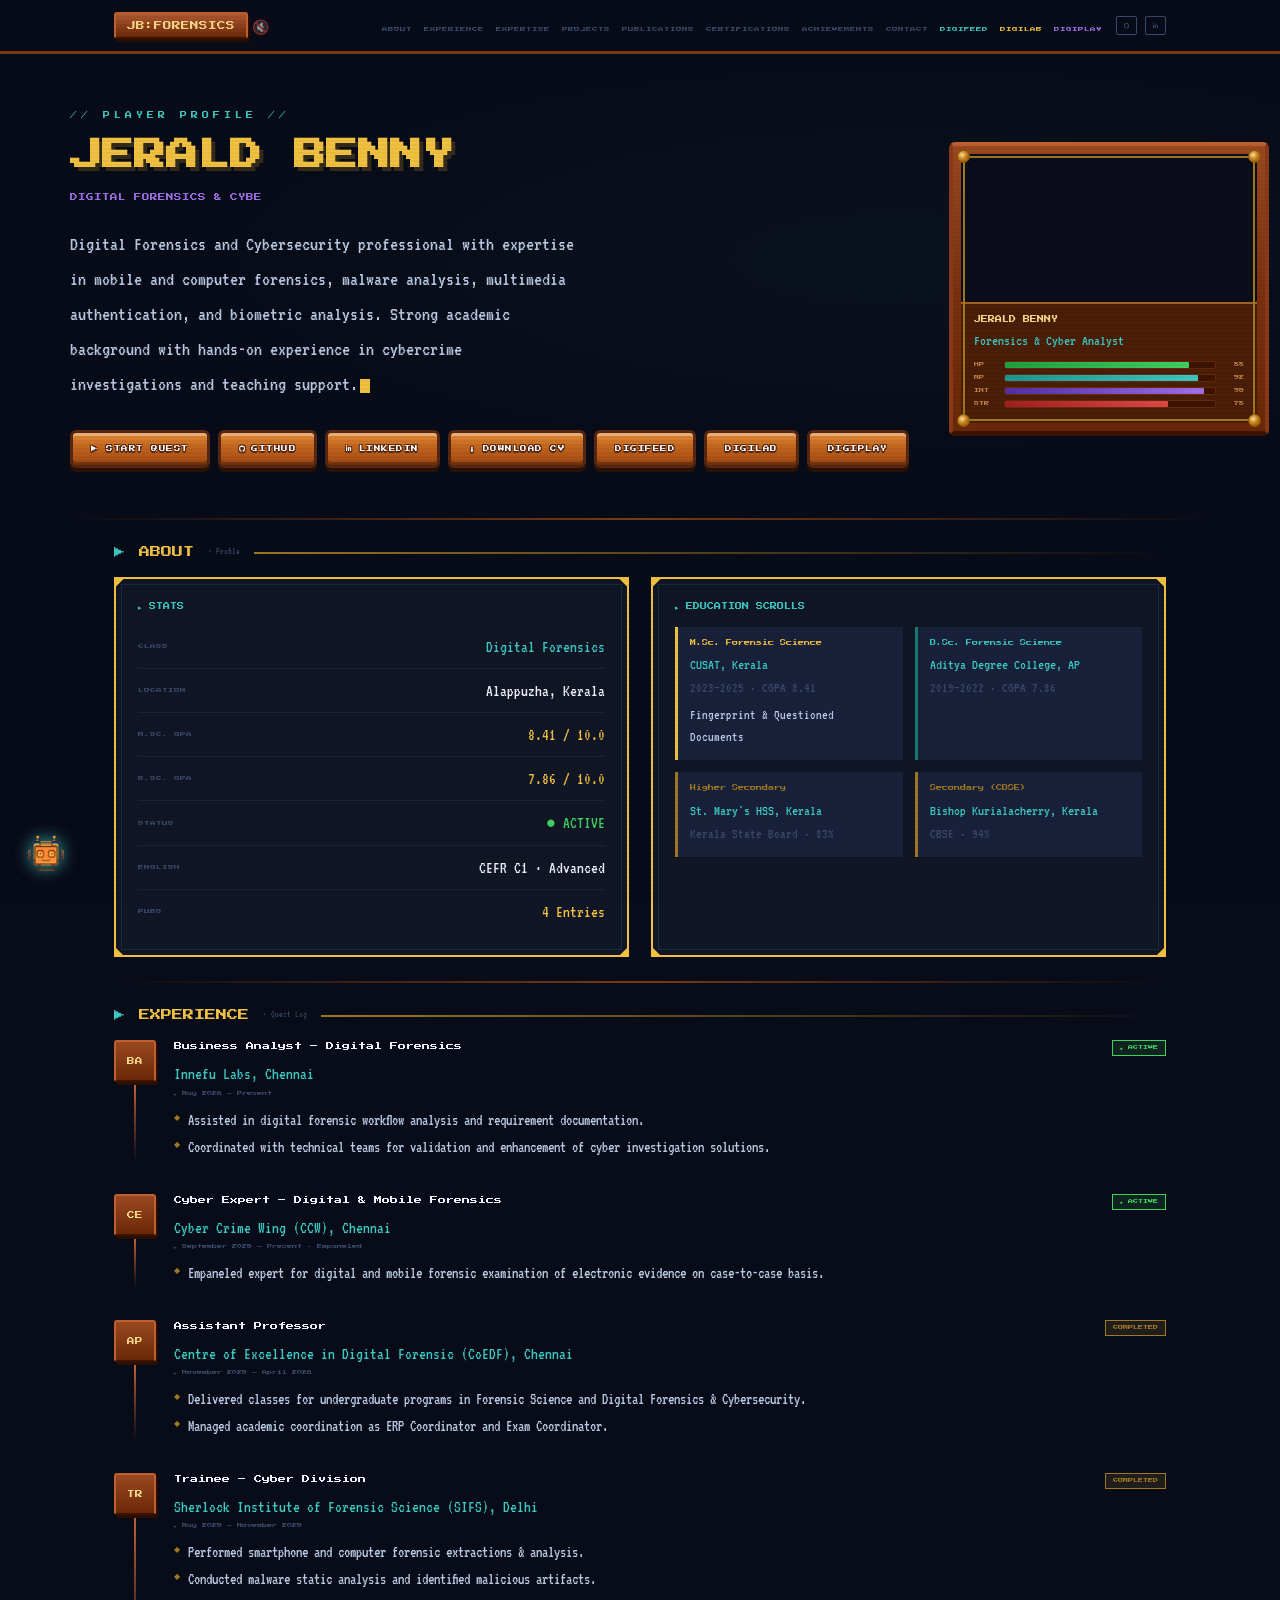
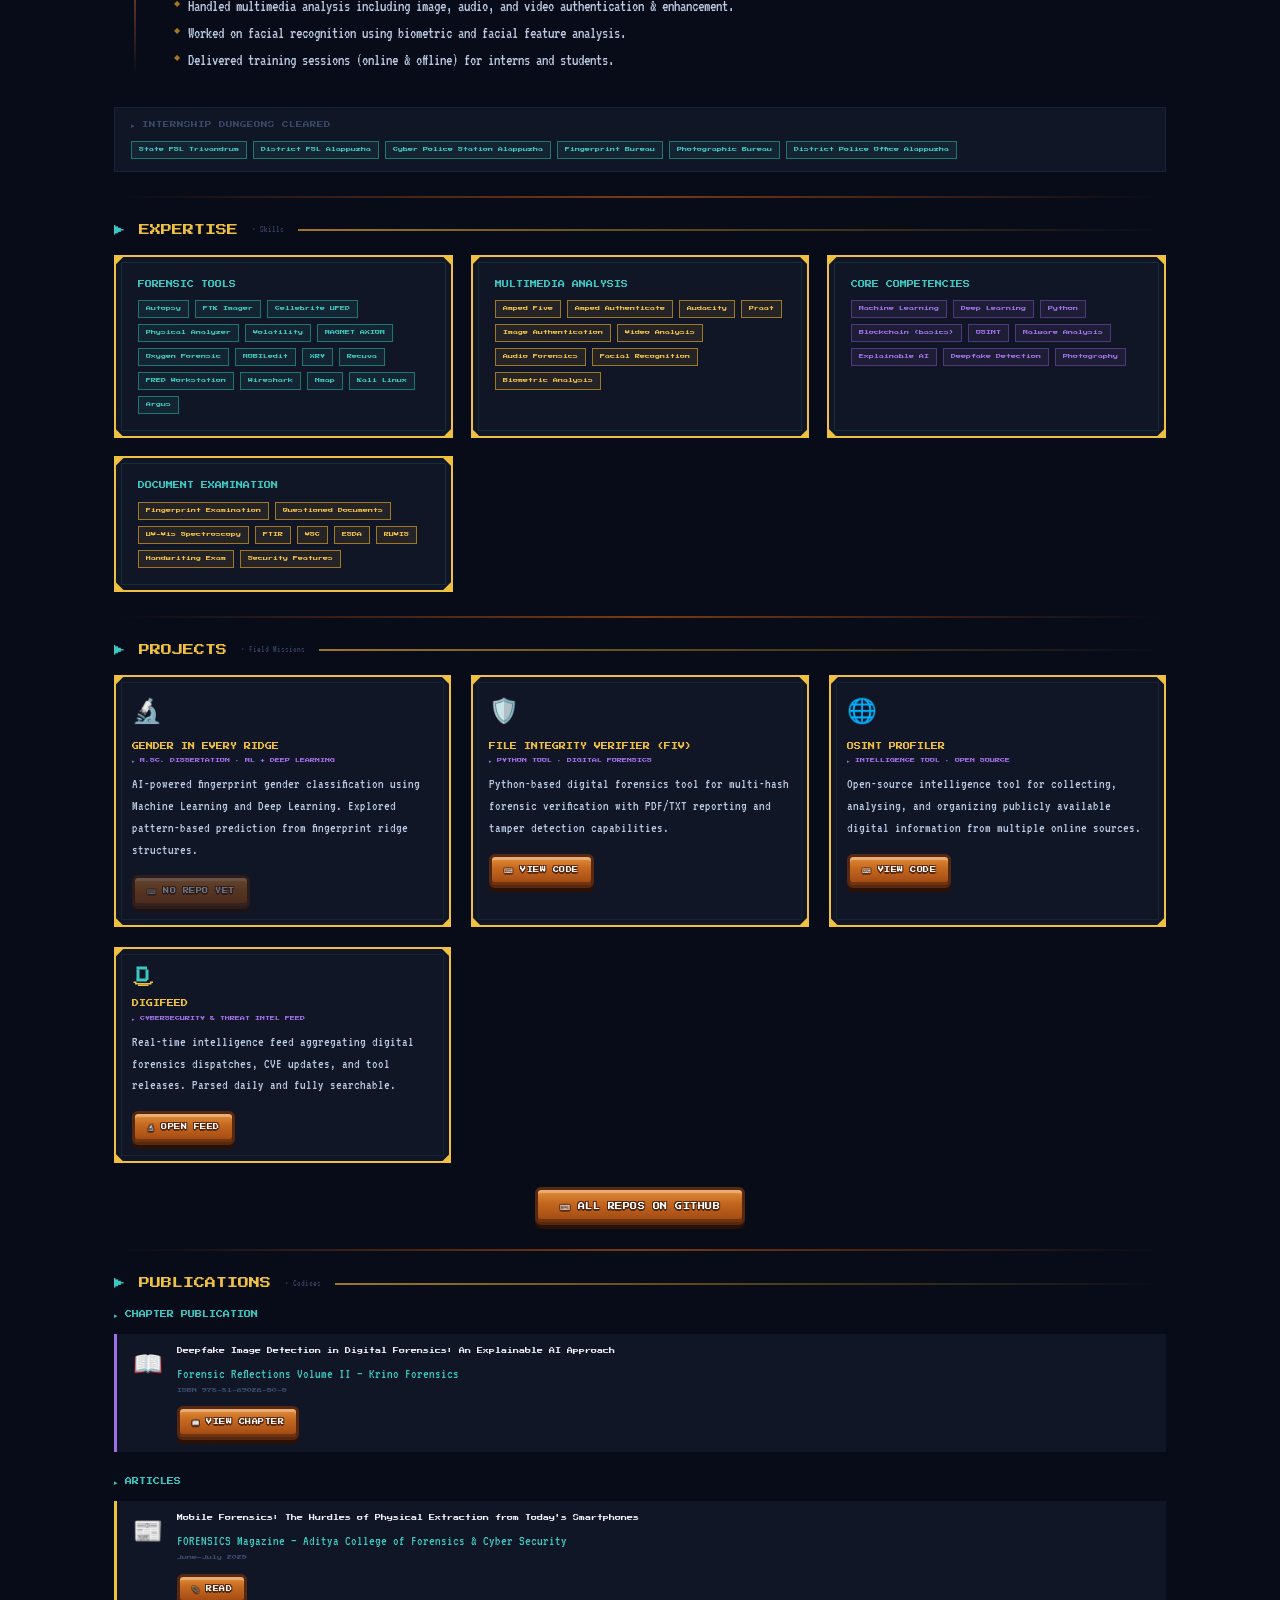
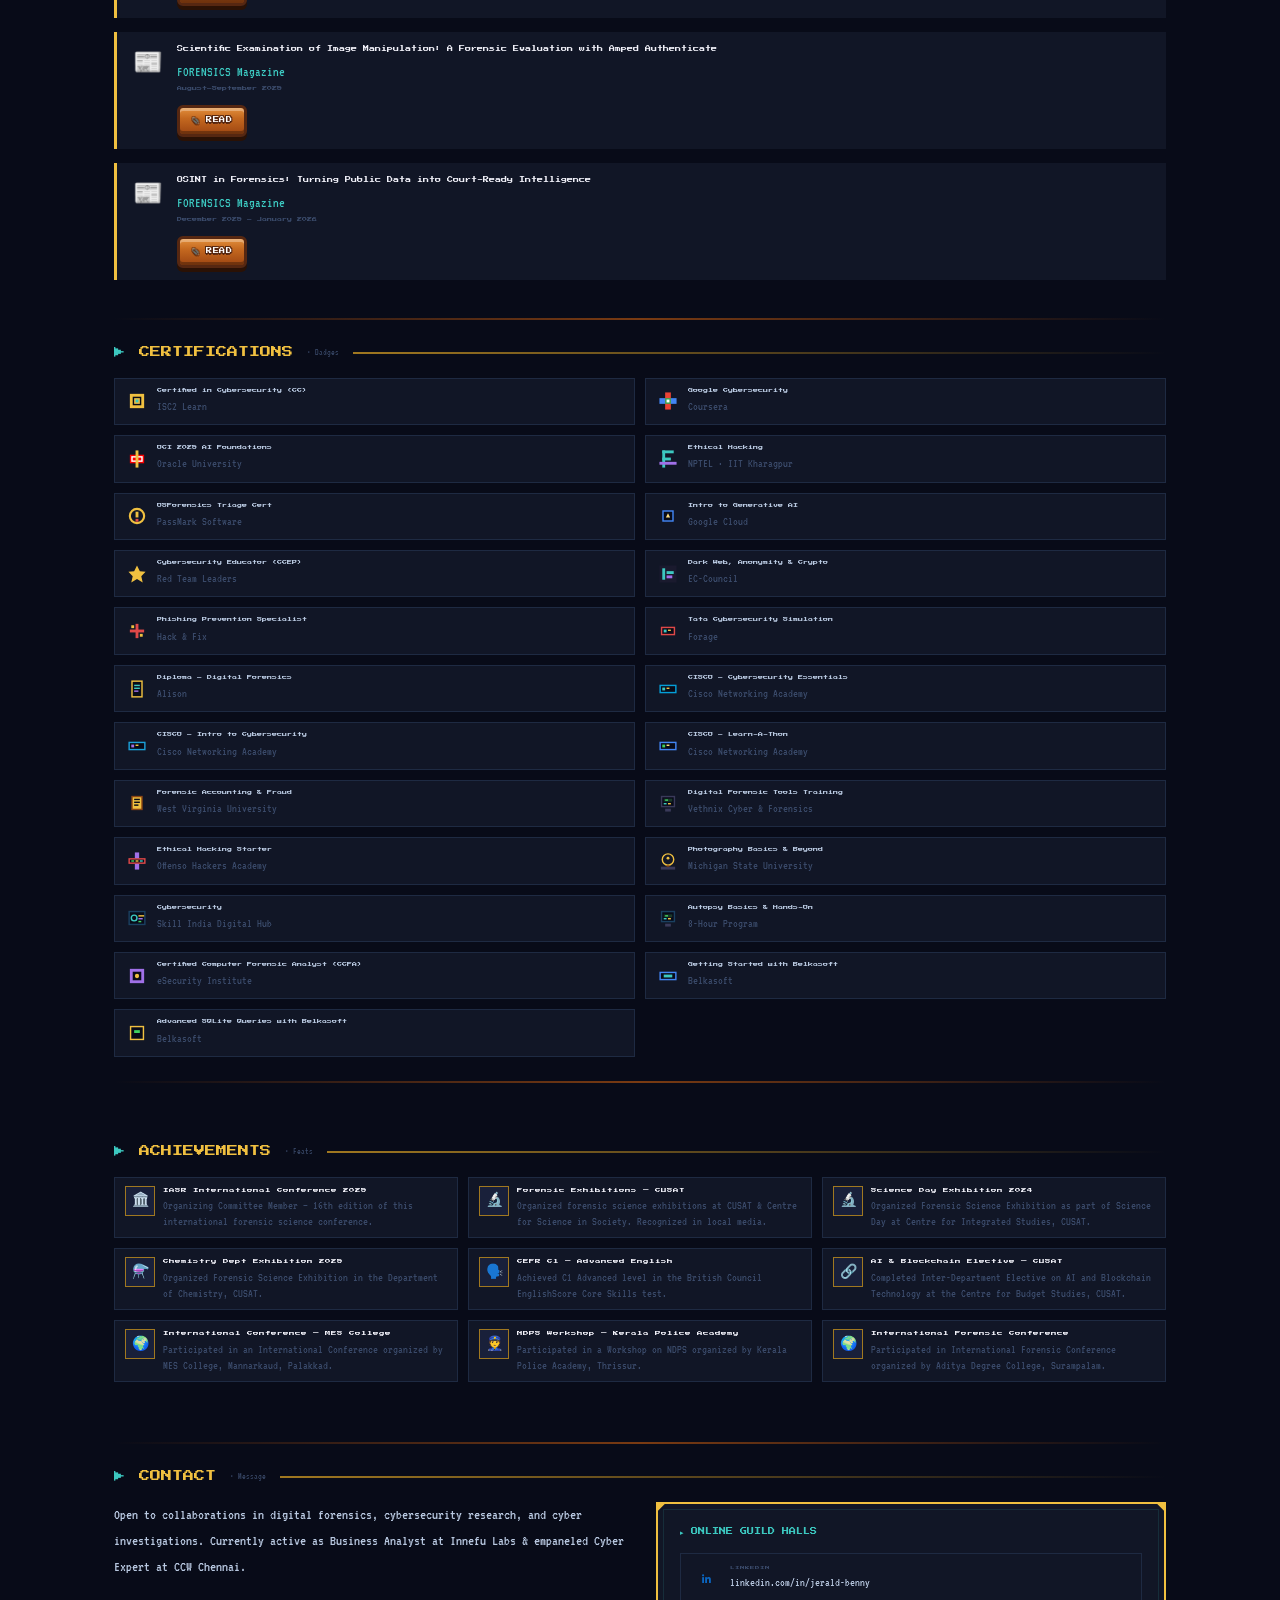
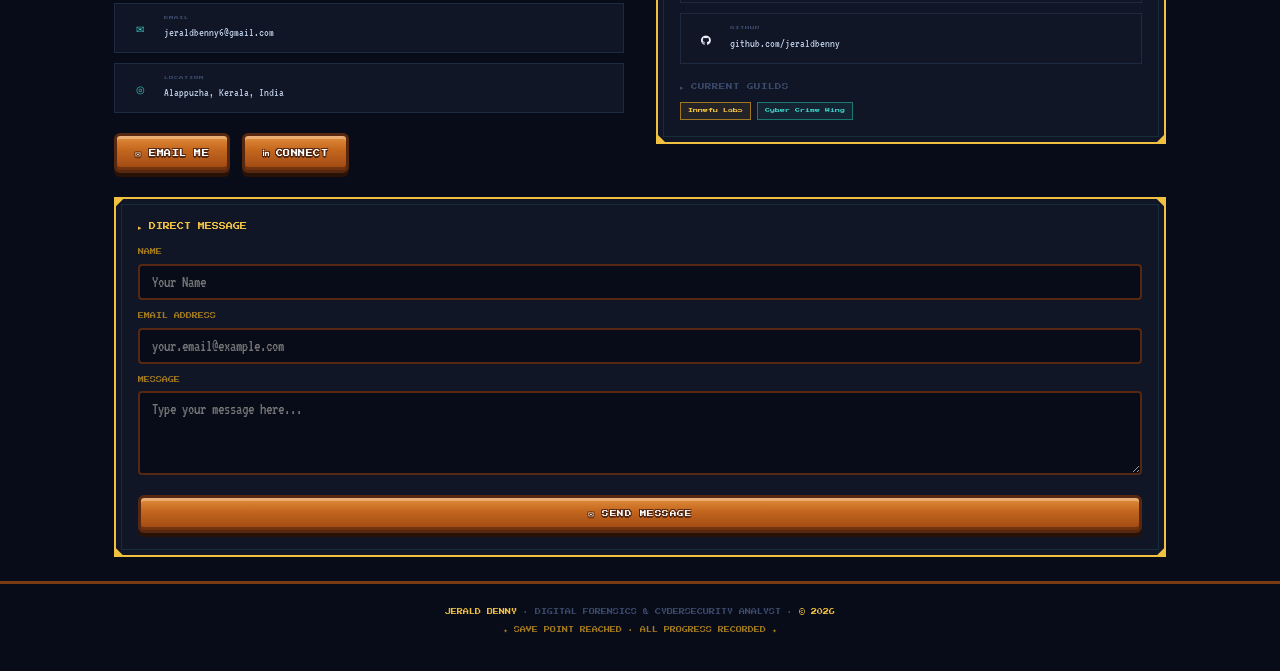
==== index.html @ af4a9c7a "SEO & AI Search indexing: add DigiLab (DigiTool) and DigiPlay to sitemap, OpenGraph, and Schema.org " ====
<!DOCTYPE html>
<html lang="en">
<head>
<meta charset="UTF-8">
<meta name="viewport" content="width=device-width, initial-scale=1.0">

<!-- Google Tag Manager -->
<script>(function(w,d,s,l,i){w[l]=w[l]||[];w[l].push({'gtm.start':
new Date().getTime(),event:'gtm.js'});var f=d.getElementsByTagName(s)[0],
j=d.createElement(s),dl=l!='dataLayer'?'&l='+l:'';j.async=true;j.src=
'https://www.googletagmanager.com/gtm.js?id='+i+dl;f.parentNode.insertBefore(j,f);
})(window,document,'script','dataLayer','GTM-TQ3F5MVQ');</script>
<!-- End Google Tag Manager -->

<meta name="description" content="Portfolio of Jerald Benny, a Digital Forensics & Cybersecurity professional specializing in malware analysis, OSINT, and incident response.">
<link rel="canonical" href="https://jeraldbenny.qd.je/" />

<!-- Open Graph / Facebook -->
<meta property="og:title" content="Jerald Benny | Digital Forensics & Cybersecurity Expert">
<meta property="og:description" content="Portfolio of Jerald Benny. Expertise in digital forensics, OSINT, and cyber investigations.">
<meta property="og:type" content="website">
<meta property="og:url" content="https://jeraldbenny.qd.je/">
<meta property="og:image" content="https://jeraldbenny.qd.je/opengraph.png">

<!-- Twitter -->
<meta name="twitter:card" content="summary_large_image">
<meta name="twitter:title" content="Jerald Benny | Digital Forensics & Cybersecurity Expert">
<meta name="twitter:description" content="Portfolio of Jerald Benny. Expertise in digital forensics, OSINT, and cyber investigations.">
<meta name="twitter:image" content="https://jeraldbenny.qd.je/opengraph.png">

<!-- Schema.org Identity -->
<script type="application/ld+json">
{
  "@context": "https://schema.org/",
  "@type": "Person",
  "name": "Jerald Benny",
  "url": "https://jeraldbenny.qd.je/",
  "image": "https://jeraldbenny.qd.je/opengraph.png",
  "jobTitle": "Digital Forensics & Cybersecurity Analyst",
  "sameAs": [
    "https://github.com/jeraldbenny",
    "https://www.linkedin.com/in/jerald-benny-8b9a6a36a"
  ],
  "knowsAbout": [
    "Digital Forensics",
    "Cybersecurity",
    "OSINT",
    "Malware Analysis",
    "Incident Response"
  ],
  "hasPart": [
    {
      "@type": "WebApplication",
      "name": "DigiFeed",
      "url": "https://jeraldbenny.qd.je/digifeed/",
      "description": "Daily automated digital forensics and cybersecurity threat intelligence feed."
    },
    {
      "@type": "WebApplication",
      "name": "DigiLab (DigiTool)",
      "url": "https://jeraldbenny.qd.je/digilab/",
      "description": "Browser-based digital forensics and OSINT investigation workstation."
    },
    {
      "@type": "WebApplication",
      "name": "DigiPlay",
      "url": "https://jeraldbenny.qd.je/digiplay/",
      "description": "Interactive 3D digital forensics playground and gamified CTF challenge arena."
    }
  ]
}
</script>

<link rel="icon" type="image/png" href="favicon.png">
<title>Jerald Benny | Digital Forensics & Cybersecurity Expert</title>
<link href="https://fonts.googleapis.com/css2?family=Press+Start+2P&family=VT323&display=swap" rel="stylesheet">
<link rel="stylesheet" href="https://cdnjs.cloudflare.com/ajax/libs/font-awesome/6.4.0/css/all.min.css">
<style>

*{margin:0;padding:0;box-sizing:border-box;}
html{scroll-behavior:smooth;}
body{background:#080b18;color:#b8c8e0;font-family:'VT323',monospace;font-size:20px;line-height:1.6;overflow-x:hidden;}
body::after{content:'';position:fixed;inset:0;pointer-events:none;z-index:9999;background:repeating-linear-gradient(0deg,transparent,transparent 2px,rgba(0,0,0,0.03) 2px,rgba(0,0,0,0.03) 4px);}
::-webkit-scrollbar{width:6px;}::-webkit-scrollbar-track{background:#080b18;}::-webkit-scrollbar-thumb{background:#7a3b12;}

/* ── WOOD BUTTONS — unified royal gold theme ── */
.wpx-btn{
  font-family:'Press Start 2P',monospace;
  display:inline-flex;align-items:center;justify-content:center;gap:6px;
  text-decoration:none;cursor:pointer;
  white-space:nowrap;font-size:6.5px;height:38px;padding:0 18px;
  letter-spacing:0.5px;
  border-radius:6px;
  background:linear-gradient(to bottom, #e28e3b 0%, #c4681f 40%, #9e4612 100%);
  border:3px solid #562711;
  color:#fff;
  text-shadow:1px 1px 0 #562711, -1px -1px 0 #562711, 1px -1px 0 #562711, -1px 1px 0 #562711, 0 2px 0 #562711;
  box-shadow:inset 0 3px 0 rgba(255,255,255,0.3), inset 0 -3px 0 rgba(0,0,0,0.3), 0 4px 0 #2a1105;
  transition:all 0.1s ease;
}
.wpx-btn:hover{
  background:linear-gradient(to bottom, #eca04a 0%, #cf7a2d 40%, #ad5219 100%);
  transform:translateY(2px);
  box-shadow:inset 0 3px 0 rgba(255,255,255,0.4), inset 0 -3px 0 rgba(0,0,0,0.3), 0 2px 0 #2a1105;
}
.wpx-btn:active{
  transform:translateY(4px)!important;
  box-shadow:inset 0 2px 0 rgba(255,255,255,0.2), inset 0 -2px 0 rgba(0,0,0,0.4)!important;
  filter:brightness(0.9)!important;
}



/* ── NAV ── */
nav{position:fixed;top:0;left:0;right:0;z-index:500;background:#080b18;border-bottom:3px solid #7a3b12;height:54px;backdrop-filter:blur(8px);}
.nav-container{max-width:1140px;width:100%;margin:0 auto;padding:0 44px;display:flex;align-items:center;height:100%;gap:14px;}
.nav-logo{font-family:'Press Start 2P',monospace;font-size:8.5px;color:#f5d888;padding:5px 11px;white-space:nowrap;background:linear-gradient(180deg,#b05830 0%,#6a2808 100%);border:2px solid #c06030;border-bottom-color:#3a1400;border-radius:3px;box-shadow:2px 3px 0 #2a0e00;}
.nav-logo span{color:#ffe878;}
.nav-links{display:flex;gap:12px;margin-left:auto;list-style:none;}
.nav-links a{font-family:'Press Start 2P',monospace;font-size:5.5px;color:#3a4a6a;text-decoration:none;transition:color 0.15s;padding:2px 0;}
.nav-links a:hover,.nav-links a.active{color:#f0c040;}
.nav-links a.active::before,.nav-links a:hover::before{content:'▶ ';}
.nav-socials{display:flex;gap:6px;}
.nav-s{font-family:'Press Start 2P',monospace;font-size:5.5px;padding:4px 7px;text-decoration:none;color:#3a4a6a;border:1px solid #3a4a6a;transition:all 0.15s;border-radius:2px;}
.nav-s:hover{color:#f0c040;border-color:#f0c040;}


/* ── HAMBURGER ── */
.hamburger{display:none;flex-direction:column;justify-content:center;gap:5px;cursor:pointer;background:none;border:none;padding:6px;margin-left:auto;}
.hamburger span{display:block;width:22px;height:3px;background:#f0c040;transition:all 0.25s;}
.hamburger.open span:nth-child(1){transform:translateY(8px) rotate(45deg);}
.hamburger.open span:nth-child(2){opacity:0;}
.hamburger.open span:nth-child(3){transform:translateY(-8px) rotate(-45deg);}

/* ── MOBILE NAV — max-height slide, z-index above everything ── */
.mob-nav{
  display:block;height:auto;padding:0;
  position:fixed;top:54px;left:0;right:0;
  z-index:9999;
  background:#080b18;
  border-bottom:0;
  max-height:0;
  overflow:hidden;
  transition:max-height 0.35s ease;
  /* NOT display:none — that breaks transition */
}
@media(min-width:961px){ .mob-nav { display: none !important; } }
.mob-nav.open{max-height:1000px; border-bottom:3px solid #7a3b12; overflow-y:auto; padding-bottom: 30px;}
.mob-nav a{display:block;padding:12px 24px;font-family:'Press Start 2P',monospace;font-size:7px;color:#5a6a8a;text-decoration:none;border-bottom:1px solid rgba(255,255,255,0.04);transition:color 0.15s,background 0.15s;}
.mob-nav a:hover{color:#f0c040;background:rgba(240,192,64,0.04);}

/* ── RPG PANEL ── */
.panel{background:#111626;border:2px solid #f0c040;position:relative;padding:22px;}
.panel::before{content:'';position:absolute;inset:5px;border:1px solid rgba(60,200,192,0.13);pointer-events:none;}
.c{position:absolute;width:11px;height:11px;background:#f0c040;}
.c.tl{top:-2px;left:-2px;clip-path:polygon(0 0,100% 0,0 100%);}
.c.tr{top:-2px;right:-2px;clip-path:polygon(0 0,100% 0,100% 100%);}
.c.bl{bottom:-2px;left:-2px;clip-path:polygon(0 0,0 100%,100% 100%);}
.c.br{bottom:-2px;right:-2px;clip-path:polygon(100% 0,100% 100%,0 100%);}

/* ── SECTION ── */
.sec-hd{font-family:'Press Start 2P',monospace;font-size:11px;color:#f0c040;margin-bottom:16px;display:flex;align-items:center;gap:14px;font-weight:normal;}
.sec-hd::before{content:'▶';color:#3cc8c0;}
.sec-hd::after{content:'';flex:1;height:2px;background:linear-gradient(to right,#a07820,transparent);}
.sec-sub{font-size:9px!important;color:#3a4a6a!important;font-family:'VT323',monospace!important;}
.div{height:2px;max-width:1140px;margin:0 auto;background:linear-gradient(to right,transparent,#7a3b12,transparent);}
.wrap{max-width:1140px;margin:0 auto;padding:0 44px;}
section{padding:24px 0;}

/* ── HERO ── */
#hero{display:flex;align-items:center;justify-content:center;padding:110px 44px 50px;background:radial-gradient(ellipse at 70% 50%,rgba(60,200,192,0.04) 0%,transparent 60%);}
.hero-grid{display:grid;grid-template-columns:1fr minmax(320px, 460px);gap:40px;max-width:1140px;width:100%;align-items:center;}
.hero-eyebrow{font-family:'Press Start 2P',monospace;font-size:7px;color:#3cc8c0;letter-spacing:4px;margin-bottom:14px;}
.hero-name{font-family:'Press Start 2P',monospace;font-size:32px;color:#f0c040;white-space:nowrap;line-height:1.3;margin-bottom:14px;text-shadow:4px 4px 0 rgba(160,120,32,0.3);}
.hero-role{font-family:'Press Start 2P',monospace;font-size:7.5px;color:#a070e8;margin-bottom:18px;min-height:18px;}
.hero-desc{font-size:20px;color:#b8c8e0;max-width:510px;margin-bottom:28px;line-height:1.75;}
.blink{display:inline-block;width:10px;height:14px;background:#f0c040;animation:blink 1s step-end infinite;vertical-align:middle;margin-left:2px;}
@keyframes blink{0%,100%{opacity:1;}50%{opacity:0;}}
/* Buttons row — all 5 in one line on desktop */
.hero-btns{display:flex;gap:8px;flex-wrap:nowrap;align-items:center;}


/* ── AVATAR CARD ── */
.avatar-scene{perspective:900px;display:flex;justify-content:center;align-items:center;}
.avatar-card{display:inline-block;max-width:100%;transform-style:preserve-3d;transition:transform 0.5s ease;}
.avatar-card:hover{animation:hover3d 7s ease-in-out infinite;}
@keyframes hover3d{0%,100%{transform:translateY(0) rotateY(-4deg) rotateX(2deg);}33%{transform:translateY(-12px) rotateY(4deg) rotateX(-2deg);}66%{transform:translateY(-6px) rotateY(-2deg) rotateX(3deg);}}
.avatar-front{position:relative;background:linear-gradient(180deg,#9a4820 0%,#7a3210 50%,#6a2808 100%);border-top:4px solid #c06030;border-bottom:5px solid #3a1400;border-left:4px solid #8a3a18;border-right:4px solid #8a3a18;border-radius:6px;padding:8px;transition:box-shadow 0.5s ease;}
.avatar-front:hover{animation:glow 3s ease-in-out infinite;}
@keyframes glow{0%,100%{box-shadow:5px 8px 0 #2a0e00,0 0 14px rgba(240,192,64,0.2);}50%{box-shadow:5px 8px 0 #2a0e00,0 0 28px rgba(240,192,64,0.45);}}
.avatar-front::before{content:'';position:absolute;inset:10px;border:2px solid #a07820;border-radius:2px;pointer-events:none;z-index:3;}
.nail{position:absolute;width:13px;height:13px;z-index:4;background:radial-gradient(circle at 38% 35%,#ffe090 0%,#c88020 45%,#7a4800 100%);border-radius:50%;border:1px solid #8b5e00;}
.nail.tl{top:4px;left:4px;}.nail.tr{top:4px;right:4px;}.nail.bl{bottom:4px;left:4px;}.nail.br{bottom:4px;right:4px;}
.vid-wrap{position:relative;overflow:hidden;width:100%;background:#0a0d1a;border-radius:2px;}
.vid-wrap img{display:block;width:100%;height:auto;object-fit:cover;}
.vid-wrap canvas{display:block;width:100%;image-rendering:pixelated;}
.vid-wrap::after{content:'';position:absolute;inset:0;background:repeating-linear-gradient(0deg,transparent,transparent 3px,rgba(0,0,0,0.07) 3px,rgba(0,0,0,0.07) 4px);pointer-events:none;z-index:2;}
.avatar-info{padding:10px 13px;background:#4a1e08;border-top:2px solid #a06020;border-radius:0 0 2px 2px;}
.av-name{font-family:'Press Start 2P',monospace;font-size:7px;color:#f5d888;margin-bottom:4px;}
.av-sub{font-size:15px;color:#3cc8c0;margin-bottom:8px;}
.stat-row{display:flex;align-items:center;gap:8px;margin-bottom:5px;}
.stat-lbl{font-family:'Press Start 2P',monospace;font-size:5px;color:#c08040;width:22px;}
.stat-bar{flex:1;height:8px;background:#3a1400;border:1px solid #6a2808;border-radius:2px;overflow:hidden;}
.stat-fill{height:100%;width:0;transition:width 1.8s ease;border-radius:1px;}
.sf-hp{background:linear-gradient(to right,#20a040,#40d060);}
.sf-mp{background:linear-gradient(to right,#1a9890,#3cc8c0);}
.sf-int{background:linear-gradient(to right,#5030a0,#a070e8);}
.sf-str{background:linear-gradient(to right,#a02020,#e04848);}
.stat-num{font-family:'Press Start 2P',monospace;font-size:5px;color:#c08040;width:20px;text-align:right;}

/* ── CHARACTER ── */
.char-grid{display:grid;grid-template-columns:1fr 1fr;gap:22px;}
.kv{display:flex;justify-content:space-between;align-items:center;padding:8px 0;border-bottom:1px solid rgba(255,255,255,0.05);font-size:17px;}
.kv:last-child{border-bottom:none;}
.kv-k{font-family:'Press Start 2P',monospace;font-size:5.5px;color:#3a4a6a;}
.kv-v{color:#f0f0f8;}.kv-v.gold{color:#f0c040;}.kv-v.teal{color:#3cc8c0;}.kv-v.green{color:#40d060;}
.edu-grid{display:grid;grid-template-columns:repeat(auto-fill,minmax(190px,1fr));gap:12px;margin-top:4px;}
.edu-card{padding:12px;background:#19203a;border-left:3px solid #f0c040;}
.edu-t{font-family:'Press Start 2P',monospace;font-size:6px;color:#f0c040;margin-bottom:5px;line-height:1.6;}
.edu-s{font-size:15px;color:#3cc8c0;}.edu-d{font-size:14px;color:#3a4a6a;}

/* ── QUEST LOG ── */
.quest{display:flex;gap:0;margin-bottom:32px;}
.q-side{display:flex;flex-direction:column;align-items:center;margin-right:18px;}
.q-ico{width:42px;height:42px;flex-shrink:0;display:flex;align-items:center;justify-content:center;font-family:'Press Start 2P',monospace;font-size:7.5px;color:#f5d888;background:linear-gradient(180deg,#9a4820 0%,#6a2808 100%);border:2px solid #c06030;border-bottom-color:#3a1400;border-radius:3px;box-shadow:2px 3px 0 #2a0e00;}
.q-line{width:2px;flex:1;min-height:20px;margin-top:3px;background:linear-gradient(to bottom,#c06030,transparent);}
.q-body{flex:1;}
.q-head{display:flex;justify-content:space-between;align-items:flex-start;margin-bottom:4px;flex-wrap:wrap;gap:6px;}
.q-title{font-family:'Press Start 2P',monospace;font-size:8px;color:#f0f0f8;line-height:1.7;}
.badge{font-family:'Press Start 2P',monospace;font-size:5px;padding:3px 7px;}
.b-live{background:rgba(64,208,96,0.12);color:#40d060;border:1px solid #40d060;}
.b-done{background:rgba(240,192,64,0.1);color:#a07820;border:1px solid #a07820;}
.q-org{font-size:17px;color:#3cc8c0;margin-bottom:2px;}
.q-date{font-family:'Press Start 2P',monospace;font-size:5px;color:#3a4a6a;margin-bottom:10px;}
.q-ul{list-style:none;}
.q-ul li{font-size:16px;color:#b8c8e0;padding-left:14px;position:relative;margin-bottom:3px;line-height:1.5;}
.q-ul li::before{content:'◆';position:absolute;left:0;color:#a07820;font-size:8px;top:4px;}
.intern-box{padding:12px 16px;background:#111626;border:1px solid #19203a;margin-top:4px;}

/* ── SKILLS ── */
.skill-grid{display:grid;grid-template-columns:repeat(auto-fill,minmax(250px,1fr));gap:18px;}
.skill-cat{font-family:'Press Start 2P',monospace;font-size:7px;color:#3cc8c0;margin-bottom:10px;}
.tags{display:flex;flex-wrap:wrap;gap:6px;}
.tag{font-family:'Press Start 2P',monospace;font-size:5px;padding:4px 7px;transition:all 0.12s;cursor:default;}
.tag-t{background:rgba(60,200,192,0.08);border:1px solid #1a7870;color:#3cc8c0;}
.tag-t:hover{background:rgba(60,200,192,0.18);border-color:#3cc8c0;transform:translate(-1px,-1px);}
.tag-g{background:rgba(240,192,64,0.08);border:1px solid #a07820;color:#f0c040;}
.tag-g:hover{background:rgba(240,192,64,0.16);border-color:#f0c040;transform:translate(-1px,-1px);}
.tag-p{background:rgba(160,112,232,0.08);border:1px solid #503880;color:#a070e8;}
.tag-p:hover{background:rgba(160,112,232,0.16);border-color:#a070e8;transform:translate(-1px,-1px);}

/* ── PROJECTS ── */
.proj-grid{display:grid;grid-template-columns:repeat(auto-fill,minmax(290px,1fr));gap:20px;}
.proj-card{padding:16px;border:2px solid #f0c040;background:#111626;position:relative;transition:all 0.18s;}
.proj-card::before{content:'';position:absolute;inset:5px;border:1px solid rgba(60,200,192,0.08);pointer-events:none;}
.proj-card:hover{transform:translate(-3px,-3px);box-shadow:5px 5px 0 #a07820;}
.proj-ico{font-size:24px;margin-bottom:9px;}
.proj-name{font-family:'Press Start 2P',monospace;font-size:7px;color:#f0c040;margin-bottom:5px;line-height:1.7;}
.proj-type{font-family:'Press Start 2P',monospace;font-size:5px;color:#a070e8;margin-bottom:9px;}
.proj-desc{font-size:14px;margin-bottom:10px;color:#b8c8e0;line-height:1.55;margin-bottom:14px;}
.proj-btns{display:flex;gap:7px;}

/* ── PUBLICATIONS ── */
.pub{display:flex;gap:14px;margin-bottom:14px;padding:12px 16px;background:#111626;border-left:3px solid #f0c040;transition:transform 0.18s;}
.pub:hover{transform:translateX(4px);}
.pub-ico{font-size:24px;color:#f0c040;flex-shrink:0;}
.pub-title{font-family:'Press Start 2P',monospace;font-size:6px;color:#f0f0f8;margin-bottom:6px;line-height:1.8;}
.pub-venue{font-size:14px;color:#3cc8c0;margin-bottom:2px;}
.pub-date{font-family:'Press Start 2P',monospace;font-size:5px;color:#3a4a6a;margin-bottom:8px;}

/* ── CERTS — 2 COLUMNS ALWAYS ── */
.cert-grid{
  display:grid;
  grid-template-columns:repeat(2,1fr);
  gap:10px;
}
.cert{background:#111626;border:1px solid #1e2a42;padding:8px 10px;display:flex;align-items:center;gap:8px;transition:all 0.15s;cursor:default;}
.cert:hover{border-color:#f0c040;transform:translate(-2px,-2px);box-shadow:3px 3px 0 rgba(240,192,64,0.14);}
.cert-ico{width:24px;height:24px;flex-shrink:0;display:flex;align-items:center;justify-content:center;}
.cert-ico svg{width:20px;height:20px;}
.cert-text{min-width:0;}
.cert-nm{font-family:'Press Start 2P',monospace;font-size:5px;color:#b8c8e0;line-height:1.65;margin-bottom:2px;}
.cert-by{font-size:12px;color:#3a4a6a;}

/* ── ACHIEVEMENTS — compact 3-col ── */
.ach-grid{display:grid;grid-template-columns:repeat(3,1fr);gap:10px;}
.ach-card{display:flex;gap:8px;align-items:flex-start;padding:8px 10px;background:#111626;border:1px solid #1e2a42;transition:all 0.15s;}
.ach-card:hover{border-color:#f0c040;transform:translate(-2px,-2px);box-shadow:3px 3px 0 #a07820;}
.ach-ico{width:30px;height:30px;flex-shrink:0;display:flex;align-items:center;justify-content:center;font-size:14px;background:#19203a;border:1px solid #a07820;}
.ach-title{font-family:'Press Start 2P',monospace;font-size:5.5px;color:#f0f0f8;line-height:1.55;margin-bottom:3px;}
.ach-desc{font-size:12px;color:#3a4a6a;line-height:1.35;}

/* ── CONTACT ── */
.contact-grid{display:grid;grid-template-columns:1fr 1fr;gap:32px;}
.cl{display:flex;align-items:center;gap:13px;padding:10px 14px;background:#111626;border:1px solid #1e2a42;margin-bottom:10px;text-decoration:none;transition:all 0.15s;}
.cl:hover{border-color:#3cc8c0;transform:translateX(4px);}
.cl-ico{font-family:'Press Start 2P',monospace;font-size:10px;color:#3cc8c0;width:22px;text-align:center;flex-shrink:0;}
.cl-lbl{font-family:'Press Start 2P',monospace;font-size:4.5px;color:#3a4a6a;margin-bottom:2px;}
.cl-val{font-size:12px;color:#b8c8e0;}

/* ── FOOTER ── */
footer{border-top:3px solid #7a3b12;padding:24px 44px;text-align:center;font-family:'Press Start 2P',monospace;font-size:6px;color:#3a4a6a;}
footer em{color:#f0c040;font-style:normal;}

/* ── BACK TO TOP ── */
#btt{position:fixed;bottom:22px;right:22px;z-index:400;width:42px;height:42px;font-family:'Press Start 2P',monospace;font-size:11px;color:#f5d888;background:linear-gradient(180deg,#9a4820 0%,#6a2808 100%);border-top:3px solid #c06030;border-bottom:4px solid #3a1400;border-left:3px solid #8a3a18;border-right:3px solid #8a3a18;border-radius:4px;box-shadow:2px 3px 0 #2a0e00;cursor:pointer;display:flex;align-items:center;justify-content:center;opacity:0;transform:translateY(8px);transition:opacity 0.3s,transform 0.3s;}
#btt.show{opacity:1;transform:translateY(0);}
#btt:hover{filter:brightness(1.2);}

/* ── REVEAL ── */
.reveal{opacity:0;transform:translateY(18px);transition:opacity 0.5s ease,transform 0.5s ease;}
.reveal.in{opacity:1;transform:translateY(0);}

/* ════════════ RESPONSIVE ════════════ */
@media (max-width: 1220px) and (min-width: 961px) {
  .nav-container { padding: 0 16px; gap: 8px; }
  .nav-logo { font-size: 7.5px; padding: 4px 8px; }
  .nav-links { gap: 8px; }
  .nav-links a { font-size: 4.8px; }
  .nav-s { font-size: 4.8px; padding: 3px 5px; }
  #hero { padding: 80px 24px 30px !important; }
  .hero-grid { gap: 24px !important; grid-template-columns: 1fr minmax(280px, 350px) !important; }
  .hero-btns { flex-wrap: wrap !important; gap: 8px !important; }
  .avatar-card { max-width: 280px !important; }
  .hero-desc { font-size: 16px !important; margin-bottom: 20px !important; }
  .hero-name { font-size: 26px !important; }
}

@media (max-height: 720px) and (min-width: 961px) {
  #hero { padding: 80px 24px 30px !important; }
  .hero-grid { gap: 24px !important; }
  .avatar-card { max-width: 280px !important; }
  .hero-desc { font-size: 16px !important; margin-bottom: 20px !important; }
}

@media(max-width:960px){
  .nav-container{padding:0 14px;}
  .nav-links,.nav-socials{display:none!important;}
  .hamburger{display:flex;}
  /* mob-nav uses max-height transition — NO display override here */
  #hero{padding:60px 16px 20px;}
  .hero-grid{grid-template-columns:1fr;gap:28px;}
  .hero-name{font-size:19px;white-space:normal;word-break:break-word;}
  .hero-eyebrow{font-size:5.5px;letter-spacing:2px;}
  .hero-desc{font-size:17px;}
  /* Buttons: allow wrap into 2 rows, keep readable */
  .hero-btns{flex-wrap:wrap;gap:7px;}
  .avatar-card{max-width:300px;margin:0 auto;}
  .char-grid{grid-template-columns:1fr;}
  .contact-grid{grid-template-columns:1fr;}
  .ach-grid{grid-template-columns:repeat(2,1fr);}
  .wrap{padding:0 16px;}
  section{padding:48px 0;}
}
@media(max-width:560px){
  .hero-name{font-size:16px;}
  .sec-hd{font-size:9px;}
  /* cert-grid: ALWAYS 2 columns even on smallest phones */
  .cert-grid{grid-template-columns:repeat(2,1fr)!important;}
  .ach-grid{grid-template-columns:repeat(2,1fr);}
  .proj-grid{grid-template-columns:1fr;}
  .skill-grid{grid-template-columns:1fr;}
  .hero-btns{gap:6px;}
}


/* ── CONTACT FORM ── */
.rpg-form { display: flex; flex-direction: column; gap: 12px; }
.form-group { display: flex; flex-direction: column; gap: 6px; }
.form-label { font-family: 'Press Start 2P', monospace; font-size: 6px; color: #a07820; }
.form-input {
  background: #080b18;
  border: 2px solid #562711;
  border-radius: 4px;
  color: #b8c8e0;
  font-family: 'VT323', monospace;
  font-size: 16px;
  padding: 8px 12px;
  transition: border-color 0.2s, box-shadow 0.2s;
}
.form-input:focus {
  outline: none;
  border-color: #d4af37;
  box-shadow: 0 0 8px rgba(212, 175, 55, 0.3);
}




/* ── BOSS MODE ── */
body.boss-mode { background: #1a0505 !important; color: #e0b8b8 !important; }
body.boss-mode .panel { border-color: #8a2be2; background: #260b0b; }
body.boss-mode .wpx-btn { filter: hue-rotate(300deg) saturate(200%); }
body.boss-mode .nav-logo span { color: #ff3333; }
body.boss-mode nav { border-bottom-color: #ff3333; }
body.boss-mode .sec-hd { color: #ff3333; }
body.boss-mode .cl-ico { color: #8a2be2; }
body.boss-mode::after { background: repeating-linear-gradient(0deg,transparent,transparent 2px,rgba(255,0,0,0.05) 2px,rgba(255,0,0,0.05) 4px); }

@keyframes glitch {
  0% { transform: translate(0) }
  20% { transform: translate(-4px, 4px) }
  40% { transform: translate(-4px, -4px) }
  60% { transform: translate(4px, 4px) }
  80% { transform: translate(4px, -4px) }
  100% { transform: translate(0) }
}
.boss-mode .wrap { animation: glitch 0.3s ease-in-out; }

#boss-alert {
  position: fixed; top: 50%; left: 50%; transform: translate(-50%, -50%);
  background: rgba(26,5,5,0.9); border: 4px solid #ff3333;
  color: #ff3333; font-family: 'Press Start 2P', monospace; font-size: 24px;
  padding: 40px; text-align: center; z-index: 10000;
  display: none; box-shadow: 0 0 40px #ff3333;
}
.boss-mode #boss-alert { animation: flash 1s infinite alternate; }
@keyframes flash { from { opacity: 1; } to { opacity: 0.2; } }
</style>


</head>
<body>
<!-- Google Tag Manager (noscript) -->
<noscript><iframe src="https://www.googletagmanager.com/ns.html?id=GTM-TQ3F5MVQ"
height="0" width="0" style="display:none;visibility:hidden"></iframe></noscript>
<!-- End Google Tag Manager (noscript) -->

<!-- NAV -->
<nav>
  <div class="nav-container">
    <div style="display:flex;align-items:center;gap:4px;flex-shrink:0;">
      <div class="nav-logo">JB<span>:</span>FORENSICS</div>
      <button id="audio-toggle" aria-label="Toggle Ambient Audio" style="background:transparent;border:none;font-size:14px;cursor:pointer;opacity:0.6;transition:opacity 0.2s;margin-top:2px;" title="Toggle Ambient Audio">🔇</button>
    </div>
    <ul class="nav-links">
      <li><a href="#about">ABOUT</a></li>
      <li><a href="#quests">EXPERIENCE</a></li>
      <li><a href="#skills">EXPERTISE</a></li>
      <li><a href="#projects">PROJECTS</a></li>
      <li><a href="#pubs">PUBLICATIONS</a></li>
      <li><a href="#certs">CERTIFICATIONS</a></li>
      <li><a href="#achievements">ACHIEVEMENTS</a></li>
      <li><a href="#contact">CONTACT</a></li>
      <li><a href="digifeed/" style="color:#3cc8c0;" aria-label="DigiFeed">DIGIFEED</a></li>
      <li><a href="digilab/" style="color:#f0c040;" aria-label="DigiLab">DIGILAB</a></li>
      <li><a href="digiplay/" style="color:#a070e8;" aria-label="DigiPlay">DIGIPLAY</a></li>
    </ul>
    <div class="nav-socials" style="display:flex;align-items:center;gap:8px;">
      <a href="https://github.com/jeraldbenny" target="_blank" rel="noopener" class="nav-s" aria-label="GitHub Profile"><i class="fab fa-github"></i></a>
      <a href="https://www.linkedin.com/in/jerald-benny-8b9a6a36a" target="_blank" rel="noopener" class="nav-s" aria-label="LinkedIn Profile"><i class="fab fa-linkedin-in"></i></a>
    </div>
    <button class="hamburger" id="ham" aria-label="Menu">
      <span></span><span></span><span></span>
    </button>
  </div>
</nav>

<nav class="mob-nav" id="mobNav">
  <a href="#about" onclick="closeMob()">▶ ABOUT</a>
  <a href="#quests" onclick="closeMob()">▶ EXPERIENCE</a>
  <a href="#skills" onclick="closeMob()">▶ EXPERTISE</a>
  <a href="#projects" onclick="closeMob()">▶ PROJECTS</a>
  <a href="#pubs" onclick="closeMob()">▶ PUBLICATIONS</a>
  <a href="#certs" onclick="closeMob()">▶ CERTIFICATIONS</a>
  <a href="#achievements" onclick="closeMob()">▶ ACHIEVEMENTS</a>
  <a href="#contact" onclick="closeMob()">▶ CONTACT</a>
  <a href="digifeed/" onclick="closeMob()" style="color:#3cc8c0;">▶ DIGIFEED</a>
  <a href="digilab/" onclick="closeMob()" style="color:#f0c040;">▶ DIGILAB</a>
  <a href="digiplay/" onclick="closeMob()" style="color:#a070e8;">▶ DIGIPLAY</a>
  <a href="https://github.com/jeraldbenny" target="_blank" rel="noopener" onclick="closeMob()" aria-label="GitHub Profile"><i class="fab fa-github" style="font-size:inherit;"></i> GITHUB</a>
  <a href="https://www.linkedin.com/in/jerald-benny-8b9a6a36a" target="_blank" rel="noopener" onclick="closeMob()" aria-label="LinkedIn Profile"><i class="fab fa-linkedin-in" style="font-size:inherit;"></i> LINKEDIN</a>
</nav>

<!-- HERO -->
<section id="hero">
  <div class="hero-grid">
    <div>
      <p class="hero-eyebrow">// PLAYER PROFILE //</p>
      <h1 class="hero-name">JERALD BENNY</h1>
      <p class="hero-role"><span id="typewriter"></span></p>
      <p class="hero-desc">Digital Forensics and Cybersecurity professional with expertise in mobile and computer forensics, malware analysis, multimedia authentication, and biometric analysis. Strong academic background with hands-on experience in cybercrime investigations and teaching support.<span class="blink"></span></p>
      <div class="hero-btns">
        <a href="#contact" class="wpx-btn wpx-gold">&#9654; START QUEST</a>
        <a href="https://github.com/jeraldbenny" target="_blank" rel="noopener" class="wpx-btn wpx-ghost"><i class="fab fa-github" style="font-size:inherit;"></i> GITHUB</a>
        <a href="https://www.linkedin.com/in/jerald-benny-8b9a6a36a" target="_blank" rel="noopener" class="wpx-btn wpx-gem"><i class="fab fa-linkedin-in" style="font-size:inherit;"></i> LINKEDIN</a>
        <a href="Jerald_Benny_Resume.pdf" download class="wpx-btn wpx-cv" aria-label="Download Curriculum Vitae">&#11015; DOWNLOAD CV</a>
        <a href="digifeed/" class="wpx-btn wpx-gold" aria-label="DigiFeed">DIGIFEED</a>
        <a href="digilab/" class="wpx-btn wpx-gold" aria-label="DigiLab">DIGILAB</a>
        <a href="digiplay/" class="wpx-btn wpx-wood" aria-label="DigiPlay">DIGIPLAY</a>
      </div>
    </div>

    <!-- 3D VIDEO AVATAR -->
    <div class="avatar-scene">
      <div class="avatar-card" id="avatarCard">
        <div class="avatar-front">
          <div class="nail tl"></div><div class="nail tr"></div>
          <div class="nail bl"></div><div class="nail br"></div>
          <div class="vid-wrap" id="vidWrap">
            
<video id="heroVid" autoplay loop muted playsinline aria-label="Jerald Benny Avatar Video" style="display:block;width:100%;height:auto;object-fit:cover;image-rendering:pixelated;">
  <source src="avatar.mp4" type="video/mp4">
  <img src="avatar.gif" alt="Jerald Benny Avatar" loading="lazy" style="display:block;width:100%;height:auto;object-fit:cover;image-rendering:pixelated;" />
</video>

            <canvas id="avatarCanvas" style="display:none;width:100%;image-rendering:pixelated;"></canvas>
          </div>
          <div class="avatar-info">
            <p class="av-name">JERALD BENNY</p>
            <p class="av-sub">Forensics &amp; Cyber Analyst</p>
            <div class="stat-row"><span class="stat-lbl">HP</span><div class="stat-bar"><div class="stat-fill sf-hp" data-w="88"></div></div><span class="stat-num">88</span></div>
            <div class="stat-row"><span class="stat-lbl">MP</span><div class="stat-bar"><div class="stat-fill sf-mp" data-w="92"></div></div><span class="stat-num">92</span></div>
            <div class="stat-row"><span class="stat-lbl">INT</span><div class="stat-bar"><div class="stat-fill sf-int" data-w="95"></div></div><span class="stat-num">95</span></div>
            <div class="stat-row"><span class="stat-lbl">STR</span><div class="stat-bar"><div class="stat-fill sf-str" data-w="78"></div></div><span class="stat-num">78</span></div>
          </div>
        </div>
      </div>
    </div>

  </div>
</section>





<div class="div"></div>
<div class="wrap">

<!-- CHARACTER PROFILE -->
<section id="about">
  <h2 class="sec-hd">ABOUT <span class="sec-sub">· Profile</span></h2>
  <div class="char-grid reveal">
    <div class="panel">
      <div class="c tl"></div><div class="c tr"></div><div class="c bl"></div><div class="c br"></div>
      <p style="font-family:'Press Start 2P',monospace;font-size:7px;color:#3cc8c0;margin-bottom:12px;">▸ STATS</p>
      <div class="kv"><span class="kv-k">CLASS</span><span class="kv-v teal">Digital Forensics</span></div>
      <div class="kv"><span class="kv-k">LOCATION</span><span class="kv-v">Alappuzha, Kerala</span></div>
      <div class="kv"><span class="kv-k">M.SC. GPA</span><span class="kv-v gold">8.41 / 10.0</span></div>
      <div class="kv"><span class="kv-k">B.SC. GPA</span><span class="kv-v gold">7.86 / 10.0</span></div>
      <div class="kv"><span class="kv-k">STATUS</span><span class="kv-v green">● ACTIVE</span></div>
      <div class="kv"><span class="kv-k">ENGLISH</span><span class="kv-v">CEFR C1 · Advanced</span></div>
      <div class="kv"><span class="kv-k">PUBS</span><span class="kv-v gold">4 Entries</span></div>
    </div>
    <div class="panel">
      <div class="c tl"></div><div class="c tr"></div><div class="c bl"></div><div class="c br"></div>
      <p style="font-family:'Press Start 2P',monospace;font-size:7px;color:#3cc8c0;margin-bottom:14px;">▸ EDUCATION SCROLLS</p>
      <div class="edu-grid">
        <div class="edu-card"><p class="edu-t">M.Sc. Forensic Science</p><p class="edu-s">CUSAT, Kerala</p><p class="edu-d">2023–2025 · CGPA 8.41</p><p class="edu-d" style="color:#b8c8e0;font-size:14px;margin-top:4px;">Fingerprint &amp; Questioned Documents</p></div>
        <div class="edu-card" style="border-left-color:#1a7870;"><p class="edu-t" style="color:#3cc8c0;">B.Sc. Forensic Science</p><p class="edu-s">Aditya Degree College, AP</p><p class="edu-d">2019–2022 · CGPA 7.86</p></div>
        <div class="edu-card" style="border-left-color:#a07820;"><p class="edu-t" style="color:#a07820;">Higher Secondary</p><p class="edu-s">St. Mary's HSS, Kerala</p><p class="edu-d">Kerala State Board · 83%</p></div>
        <div class="edu-card" style="border-left-color:#a07820;"><p class="edu-t" style="color:#a07820;">Secondary (CBSE)</p><p class="edu-s">Bishop Kurialacherry, Kerala</p><p class="edu-d">CBSE · 94%</p></div>
      </div>
    </div>
  </div>
</section>

<div class="div"></div>

<!-- QUEST LOG -->
<section id="quests">
  <h2 class="sec-hd">EXPERIENCE <span class="sec-sub">· Quest Log</span></h2>
  <div class="quest reveal"><div class="q-side"><div class="q-ico">BA</div><div class="q-line"></div></div><div class="q-body"><div class="q-head"><p class="q-title">Business Analyst – Digital Forensics</p><span class="badge b-live">● ACTIVE</span></div><p class="q-org">Innefu Labs, Chennai</p><p class="q-date">▸ May 2026 – Present</p><ul class="q-ul"><li>Assisted in digital forensic workflow analysis and requirement documentation.</li><li>Coordinated with technical teams for validation and enhancement of cyber investigation solutions.</li></ul></div></div>
  <div class="quest reveal"><div class="q-side"><div class="q-ico">CE</div><div class="q-line"></div></div><div class="q-body"><div class="q-head"><p class="q-title">Cyber Expert – Digital &amp; Mobile Forensics</p><span class="badge b-live">● ACTIVE</span></div><p class="q-org">Cyber Crime Wing (CCW), Chennai</p><p class="q-date">▸ September 2025 – Present · Empaneled</p><ul class="q-ul"><li>Empaneled expert for digital and mobile forensic examination of electronic evidence on case-to-case basis.</li></ul></div></div>
  <div class="quest reveal"><div class="q-side"><div class="q-ico">AP</div><div class="q-line"></div></div><div class="q-body"><div class="q-head"><p class="q-title">Assistant Professor</p><span class="badge b-done">COMPLETED</span></div><p class="q-org">Centre of Excellence in Digital Forensic (CoEDF), Chennai</p><p class="q-date">▸ November 2025 – April 2026</p><ul class="q-ul"><li>Delivered classes for undergraduate programs in Forensic Science and Digital Forensics &amp; Cybersecurity.</li><li>Managed academic coordination as ERP Coordinator and Exam Coordinator.</li></ul></div></div>
  <div class="quest reveal"><div class="q-side"><div class="q-ico">TR</div><div class="q-line"></div></div><div class="q-body"><div class="q-head"><p class="q-title">Trainee – Cyber Division</p><span class="badge b-done">COMPLETED</span></div><p class="q-org">Sherlock Institute of Forensic Science (SIFS), Delhi</p><p class="q-date">▸ May 2025 – November 2025</p><ul class="q-ul"><li>Performed smartphone and computer forensic extractions &amp; analysis.</li><li>Conducted malware static analysis and identified malicious artifacts.</li><li>Handled multimedia analysis including image, audio, and video authentication &amp; enhancement.</li><li>Worked on facial recognition using biometric and facial feature analysis.</li><li>Delivered training sessions (online &amp; offline) for interns and students.</li></ul></div></div>
  <div class="intern-box reveal">
    <p style="font-family:'Press Start 2P',monospace;font-size:6.5px;color:#3a4a6a;margin-bottom:10px;">▸ INTERNSHIP DUNGEONS CLEARED</p>
    <div class="tags"><span class="tag tag-t">State FSL Trivandrum</span><span class="tag tag-t">District FSL Alappuzha</span><span class="tag tag-t">Cyber Police Station Alappuzha</span><span class="tag tag-t">Fingerprint Bureau</span><span class="tag tag-t">Photographic Bureau</span><span class="tag tag-t">District Police Office Alappuzha</span></div>
  </div>
</section>

<div class="div"></div>

<!-- SKILLS -->
<section id="skills">
  <h2 class="sec-hd">EXPERTISE <span class="sec-sub">· Skills</span></h2>
  <div class="skill-grid">
    <div class="panel reveal"><div class="c tl"></div><div class="c tr"></div><div class="c bl"></div><div class="c br"></div><p class="skill-cat">FORENSIC TOOLS</p><div class="tags"><span class="tag tag-t">Autopsy</span><span class="tag tag-t">FTK Imager</span><span class="tag tag-t">Cellebrite UFED</span><span class="tag tag-t">Physical Analyzer</span><span class="tag tag-t">Volatility</span><span class="tag tag-t">MAGNET AXIOM</span><span class="tag tag-t">Oxygen Forensic</span><span class="tag tag-t">MOBILedit</span><span class="tag tag-t">XRY</span><span class="tag tag-t">Recuva</span><span class="tag tag-t">FRED Workstation</span><span class="tag tag-t">Wireshark</span><span class="tag tag-t">Nmap</span><span class="tag tag-t">Kali Linux</span><span class="tag tag-t">Argus</span></div></div>
    <div class="panel reveal"><div class="c tl"></div><div class="c tr"></div><div class="c bl"></div><div class="c br"></div><p class="skill-cat">MULTIMEDIA ANALYSIS</p><div class="tags"><span class="tag tag-g">Amped Five</span><span class="tag tag-g">Amped Authenticate</span><span class="tag tag-g">Audacity</span><span class="tag tag-g">Praat</span><span class="tag tag-g">Image Authentication</span><span class="tag tag-g">Video Analysis</span><span class="tag tag-g">Audio Forensics</span><span class="tag tag-g">Facial Recognition</span><span class="tag tag-g">Biometric Analysis</span></div></div>
    <div class="panel reveal"><div class="c tl"></div><div class="c tr"></div><div class="c bl"></div><div class="c br"></div><p class="skill-cat">CORE COMPETENCIES</p><div class="tags"><span class="tag tag-p">Machine Learning</span><span class="tag tag-p">Deep Learning</span><span class="tag tag-p">Python</span><span class="tag tag-p">Blockchain (basics)</span><span class="tag tag-p">OSINT</span><span class="tag tag-p">Malware Analysis</span><span class="tag tag-p">Explainable AI</span><span class="tag tag-p">Deepfake Detection</span><span class="tag tag-p">Photography</span></div></div>
    <div class="panel reveal"><div class="c tl"></div><div class="c tr"></div><div class="c bl"></div><div class="c br"></div><p class="skill-cat">DOCUMENT EXAMINATION</p><div class="tags"><span class="tag tag-g">Fingerprint Examination</span><span class="tag tag-g">Questioned Documents</span><span class="tag tag-g">UV-Vis Spectroscopy</span><span class="tag tag-g">FTIR</span><span class="tag tag-g">VSC</span><span class="tag tag-g">ESDA</span><span class="tag tag-g">RUVIS</span><span class="tag tag-g">Handwriting Exam</span><span class="tag tag-g">Security Features</span></div></div>
  </div>
</section>

<div class="div"></div>

<!-- PROJECTS -->
<section id="projects">
  <h2 class="sec-hd">PROJECTS <span class="sec-sub">· Field Missions</span></h2>
  <div class="proj-grid">
    <div class="proj-card reveal"><div class="c tl"></div><div class="c tr"></div><div class="c bl"></div><div class="c br"></div><div class="proj-ico">🔬</div><p class="proj-name">GENDER IN EVERY RIDGE</p><p class="proj-type">▸ M.SC. DISSERTATION · ML + DEEP LEARNING</p><p class="proj-desc">AI-powered fingerprint gender classification using Machine Learning and Deep Learning. Explored pattern-based prediction from fingerprint ridge structures.</p><div class="proj-btns"><span class="wpx-btn wpx-ghost" style="opacity:0.4;cursor:not-allowed;font-size:6px;height:34px;padding:0 12px;">⌨ NO REPO YET</span></div></div>
    <div class="proj-card reveal"><div class="c tl"></div><div class="c tr"></div><div class="c bl"></div><div class="c br"></div><div class="proj-ico">🛡️</div><p class="proj-name">FILE INTEGRITY VERIFIER (FIV)</p><p class="proj-type">▸ PYTHON TOOL · DIGITAL FORENSICS</p><p class="proj-desc">Python-based digital forensics tool for multi-hash forensic verification with PDF/TXT reporting and tamper detection capabilities.</p><div class="proj-btns"><a href="https://github.com/jeraldbenny/File_Integrity_Verifier_FIV" target="_blank" rel="noopener" class="wpx-btn wpx-wood" style="font-size:6px;height:34px;padding:0 12px;">⌨ VIEW CODE</a></div></div>
    <div class="proj-card reveal"><div class="c tl"></div><div class="c tr"></div><div class="c bl"></div><div class="c br"></div><div class="proj-ico">🌐</div><p class="proj-name">OSINT PROFILER</p><p class="proj-type">▸ INTELLIGENCE TOOL · OPEN SOURCE</p><p class="proj-desc">Open-source intelligence tool for collecting, analysing, and organizing publicly available digital information from multiple online sources.</p><div class="proj-btns"><a href="https://github.com/jeraldbenny/OSINT-Profiler" target="_blank" rel="noopener" class="wpx-btn wpx-wood" style="font-size:6px;height:34px;padding:0 12px;">⌨ VIEW CODE</a></div></div>
    <div class="proj-card reveal">
      <div class="c tl"></div><div class="c tr"></div><div class="c bl"></div><div class="c br"></div>
      <div class="proj-ico" style="height:24px;display:flex;align-items:center;margin-bottom:9px;">
        <svg viewBox="0 0 16 16" width="24" height="24" style="image-rendering:pixelated;display:inline-block;" fill="none" xmlns="http://www.w3.org/2000/svg">
          <!-- D (Teal) -->
          <rect x="3" y="1" width="7" height="2" fill="#3cc8c0"/>
          <rect x="3" y="3" width="2" height="7" fill="#3cc8c0"/>
          <rect x="9" y="3" width="2" height="7" fill="#3cc8c0"/>
          <rect x="3" y="9" width="7" height="2" fill="#3cc8c0"/>
          <!-- Hand (Gold) -->
          <rect x="2" y="12" width="11" height="1" fill="#f0c040"/>
          <rect x="4" y="13" width="7" height="1" fill="#f0c040"/>
          <rect x="1" y="11" width="2" height="1" fill="#f0c040"/>
          <rect x="12" y="11" width="2" height="1" fill="#f0c040"/>
        </svg>
      </div>
      <p class="proj-name">DIGIFEED</p>
      <p class="proj-type">▸ CYBERSECURITY &amp; THREAT INTEL FEED</p>
      <p class="proj-desc">Real-time intelligence feed aggregating digital forensics dispatches, CVE updates, and tool releases. Parsed daily and fully searchable.</p>
      <div class="proj-btns">
        <a href="digifeed/" class="wpx-btn wpx-gold" style="font-size:6px;height:34px;padding:0 12px;">🔬 OPEN FEED</a>
      </div>
    </div>
  </div>
  <div style="margin-top:24px;text-align:center;"><a href="https://github.com/jeraldbenny" target="_blank" rel="noopener" class="wpx-btn wpx-ghost" style="font-size:7px;height:38px;padding:0 22px;">⌨ ALL REPOS ON GITHUB</a></div>
</section>

<div class="div"></div>

<!-- PUBLICATIONS -->
<section id="pubs">
  <h2 class="sec-hd">PUBLICATIONS <span class="sec-sub">· Codices</span></h2>
  <p style="font-family:'Press Start 2P',monospace;font-size:7px;color:#3cc8c0;margin-bottom:14px;">▸ CHAPTER PUBLICATION</p>
  <div class="pub reveal" style="border-left-color:#a070e8;margin-bottom:24px;"><div class="pub-ico" style="color:#a070e8;">📖</div><div style="flex:1;"><p class="pub-title">Deepfake Image Detection in Digital Forensics: An Explainable AI Approach</p><p class="pub-venue">Forensic Reflections Volume II — Krino Forensics</p><p class="pub-date">ISBN 978-81-69026-50-5</p><div style="margin-top:8px;"><a href="https://everlastingpublication.odoo.com/shop/forensic-reflections-volume-2-355" target="_blank" rel="noopener" class="wpx-btn wpx-gem" style="font-size:6px;height:34px;padding:0 12px;">📖 VIEW CHAPTER</a></div></div></div>
  <p style="font-family:'Press Start 2P',monospace;font-size:7px;color:#3cc8c0;margin-bottom:14px;">▸ ARTICLES</p>
  <div class="pub reveal"><div class="pub-ico">📰</div><div style="flex:1;"><p class="pub-title">Mobile Forensics: The Hurdles of Physical Extraction from Today's Smartphones</p><p class="pub-venue">FORENSICS Magazine — Aditya College of Forensics &amp; Cyber Security</p><p class="pub-date">June–July 2025</p><div style="margin-top:8px;"><a href="https://aditya.ac.in/forensic-science/assets/img/June-july-2025.pdf" target="_blank" rel="noopener" class="wpx-btn wpx-ghost" style="font-size:6px;height:32px;padding:0 12px;">📎 READ</a></div></div></div>
  <div class="pub reveal"><div class="pub-ico">📰</div><div style="flex:1;"><p class="pub-title">Scientific Examination of Image Manipulation: A Forensic Evaluation with Amped Authenticate</p><p class="pub-venue">FORENSICS Magazine</p><p class="pub-date">August–September 2025</p><div style="margin-top:8px;"><a href="https://heyzine.com/flip-book/f768d7c4a3.html" target="_blank" rel="noopener" class="wpx-btn wpx-ghost" style="font-size:6px;height:32px;padding:0 12px;">📎 READ</a></div></div></div>
  <div class="pub reveal"><div class="pub-ico">📰</div><div style="flex:1;"><p class="pub-title">OSINT in Forensics: Turning Public Data into Court-Ready Intelligence</p><p class="pub-venue">FORENSICS Magazine</p><p class="pub-date">December 2025 – January 2026</p><div style="margin-top:8px;"><a href="https://heyzine.com/flip-book/d53d75c884.html" target="_blank" rel="noopener" class="wpx-btn wpx-ghost" style="font-size:6px;height:32px;padding:0 12px;">📎 READ</a></div></div></div>
</section>

<div class="div"></div>

<!-- CERTS -->
<section id="certs">
  <h2 class="sec-hd">CERTIFICATIONS <span class="sec-sub">· Badges</span></h2>
  <div class="cert-grid reveal">
    <div class="cert"><div class="cert-ico"><svg viewBox="0 0 28 28"><rect x="4" y="4" width="20" height="20" fill="#f0c040"/><rect x="8" y="8" width="12" height="12" fill="#080b18"/><rect x="10" y="10" width="8" height="8" fill="#f0c040"/><rect x="12" y="12" width="4" height="4" fill="#3cc8c0"/></svg></div><div class="cert-text"><p class="cert-nm">Certified in Cybersecurity (CC)</p><p class="cert-by">ISC2 Learn</p></div></div>
    <div class="cert"><div class="cert-ico"><svg viewBox="0 0 28 28"><rect x="2" y="10" width="24" height="8" fill="#4285f4"/><rect x="10" y="2" width="8" height="24" fill="#ea4335"/><rect x="10" y="10" width="8" height="8" fill="#34a853"/><rect x="12" y="12" width="4" height="4" fill="#fff"/></svg></div><div class="cert-text"><p class="cert-nm">Google Cybersecurity</p><p class="cert-by">Coursera</p></div></div>
    <div class="cert"><div class="cert-ico"><svg viewBox="0 0 28 28"><rect x="4" y="8" width="20" height="12" fill="#f80000"/><rect x="6" y="10" width="16" height="8" fill="#fff"/><rect x="8" y="12" width="12" height="4" fill="#f80000"/><rect x="12" y="2" width="4" height="24" fill="#f0c040"/></svg></div><div class="cert-text"><p class="cert-nm">OCI 2025 AI Foundations</p><p class="cert-by">Oracle University</p></div></div>
    <div class="cert"><div class="cert-ico"><svg viewBox="0 0 28 28"><rect x="6" y="2" width="4" height="24" fill="#3cc8c0"/><rect x="6" y="2" width="16" height="4" fill="#3cc8c0"/><rect x="6" y="12" width="12" height="4" fill="#3cc8c0"/><rect x="2" y="18" width="24" height="4" fill="#a070e8"/></svg></div><div class="cert-text"><p class="cert-nm">Ethical Hacking</p><p class="cert-by">NPTEL · IIT Kharagpur</p></div></div>
    <div class="cert"><div class="cert-ico"><svg viewBox="0 0 28 28"><circle cx="14" cy="14" r="10" fill="none" stroke="#f0c040" stroke-width="3"/><rect x="12" y="8" width="4" height="8" fill="#f0c040"/><rect x="12" y="18" width="4" height="4" fill="#e04848"/></svg></div><div class="cert-text"><p class="cert-nm">OSForensics Triage Cert</p><p class="cert-by">PassMark Software</p></div></div>
    <div class="cert"><div class="cert-ico"><svg viewBox="0 0 28 28"><rect x="6" y="6" width="16" height="16" fill="#4285f4"/><rect x="8" y="8" width="12" height="12" fill="#080b18"/><polygon points="14,10 17,16 11,16" fill="#ffe080"/></svg></div><div class="cert-text"><p class="cert-nm">Intro to Generative AI</p><p class="cert-by">Google Cloud</p></div></div>
    <div class="cert"><div class="cert-ico"><svg viewBox="0 0 28 28"><polygon points="14,2 18,10 26,11 20,17 22,26 14,21 6,26 8,17 2,11 10,10" fill="#f0c040"/></svg></div><div class="cert-text"><p class="cert-nm">Cybersecurity Educator (CCEP)</p><p class="cert-by">Red Team Leaders</p></div></div>
    <div class="cert"><div class="cert-ico"><svg viewBox="0 0 28 28"><rect x="2" y="2" width="24" height="24" fill="#1a1a2e"/><rect x="6" y="6" width="4" height="16" fill="#3cc8c0"/><rect x="12" y="10" width="10" height="4" fill="#3cc8c0"/><rect x="12" y="16" width="8" height="4" fill="#a070e8"/></svg></div><div class="cert-text"><p class="cert-nm">Dark Web, Anonymity &amp; Crypto</p><p class="cert-by">EC-Council</p></div></div>
    <div class="cert"><div class="cert-ico"><svg viewBox="0 0 28 28"><rect x="4" y="12" width="20" height="4" fill="#e04848"/><rect x="12" y="4" width="4" height="20" fill="#e04848"/><rect x="6" y="6" width="4" height="4" fill="#f0c040"/><rect x="18" y="18" width="4" height="4" fill="#f0c040"/></svg></div><div class="cert-text"><p class="cert-nm">Phishing Prevention Specialist</p><p class="cert-by">Hack &amp; Fix</p></div></div>
    <div class="cert"><div class="cert-ico"><svg viewBox="0 0 28 28"><rect x="4" y="8" width="20" height="12" fill="#e04848"/><rect x="6" y="10" width="16" height="8" fill="#080b18"/><rect x="8" y="12" width="4" height="4" fill="#3cc8c0"/><rect x="14" y="12" width="4" height="2" fill="#f0c040"/></svg></div><div class="cert-text"><p class="cert-nm">Tata Cybersecurity Simulation</p><p class="cert-by">Forage</p></div></div>
    <div class="cert"><div class="cert-ico"><svg viewBox="0 0 28 28"><rect x="6" y="2" width="16" height="24" fill="#f0c040"/><rect x="8" y="4" width="12" height="20" fill="#080b18"/><rect x="10" y="8" width="8" height="2" fill="#3cc8c0"/><rect x="10" y="12" width="8" height="2" fill="#3cc8c0"/><rect x="10" y="16" width="6" height="2" fill="#a070e8"/></svg></div><div class="cert-text"><p class="cert-nm">Diploma – Digital Forensics</p><p class="cert-by">Alison</p></div></div>
    <div class="cert"><div class="cert-ico"><svg viewBox="0 0 28 28"><rect x="2" y="8" width="24" height="12" fill="#049fd9"/><rect x="4" y="10" width="20" height="8" fill="#080b18"/><rect x="6" y="12" width="4" height="4" fill="#3cc8c0"/><rect x="12" y="12" width="4" height="2" fill="#f0c040"/></svg></div><div class="cert-text"><p class="cert-nm">CISCO – Cybersecurity Essentials</p><p class="cert-by">Cisco Networking Academy</p></div></div>
    <div class="cert"><div class="cert-ico"><svg viewBox="0 0 28 28"><rect x="2" y="8" width="24" height="12" fill="#1ba0d8"/><rect x="4" y="10" width="20" height="8" fill="#080b18"/><rect x="6" y="12" width="4" height="4" fill="#a070e8"/><rect x="12" y="12" width="4" height="2" fill="#f0c040"/></svg></div><div class="cert-text"><p class="cert-nm">CISCO – Intro to Cybersecurity</p><p class="cert-by">Cisco Networking Academy</p></div></div>
    <div class="cert"><div class="cert-ico"><svg viewBox="0 0 28 28"><rect x="2" y="8" width="24" height="12" fill="#4285f4"/><rect x="4" y="10" width="20" height="8" fill="#080b18"/><rect x="6" y="12" width="4" height="4" fill="#40d060"/><rect x="12" y="12" width="4" height="2" fill="#ffe080"/></svg></div><div class="cert-text"><p class="cert-nm">CISCO – Learn-A-Thon</p><p class="cert-by">Cisco Networking Academy</p></div></div>
    <div class="cert"><div class="cert-ico"><svg viewBox="0 0 28 28"><rect x="6" y="4" width="16" height="20" fill="#8b4513"/><rect x="8" y="6" width="12" height="16" fill="#f0c040"/><rect x="10" y="8" width="8" height="2" fill="#080b18"/><rect x="10" y="12" width="8" height="2" fill="#080b18"/><rect x="10" y="16" width="6" height="2" fill="#080b18"/></svg></div><div class="cert-text"><p class="cert-nm">Forensic Accounting &amp; Fraud</p><p class="cert-by">West Virginia University</p></div></div>
    <div class="cert"><div class="cert-ico"><svg viewBox="0 0 28 28"><rect x="4" y="4" width="20" height="16" fill="#3a3a5a"/><rect x="6" y="6" width="16" height="12" fill="#080b18"/><rect x="8" y="14" width="4" height="2" fill="#3cc8c0"/><rect x="14" y="14" width="4" height="2" fill="#f0c040"/><rect x="8" y="8" width="12" height="4" fill="#1a3a2a"/><rect x="10" y="9" width="4" height="2" fill="#40d060"/><rect x="10" y="22" width="8" height="4" fill="#3a3a5a"/></svg></div><div class="cert-text"><p class="cert-nm">Digital Forensic Tools Training</p><p class="cert-by">Vethnix Cyber &amp; Forensics</p></div></div>
    <div class="cert"><div class="cert-ico"><svg viewBox="0 0 28 28"><rect x="2" y="10" width="24" height="8" fill="#e04848"/><rect x="4" y="12" width="20" height="4" fill="#080b18"/><rect x="6" y="13" width="4" height="2" fill="#40d060"/><rect x="12" y="13" width="4" height="2" fill="#f0c040"/><rect x="18" y="13" width="4" height="2" fill="#3cc8c0"/><rect x="11" y="2" width="6" height="8" fill="#a070e8"/><rect x="11" y="18" width="6" height="8" fill="#a070e8"/></svg></div><div class="cert-text"><p class="cert-nm">Ethical Hacking Starter</p><p class="cert-by">Offenso Hackers Academy</p></div></div>
    <div class="cert"><div class="cert-ico"><svg viewBox="0 0 28 28"><circle cx="14" cy="12" r="8" fill="none" stroke="#f0c040" stroke-width="2"/><circle cx="14" cy="10" r="2" fill="#f0c040"/><rect x="4" y="22" width="20" height="4" fill="#3a3a5a"/><rect x="12" y="20" width="4" height="2" fill="#8b4513"/></svg></div><div class="cert-text"><p class="cert-nm">Photography Basics &amp; Beyond</p><p class="cert-by">Michigan State University</p></div></div>
    <div class="cert"><div class="cert-ico"><svg viewBox="0 0 28 28"><rect x="2" y="4" width="24" height="20" fill="#1a4060"/><rect x="4" y="6" width="20" height="16" fill="#080b18"/><circle cx="10" cy="14" r="4" fill="none" stroke="#3cc8c0" stroke-width="2"/><rect x="16" y="10" width="8" height="2" fill="#f0c040"/><rect x="16" y="14" width="6" height="2" fill="#a070e8"/><rect x="16" y="18" width="4" height="2" fill="#40d060"/></svg></div><div class="cert-text"><p class="cert-nm">Cybersecurity</p><p class="cert-by">Skill India Digital Hub</p></div></div>
    <div class="cert"><div class="cert-ico"><svg viewBox="0 0 28 28"><rect x="4" y="4" width="20" height="16" fill="#1a4060"/><rect x="6" y="6" width="16" height="12" fill="#080b18"/><rect x="8" y="9" width="12" height="4" fill="#1a3a2a"/><rect x="10" y="10" width="4" height="2" fill="#40d060"/><rect x="10" y="22" width="8" height="4" fill="#3a3a5a"/><rect x="8" y="14" width="4" height="2" fill="#3cc8c0"/><rect x="14" y="14" width="4" height="2" fill="#f0c040"/></svg></div><div class="cert-text"><p class="cert-nm">Autopsy Basics &amp; Hands-On</p><p class="cert-by">8-Hour Program</p></div></div>
    <div class="cert"><div class="cert-ico"><svg viewBox="0 0 28 28"><rect x="4" y="4" width="20" height="20" fill="#a070e8"/><rect x="8" y="8" width="12" height="12" fill="#080b18"/><circle cx="14" cy="14" r="3" fill="#f0c040"/></svg></div><div class="cert-text"><p class="cert-nm">Certified Computer Forensic Analyst (CCFA)</p><p class="cert-by">eSecurity Institute</p></div></div>
    <div class="cert"><div class="cert-ico"><svg viewBox="0 0 28 28"><rect x="2" y="8" width="24" height="12" fill="#4285f4"/><rect x="4" y="10" width="20" height="8" fill="#080b18"/><rect x="8" y="12" width="12" height="4" fill="#3cc8c0"/></svg></div><div class="cert-text"><p class="cert-nm">Getting Started with Belkasoft</p><p class="cert-by">Belkasoft</p></div></div>
    <div class="cert"><div class="cert-ico"><svg viewBox="0 0 28 28"><rect x="4" y="4" width="20" height="20" fill="#f0c040"/><rect x="6" y="6" width="16" height="16" fill="#080b18"/><rect x="10" y="10" width="8" height="4" fill="#40d060"/></svg></div><div class="cert-text"><p class="cert-nm">Advanced SQLite Queries with Belkasoft</p><p class="cert-by">Belkasoft</p></div></div>
  </div>
</section>

<div class="div"></div>

<!-- ACHIEVEMENTS -->
<section id="achievements" style="padding:60px 0;">
  <h2 class="sec-hd">ACHIEVEMENTS <span class="sec-sub">· Feats</span></h2>
  <div class="ach-grid">
    <div class="ach-card reveal"><div class="ach-ico">🏛️</div><div><p class="ach-title">IASR International Conference 2025</p><p class="ach-desc">Organizing Committee Member — 16th edition of this international forensic science conference.</p></div></div>
    <div class="ach-card reveal"><div class="ach-ico">🔬</div><div><p class="ach-title">Forensic Exhibitions — CUSAT</p><p class="ach-desc">Organized forensic science exhibitions at CUSAT &amp; Centre for Science in Society. Recognized in local media.</p></div></div>
    <div class="ach-card reveal"><div class="ach-ico">🔬</div><div><p class="ach-title">Science Day Exhibition 2024</p><p class="ach-desc">Organized Forensic Science Exhibition as part of Science Day at Centre for Integrated Studies, CUSAT.</p></div></div>
    <div class="ach-card reveal"><div class="ach-ico">⚗️</div><div><p class="ach-title">Chemistry Dept Exhibition 2025</p><p class="ach-desc">Organized Forensic Science Exhibition in the Department of Chemistry, CUSAT.</p></div></div>
    <div class="ach-card reveal"><div class="ach-ico">🗣️</div><div><p class="ach-title">CEFR C1 — Advanced English</p><p class="ach-desc">Achieved C1 Advanced level in the British Council EnglishScore Core Skills test.</p></div></div>
    <div class="ach-card reveal"><div class="ach-ico">🔗</div><div><p class="ach-title">AI &amp; Blockchain Elective — CUSAT</p><p class="ach-desc">Completed Inter-Department Elective on AI and Blockchain Technology at the Centre for Budget Studies, CUSAT.</p></div></div>
    <div class="ach-card reveal"><div class="ach-ico">🌍</div><div><p class="ach-title">International Conference — MES College</p><p class="ach-desc">Participated in an International Conference organized by MES College, Mannarkaud, Palakkad.</p></div></div>
    <div class="ach-card reveal"><div class="ach-ico">👮</div><div><p class="ach-title">NDPS Workshop — Kerala Police Academy</p><p class="ach-desc">Participated in a Workshop on NDPS organized by Kerala Police Academy, Thrissur.</p></div></div>
    <div class="ach-card reveal"><div class="ach-ico">🌍</div><div><p class="ach-title">International Forensic Conference</p><p class="ach-desc">Participated in International Forensic Conference organized by Aditya Degree College, Surampalam.</p></div></div>
  </div>
</section>

<div class="div"></div>

<!-- CONTACT -->
<section id="contact">
  <h2 class="sec-hd">CONTACT <span class="sec-sub">· Message</span></h2>
  <div class="contact-grid">
    <div class="reveal">
      <p style="font-size:15px;color:#b8c8e0;margin-bottom:22px;line-height:1.75;">Open to collaborations in digital forensics, cybersecurity research, and cyber investigations. Currently active as Business Analyst at Innefu Labs &amp; empaneled Cyber Expert at CCW Chennai.</p>
      <a href="mailto:jeraldbenny6@gmail.com" class="cl"><span class="cl-ico">✉</span><div><p class="cl-lbl">EMAIL</p><p class="cl-val">jeraldbenny6@gmail.com</p></div></a>
      <div class="cl" style="cursor:default;"><span class="cl-ico">◎</span><div><p class="cl-lbl">LOCATION</p><p class="cl-val">Alappuzha, Kerala, India</p></div></div>
      <div style="margin-top:20px;display:flex;gap:12px;flex-wrap:wrap;">
        <a href="mailto:jeraldbenny6@gmail.com" class="wpx-btn wpx-gold" style="font-size:7px;height:40px;padding:0 18px;">✉ EMAIL ME</a>
        <a href="https://www.linkedin.com/in/jerald-benny-8b9a6a36a" target="_blank" rel="noopener" class="wpx-btn wpx-gem" style="font-size:7px;height:40px;padding:0 18px;"><i class="fab fa-linkedin-in" style="font-size:inherit;"></i> CONNECT</a>
      </div>
    </div>
    <div class="reveal">
      <div class="panel">
        <div class="c tl"></div><div class="c tr"></div><div class="c bl"></div><div class="c br"></div>
        <p style="font-family:'Press Start 2P',monospace;font-size:7px;color:#3cc8c0;margin-bottom:16px;">▸ ONLINE GUILD HALLS</p>
        <a href="https://www.linkedin.com/in/jerald-benny-8b9a6a36a" target="_blank" rel="noopener" class="cl" style="margin-bottom:10px;"><span class="cl-ico" style="color:#0a66c2;"><i class="fab fa-linkedin-in"></i></span><div><p class="cl-lbl">LINKEDIN</p><p class="cl-val">linkedin.com/in/jerald-benny</p></div></a>
        <a href="https://github.com/jeraldbenny" target="_blank" rel="noopener" class="cl"><span class="cl-ico" style="color:#f0f0f8;"><i class="fab fa-github"></i></span><div><p class="cl-lbl">GITHUB</p><p class="cl-val">github.com/jeraldbenny</p></div></a>
        <div style="margin-top:18px;">
          <p style="font-family:'Press Start 2P',monospace;font-size:6.5px;color:#3a4a6a;margin-bottom:10px;">▸ CURRENT GUILDS</p>
          <div class="tags"><span class="tag tag-g">Innefu Labs</span><span class="tag tag-t">Cyber Crime Wing</span></div>
        </div>
      </div>
    </div>

  </div>

  <div class="reveal" style="margin-top:24px;">
    <div class="panel">
      <div class="c tl"></div><div class="c tr"></div><div class="c bl"></div><div class="c br"></div>
      <p style="font-family:'Press Start 2P',monospace;font-size:7px;color:#f0c040;margin-bottom:16px;">▸ DIRECT MESSAGE</p>
      
      <!-- Connect to Web3Forms / Formspree by changing action -->
      <form action="https://api.web3forms.com/submit" method="POST" class="rpg-form">
        <input type="hidden" name="access_key" value="d7fa7360-109b-4715-9b34-06c537e5acbd">
        
        <div class="form-group">
          <label for="name" class="form-label">NAME</label>
          <input type="text" id="name" name="name" class="form-input" required aria-label="Your Name" placeholder="Your Name">
        </div>
        
        <div class="form-group">
          <label for="email" class="form-label">EMAIL ADDRESS</label>
          <input type="email" id="email" name="email" class="form-input" required aria-label="Your Email" placeholder="your.email@example.com">
        </div>
        
        <div class="form-group">
          <label for="message" class="form-label">MESSAGE</label>
          <textarea id="message" name="message" class="form-input" rows="4" required aria-label="Your Message" placeholder="Type your message here..."></textarea>
        </div>
        
        <button type="submit" class="wpx-btn" style="width:100%;margin-top:8px;">&#9993; SEND MESSAGE</button>
      </form>
    </div>
  </div>

</section>
</div><!-- /wrap -->

<footer>
  <em>JERALD BENNY</em> · DIGITAL FORENSICS &amp; CYBERSECURITY ANALYST · <em>© 2026</em><br>
  <span style="color:#a07820;margin-top:8px;display:block;margin-bottom:12px;">✦ SAVE POINT REACHED · ALL PROGRESS RECORDED ✦</span>
  
  <audio id="bg-audio" loop>
    <source src="ambilofi.mp3" type="audio/mpeg">
  </audio>
  
</footer>

<button id="btt" onclick="window.scrollTo({top:0,behavior:'smooth'})" title="Back to top">▲</button>



<!-- EPIC FEATURES UI -->


<div id="boss-alert">SYSTEM COMPROMISED</div>

<script>

// EPIC FEATURES LOGIC
// 1. Audio Toggle
const audioBtn = document.getElementById('audio-toggle');
const bgAudio = document.getElementById('bg-audio');
if(audioBtn && bgAudio) {
  // Check localStorage state on page load
  const savedState = localStorage.getItem('ambient-audio');
  if (savedState === 'playing') {
    bgAudio.volume = 0.3;
    bgAudio.play().then(() => {
      audioBtn.innerHTML = '🔊';
      audioBtn.style.opacity = '1';
    }).catch(() => {
      bgAudio.pause();
      audioBtn.innerHTML = '🔇';
      audioBtn.style.opacity = '0.6';
    });
  } else {
    bgAudio.pause();
    audioBtn.innerHTML = '🔇';
    audioBtn.style.opacity = '0.6';
  }

  audioBtn.addEventListener('click', () => {
    if(bgAudio.paused) {
      bgAudio.volume = 0.3; 
      bgAudio.play().catch(()=>{});
      audioBtn.innerHTML = '🔊';
      audioBtn.style.opacity = '1';
      localStorage.setItem('ambient-audio', 'playing');
    } else {
      bgAudio.pause();
      audioBtn.innerHTML = '🔇';
      audioBtn.style.opacity = '0.6';
      localStorage.setItem('ambient-audio', 'paused');
    }
  });

  window.addEventListener('storage', (e) => {
    if (e.key === 'ambient-audio') {
      if (e.newValue === 'playing' && bgAudio.paused) {
        bgAudio.volume = 0.3;
        bgAudio.play().catch(()=>{});
        audioBtn.innerHTML = '🔊';
        audioBtn.style.opacity = '1';
      } else if (e.newValue === 'paused' && !bgAudio.paused) {
        bgAudio.pause();
        audioBtn.innerHTML = '🔇';
        audioBtn.style.opacity = '0.6';
      }
    }
  });
}

// 2. Konami Code Boss Mode
const konamiEsc = ['Escape','Escape','Escape'];
const konamiDel = ['Delete','Delete','Delete'];
let kEscIdx = 0;
let kDelIdx = 0;
document.addEventListener('keydown', (e) => {
  if (e.key === konamiEsc[kEscIdx]) kEscIdx++; else kEscIdx = 0;
  if (e.key === konamiDel[kDelIdx]) kDelIdx++; else kDelIdx = 0;
  
  if (kEscIdx === konamiEsc.length || kDelIdx === konamiDel.length) {
      document.body.classList.toggle('boss-mode');
      const isBoss = document.body.classList.contains('boss-mode');
      const typew = document.getElementById('typewriter');
      const bossAlert = document.getElementById('boss-alert');
      if(isBoss) {
        if(typew) typew.textContent = 'SYSTEM BREACH DETECTED...';
        bossAlert.style.display = 'block';
        setTimeout(() => { bossAlert.style.display = 'none'; }, 2500); 
      } else {
        if(typew) typew.textContent = 'DIGITAL FORENSICS & CYBERSECURITY ANALYST';
        bossAlert.style.display = 'none';
      }
      kEscIdx = 0;
      kDelIdx = 0;
    }
});


// HAMBURGER — toggle max-height via class
const ham = document.getElementById('ham');
const mobNav = document.getElementById('mobNav');
ham.addEventListener('click', function(){
  ham.classList.toggle('open');
  mobNav.classList.toggle('open');
  document.body.style.overflow = mobNav.classList.contains('open') ? 'hidden' : '';
});
function closeMob(){
  ham.classList.remove('open');
  mobNav.classList.remove('open');
  document.body.style.overflow = '';
}

// BACK TO TOP
const btt = document.getElementById('btt');
window.addEventListener('scroll', function(){
  btt.classList.toggle('show', window.scrollY > 400);
}, {passive:true});

// ACTIVE NAV
const secs = document.querySelectorAll('section[id]');
const nls  = document.querySelectorAll('.nav-links a');
window.addEventListener('scroll', function(){
  let cur = '';
  secs.forEach(function(s){ if(window.scrollY >= s.offsetTop - 90) cur = s.id; });
  nls.forEach(function(a){ a.classList.toggle('active', a.getAttribute('href') === '#'+cur); });
}, {passive:true});

// TYPEWRITER
(function(){
  const el = document.getElementById('typewriter');
  if(!el) return;
  const txt = 'DIGITAL FORENSICS & CYBERSECURITY ANALYST';
  let i = 0;
  function type(){ el.textContent = txt.slice(0,i); if(i<=txt.length){ i++; setTimeout(type, i===1?600:50); } }
  setTimeout(type, 500);
})();

// STAT BARS
var statObs = new IntersectionObserver(function(entries){
  entries.forEach(function(e){
    if(e.isIntersecting){ setTimeout(function(){ e.target.style.width=e.target.getAttribute('data-w')+'%'; },150); statObs.unobserve(e.target); }
  });
},{threshold:0.3});
document.querySelectorAll('.stat-fill').forEach(function(f){ statObs.observe(f); });

// SCROLL REVEAL
var ro = new IntersectionObserver(function(entries){
  entries.forEach(function(e){ if(e.isIntersecting){ e.target.classList.add('in'); ro.unobserve(e.target); } });
},{threshold:0.06});
document.querySelectorAll('.reveal').forEach(function(r){ ro.observe(r); });

// 3D AVATAR TILT
var card = document.getElementById('avatarCard');
if(card){
  document.addEventListener('mousemove', function(e){
    var r=card.getBoundingClientRect(),cx=r.left+r.width/2,cy=r.top+r.height/2;
    var dx=(e.clientX-cx)/window.innerWidth, dy=(e.clientY-cy)/window.innerHeight;
    if(Math.sqrt(dx*dx+dy*dy)<0.5){
      card.style.animation='none';
      card.style.transform='translateY(-6px) rotateY('+(dx*18)+'deg) rotateX('+(-dy*12)+'deg)';
    } else { card.style.animation=''; card.style.transform=''; }
  });
}

// VIDEO FALLBACK — pixel art canvas if video blocked
(function(){
  var vid=document.getElementById('heroVid');
  var cvs=document.getElementById('avatarCanvas');
  if(!vid||!cvs) return;
  function showCanvas(){
    vid.style.display='none'; cvs.style.display='block';
    var W=320,H=340; cvs.width=W; cvs.height=H;
    var ctx=cvs.getContext('2d');
    ctx.fillStyle='#0a0d1a'; ctx.fillRect(0,0,W,H);
    // pixel grid portrait
    var px=22, ox=50, oy=10;
    var rows=[
      [0,0,0,1,1,1,1,1,0,0,0],
      [0,1,1,1,1,1,1,1,1,1,0],
      [0,1,2,2,2,2,2,2,2,1,0],
      [0,1,2,3,2,2,2,3,2,1,0],
      [0,1,2,2,2,2,2,2,2,1,0],
      [0,0,2,2,4,4,4,4,2,0,0],
      [0,0,1,1,2,2,2,1,1,0,0],
      [0,5,5,5,5,5,5,5,5,5,0],
      [5,5,5,5,5,5,5,5,5,5,5],
      [5,5,5,5,5,5,5,5,5,5,5],
      [5,5,5,0,0,5,5,0,0,5,5],
      [0,5,0,0,0,5,5,0,0,0,5],
    ];
    var clrs=['transparent','#1a0c06','#c87850','#1a1010','#d08060','#6a7888'];
    rows.forEach(function(row,r){
      row.forEach(function(c,col){
        if(c===0) return;
        ctx.fillStyle=clrs[c];
        ctx.fillRect(ox+col*px, oy+r*px, px-1, px-1);
      });
    });
    ctx.fillStyle='#f0c040'; ctx.font='bold 13px monospace'; ctx.textAlign='center';
    ctx.fillText('JERALD BENNY', W/2, H-40);
    ctx.fillStyle='#3cc8c0'; ctx.font='11px monospace';
    ctx.fillText('Forensics & Cyber Analyst', W/2, H-20);
  }
  vid.addEventListener('error', showCanvas);
  setTimeout(function(){
    if(vid.readyState<2){ vid.play().then(null,showCanvas); }
  }, 2000);
})();

</script>
<script src="intel_bot.js"></script>
</body>
</html>
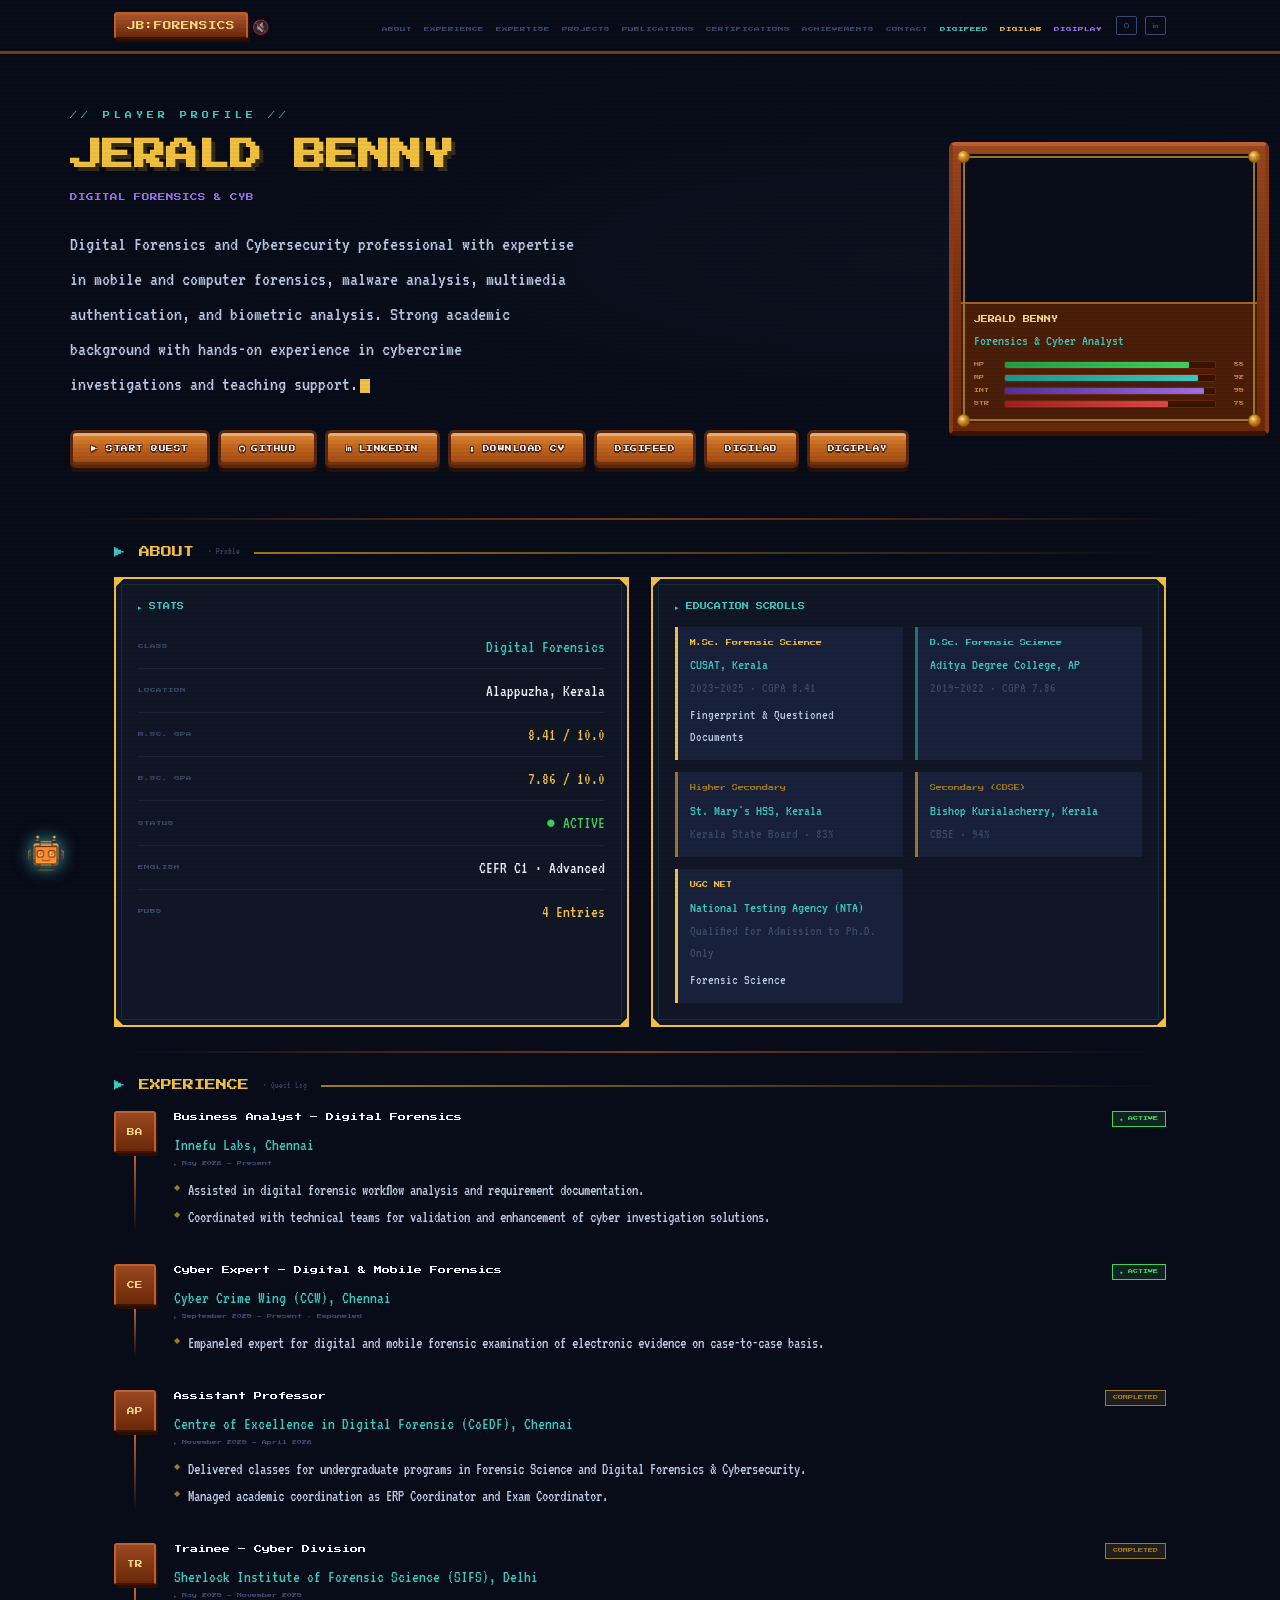
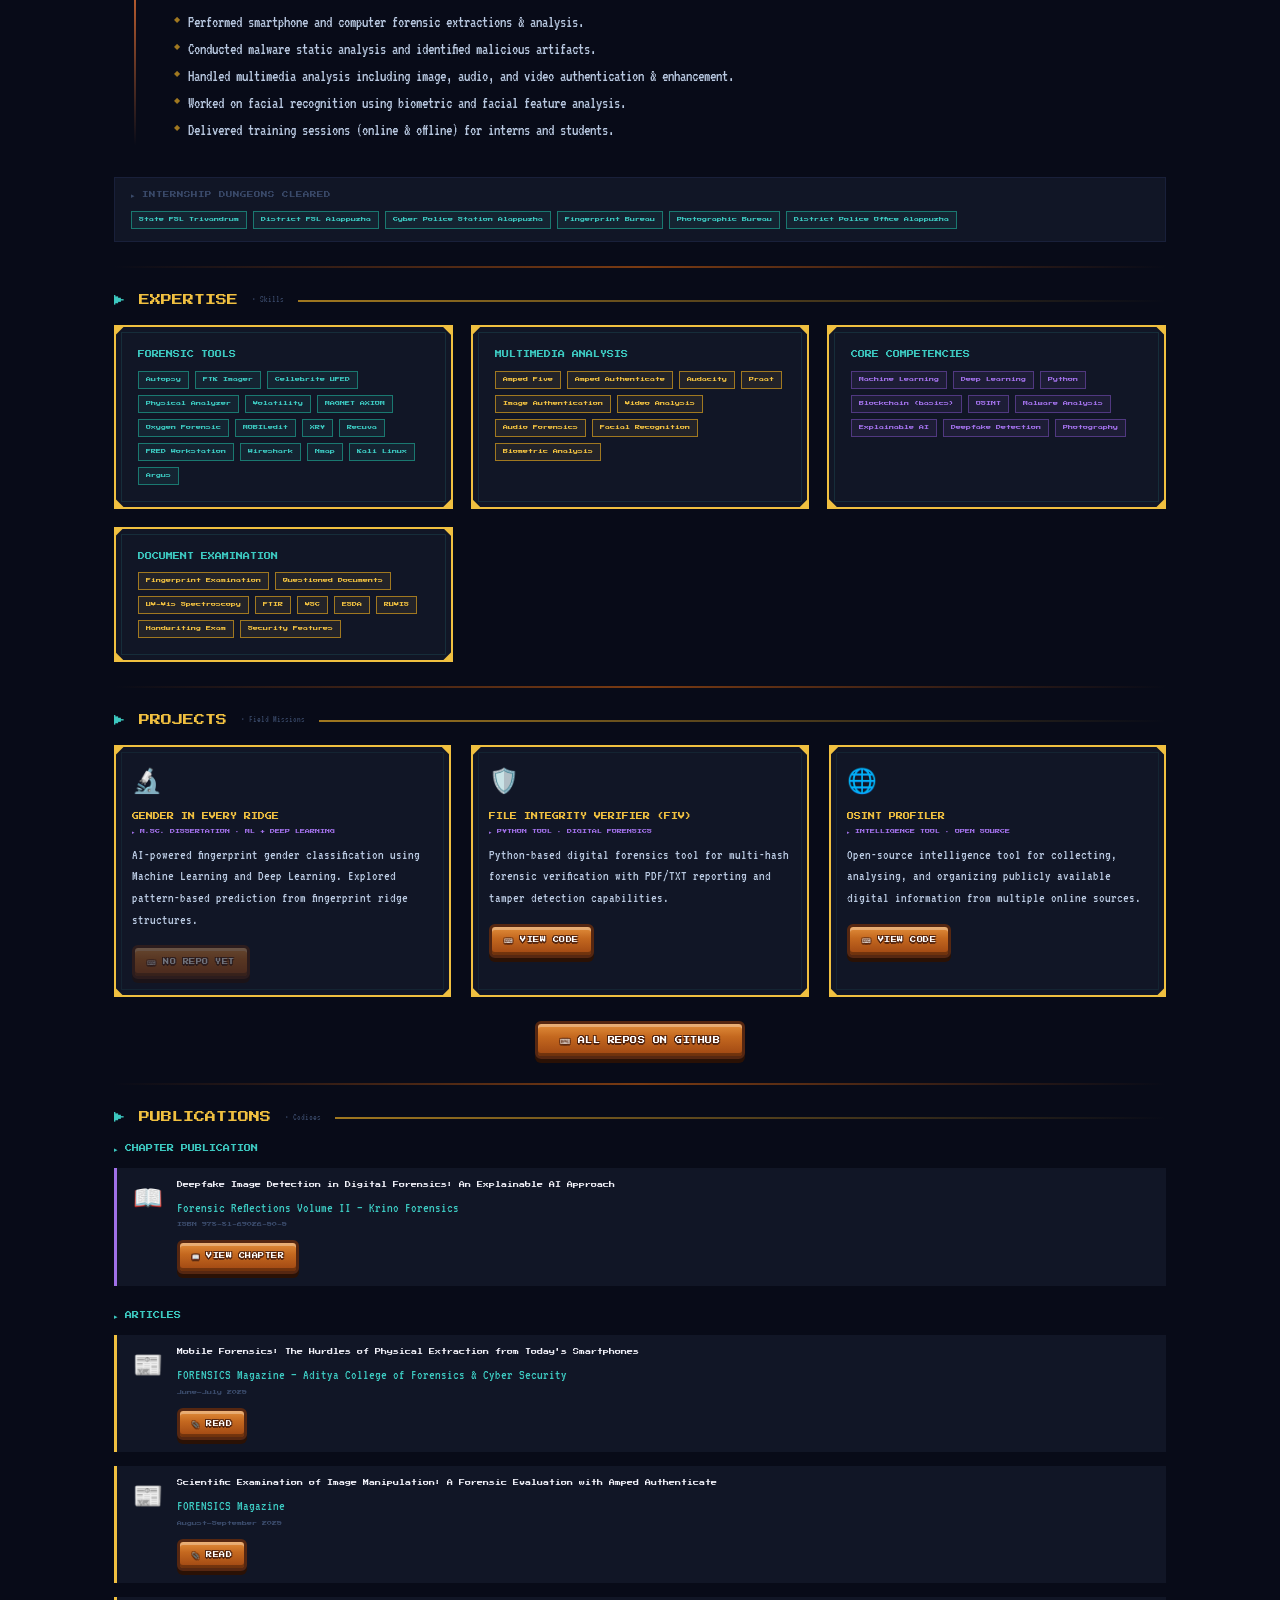
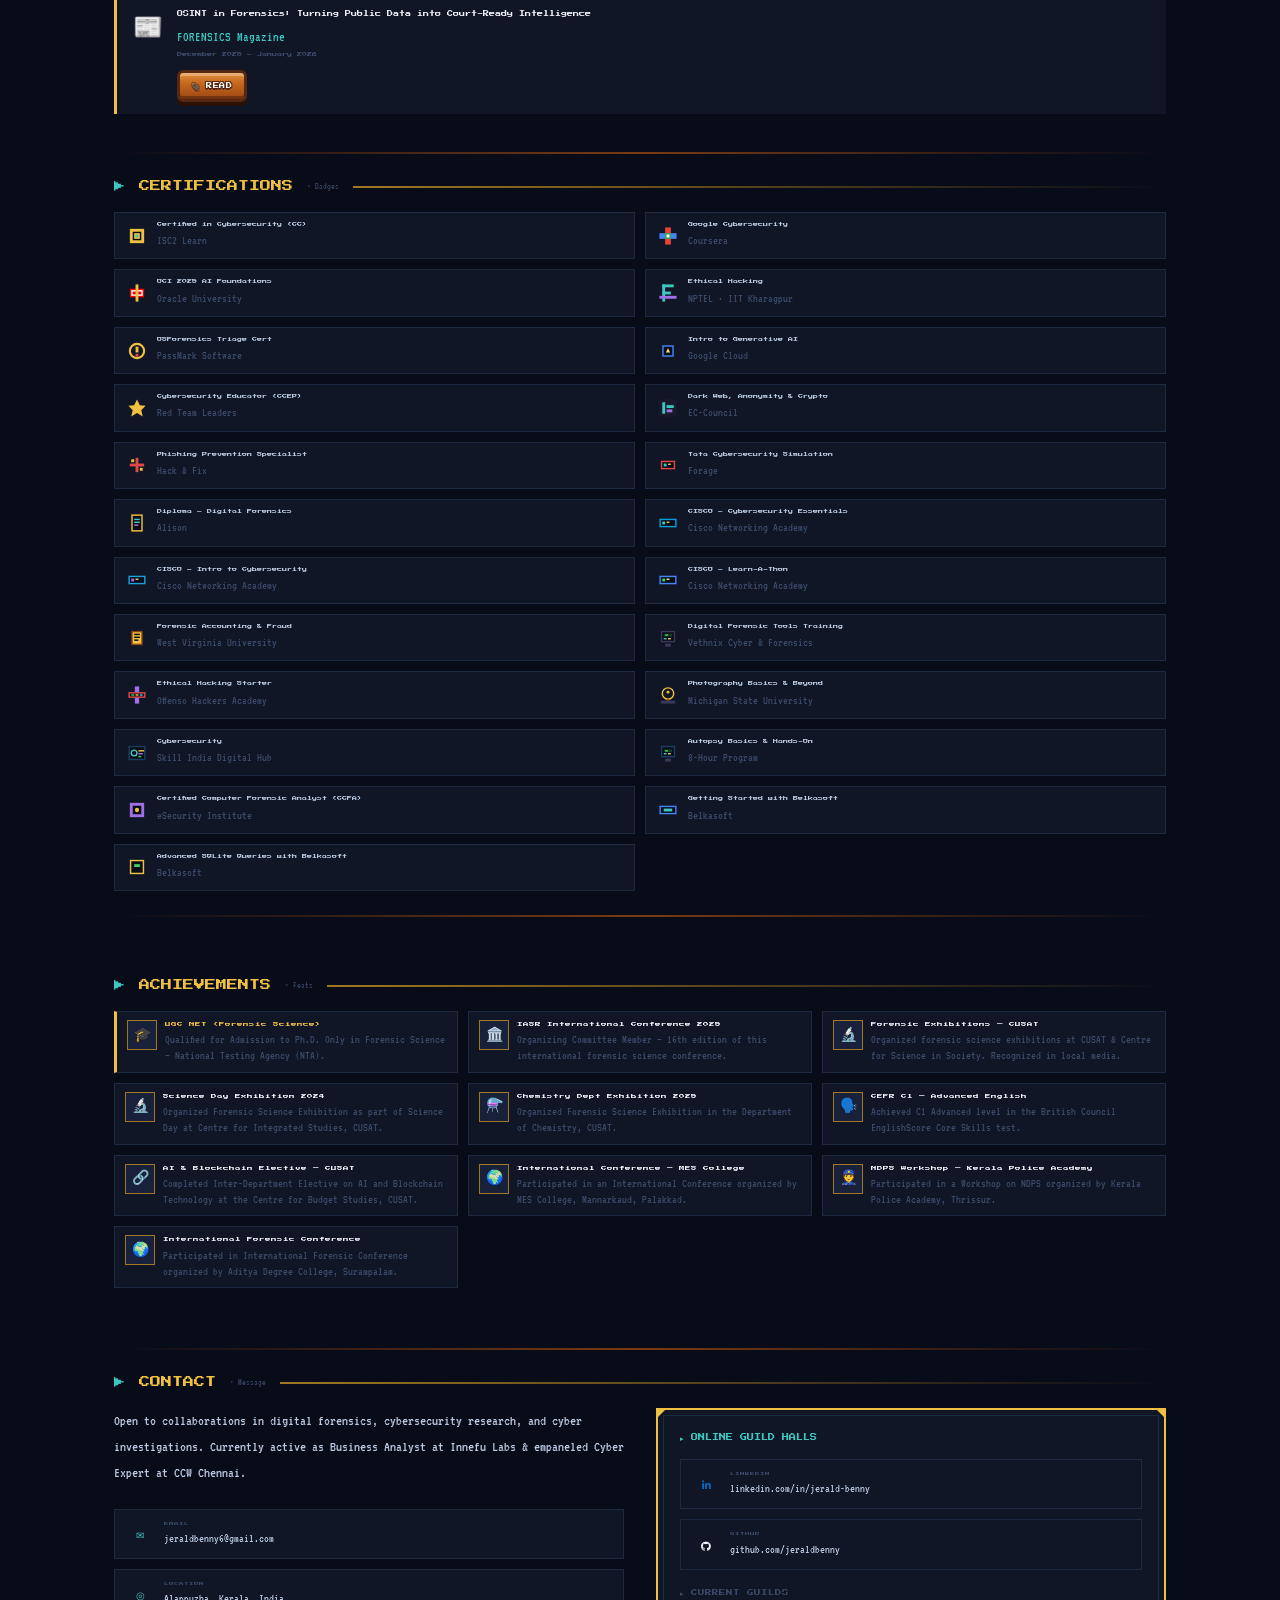
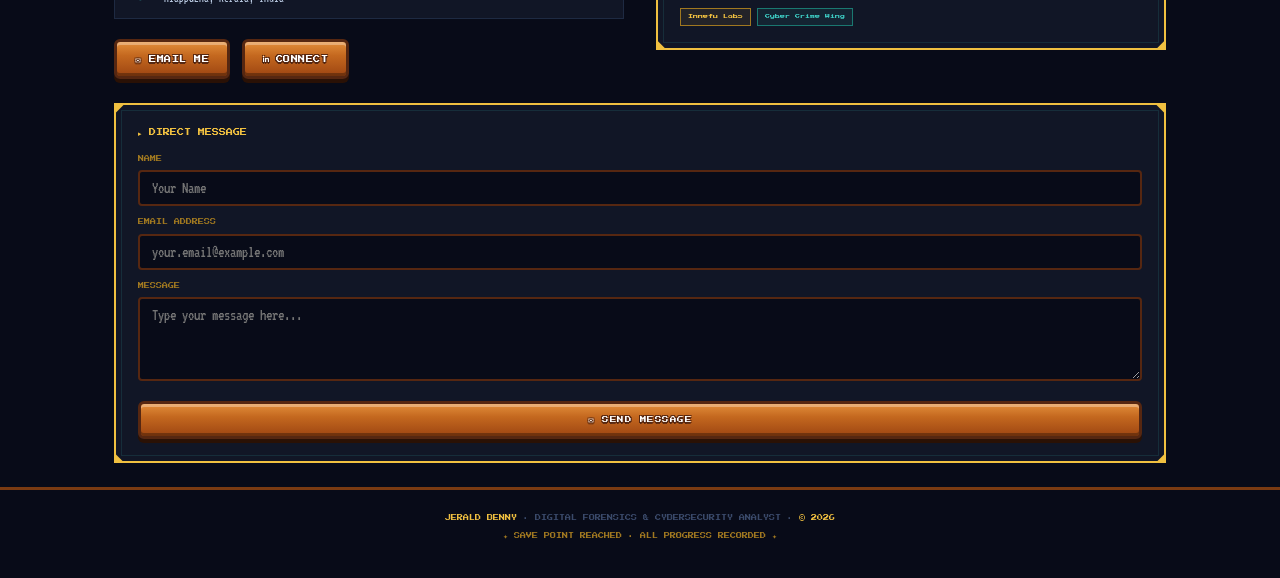
==== commit c982810c: "Update portfolio & DigiLab: remove DigiFeed card from main page, add UGC NET to achievements & educa" ====
--- a/index.html
+++ b/index.html
@@ -551,6 +551,7 @@
         <div class="edu-card" style="border-left-color:#1a7870;"><p class="edu-t" style="color:#3cc8c0;">B.Sc. Forensic Science</p><p class="edu-s">Aditya Degree College, AP</p><p class="edu-d">2019–2022 · CGPA 7.86</p></div>
         <div class="edu-card" style="border-left-color:#a07820;"><p class="edu-t" style="color:#a07820;">Higher Secondary</p><p class="edu-s">St. Mary's HSS, Kerala</p><p class="edu-d">Kerala State Board · 83%</p></div>
         <div class="edu-card" style="border-left-color:#a07820;"><p class="edu-t" style="color:#a07820;">Secondary (CBSE)</p><p class="edu-s">Bishop Kurialacherry, Kerala</p><p class="edu-d">CBSE · 94%</p></div>
+        <div class="edu-card" style="border-left-color:#f0c040;"><p class="edu-t" style="color:#f0c040;">UGC NET</p><p class="edu-s">National Testing Agency (NTA)</p><p class="edu-d">Qualified for Admission to Ph.D. Only</p><p class="edu-d" style="color:#b8c8e0;font-size:14px;margin-top:4px;">Forensic Science</p></div>
       </div>
     </div>
   </div>
@@ -593,29 +594,6 @@
     <div class="proj-card reveal"><div class="c tl"></div><div class="c tr"></div><div class="c bl"></div><div class="c br"></div><div class="proj-ico">🔬</div><p class="proj-name">GENDER IN EVERY RIDGE</p><p class="proj-type">▸ M.SC. DISSERTATION · ML + DEEP LEARNING</p><p class="proj-desc">AI-powered fingerprint gender classification using Machine Learning and Deep Learning. Explored pattern-based prediction from fingerprint ridge structures.</p><div class="proj-btns"><span class="wpx-btn wpx-ghost" style="opacity:0.4;cursor:not-allowed;font-size:6px;height:34px;padding:0 12px;">⌨ NO REPO YET</span></div></div>
     <div class="proj-card reveal"><div class="c tl"></div><div class="c tr"></div><div class="c bl"></div><div class="c br"></div><div class="proj-ico">🛡️</div><p class="proj-name">FILE INTEGRITY VERIFIER (FIV)</p><p class="proj-type">▸ PYTHON TOOL · DIGITAL FORENSICS</p><p class="proj-desc">Python-based digital forensics tool for multi-hash forensic verification with PDF/TXT reporting and tamper detection capabilities.</p><div class="proj-btns"><a href="https://github.com/jeraldbenny/File_Integrity_Verifier_FIV" target="_blank" rel="noopener" class="wpx-btn wpx-wood" style="font-size:6px;height:34px;padding:0 12px;">⌨ VIEW CODE</a></div></div>
     <div class="proj-card reveal"><div class="c tl"></div><div class="c tr"></div><div class="c bl"></div><div class="c br"></div><div class="proj-ico">🌐</div><p class="proj-name">OSINT PROFILER</p><p class="proj-type">▸ INTELLIGENCE TOOL · OPEN SOURCE</p><p class="proj-desc">Open-source intelligence tool for collecting, analysing, and organizing publicly available digital information from multiple online sources.</p><div class="proj-btns"><a href="https://github.com/jeraldbenny/OSINT-Profiler" target="_blank" rel="noopener" class="wpx-btn wpx-wood" style="font-size:6px;height:34px;padding:0 12px;">⌨ VIEW CODE</a></div></div>
-    <div class="proj-card reveal">
-      <div class="c tl"></div><div class="c tr"></div><div class="c bl"></div><div class="c br"></div>
-      <div class="proj-ico" style="height:24px;display:flex;align-items:center;margin-bottom:9px;">
-        <svg viewBox="0 0 16 16" width="24" height="24" style="image-rendering:pixelated;display:inline-block;" fill="none" xmlns="http://www.w3.org/2000/svg">
-          <!-- D (Teal) -->
-          <rect x="3" y="1" width="7" height="2" fill="#3cc8c0"/>
-          <rect x="3" y="3" width="2" height="7" fill="#3cc8c0"/>
-          <rect x="9" y="3" width="2" height="7" fill="#3cc8c0"/>
-          <rect x="3" y="9" width="7" height="2" fill="#3cc8c0"/>
-          <!-- Hand (Gold) -->
-          <rect x="2" y="12" width="11" height="1" fill="#f0c040"/>
-          <rect x="4" y="13" width="7" height="1" fill="#f0c040"/>
-          <rect x="1" y="11" width="2" height="1" fill="#f0c040"/>
-          <rect x="12" y="11" width="2" height="1" fill="#f0c040"/>
-        </svg>
-      </div>
-      <p class="proj-name">DIGIFEED</p>
-      <p class="proj-type">▸ CYBERSECURITY &amp; THREAT INTEL FEED</p>
-      <p class="proj-desc">Real-time intelligence feed aggregating digital forensics dispatches, CVE updates, and tool releases. Parsed daily and fully searchable.</p>
-      <div class="proj-btns">
-        <a href="digifeed/" class="wpx-btn wpx-gold" style="font-size:6px;height:34px;padding:0 12px;">🔬 OPEN FEED</a>
-      </div>
-    </div>
   </div>
   <div style="margin-top:24px;text-align:center;"><a href="https://github.com/jeraldbenny" target="_blank" rel="noopener" class="wpx-btn wpx-ghost" style="font-size:7px;height:38px;padding:0 22px;">⌨ ALL REPOS ON GITHUB</a></div>
 </section>
@@ -671,6 +649,7 @@
 <section id="achievements" style="padding:60px 0;">
   <h2 class="sec-hd">ACHIEVEMENTS <span class="sec-sub">· Feats</span></h2>
   <div class="ach-grid">
+    <div class="ach-card reveal" style="border-left: 3px solid #f0c040;"><div class="ach-ico">🎓</div><div><p class="ach-title" style="color:#f0c040;">UGC NET (Forensic Science)</p><p class="ach-desc">Qualified for Admission to Ph.D. Only in Forensic Science — National Testing Agency (NTA).</p></div></div>
     <div class="ach-card reveal"><div class="ach-ico">🏛️</div><div><p class="ach-title">IASR International Conference 2025</p><p class="ach-desc">Organizing Committee Member — 16th edition of this international forensic science conference.</p></div></div>
     <div class="ach-card reveal"><div class="ach-ico">🔬</div><div><p class="ach-title">Forensic Exhibitions — CUSAT</p><p class="ach-desc">Organized forensic science exhibitions at CUSAT &amp; Centre for Science in Society. Recognized in local media.</p></div></div>
     <div class="ach-card reveal"><div class="ach-ico">🔬</div><div><p class="ach-title">Science Day Exhibition 2024</p><p class="ach-desc">Organized Forensic Science Exhibition as part of Science Day at Centre for Integrated Studies, CUSAT.</p></div></div>
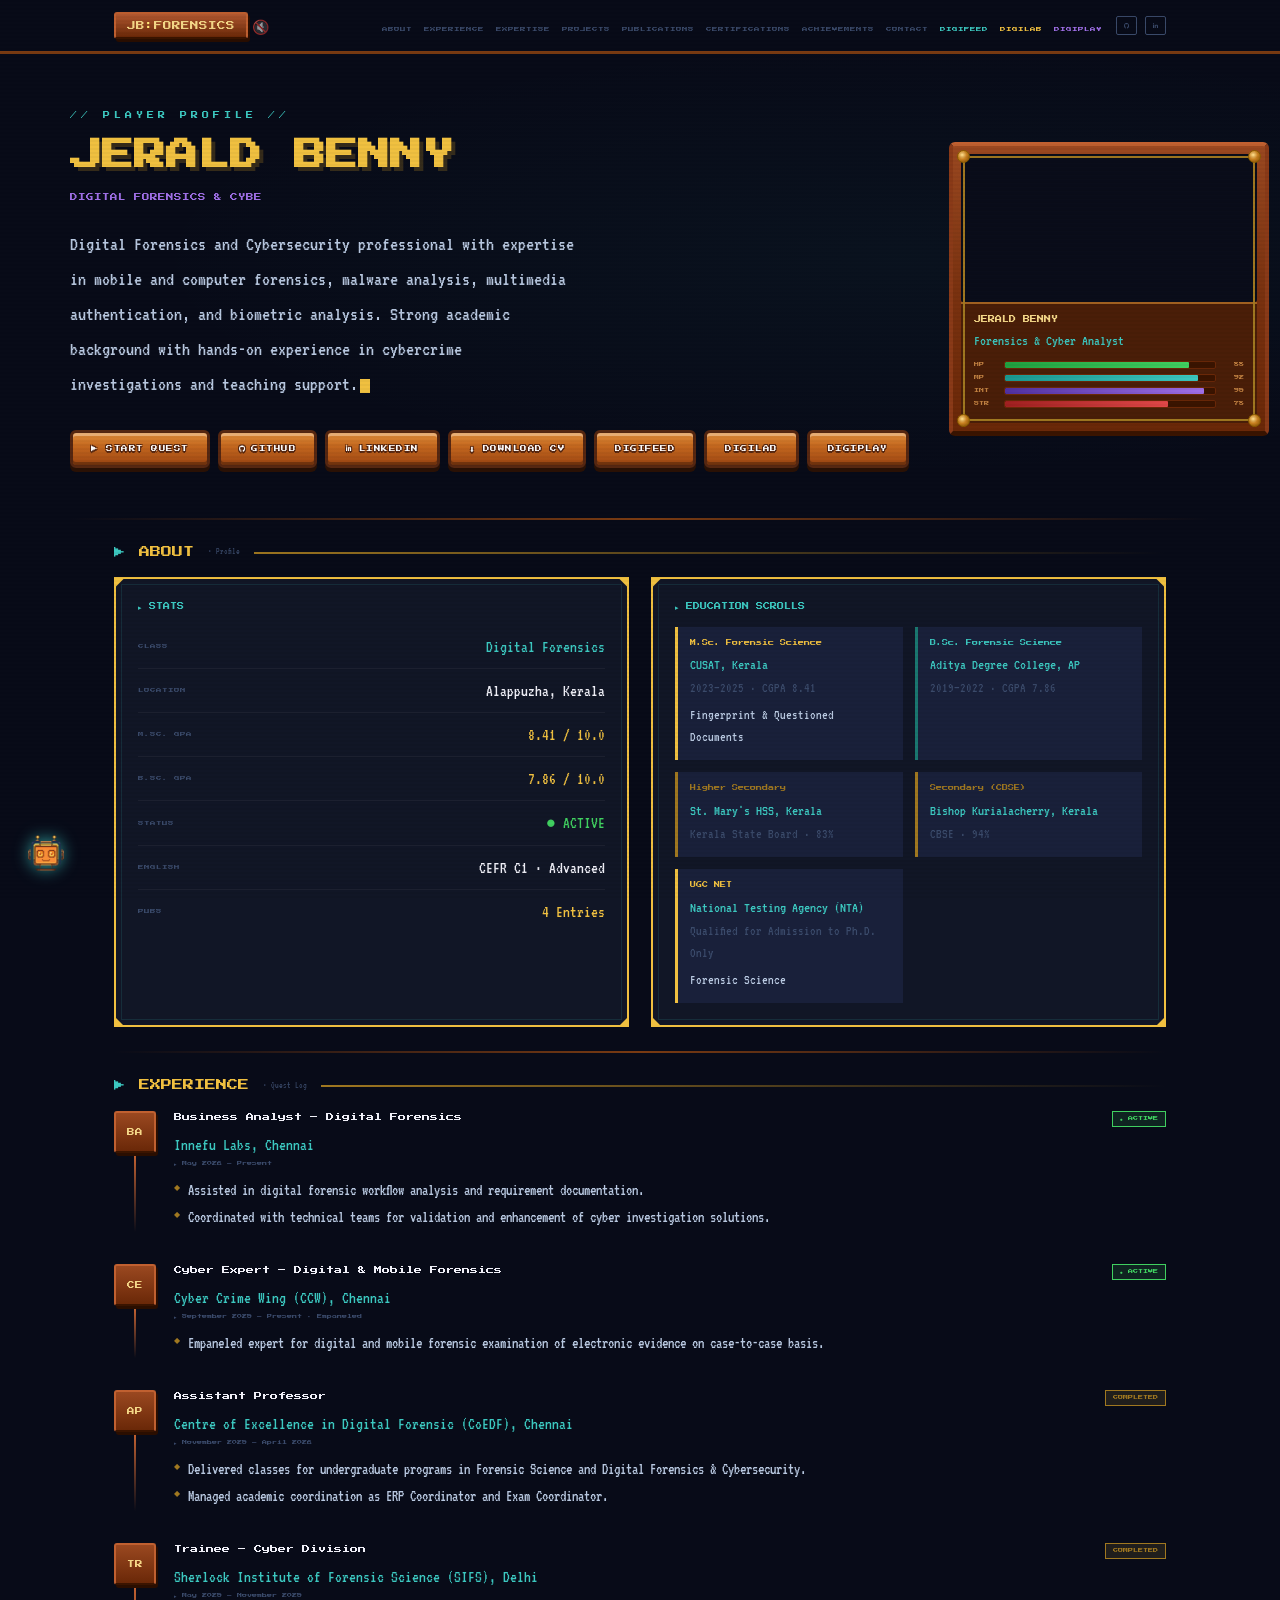
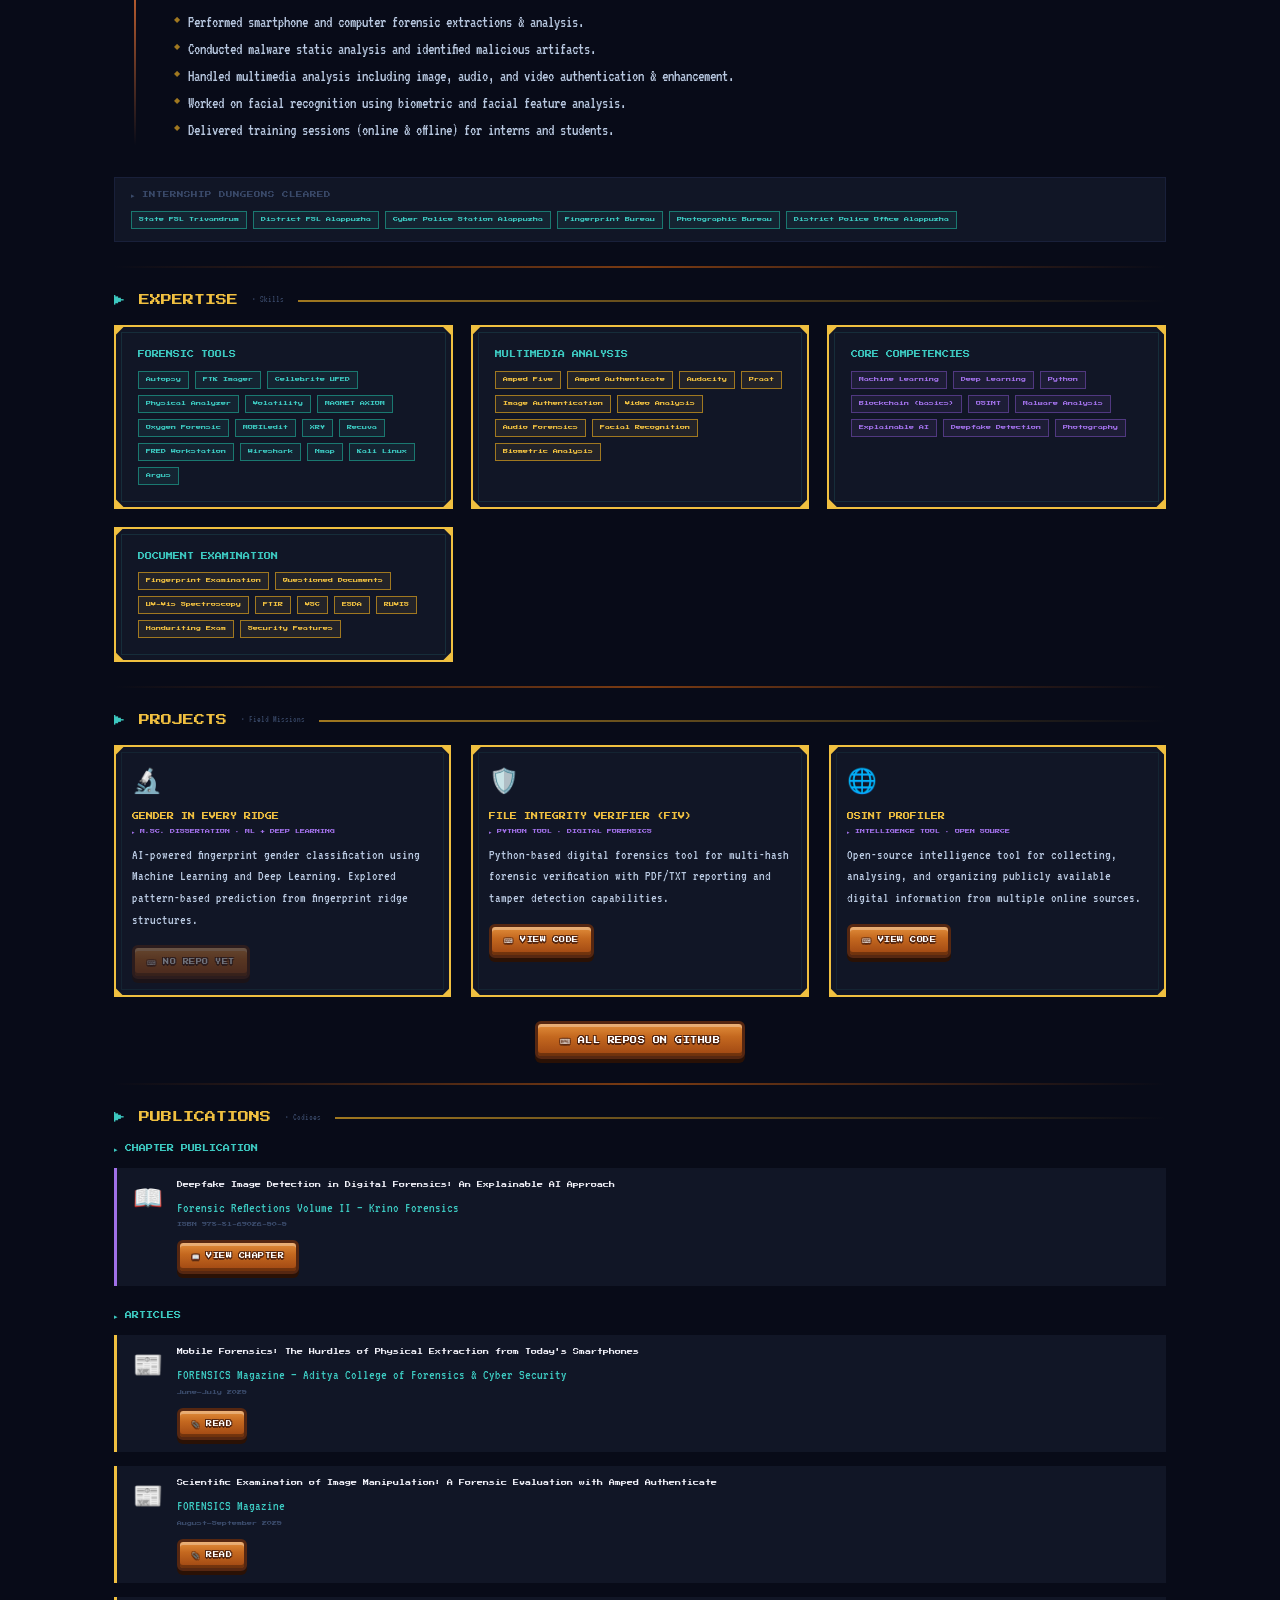
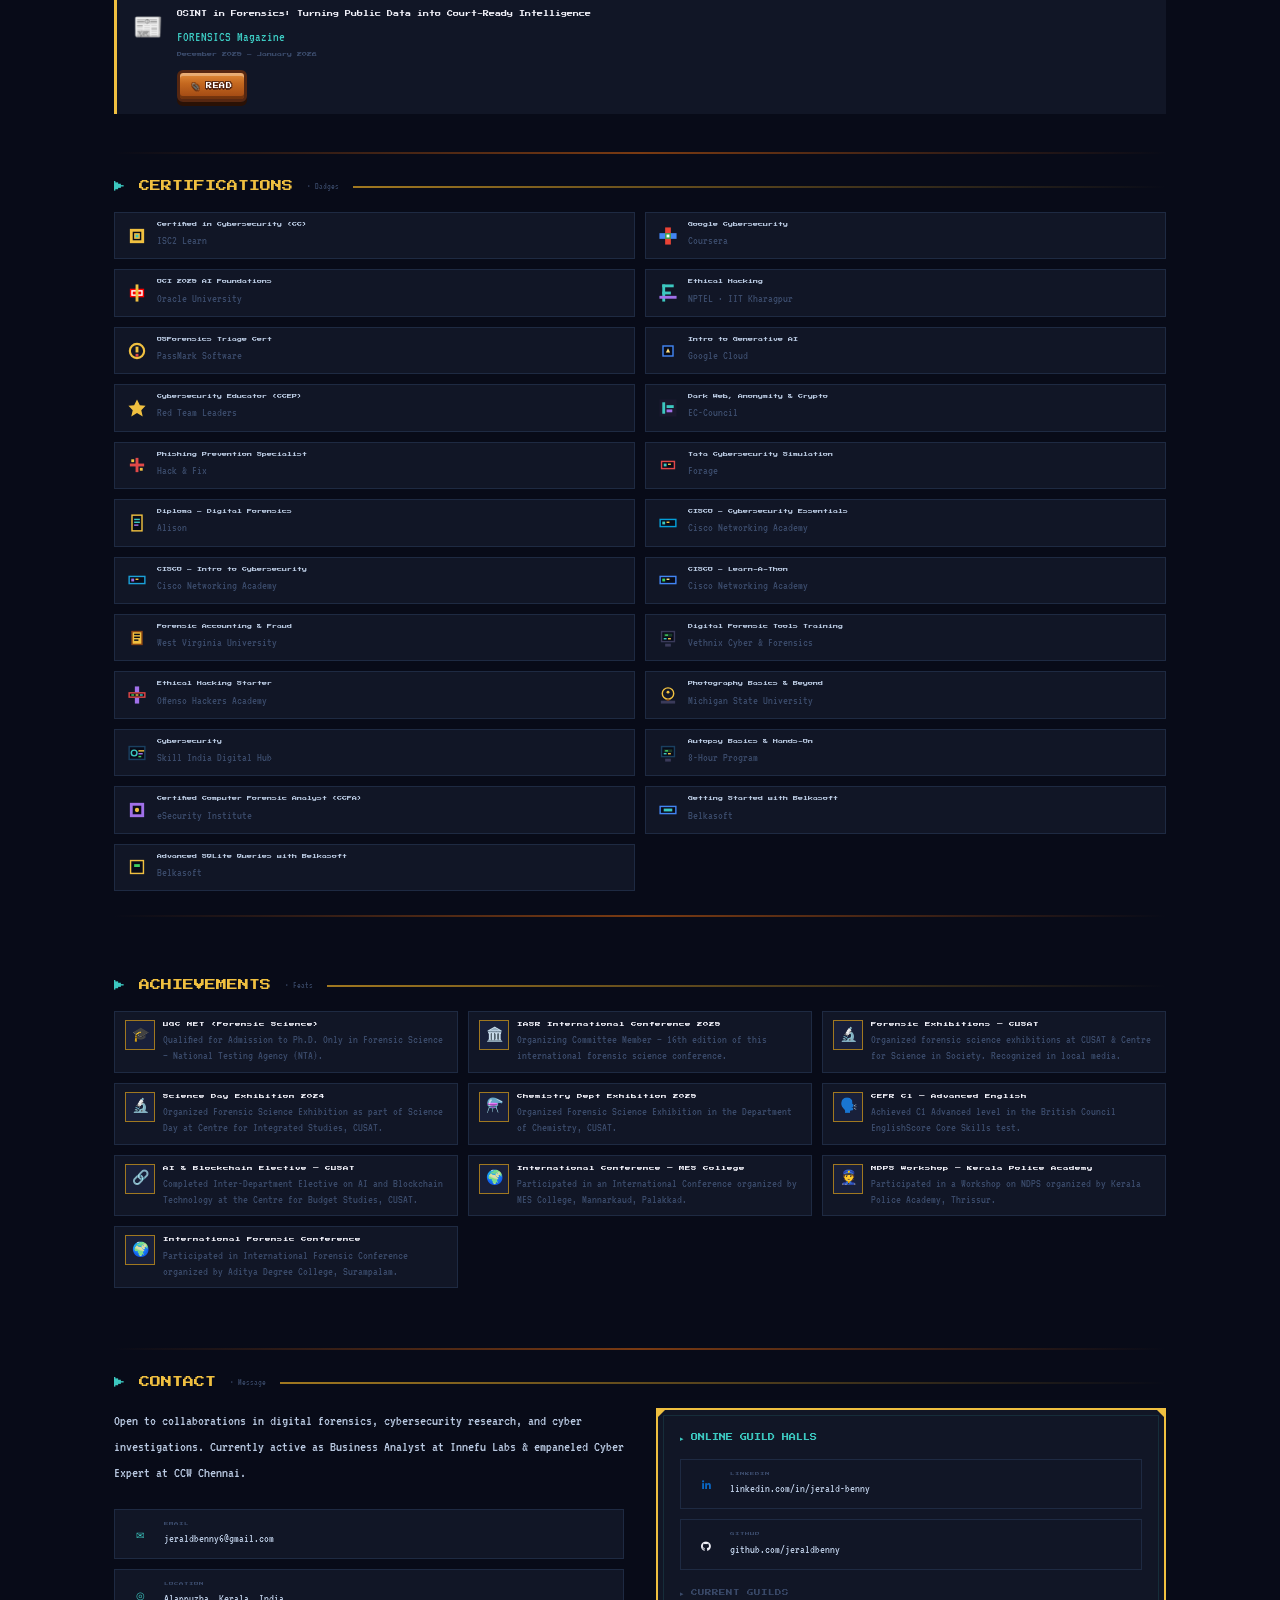
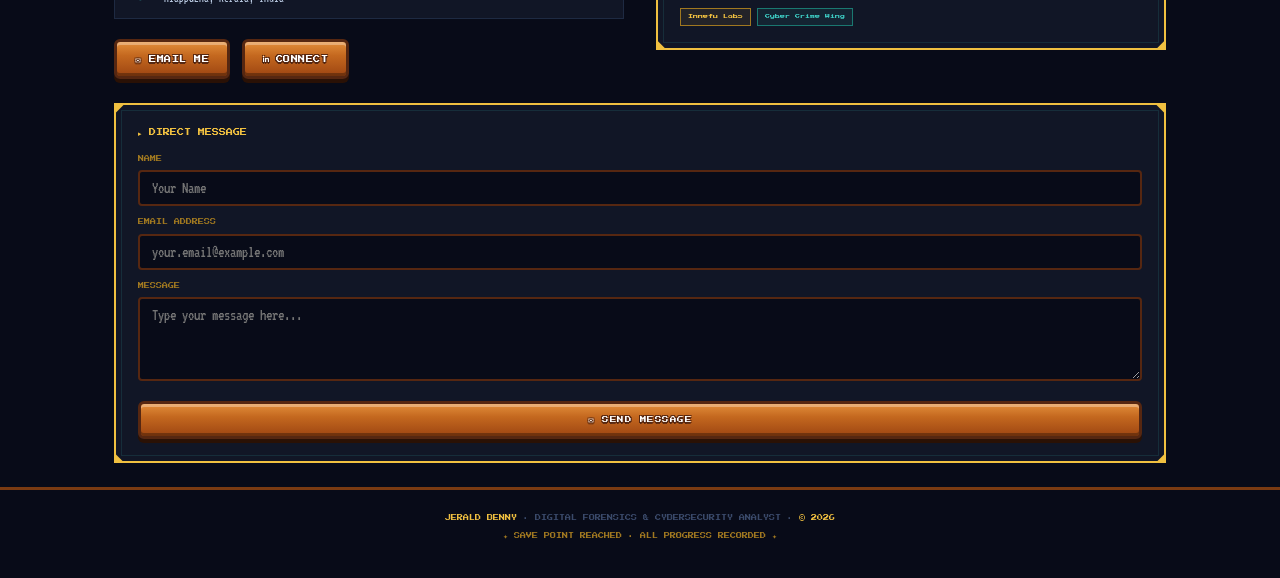
==== commit f254eb7a: "Fix DigiFeed RSS errors, sanitize old news & case studies, dynamic trending topics, harmonize UGC NE" ====
--- a/index.html
+++ b/index.html
@@ -551,7 +551,7 @@
         <div class="edu-card" style="border-left-color:#1a7870;"><p class="edu-t" style="color:#3cc8c0;">B.Sc. Forensic Science</p><p class="edu-s">Aditya Degree College, AP</p><p class="edu-d">2019–2022 · CGPA 7.86</p></div>
         <div class="edu-card" style="border-left-color:#a07820;"><p class="edu-t" style="color:#a07820;">Higher Secondary</p><p class="edu-s">St. Mary's HSS, Kerala</p><p class="edu-d">Kerala State Board · 83%</p></div>
         <div class="edu-card" style="border-left-color:#a07820;"><p class="edu-t" style="color:#a07820;">Secondary (CBSE)</p><p class="edu-s">Bishop Kurialacherry, Kerala</p><p class="edu-d">CBSE · 94%</p></div>
-        <div class="edu-card" style="border-left-color:#f0c040;"><p class="edu-t" style="color:#f0c040;">UGC NET</p><p class="edu-s">National Testing Agency (NTA)</p><p class="edu-d">Qualified for Admission to Ph.D. Only</p><p class="edu-d" style="color:#b8c8e0;font-size:14px;margin-top:4px;">Forensic Science</p></div>
+        <div class="edu-card"><p class="edu-t">UGC NET</p><p class="edu-s">National Testing Agency (NTA)</p><p class="edu-d">Qualified for Admission to Ph.D. Only</p><p class="edu-d" style="color:#b8c8e0;font-size:14px;margin-top:4px;">Forensic Science</p></div>
       </div>
     </div>
   </div>
@@ -649,7 +649,7 @@
 <section id="achievements" style="padding:60px 0;">
   <h2 class="sec-hd">ACHIEVEMENTS <span class="sec-sub">· Feats</span></h2>
   <div class="ach-grid">
-    <div class="ach-card reveal" style="border-left: 3px solid #f0c040;"><div class="ach-ico">🎓</div><div><p class="ach-title" style="color:#f0c040;">UGC NET (Forensic Science)</p><p class="ach-desc">Qualified for Admission to Ph.D. Only in Forensic Science — National Testing Agency (NTA).</p></div></div>
+    <div class="ach-card reveal"><div class="ach-ico">🎓</div><div><p class="ach-title">UGC NET (Forensic Science)</p><p class="ach-desc">Qualified for Admission to Ph.D. Only in Forensic Science — National Testing Agency (NTA).</p></div></div>
     <div class="ach-card reveal"><div class="ach-ico">🏛️</div><div><p class="ach-title">IASR International Conference 2025</p><p class="ach-desc">Organizing Committee Member — 16th edition of this international forensic science conference.</p></div></div>
     <div class="ach-card reveal"><div class="ach-ico">🔬</div><div><p class="ach-title">Forensic Exhibitions — CUSAT</p><p class="ach-desc">Organized forensic science exhibitions at CUSAT &amp; Centre for Science in Society. Recognized in local media.</p></div></div>
     <div class="ach-card reveal"><div class="ach-ico">🔬</div><div><p class="ach-title">Science Day Exhibition 2024</p><p class="ach-desc">Organized Forensic Science Exhibition as part of Science Day at Centre for Integrated Studies, CUSAT.</p></div></div>
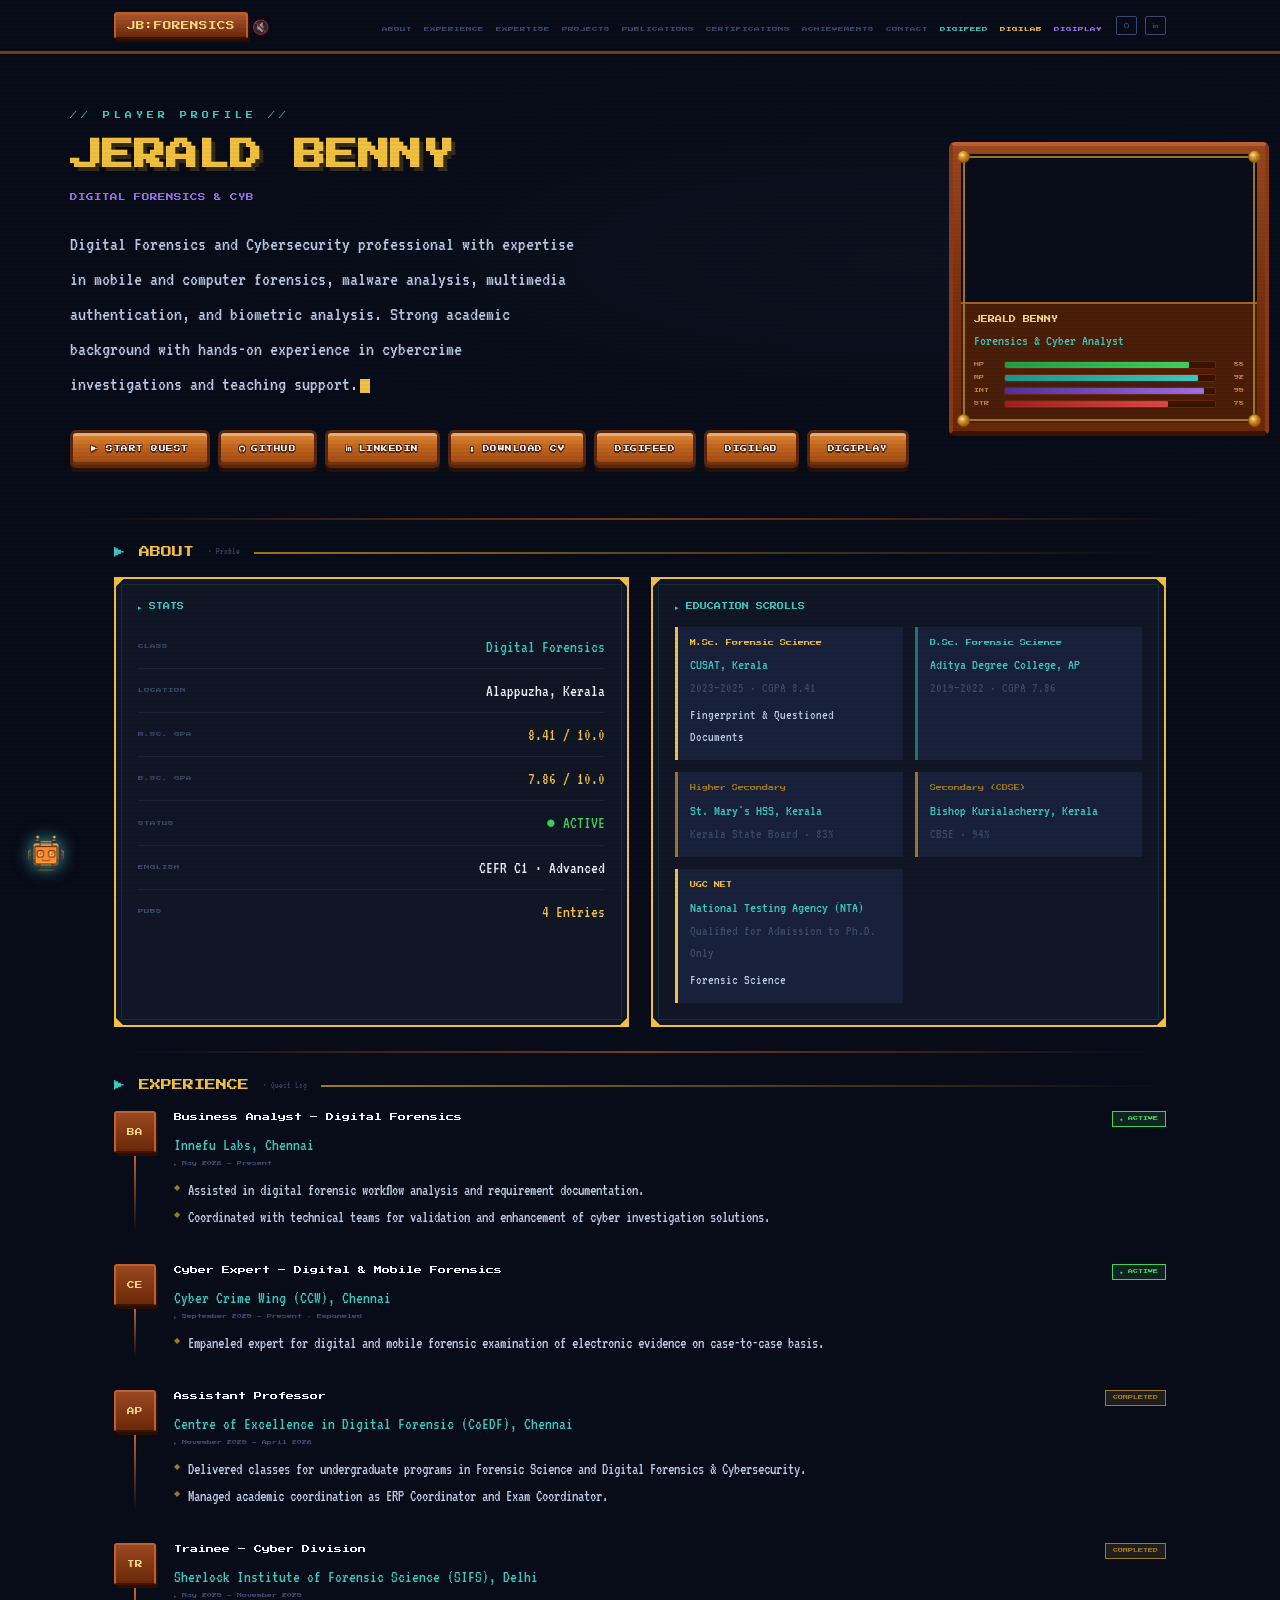
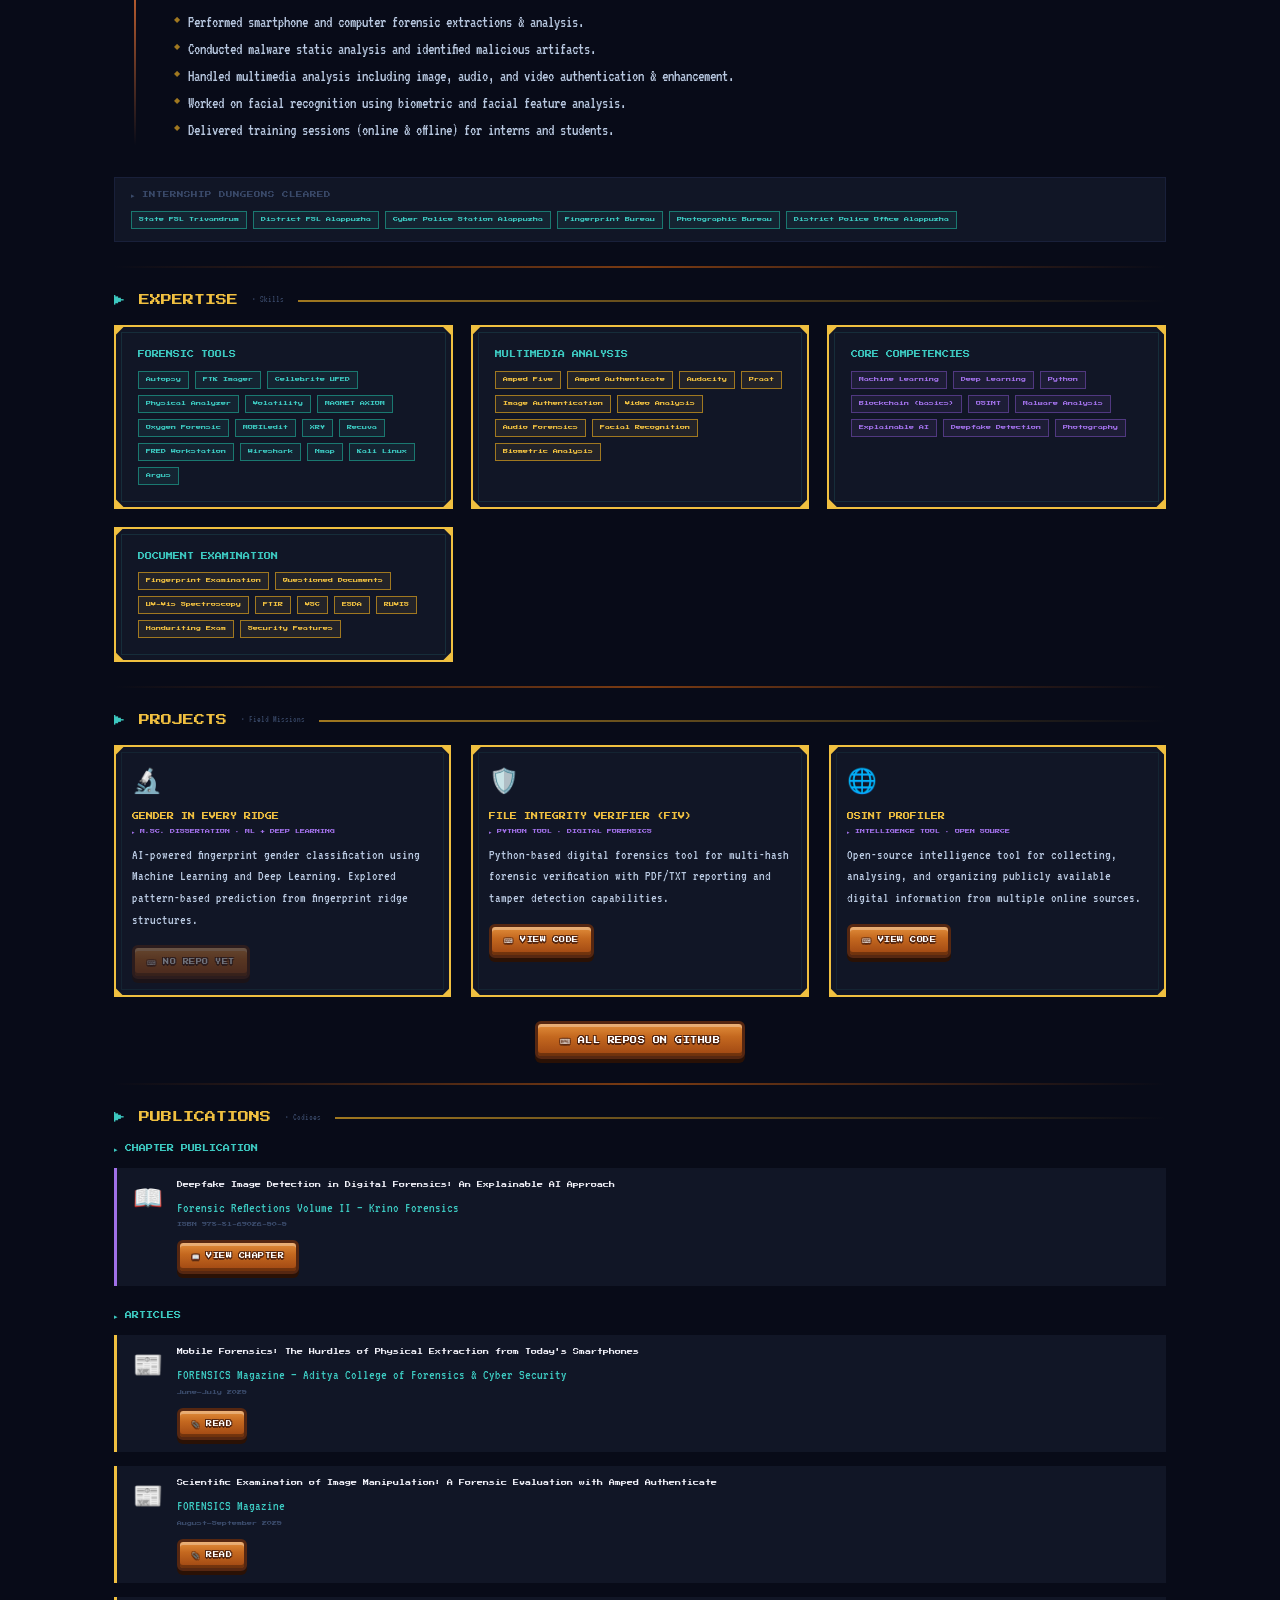
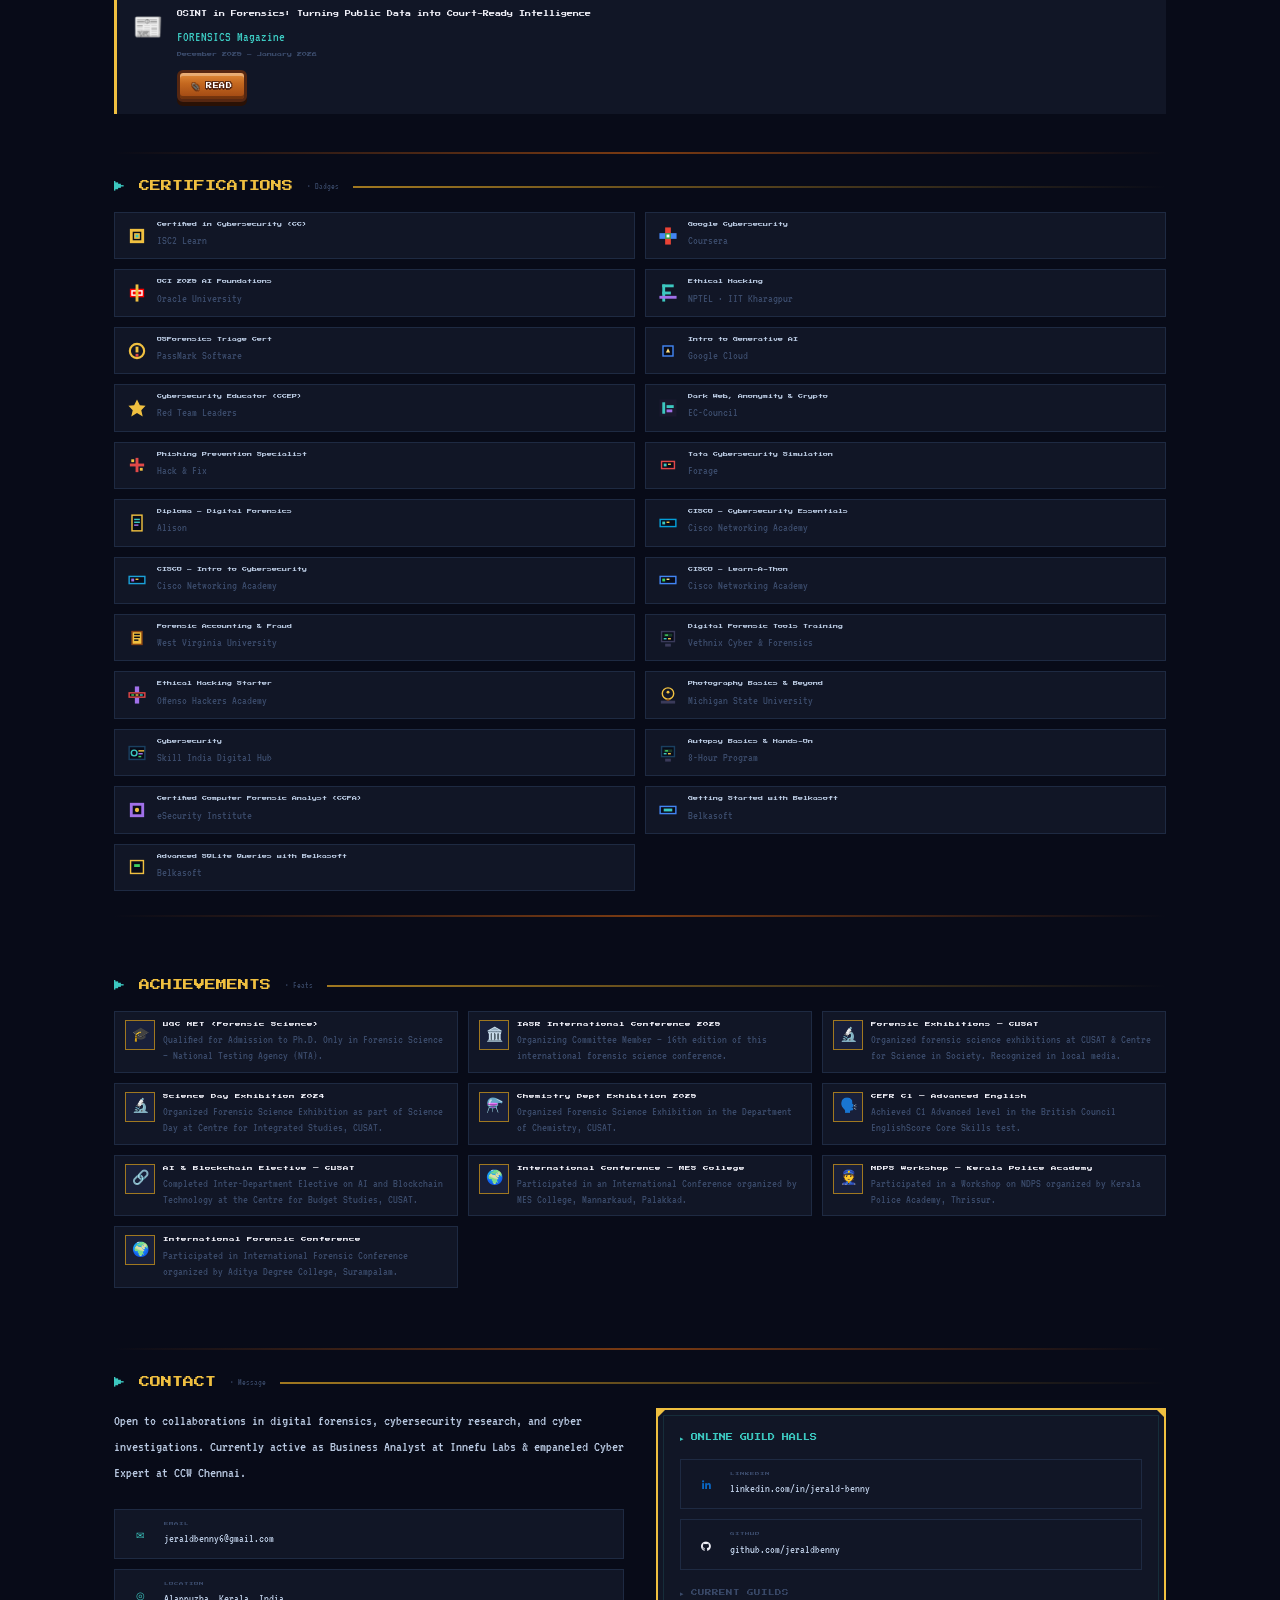
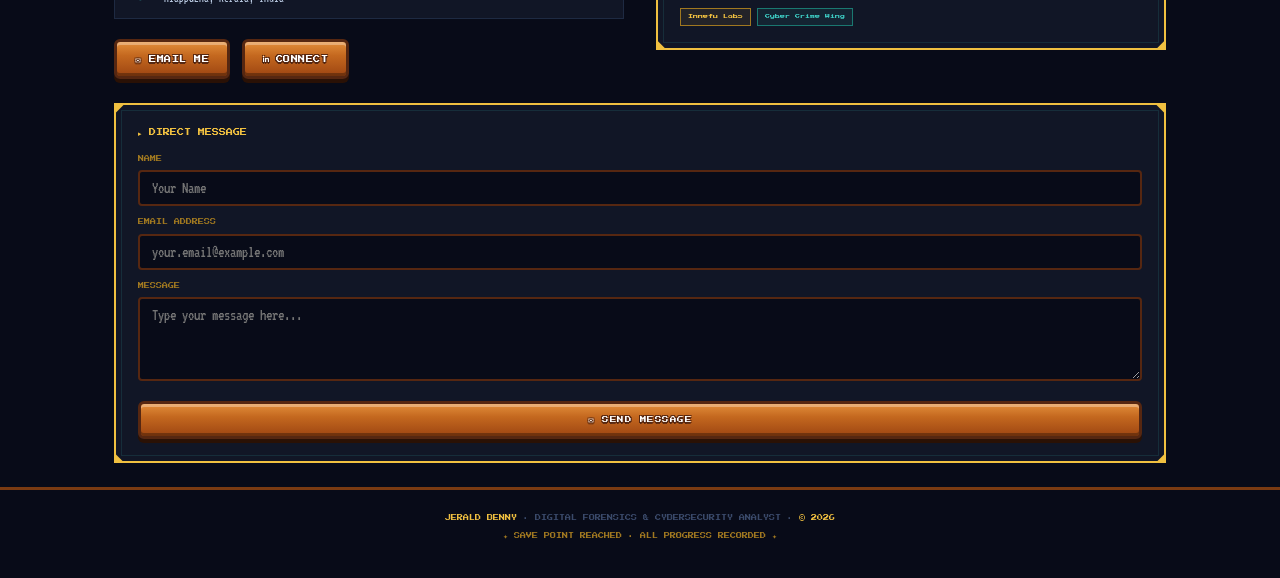
==== commit 9b6a7964: "Unify internal navigation links to clean directory URLs and synchronize DigiPlay ambient audio with " ====
--- a/index.html
+++ b/index.html
@@ -1,944 +1,944 @@
-<!DOCTYPE html>
-<html lang="en">
-<head>
-<meta charset="UTF-8">
-<meta name="viewport" content="width=device-width, initial-scale=1.0">
-
-<!-- Google Tag Manager -->
-<script>(function(w,d,s,l,i){w[l]=w[l]||[];w[l].push({'gtm.start':
-new Date().getTime(),event:'gtm.js'});var f=d.getElementsByTagName(s)[0],
-j=d.createElement(s),dl=l!='dataLayer'?'&l='+l:'';j.async=true;j.src=
-'https://www.googletagmanager.com/gtm.js?id='+i+dl;f.parentNode.insertBefore(j,f);
-})(window,document,'script','dataLayer','GTM-TQ3F5MVQ');</script>
-<!-- End Google Tag Manager -->
-
-<meta name="description" content="Portfolio of Jerald Benny, a Digital Forensics & Cybersecurity professional specializing in malware analysis, OSINT, and incident response.">
-<link rel="canonical" href="https://jeraldbenny.qd.je/" />
-
-<!-- Open Graph / Facebook -->
-<meta property="og:title" content="Jerald Benny | Digital Forensics & Cybersecurity Expert">
-<meta property="og:description" content="Portfolio of Jerald Benny. Expertise in digital forensics, OSINT, and cyber investigations.">
-<meta property="og:type" content="website">
-<meta property="og:url" content="https://jeraldbenny.qd.je/">
-<meta property="og:image" content="https://jeraldbenny.qd.je/opengraph.png">
-
-<!-- Twitter -->
-<meta name="twitter:card" content="summary_large_image">
-<meta name="twitter:title" content="Jerald Benny | Digital Forensics & Cybersecurity Expert">
-<meta name="twitter:description" content="Portfolio of Jerald Benny. Expertise in digital forensics, OSINT, and cyber investigations.">
-<meta name="twitter:image" content="https://jeraldbenny.qd.je/opengraph.png">
-
-<!-- Schema.org Identity -->
-<script type="application/ld+json">
-{
-  "@context": "https://schema.org/",
-  "@type": "Person",
-  "name": "Jerald Benny",
-  "url": "https://jeraldbenny.qd.je/",
-  "image": "https://jeraldbenny.qd.je/opengraph.png",
-  "jobTitle": "Digital Forensics & Cybersecurity Analyst",
-  "sameAs": [
-    "https://github.com/jeraldbenny",
-    "https://www.linkedin.com/in/jerald-benny-8b9a6a36a"
-  ],
-  "knowsAbout": [
-    "Digital Forensics",
-    "Cybersecurity",
-    "OSINT",
-    "Malware Analysis",
-    "Incident Response"
-  ],
-  "hasPart": [
-    {
-      "@type": "WebApplication",
-      "name": "DigiFeed",
-      "url": "https://jeraldbenny.qd.je/digifeed/",
-      "description": "Daily automated digital forensics and cybersecurity threat intelligence feed."
-    },
-    {
-      "@type": "WebApplication",
-      "name": "DigiLab (DigiTool)",
-      "url": "https://jeraldbenny.qd.je/digilab/",
-      "description": "Browser-based digital forensics and OSINT investigation workstation."
-    },
-    {
-      "@type": "WebApplication",
-      "name": "DigiPlay",
-      "url": "https://jeraldbenny.qd.je/digiplay/",
-      "description": "Interactive 3D digital forensics playground and gamified CTF challenge arena."
-    }
-  ]
-}
-</script>
-
-<link rel="icon" type="image/png" href="favicon.png">
-<title>Jerald Benny | Digital Forensics & Cybersecurity Expert</title>
-<link href="https://fonts.googleapis.com/css2?family=Press+Start+2P&family=VT323&display=swap" rel="stylesheet">
-<link rel="stylesheet" href="https://cdnjs.cloudflare.com/ajax/libs/font-awesome/6.4.0/css/all.min.css">
-<style>
-
-*{margin:0;padding:0;box-sizing:border-box;}
-html{scroll-behavior:smooth;}
-body{background:#080b18;color:#b8c8e0;font-family:'VT323',monospace;font-size:20px;line-height:1.6;overflow-x:hidden;}
-body::after{content:'';position:fixed;inset:0;pointer-events:none;z-index:9999;background:repeating-linear-gradient(0deg,transparent,transparent 2px,rgba(0,0,0,0.03) 2px,rgba(0,0,0,0.03) 4px);}
-::-webkit-scrollbar{width:6px;}::-webkit-scrollbar-track{background:#080b18;}::-webkit-scrollbar-thumb{background:#7a3b12;}
-
-/* ── WOOD BUTTONS — unified royal gold theme ── */
-.wpx-btn{
-  font-family:'Press Start 2P',monospace;
-  display:inline-flex;align-items:center;justify-content:center;gap:6px;
-  text-decoration:none;cursor:pointer;
-  white-space:nowrap;font-size:6.5px;height:38px;padding:0 18px;
-  letter-spacing:0.5px;
-  border-radius:6px;
-  background:linear-gradient(to bottom, #e28e3b 0%, #c4681f 40%, #9e4612 100%);
-  border:3px solid #562711;
-  color:#fff;
-  text-shadow:1px 1px 0 #562711, -1px -1px 0 #562711, 1px -1px 0 #562711, -1px 1px 0 #562711, 0 2px 0 #562711;
-  box-shadow:inset 0 3px 0 rgba(255,255,255,0.3), inset 0 -3px 0 rgba(0,0,0,0.3), 0 4px 0 #2a1105;
-  transition:all 0.1s ease;
-}
-.wpx-btn:hover{
-  background:linear-gradient(to bottom, #eca04a 0%, #cf7a2d 40%, #ad5219 100%);
-  transform:translateY(2px);
-  box-shadow:inset 0 3px 0 rgba(255,255,255,0.4), inset 0 -3px 0 rgba(0,0,0,0.3), 0 2px 0 #2a1105;
-}
-.wpx-btn:active{
-  transform:translateY(4px)!important;
-  box-shadow:inset 0 2px 0 rgba(255,255,255,0.2), inset 0 -2px 0 rgba(0,0,0,0.4)!important;
-  filter:brightness(0.9)!important;
-}
-
-
-
-/* ── NAV ── */
-nav{position:fixed;top:0;left:0;right:0;z-index:500;background:#080b18;border-bottom:3px solid #7a3b12;height:54px;backdrop-filter:blur(8px);}
-.nav-container{max-width:1140px;width:100%;margin:0 auto;padding:0 44px;display:flex;align-items:center;height:100%;gap:14px;}
-.nav-logo{font-family:'Press Start 2P',monospace;font-size:8.5px;color:#f5d888;padding:5px 11px;white-space:nowrap;background:linear-gradient(180deg,#b05830 0%,#6a2808 100%);border:2px solid #c06030;border-bottom-color:#3a1400;border-radius:3px;box-shadow:2px 3px 0 #2a0e00;}
-.nav-logo span{color:#ffe878;}
-.nav-links{display:flex;gap:12px;margin-left:auto;list-style:none;}
-.nav-links a{font-family:'Press Start 2P',monospace;font-size:5.5px;color:#3a4a6a;text-decoration:none;transition:color 0.15s;padding:2px 0;}
-.nav-links a:hover,.nav-links a.active{color:#f0c040;}
-.nav-links a.active::before,.nav-links a:hover::before{content:'▶ ';}
-.nav-socials{display:flex;gap:6px;}
-.nav-s{font-family:'Press Start 2P',monospace;font-size:5.5px;padding:4px 7px;text-decoration:none;color:#3a4a6a;border:1px solid #3a4a6a;transition:all 0.15s;border-radius:2px;}
-.nav-s:hover{color:#f0c040;border-color:#f0c040;}
-
-
-/* ── HAMBURGER ── */
-.hamburger{display:none;flex-direction:column;justify-content:center;gap:5px;cursor:pointer;background:none;border:none;padding:6px;margin-left:auto;}
-.hamburger span{display:block;width:22px;height:3px;background:#f0c040;transition:all 0.25s;}
-.hamburger.open span:nth-child(1){transform:translateY(8px) rotate(45deg);}
-.hamburger.open span:nth-child(2){opacity:0;}
-.hamburger.open span:nth-child(3){transform:translateY(-8px) rotate(-45deg);}
-
-/* ── MOBILE NAV — max-height slide, z-index above everything ── */
-.mob-nav{
-  display:block;height:auto;padding:0;
-  position:fixed;top:54px;left:0;right:0;
-  z-index:9999;
-  background:#080b18;
-  border-bottom:0;
-  max-height:0;
-  overflow:hidden;
-  transition:max-height 0.35s ease;
-  /* NOT display:none — that breaks transition */
-}
-@media(min-width:961px){ .mob-nav { display: none !important; } }
-.mob-nav.open{max-height:1000px; border-bottom:3px solid #7a3b12; overflow-y:auto; padding-bottom: 30px;}
-.mob-nav a{display:block;padding:12px 24px;font-family:'Press Start 2P',monospace;font-size:7px;color:#5a6a8a;text-decoration:none;border-bottom:1px solid rgba(255,255,255,0.04);transition:color 0.15s,background 0.15s;}
-.mob-nav a:hover{color:#f0c040;background:rgba(240,192,64,0.04);}
-
-/* ── RPG PANEL ── */
-.panel{background:#111626;border:2px solid #f0c040;position:relative;padding:22px;}
-.panel::before{content:'';position:absolute;inset:5px;border:1px solid rgba(60,200,192,0.13);pointer-events:none;}
-.c{position:absolute;width:11px;height:11px;background:#f0c040;}
-.c.tl{top:-2px;left:-2px;clip-path:polygon(0 0,100% 0,0 100%);}
-.c.tr{top:-2px;right:-2px;clip-path:polygon(0 0,100% 0,100% 100%);}
-.c.bl{bottom:-2px;left:-2px;clip-path:polygon(0 0,0 100%,100% 100%);}
-.c.br{bottom:-2px;right:-2px;clip-path:polygon(100% 0,100% 100%,0 100%);}
-
-/* ── SECTION ── */
-.sec-hd{font-family:'Press Start 2P',monospace;font-size:11px;color:#f0c040;margin-bottom:16px;display:flex;align-items:center;gap:14px;font-weight:normal;}
-.sec-hd::before{content:'▶';color:#3cc8c0;}
-.sec-hd::after{content:'';flex:1;height:2px;background:linear-gradient(to right,#a07820,transparent);}
-.sec-sub{font-size:9px!important;color:#3a4a6a!important;font-family:'VT323',monospace!important;}
-.div{height:2px;max-width:1140px;margin:0 auto;background:linear-gradient(to right,transparent,#7a3b12,transparent);}
-.wrap{max-width:1140px;margin:0 auto;padding:0 44px;}
-section{padding:24px 0;}
-
-/* ── HERO ── */
-#hero{display:flex;align-items:center;justify-content:center;padding:110px 44px 50px;background:radial-gradient(ellipse at 70% 50%,rgba(60,200,192,0.04) 0%,transparent 60%);}
-.hero-grid{display:grid;grid-template-columns:1fr minmax(320px, 460px);gap:40px;max-width:1140px;width:100%;align-items:center;}
-.hero-eyebrow{font-family:'Press Start 2P',monospace;font-size:7px;color:#3cc8c0;letter-spacing:4px;margin-bottom:14px;}
-.hero-name{font-family:'Press Start 2P',monospace;font-size:32px;color:#f0c040;white-space:nowrap;line-height:1.3;margin-bottom:14px;text-shadow:4px 4px 0 rgba(160,120,32,0.3);}
-.hero-role{font-family:'Press Start 2P',monospace;font-size:7.5px;color:#a070e8;margin-bottom:18px;min-height:18px;}
-.hero-desc{font-size:20px;color:#b8c8e0;max-width:510px;margin-bottom:28px;line-height:1.75;}
-.blink{display:inline-block;width:10px;height:14px;background:#f0c040;animation:blink 1s step-end infinite;vertical-align:middle;margin-left:2px;}
-@keyframes blink{0%,100%{opacity:1;}50%{opacity:0;}}
-/* Buttons row — all 5 in one line on desktop */
-.hero-btns{display:flex;gap:8px;flex-wrap:nowrap;align-items:center;}
-
-
-/* ── AVATAR CARD ── */
-.avatar-scene{perspective:900px;display:flex;justify-content:center;align-items:center;}
-.avatar-card{display:inline-block;max-width:100%;transform-style:preserve-3d;transition:transform 0.5s ease;}
-.avatar-card:hover{animation:hover3d 7s ease-in-out infinite;}
-@keyframes hover3d{0%,100%{transform:translateY(0) rotateY(-4deg) rotateX(2deg);}33%{transform:translateY(-12px) rotateY(4deg) rotateX(-2deg);}66%{transform:translateY(-6px) rotateY(-2deg) rotateX(3deg);}}
-.avatar-front{position:relative;background:linear-gradient(180deg,#9a4820 0%,#7a3210 50%,#6a2808 100%);border-top:4px solid #c06030;border-bottom:5px solid #3a1400;border-left:4px solid #8a3a18;border-right:4px solid #8a3a18;border-radius:6px;padding:8px;transition:box-shadow 0.5s ease;}
-.avatar-front:hover{animation:glow 3s ease-in-out infinite;}
-@keyframes glow{0%,100%{box-shadow:5px 8px 0 #2a0e00,0 0 14px rgba(240,192,64,0.2);}50%{box-shadow:5px 8px 0 #2a0e00,0 0 28px rgba(240,192,64,0.45);}}
-.avatar-front::before{content:'';position:absolute;inset:10px;border:2px solid #a07820;border-radius:2px;pointer-events:none;z-index:3;}
-.nail{position:absolute;width:13px;height:13px;z-index:4;background:radial-gradient(circle at 38% 35%,#ffe090 0%,#c88020 45%,#7a4800 100%);border-radius:50%;border:1px solid #8b5e00;}
-.nail.tl{top:4px;left:4px;}.nail.tr{top:4px;right:4px;}.nail.bl{bottom:4px;left:4px;}.nail.br{bottom:4px;right:4px;}
-.vid-wrap{position:relative;overflow:hidden;width:100%;background:#0a0d1a;border-radius:2px;}
-.vid-wrap img{display:block;width:100%;height:auto;object-fit:cover;}
-.vid-wrap canvas{display:block;width:100%;image-rendering:pixelated;}
-.vid-wrap::after{content:'';position:absolute;inset:0;background:repeating-linear-gradient(0deg,transparent,transparent 3px,rgba(0,0,0,0.07) 3px,rgba(0,0,0,0.07) 4px);pointer-events:none;z-index:2;}
-.avatar-info{padding:10px 13px;background:#4a1e08;border-top:2px solid #a06020;border-radius:0 0 2px 2px;}
-.av-name{font-family:'Press Start 2P',monospace;font-size:7px;color:#f5d888;margin-bottom:4px;}
-.av-sub{font-size:15px;color:#3cc8c0;margin-bottom:8px;}
-.stat-row{display:flex;align-items:center;gap:8px;margin-bottom:5px;}
-.stat-lbl{font-family:'Press Start 2P',monospace;font-size:5px;color:#c08040;width:22px;}
-.stat-bar{flex:1;height:8px;background:#3a1400;border:1px solid #6a2808;border-radius:2px;overflow:hidden;}
-.stat-fill{height:100%;width:0;transition:width 1.8s ease;border-radius:1px;}
-.sf-hp{background:linear-gradient(to right,#20a040,#40d060);}
-.sf-mp{background:linear-gradient(to right,#1a9890,#3cc8c0);}
-.sf-int{background:linear-gradient(to right,#5030a0,#a070e8);}
-.sf-str{background:linear-gradient(to right,#a02020,#e04848);}
-.stat-num{font-family:'Press Start 2P',monospace;font-size:5px;color:#c08040;width:20px;text-align:right;}
-
-/* ── CHARACTER ── */
-.char-grid{display:grid;grid-template-columns:1fr 1fr;gap:22px;}
-.kv{display:flex;justify-content:space-between;align-items:center;padding:8px 0;border-bottom:1px solid rgba(255,255,255,0.05);font-size:17px;}
-.kv:last-child{border-bottom:none;}
-.kv-k{font-family:'Press Start 2P',monospace;font-size:5.5px;color:#3a4a6a;}
-.kv-v{color:#f0f0f8;}.kv-v.gold{color:#f0c040;}.kv-v.teal{color:#3cc8c0;}.kv-v.green{color:#40d060;}
-.edu-grid{display:grid;grid-template-columns:repeat(auto-fill,minmax(190px,1fr));gap:12px;margin-top:4px;}
-.edu-card{padding:12px;background:#19203a;border-left:3px solid #f0c040;}
-.edu-t{font-family:'Press Start 2P',monospace;font-size:6px;color:#f0c040;margin-bottom:5px;line-height:1.6;}
-.edu-s{font-size:15px;color:#3cc8c0;}.edu-d{font-size:14px;color:#3a4a6a;}
-
-/* ── QUEST LOG ── */
-.quest{display:flex;gap:0;margin-bottom:32px;}
-.q-side{display:flex;flex-direction:column;align-items:center;margin-right:18px;}
-.q-ico{width:42px;height:42px;flex-shrink:0;display:flex;align-items:center;justify-content:center;font-family:'Press Start 2P',monospace;font-size:7.5px;color:#f5d888;background:linear-gradient(180deg,#9a4820 0%,#6a2808 100%);border:2px solid #c06030;border-bottom-color:#3a1400;border-radius:3px;box-shadow:2px 3px 0 #2a0e00;}
-.q-line{width:2px;flex:1;min-height:20px;margin-top:3px;background:linear-gradient(to bottom,#c06030,transparent);}
-.q-body{flex:1;}
-.q-head{display:flex;justify-content:space-between;align-items:flex-start;margin-bottom:4px;flex-wrap:wrap;gap:6px;}
-.q-title{font-family:'Press Start 2P',monospace;font-size:8px;color:#f0f0f8;line-height:1.7;}
-.badge{font-family:'Press Start 2P',monospace;font-size:5px;padding:3px 7px;}
-.b-live{background:rgba(64,208,96,0.12);color:#40d060;border:1px solid #40d060;}
-.b-done{background:rgba(240,192,64,0.1);color:#a07820;border:1px solid #a07820;}
-.q-org{font-size:17px;color:#3cc8c0;margin-bottom:2px;}
-.q-date{font-family:'Press Start 2P',monospace;font-size:5px;color:#3a4a6a;margin-bottom:10px;}
-.q-ul{list-style:none;}
-.q-ul li{font-size:16px;color:#b8c8e0;padding-left:14px;position:relative;margin-bottom:3px;line-height:1.5;}
-.q-ul li::before{content:'◆';position:absolute;left:0;color:#a07820;font-size:8px;top:4px;}
-.intern-box{padding:12px 16px;background:#111626;border:1px solid #19203a;margin-top:4px;}
-
-/* ── SKILLS ── */
-.skill-grid{display:grid;grid-template-columns:repeat(auto-fill,minmax(250px,1fr));gap:18px;}
-.skill-cat{font-family:'Press Start 2P',monospace;font-size:7px;color:#3cc8c0;margin-bottom:10px;}
-.tags{display:flex;flex-wrap:wrap;gap:6px;}
-.tag{font-family:'Press Start 2P',monospace;font-size:5px;padding:4px 7px;transition:all 0.12s;cursor:default;}
-.tag-t{background:rgba(60,200,192,0.08);border:1px solid #1a7870;color:#3cc8c0;}
-.tag-t:hover{background:rgba(60,200,192,0.18);border-color:#3cc8c0;transform:translate(-1px,-1px);}
-.tag-g{background:rgba(240,192,64,0.08);border:1px solid #a07820;color:#f0c040;}
-.tag-g:hover{background:rgba(240,192,64,0.16);border-color:#f0c040;transform:translate(-1px,-1px);}
-.tag-p{background:rgba(160,112,232,0.08);border:1px solid #503880;color:#a070e8;}
-.tag-p:hover{background:rgba(160,112,232,0.16);border-color:#a070e8;transform:translate(-1px,-1px);}
-
-/* ── PROJECTS ── */
-.proj-grid{display:grid;grid-template-columns:repeat(auto-fill,minmax(290px,1fr));gap:20px;}
-.proj-card{padding:16px;border:2px solid #f0c040;background:#111626;position:relative;transition:all 0.18s;}
-.proj-card::before{content:'';position:absolute;inset:5px;border:1px solid rgba(60,200,192,0.08);pointer-events:none;}
-.proj-card:hover{transform:translate(-3px,-3px);box-shadow:5px 5px 0 #a07820;}
-.proj-ico{font-size:24px;margin-bottom:9px;}
-.proj-name{font-family:'Press Start 2P',monospace;font-size:7px;color:#f0c040;margin-bottom:5px;line-height:1.7;}
-.proj-type{font-family:'Press Start 2P',monospace;font-size:5px;color:#a070e8;margin-bottom:9px;}
-.proj-desc{font-size:14px;margin-bottom:10px;color:#b8c8e0;line-height:1.55;margin-bottom:14px;}
-.proj-btns{display:flex;gap:7px;}
-
-/* ── PUBLICATIONS ── */
-.pub{display:flex;gap:14px;margin-bottom:14px;padding:12px 16px;background:#111626;border-left:3px solid #f0c040;transition:transform 0.18s;}
-.pub:hover{transform:translateX(4px);}
-.pub-ico{font-size:24px;color:#f0c040;flex-shrink:0;}
-.pub-title{font-family:'Press Start 2P',monospace;font-size:6px;color:#f0f0f8;margin-bottom:6px;line-height:1.8;}
-.pub-venue{font-size:14px;color:#3cc8c0;margin-bottom:2px;}
-.pub-date{font-family:'Press Start 2P',monospace;font-size:5px;color:#3a4a6a;margin-bottom:8px;}
-
-/* ── CERTS — 2 COLUMNS ALWAYS ── */
-.cert-grid{
-  display:grid;
-  grid-template-columns:repeat(2,1fr);
-  gap:10px;
-}
-.cert{background:#111626;border:1px solid #1e2a42;padding:8px 10px;display:flex;align-items:center;gap:8px;transition:all 0.15s;cursor:default;}
-.cert:hover{border-color:#f0c040;transform:translate(-2px,-2px);box-shadow:3px 3px 0 rgba(240,192,64,0.14);}
-.cert-ico{width:24px;height:24px;flex-shrink:0;display:flex;align-items:center;justify-content:center;}
-.cert-ico svg{width:20px;height:20px;}
-.cert-text{min-width:0;}
-.cert-nm{font-family:'Press Start 2P',monospace;font-size:5px;color:#b8c8e0;line-height:1.65;margin-bottom:2px;}
-.cert-by{font-size:12px;color:#3a4a6a;}
-
-/* ── ACHIEVEMENTS — compact 3-col ── */
-.ach-grid{display:grid;grid-template-columns:repeat(3,1fr);gap:10px;}
-.ach-card{display:flex;gap:8px;align-items:flex-start;padding:8px 10px;background:#111626;border:1px solid #1e2a42;transition:all 0.15s;}
-.ach-card:hover{border-color:#f0c040;transform:translate(-2px,-2px);box-shadow:3px 3px 0 #a07820;}
-.ach-ico{width:30px;height:30px;flex-shrink:0;display:flex;align-items:center;justify-content:center;font-size:14px;background:#19203a;border:1px solid #a07820;}
-.ach-title{font-family:'Press Start 2P',monospace;font-size:5.5px;color:#f0f0f8;line-height:1.55;margin-bottom:3px;}
-.ach-desc{font-size:12px;color:#3a4a6a;line-height:1.35;}
-
-/* ── CONTACT ── */
-.contact-grid{display:grid;grid-template-columns:1fr 1fr;gap:32px;}
-.cl{display:flex;align-items:center;gap:13px;padding:10px 14px;background:#111626;border:1px solid #1e2a42;margin-bottom:10px;text-decoration:none;transition:all 0.15s;}
-.cl:hover{border-color:#3cc8c0;transform:translateX(4px);}
-.cl-ico{font-family:'Press Start 2P',monospace;font-size:10px;color:#3cc8c0;width:22px;text-align:center;flex-shrink:0;}
-.cl-lbl{font-family:'Press Start 2P',monospace;font-size:4.5px;color:#3a4a6a;margin-bottom:2px;}
-.cl-val{font-size:12px;color:#b8c8e0;}
-
-/* ── FOOTER ── */
-footer{border-top:3px solid #7a3b12;padding:24px 44px;text-align:center;font-family:'Press Start 2P',monospace;font-size:6px;color:#3a4a6a;}
-footer em{color:#f0c040;font-style:normal;}
-
-/* ── BACK TO TOP ── */
-#btt{position:fixed;bottom:22px;right:22px;z-index:400;width:42px;height:42px;font-family:'Press Start 2P',monospace;font-size:11px;color:#f5d888;background:linear-gradient(180deg,#9a4820 0%,#6a2808 100%);border-top:3px solid #c06030;border-bottom:4px solid #3a1400;border-left:3px solid #8a3a18;border-right:3px solid #8a3a18;border-radius:4px;box-shadow:2px 3px 0 #2a0e00;cursor:pointer;display:flex;align-items:center;justify-content:center;opacity:0;transform:translateY(8px);transition:opacity 0.3s,transform 0.3s;}
-#btt.show{opacity:1;transform:translateY(0);}
-#btt:hover{filter:brightness(1.2);}
-
-/* ── REVEAL ── */
-.reveal{opacity:0;transform:translateY(18px);transition:opacity 0.5s ease,transform 0.5s ease;}
-.reveal.in{opacity:1;transform:translateY(0);}
-
-/* ════════════ RESPONSIVE ════════════ */
-@media (max-width: 1220px) and (min-width: 961px) {
-  .nav-container { padding: 0 16px; gap: 8px; }
-  .nav-logo { font-size: 7.5px; padding: 4px 8px; }
-  .nav-links { gap: 8px; }
-  .nav-links a { font-size: 4.8px; }
-  .nav-s { font-size: 4.8px; padding: 3px 5px; }
-  #hero { padding: 80px 24px 30px !important; }
-  .hero-grid { gap: 24px !important; grid-template-columns: 1fr minmax(280px, 350px) !important; }
-  .hero-btns { flex-wrap: wrap !important; gap: 8px !important; }
-  .avatar-card { max-width: 280px !important; }
-  .hero-desc { font-size: 16px !important; margin-bottom: 20px !important; }
-  .hero-name { font-size: 26px !important; }
-}
-
-@media (max-height: 720px) and (min-width: 961px) {
-  #hero { padding: 80px 24px 30px !important; }
-  .hero-grid { gap: 24px !important; }
-  .avatar-card { max-width: 280px !important; }
-  .hero-desc { font-size: 16px !important; margin-bottom: 20px !important; }
-}
-
-@media(max-width:960px){
-  .nav-container{padding:0 14px;}
-  .nav-links,.nav-socials{display:none!important;}
-  .hamburger{display:flex;}
-  /* mob-nav uses max-height transition — NO display override here */
-  #hero{padding:60px 16px 20px;}
-  .hero-grid{grid-template-columns:1fr;gap:28px;}
-  .hero-name{font-size:19px;white-space:normal;word-break:break-word;}
-  .hero-eyebrow{font-size:5.5px;letter-spacing:2px;}
-  .hero-desc{font-size:17px;}
-  /* Buttons: allow wrap into 2 rows, keep readable */
-  .hero-btns{flex-wrap:wrap;gap:7px;}
-  .avatar-card{max-width:300px;margin:0 auto;}
-  .char-grid{grid-template-columns:1fr;}
-  .contact-grid{grid-template-columns:1fr;}
-  .ach-grid{grid-template-columns:repeat(2,1fr);}
-  .wrap{padding:0 16px;}
-  section{padding:48px 0;}
-}
-@media(max-width:560px){
-  .hero-name{font-size:16px;}
-  .sec-hd{font-size:9px;}
-  /* cert-grid: ALWAYS 2 columns even on smallest phones */
-  .cert-grid{grid-template-columns:repeat(2,1fr)!important;}
-  .ach-grid{grid-template-columns:repeat(2,1fr);}
-  .proj-grid{grid-template-columns:1fr;}
-  .skill-grid{grid-template-columns:1fr;}
-  .hero-btns{gap:6px;}
-}
-
-
-/* ── CONTACT FORM ── */
-.rpg-form { display: flex; flex-direction: column; gap: 12px; }
-.form-group { display: flex; flex-direction: column; gap: 6px; }
-.form-label { font-family: 'Press Start 2P', monospace; font-size: 6px; color: #a07820; }
-.form-input {
-  background: #080b18;
-  border: 2px solid #562711;
-  border-radius: 4px;
-  color: #b8c8e0;
-  font-family: 'VT323', monospace;
-  font-size: 16px;
-  padding: 8px 12px;
-  transition: border-color 0.2s, box-shadow 0.2s;
-}
-.form-input:focus {
-  outline: none;
-  border-color: #d4af37;
-  box-shadow: 0 0 8px rgba(212, 175, 55, 0.3);
-}
-
-
-
-
-/* ── BOSS MODE ── */
-body.boss-mode { background: #1a0505 !important; color: #e0b8b8 !important; }
-body.boss-mode .panel { border-color: #8a2be2; background: #260b0b; }
-body.boss-mode .wpx-btn { filter: hue-rotate(300deg) saturate(200%); }
-body.boss-mode .nav-logo span { color: #ff3333; }
-body.boss-mode nav { border-bottom-color: #ff3333; }
-body.boss-mode .sec-hd { color: #ff3333; }
-body.boss-mode .cl-ico { color: #8a2be2; }
-body.boss-mode::after { background: repeating-linear-gradient(0deg,transparent,transparent 2px,rgba(255,0,0,0.05) 2px,rgba(255,0,0,0.05) 4px); }
-
-@keyframes glitch {
-  0% { transform: translate(0) }
-  20% { transform: translate(-4px, 4px) }
-  40% { transform: translate(-4px, -4px) }
-  60% { transform: translate(4px, 4px) }
-  80% { transform: translate(4px, -4px) }
-  100% { transform: translate(0) }
-}
-.boss-mode .wrap { animation: glitch 0.3s ease-in-out; }
-
-#boss-alert {
-  position: fixed; top: 50%; left: 50%; transform: translate(-50%, -50%);
-  background: rgba(26,5,5,0.9); border: 4px solid #ff3333;
-  color: #ff3333; font-family: 'Press Start 2P', monospace; font-size: 24px;
-  padding: 40px; text-align: center; z-index: 10000;
-  display: none; box-shadow: 0 0 40px #ff3333;
-}
-.boss-mode #boss-alert { animation: flash 1s infinite alternate; }
-@keyframes flash { from { opacity: 1; } to { opacity: 0.2; } }
-</style>
-
-
-</head>
-<body>
-<!-- Google Tag Manager (noscript) -->
-<noscript><iframe src="https://www.googletagmanager.com/ns.html?id=GTM-TQ3F5MVQ"
-height="0" width="0" style="display:none;visibility:hidden"></iframe></noscript>
-<!-- End Google Tag Manager (noscript) -->
-
-<!-- NAV -->
-<nav>
-  <div class="nav-container">
-    <div style="display:flex;align-items:center;gap:4px;flex-shrink:0;">
-      <div class="nav-logo">JB<span>:</span>FORENSICS</div>
-      <button id="audio-toggle" aria-label="Toggle Ambient Audio" style="background:transparent;border:none;font-size:14px;cursor:pointer;opacity:0.6;transition:opacity 0.2s;margin-top:2px;" title="Toggle Ambient Audio">🔇</button>
-    </div>
-    <ul class="nav-links">
-      <li><a href="#about">ABOUT</a></li>
-      <li><a href="#quests">EXPERIENCE</a></li>
-      <li><a href="#skills">EXPERTISE</a></li>
-      <li><a href="#projects">PROJECTS</a></li>
-      <li><a href="#pubs">PUBLICATIONS</a></li>
-      <li><a href="#certs">CERTIFICATIONS</a></li>
-      <li><a href="#achievements">ACHIEVEMENTS</a></li>
-      <li><a href="#contact">CONTACT</a></li>
-      <li><a href="digifeed/" style="color:#3cc8c0;" aria-label="DigiFeed">DIGIFEED</a></li>
-      <li><a href="digilab/" style="color:#f0c040;" aria-label="DigiLab">DIGILAB</a></li>
-      <li><a href="digiplay/" style="color:#a070e8;" aria-label="DigiPlay">DIGIPLAY</a></li>
-    </ul>
-    <div class="nav-socials" style="display:flex;align-items:center;gap:8px;">
-      <a href="https://github.com/jeraldbenny" target="_blank" rel="noopener" class="nav-s" aria-label="GitHub Profile"><i class="fab fa-github"></i></a>
-      <a href="https://www.linkedin.com/in/jerald-benny-8b9a6a36a" target="_blank" rel="noopener" class="nav-s" aria-label="LinkedIn Profile"><i class="fab fa-linkedin-in"></i></a>
-    </div>
-    <button class="hamburger" id="ham" aria-label="Menu">
-      <span></span><span></span><span></span>
-    </button>
-  </div>
-</nav>
-
-<nav class="mob-nav" id="mobNav">
-  <a href="#about" onclick="closeMob()">▶ ABOUT</a>
-  <a href="#quests" onclick="closeMob()">▶ EXPERIENCE</a>
-  <a href="#skills" onclick="closeMob()">▶ EXPERTISE</a>
-  <a href="#projects" onclick="closeMob()">▶ PROJECTS</a>
-  <a href="#pubs" onclick="closeMob()">▶ PUBLICATIONS</a>
-  <a href="#certs" onclick="closeMob()">▶ CERTIFICATIONS</a>
-  <a href="#achievements" onclick="closeMob()">▶ ACHIEVEMENTS</a>
-  <a href="#contact" onclick="closeMob()">▶ CONTACT</a>
-  <a href="digifeed/" onclick="closeMob()" style="color:#3cc8c0;">▶ DIGIFEED</a>
-  <a href="digilab/" onclick="closeMob()" style="color:#f0c040;">▶ DIGILAB</a>
-  <a href="digiplay/" onclick="closeMob()" style="color:#a070e8;">▶ DIGIPLAY</a>
-  <a href="https://github.com/jeraldbenny" target="_blank" rel="noopener" onclick="closeMob()" aria-label="GitHub Profile"><i class="fab fa-github" style="font-size:inherit;"></i> GITHUB</a>
-  <a href="https://www.linkedin.com/in/jerald-benny-8b9a6a36a" target="_blank" rel="noopener" onclick="closeMob()" aria-label="LinkedIn Profile"><i class="fab fa-linkedin-in" style="font-size:inherit;"></i> LINKEDIN</a>
-</nav>
-
-<!-- HERO -->
-<section id="hero">
-  <div class="hero-grid">
-    <div>
-      <p class="hero-eyebrow">// PLAYER PROFILE //</p>
-      <h1 class="hero-name">JERALD BENNY</h1>
-      <p class="hero-role"><span id="typewriter"></span></p>
-      <p class="hero-desc">Digital Forensics and Cybersecurity professional with expertise in mobile and computer forensics, malware analysis, multimedia authentication, and biometric analysis. Strong academic background with hands-on experience in cybercrime investigations and teaching support.<span class="blink"></span></p>
-      <div class="hero-btns">
-        <a href="#contact" class="wpx-btn wpx-gold">&#9654; START QUEST</a>
-        <a href="https://github.com/jeraldbenny" target="_blank" rel="noopener" class="wpx-btn wpx-ghost"><i class="fab fa-github" style="font-size:inherit;"></i> GITHUB</a>
-        <a href="https://www.linkedin.com/in/jerald-benny-8b9a6a36a" target="_blank" rel="noopener" class="wpx-btn wpx-gem"><i class="fab fa-linkedin-in" style="font-size:inherit;"></i> LINKEDIN</a>
-        <a href="Jerald_Benny_Resume.pdf" download class="wpx-btn wpx-cv" aria-label="Download Curriculum Vitae">&#11015; DOWNLOAD CV</a>
-        <a href="digifeed/" class="wpx-btn wpx-gold" aria-label="DigiFeed">DIGIFEED</a>
-        <a href="digilab/" class="wpx-btn wpx-gold" aria-label="DigiLab">DIGILAB</a>
-        <a href="digiplay/" class="wpx-btn wpx-wood" aria-label="DigiPlay">DIGIPLAY</a>
-      </div>
-    </div>
-
-    <!-- 3D VIDEO AVATAR -->
-    <div class="avatar-scene">
-      <div class="avatar-card" id="avatarCard">
-        <div class="avatar-front">
-          <div class="nail tl"></div><div class="nail tr"></div>
-          <div class="nail bl"></div><div class="nail br"></div>
-          <div class="vid-wrap" id="vidWrap">
-            
-<video id="heroVid" autoplay loop muted playsinline aria-label="Jerald Benny Avatar Video" style="display:block;width:100%;height:auto;object-fit:cover;image-rendering:pixelated;">
-  <source src="avatar.mp4" type="video/mp4">
-  <img src="avatar.gif" alt="Jerald Benny Avatar" loading="lazy" style="display:block;width:100%;height:auto;object-fit:cover;image-rendering:pixelated;" />
-</video>
-
-            <canvas id="avatarCanvas" style="display:none;width:100%;image-rendering:pixelated;"></canvas>
-          </div>
-          <div class="avatar-info">
-            <p class="av-name">JERALD BENNY</p>
-            <p class="av-sub">Forensics &amp; Cyber Analyst</p>
-            <div class="stat-row"><span class="stat-lbl">HP</span><div class="stat-bar"><div class="stat-fill sf-hp" data-w="88"></div></div><span class="stat-num">88</span></div>
-            <div class="stat-row"><span class="stat-lbl">MP</span><div class="stat-bar"><div class="stat-fill sf-mp" data-w="92"></div></div><span class="stat-num">92</span></div>
-            <div class="stat-row"><span class="stat-lbl">INT</span><div class="stat-bar"><div class="stat-fill sf-int" data-w="95"></div></div><span class="stat-num">95</span></div>
-            <div class="stat-row"><span class="stat-lbl">STR</span><div class="stat-bar"><div class="stat-fill sf-str" data-w="78"></div></div><span class="stat-num">78</span></div>
-          </div>
-        </div>
-      </div>
-    </div>
-
-  </div>
-</section>
-
-
-
-
-
-<div class="div"></div>
-<div class="wrap">
-
-<!-- CHARACTER PROFILE -->
-<section id="about">
-  <h2 class="sec-hd">ABOUT <span class="sec-sub">· Profile</span></h2>
-  <div class="char-grid reveal">
-    <div class="panel">
-      <div class="c tl"></div><div class="c tr"></div><div class="c bl"></div><div class="c br"></div>
-      <p style="font-family:'Press Start 2P',monospace;font-size:7px;color:#3cc8c0;margin-bottom:12px;">▸ STATS</p>
-      <div class="kv"><span class="kv-k">CLASS</span><span class="kv-v teal">Digital Forensics</span></div>
-      <div class="kv"><span class="kv-k">LOCATION</span><span class="kv-v">Alappuzha, Kerala</span></div>
-      <div class="kv"><span class="kv-k">M.SC. GPA</span><span class="kv-v gold">8.41 / 10.0</span></div>
-      <div class="kv"><span class="kv-k">B.SC. GPA</span><span class="kv-v gold">7.86 / 10.0</span></div>
-      <div class="kv"><span class="kv-k">STATUS</span><span class="kv-v green">● ACTIVE</span></div>
-      <div class="kv"><span class="kv-k">ENGLISH</span><span class="kv-v">CEFR C1 · Advanced</span></div>
-      <div class="kv"><span class="kv-k">PUBS</span><span class="kv-v gold">4 Entries</span></div>
-    </div>
-    <div class="panel">
-      <div class="c tl"></div><div class="c tr"></div><div class="c bl"></div><div class="c br"></div>
-      <p style="font-family:'Press Start 2P',monospace;font-size:7px;color:#3cc8c0;margin-bottom:14px;">▸ EDUCATION SCROLLS</p>
-      <div class="edu-grid">
-        <div class="edu-card"><p class="edu-t">M.Sc. Forensic Science</p><p class="edu-s">CUSAT, Kerala</p><p class="edu-d">2023–2025 · CGPA 8.41</p><p class="edu-d" style="color:#b8c8e0;font-size:14px;margin-top:4px;">Fingerprint &amp; Questioned Documents</p></div>
-        <div class="edu-card" style="border-left-color:#1a7870;"><p class="edu-t" style="color:#3cc8c0;">B.Sc. Forensic Science</p><p class="edu-s">Aditya Degree College, AP</p><p class="edu-d">2019–2022 · CGPA 7.86</p></div>
-        <div class="edu-card" style="border-left-color:#a07820;"><p class="edu-t" style="color:#a07820;">Higher Secondary</p><p class="edu-s">St. Mary's HSS, Kerala</p><p class="edu-d">Kerala State Board · 83%</p></div>
-        <div class="edu-card" style="border-left-color:#a07820;"><p class="edu-t" style="color:#a07820;">Secondary (CBSE)</p><p class="edu-s">Bishop Kurialacherry, Kerala</p><p class="edu-d">CBSE · 94%</p></div>
-        <div class="edu-card"><p class="edu-t">UGC NET</p><p class="edu-s">National Testing Agency (NTA)</p><p class="edu-d">Qualified for Admission to Ph.D. Only</p><p class="edu-d" style="color:#b8c8e0;font-size:14px;margin-top:4px;">Forensic Science</p></div>
-      </div>
-    </div>
-  </div>
-</section>
-
-<div class="div"></div>
-
-<!-- QUEST LOG -->
-<section id="quests">
-  <h2 class="sec-hd">EXPERIENCE <span class="sec-sub">· Quest Log</span></h2>
-  <div class="quest reveal"><div class="q-side"><div class="q-ico">BA</div><div class="q-line"></div></div><div class="q-body"><div class="q-head"><p class="q-title">Business Analyst – Digital Forensics</p><span class="badge b-live">● ACTIVE</span></div><p class="q-org">Innefu Labs, Chennai</p><p class="q-date">▸ May 2026 – Present</p><ul class="q-ul"><li>Assisted in digital forensic workflow analysis and requirement documentation.</li><li>Coordinated with technical teams for validation and enhancement of cyber investigation solutions.</li></ul></div></div>
-  <div class="quest reveal"><div class="q-side"><div class="q-ico">CE</div><div class="q-line"></div></div><div class="q-body"><div class="q-head"><p class="q-title">Cyber Expert – Digital &amp; Mobile Forensics</p><span class="badge b-live">● ACTIVE</span></div><p class="q-org">Cyber Crime Wing (CCW), Chennai</p><p class="q-date">▸ September 2025 – Present · Empaneled</p><ul class="q-ul"><li>Empaneled expert for digital and mobile forensic examination of electronic evidence on case-to-case basis.</li></ul></div></div>
-  <div class="quest reveal"><div class="q-side"><div class="q-ico">AP</div><div class="q-line"></div></div><div class="q-body"><div class="q-head"><p class="q-title">Assistant Professor</p><span class="badge b-done">COMPLETED</span></div><p class="q-org">Centre of Excellence in Digital Forensic (CoEDF), Chennai</p><p class="q-date">▸ November 2025 – April 2026</p><ul class="q-ul"><li>Delivered classes for undergraduate programs in Forensic Science and Digital Forensics &amp; Cybersecurity.</li><li>Managed academic coordination as ERP Coordinator and Exam Coordinator.</li></ul></div></div>
-  <div class="quest reveal"><div class="q-side"><div class="q-ico">TR</div><div class="q-line"></div></div><div class="q-body"><div class="q-head"><p class="q-title">Trainee – Cyber Division</p><span class="badge b-done">COMPLETED</span></div><p class="q-org">Sherlock Institute of Forensic Science (SIFS), Delhi</p><p class="q-date">▸ May 2025 – November 2025</p><ul class="q-ul"><li>Performed smartphone and computer forensic extractions &amp; analysis.</li><li>Conducted malware static analysis and identified malicious artifacts.</li><li>Handled multimedia analysis including image, audio, and video authentication &amp; enhancement.</li><li>Worked on facial recognition using biometric and facial feature analysis.</li><li>Delivered training sessions (online &amp; offline) for interns and students.</li></ul></div></div>
-  <div class="intern-box reveal">
-    <p style="font-family:'Press Start 2P',monospace;font-size:6.5px;color:#3a4a6a;margin-bottom:10px;">▸ INTERNSHIP DUNGEONS CLEARED</p>
-    <div class="tags"><span class="tag tag-t">State FSL Trivandrum</span><span class="tag tag-t">District FSL Alappuzha</span><span class="tag tag-t">Cyber Police Station Alappuzha</span><span class="tag tag-t">Fingerprint Bureau</span><span class="tag tag-t">Photographic Bureau</span><span class="tag tag-t">District Police Office Alappuzha</span></div>
-  </div>
-</section>
-
-<div class="div"></div>
-
-<!-- SKILLS -->
-<section id="skills">
-  <h2 class="sec-hd">EXPERTISE <span class="sec-sub">· Skills</span></h2>
-  <div class="skill-grid">
-    <div class="panel reveal"><div class="c tl"></div><div class="c tr"></div><div class="c bl"></div><div class="c br"></div><p class="skill-cat">FORENSIC TOOLS</p><div class="tags"><span class="tag tag-t">Autopsy</span><span class="tag tag-t">FTK Imager</span><span class="tag tag-t">Cellebrite UFED</span><span class="tag tag-t">Physical Analyzer</span><span class="tag tag-t">Volatility</span><span class="tag tag-t">MAGNET AXIOM</span><span class="tag tag-t">Oxygen Forensic</span><span class="tag tag-t">MOBILedit</span><span class="tag tag-t">XRY</span><span class="tag tag-t">Recuva</span><span class="tag tag-t">FRED Workstation</span><span class="tag tag-t">Wireshark</span><span class="tag tag-t">Nmap</span><span class="tag tag-t">Kali Linux</span><span class="tag tag-t">Argus</span></div></div>
-    <div class="panel reveal"><div class="c tl"></div><div class="c tr"></div><div class="c bl"></div><div class="c br"></div><p class="skill-cat">MULTIMEDIA ANALYSIS</p><div class="tags"><span class="tag tag-g">Amped Five</span><span class="tag tag-g">Amped Authenticate</span><span class="tag tag-g">Audacity</span><span class="tag tag-g">Praat</span><span class="tag tag-g">Image Authentication</span><span class="tag tag-g">Video Analysis</span><span class="tag tag-g">Audio Forensics</span><span class="tag tag-g">Facial Recognition</span><span class="tag tag-g">Biometric Analysis</span></div></div>
-    <div class="panel reveal"><div class="c tl"></div><div class="c tr"></div><div class="c bl"></div><div class="c br"></div><p class="skill-cat">CORE COMPETENCIES</p><div class="tags"><span class="tag tag-p">Machine Learning</span><span class="tag tag-p">Deep Learning</span><span class="tag tag-p">Python</span><span class="tag tag-p">Blockchain (basics)</span><span class="tag tag-p">OSINT</span><span class="tag tag-p">Malware Analysis</span><span class="tag tag-p">Explainable AI</span><span class="tag tag-p">Deepfake Detection</span><span class="tag tag-p">Photography</span></div></div>
-    <div class="panel reveal"><div class="c tl"></div><div class="c tr"></div><div class="c bl"></div><div class="c br"></div><p class="skill-cat">DOCUMENT EXAMINATION</p><div class="tags"><span class="tag tag-g">Fingerprint Examination</span><span class="tag tag-g">Questioned Documents</span><span class="tag tag-g">UV-Vis Spectroscopy</span><span class="tag tag-g">FTIR</span><span class="tag tag-g">VSC</span><span class="tag tag-g">ESDA</span><span class="tag tag-g">RUVIS</span><span class="tag tag-g">Handwriting Exam</span><span class="tag tag-g">Security Features</span></div></div>
-  </div>
-</section>
-
-<div class="div"></div>
-
-<!-- PROJECTS -->
-<section id="projects">
-  <h2 class="sec-hd">PROJECTS <span class="sec-sub">· Field Missions</span></h2>
-  <div class="proj-grid">
-    <div class="proj-card reveal"><div class="c tl"></div><div class="c tr"></div><div class="c bl"></div><div class="c br"></div><div class="proj-ico">🔬</div><p class="proj-name">GENDER IN EVERY RIDGE</p><p class="proj-type">▸ M.SC. DISSERTATION · ML + DEEP LEARNING</p><p class="proj-desc">AI-powered fingerprint gender classification using Machine Learning and Deep Learning. Explored pattern-based prediction from fingerprint ridge structures.</p><div class="proj-btns"><span class="wpx-btn wpx-ghost" style="opacity:0.4;cursor:not-allowed;font-size:6px;height:34px;padding:0 12px;">⌨ NO REPO YET</span></div></div>
-    <div class="proj-card reveal"><div class="c tl"></div><div class="c tr"></div><div class="c bl"></div><div class="c br"></div><div class="proj-ico">🛡️</div><p class="proj-name">FILE INTEGRITY VERIFIER (FIV)</p><p class="proj-type">▸ PYTHON TOOL · DIGITAL FORENSICS</p><p class="proj-desc">Python-based digital forensics tool for multi-hash forensic verification with PDF/TXT reporting and tamper detection capabilities.</p><div class="proj-btns"><a href="https://github.com/jeraldbenny/File_Integrity_Verifier_FIV" target="_blank" rel="noopener" class="wpx-btn wpx-wood" style="font-size:6px;height:34px;padding:0 12px;">⌨ VIEW CODE</a></div></div>
-    <div class="proj-card reveal"><div class="c tl"></div><div class="c tr"></div><div class="c bl"></div><div class="c br"></div><div class="proj-ico">🌐</div><p class="proj-name">OSINT PROFILER</p><p class="proj-type">▸ INTELLIGENCE TOOL · OPEN SOURCE</p><p class="proj-desc">Open-source intelligence tool for collecting, analysing, and organizing publicly available digital information from multiple online sources.</p><div class="proj-btns"><a href="https://github.com/jeraldbenny/OSINT-Profiler" target="_blank" rel="noopener" class="wpx-btn wpx-wood" style="font-size:6px;height:34px;padding:0 12px;">⌨ VIEW CODE</a></div></div>
-  </div>
-  <div style="margin-top:24px;text-align:center;"><a href="https://github.com/jeraldbenny" target="_blank" rel="noopener" class="wpx-btn wpx-ghost" style="font-size:7px;height:38px;padding:0 22px;">⌨ ALL REPOS ON GITHUB</a></div>
-</section>
-
-<div class="div"></div>
-
-<!-- PUBLICATIONS -->
-<section id="pubs">
-  <h2 class="sec-hd">PUBLICATIONS <span class="sec-sub">· Codices</span></h2>
-  <p style="font-family:'Press Start 2P',monospace;font-size:7px;color:#3cc8c0;margin-bottom:14px;">▸ CHAPTER PUBLICATION</p>
-  <div class="pub reveal" style="border-left-color:#a070e8;margin-bottom:24px;"><div class="pub-ico" style="color:#a070e8;">📖</div><div style="flex:1;"><p class="pub-title">Deepfake Image Detection in Digital Forensics: An Explainable AI Approach</p><p class="pub-venue">Forensic Reflections Volume II — Krino Forensics</p><p class="pub-date">ISBN 978-81-69026-50-5</p><div style="margin-top:8px;"><a href="https://everlastingpublication.odoo.com/shop/forensic-reflections-volume-2-355" target="_blank" rel="noopener" class="wpx-btn wpx-gem" style="font-size:6px;height:34px;padding:0 12px;">📖 VIEW CHAPTER</a></div></div></div>
-  <p style="font-family:'Press Start 2P',monospace;font-size:7px;color:#3cc8c0;margin-bottom:14px;">▸ ARTICLES</p>
-  <div class="pub reveal"><div class="pub-ico">📰</div><div style="flex:1;"><p class="pub-title">Mobile Forensics: The Hurdles of Physical Extraction from Today's Smartphones</p><p class="pub-venue">FORENSICS Magazine — Aditya College of Forensics &amp; Cyber Security</p><p class="pub-date">June–July 2025</p><div style="margin-top:8px;"><a href="https://aditya.ac.in/forensic-science/assets/img/June-july-2025.pdf" target="_blank" rel="noopener" class="wpx-btn wpx-ghost" style="font-size:6px;height:32px;padding:0 12px;">📎 READ</a></div></div></div>
-  <div class="pub reveal"><div class="pub-ico">📰</div><div style="flex:1;"><p class="pub-title">Scientific Examination of Image Manipulation: A Forensic Evaluation with Amped Authenticate</p><p class="pub-venue">FORENSICS Magazine</p><p class="pub-date">August–September 2025</p><div style="margin-top:8px;"><a href="https://heyzine.com/flip-book/f768d7c4a3.html" target="_blank" rel="noopener" class="wpx-btn wpx-ghost" style="font-size:6px;height:32px;padding:0 12px;">📎 READ</a></div></div></div>
-  <div class="pub reveal"><div class="pub-ico">📰</div><div style="flex:1;"><p class="pub-title">OSINT in Forensics: Turning Public Data into Court-Ready Intelligence</p><p class="pub-venue">FORENSICS Magazine</p><p class="pub-date">December 2025 – January 2026</p><div style="margin-top:8px;"><a href="https://heyzine.com/flip-book/d53d75c884.html" target="_blank" rel="noopener" class="wpx-btn wpx-ghost" style="font-size:6px;height:32px;padding:0 12px;">📎 READ</a></div></div></div>
-</section>
-
-<div class="div"></div>
-
-<!-- CERTS -->
-<section id="certs">
-  <h2 class="sec-hd">CERTIFICATIONS <span class="sec-sub">· Badges</span></h2>
-  <div class="cert-grid reveal">
-    <div class="cert"><div class="cert-ico"><svg viewBox="0 0 28 28"><rect x="4" y="4" width="20" height="20" fill="#f0c040"/><rect x="8" y="8" width="12" height="12" fill="#080b18"/><rect x="10" y="10" width="8" height="8" fill="#f0c040"/><rect x="12" y="12" width="4" height="4" fill="#3cc8c0"/></svg></div><div class="cert-text"><p class="cert-nm">Certified in Cybersecurity (CC)</p><p class="cert-by">ISC2 Learn</p></div></div>
-    <div class="cert"><div class="cert-ico"><svg viewBox="0 0 28 28"><rect x="2" y="10" width="24" height="8" fill="#4285f4"/><rect x="10" y="2" width="8" height="24" fill="#ea4335"/><rect x="10" y="10" width="8" height="8" fill="#34a853"/><rect x="12" y="12" width="4" height="4" fill="#fff"/></svg></div><div class="cert-text"><p class="cert-nm">Google Cybersecurity</p><p class="cert-by">Coursera</p></div></div>
-    <div class="cert"><div class="cert-ico"><svg viewBox="0 0 28 28"><rect x="4" y="8" width="20" height="12" fill="#f80000"/><rect x="6" y="10" width="16" height="8" fill="#fff"/><rect x="8" y="12" width="12" height="4" fill="#f80000"/><rect x="12" y="2" width="4" height="24" fill="#f0c040"/></svg></div><div class="cert-text"><p class="cert-nm">OCI 2025 AI Foundations</p><p class="cert-by">Oracle University</p></div></div>
-    <div class="cert"><div class="cert-ico"><svg viewBox="0 0 28 28"><rect x="6" y="2" width="4" height="24" fill="#3cc8c0"/><rect x="6" y="2" width="16" height="4" fill="#3cc8c0"/><rect x="6" y="12" width="12" height="4" fill="#3cc8c0"/><rect x="2" y="18" width="24" height="4" fill="#a070e8"/></svg></div><div class="cert-text"><p class="cert-nm">Ethical Hacking</p><p class="cert-by">NPTEL · IIT Kharagpur</p></div></div>
-    <div class="cert"><div class="cert-ico"><svg viewBox="0 0 28 28"><circle cx="14" cy="14" r="10" fill="none" stroke="#f0c040" stroke-width="3"/><rect x="12" y="8" width="4" height="8" fill="#f0c040"/><rect x="12" y="18" width="4" height="4" fill="#e04848"/></svg></div><div class="cert-text"><p class="cert-nm">OSForensics Triage Cert</p><p class="cert-by">PassMark Software</p></div></div>
-    <div class="cert"><div class="cert-ico"><svg viewBox="0 0 28 28"><rect x="6" y="6" width="16" height="16" fill="#4285f4"/><rect x="8" y="8" width="12" height="12" fill="#080b18"/><polygon points="14,10 17,16 11,16" fill="#ffe080"/></svg></div><div class="cert-text"><p class="cert-nm">Intro to Generative AI</p><p class="cert-by">Google Cloud</p></div></div>
-    <div class="cert"><div class="cert-ico"><svg viewBox="0 0 28 28"><polygon points="14,2 18,10 26,11 20,17 22,26 14,21 6,26 8,17 2,11 10,10" fill="#f0c040"/></svg></div><div class="cert-text"><p class="cert-nm">Cybersecurity Educator (CCEP)</p><p class="cert-by">Red Team Leaders</p></div></div>
-    <div class="cert"><div class="cert-ico"><svg viewBox="0 0 28 28"><rect x="2" y="2" width="24" height="24" fill="#1a1a2e"/><rect x="6" y="6" width="4" height="16" fill="#3cc8c0"/><rect x="12" y="10" width="10" height="4" fill="#3cc8c0"/><rect x="12" y="16" width="8" height="4" fill="#a070e8"/></svg></div><div class="cert-text"><p class="cert-nm">Dark Web, Anonymity &amp; Crypto</p><p class="cert-by">EC-Council</p></div></div>
-    <div class="cert"><div class="cert-ico"><svg viewBox="0 0 28 28"><rect x="4" y="12" width="20" height="4" fill="#e04848"/><rect x="12" y="4" width="4" height="20" fill="#e04848"/><rect x="6" y="6" width="4" height="4" fill="#f0c040"/><rect x="18" y="18" width="4" height="4" fill="#f0c040"/></svg></div><div class="cert-text"><p class="cert-nm">Phishing Prevention Specialist</p><p class="cert-by">Hack &amp; Fix</p></div></div>
-    <div class="cert"><div class="cert-ico"><svg viewBox="0 0 28 28"><rect x="4" y="8" width="20" height="12" fill="#e04848"/><rect x="6" y="10" width="16" height="8" fill="#080b18"/><rect x="8" y="12" width="4" height="4" fill="#3cc8c0"/><rect x="14" y="12" width="4" height="2" fill="#f0c040"/></svg></div><div class="cert-text"><p class="cert-nm">Tata Cybersecurity Simulation</p><p class="cert-by">Forage</p></div></div>
-    <div class="cert"><div class="cert-ico"><svg viewBox="0 0 28 28"><rect x="6" y="2" width="16" height="24" fill="#f0c040"/><rect x="8" y="4" width="12" height="20" fill="#080b18"/><rect x="10" y="8" width="8" height="2" fill="#3cc8c0"/><rect x="10" y="12" width="8" height="2" fill="#3cc8c0"/><rect x="10" y="16" width="6" height="2" fill="#a070e8"/></svg></div><div class="cert-text"><p class="cert-nm">Diploma – Digital Forensics</p><p class="cert-by">Alison</p></div></div>
-    <div class="cert"><div class="cert-ico"><svg viewBox="0 0 28 28"><rect x="2" y="8" width="24" height="12" fill="#049fd9"/><rect x="4" y="10" width="20" height="8" fill="#080b18"/><rect x="6" y="12" width="4" height="4" fill="#3cc8c0"/><rect x="12" y="12" width="4" height="2" fill="#f0c040"/></svg></div><div class="cert-text"><p class="cert-nm">CISCO – Cybersecurity Essentials</p><p class="cert-by">Cisco Networking Academy</p></div></div>
-    <div class="cert"><div class="cert-ico"><svg viewBox="0 0 28 28"><rect x="2" y="8" width="24" height="12" fill="#1ba0d8"/><rect x="4" y="10" width="20" height="8" fill="#080b18"/><rect x="6" y="12" width="4" height="4" fill="#a070e8"/><rect x="12" y="12" width="4" height="2" fill="#f0c040"/></svg></div><div class="cert-text"><p class="cert-nm">CISCO – Intro to Cybersecurity</p><p class="cert-by">Cisco Networking Academy</p></div></div>
-    <div class="cert"><div class="cert-ico"><svg viewBox="0 0 28 28"><rect x="2" y="8" width="24" height="12" fill="#4285f4"/><rect x="4" y="10" width="20" height="8" fill="#080b18"/><rect x="6" y="12" width="4" height="4" fill="#40d060"/><rect x="12" y="12" width="4" height="2" fill="#ffe080"/></svg></div><div class="cert-text"><p class="cert-nm">CISCO – Learn-A-Thon</p><p class="cert-by">Cisco Networking Academy</p></div></div>
-    <div class="cert"><div class="cert-ico"><svg viewBox="0 0 28 28"><rect x="6" y="4" width="16" height="20" fill="#8b4513"/><rect x="8" y="6" width="12" height="16" fill="#f0c040"/><rect x="10" y="8" width="8" height="2" fill="#080b18"/><rect x="10" y="12" width="8" height="2" fill="#080b18"/><rect x="10" y="16" width="6" height="2" fill="#080b18"/></svg></div><div class="cert-text"><p class="cert-nm">Forensic Accounting &amp; Fraud</p><p class="cert-by">West Virginia University</p></div></div>
-    <div class="cert"><div class="cert-ico"><svg viewBox="0 0 28 28"><rect x="4" y="4" width="20" height="16" fill="#3a3a5a"/><rect x="6" y="6" width="16" height="12" fill="#080b18"/><rect x="8" y="14" width="4" height="2" fill="#3cc8c0"/><rect x="14" y="14" width="4" height="2" fill="#f0c040"/><rect x="8" y="8" width="12" height="4" fill="#1a3a2a"/><rect x="10" y="9" width="4" height="2" fill="#40d060"/><rect x="10" y="22" width="8" height="4" fill="#3a3a5a"/></svg></div><div class="cert-text"><p class="cert-nm">Digital Forensic Tools Training</p><p class="cert-by">Vethnix Cyber &amp; Forensics</p></div></div>
-    <div class="cert"><div class="cert-ico"><svg viewBox="0 0 28 28"><rect x="2" y="10" width="24" height="8" fill="#e04848"/><rect x="4" y="12" width="20" height="4" fill="#080b18"/><rect x="6" y="13" width="4" height="2" fill="#40d060"/><rect x="12" y="13" width="4" height="2" fill="#f0c040"/><rect x="18" y="13" width="4" height="2" fill="#3cc8c0"/><rect x="11" y="2" width="6" height="8" fill="#a070e8"/><rect x="11" y="18" width="6" height="8" fill="#a070e8"/></svg></div><div class="cert-text"><p class="cert-nm">Ethical Hacking Starter</p><p class="cert-by">Offenso Hackers Academy</p></div></div>
-    <div class="cert"><div class="cert-ico"><svg viewBox="0 0 28 28"><circle cx="14" cy="12" r="8" fill="none" stroke="#f0c040" stroke-width="2"/><circle cx="14" cy="10" r="2" fill="#f0c040"/><rect x="4" y="22" width="20" height="4" fill="#3a3a5a"/><rect x="12" y="20" width="4" height="2" fill="#8b4513"/></svg></div><div class="cert-text"><p class="cert-nm">Photography Basics &amp; Beyond</p><p class="cert-by">Michigan State University</p></div></div>
-    <div class="cert"><div class="cert-ico"><svg viewBox="0 0 28 28"><rect x="2" y="4" width="24" height="20" fill="#1a4060"/><rect x="4" y="6" width="20" height="16" fill="#080b18"/><circle cx="10" cy="14" r="4" fill="none" stroke="#3cc8c0" stroke-width="2"/><rect x="16" y="10" width="8" height="2" fill="#f0c040"/><rect x="16" y="14" width="6" height="2" fill="#a070e8"/><rect x="16" y="18" width="4" height="2" fill="#40d060"/></svg></div><div class="cert-text"><p class="cert-nm">Cybersecurity</p><p class="cert-by">Skill India Digital Hub</p></div></div>
-    <div class="cert"><div class="cert-ico"><svg viewBox="0 0 28 28"><rect x="4" y="4" width="20" height="16" fill="#1a4060"/><rect x="6" y="6" width="16" height="12" fill="#080b18"/><rect x="8" y="9" width="12" height="4" fill="#1a3a2a"/><rect x="10" y="10" width="4" height="2" fill="#40d060"/><rect x="10" y="22" width="8" height="4" fill="#3a3a5a"/><rect x="8" y="14" width="4" height="2" fill="#3cc8c0"/><rect x="14" y="14" width="4" height="2" fill="#f0c040"/></svg></div><div class="cert-text"><p class="cert-nm">Autopsy Basics &amp; Hands-On</p><p class="cert-by">8-Hour Program</p></div></div>
-    <div class="cert"><div class="cert-ico"><svg viewBox="0 0 28 28"><rect x="4" y="4" width="20" height="20" fill="#a070e8"/><rect x="8" y="8" width="12" height="12" fill="#080b18"/><circle cx="14" cy="14" r="3" fill="#f0c040"/></svg></div><div class="cert-text"><p class="cert-nm">Certified Computer Forensic Analyst (CCFA)</p><p class="cert-by">eSecurity Institute</p></div></div>
-    <div class="cert"><div class="cert-ico"><svg viewBox="0 0 28 28"><rect x="2" y="8" width="24" height="12" fill="#4285f4"/><rect x="4" y="10" width="20" height="8" fill="#080b18"/><rect x="8" y="12" width="12" height="4" fill="#3cc8c0"/></svg></div><div class="cert-text"><p class="cert-nm">Getting Started with Belkasoft</p><p class="cert-by">Belkasoft</p></div></div>
-    <div class="cert"><div class="cert-ico"><svg viewBox="0 0 28 28"><rect x="4" y="4" width="20" height="20" fill="#f0c040"/><rect x="6" y="6" width="16" height="16" fill="#080b18"/><rect x="10" y="10" width="8" height="4" fill="#40d060"/></svg></div><div class="cert-text"><p class="cert-nm">Advanced SQLite Queries with Belkasoft</p><p class="cert-by">Belkasoft</p></div></div>
-  </div>
-</section>
-
-<div class="div"></div>
-
-<!-- ACHIEVEMENTS -->
-<section id="achievements" style="padding:60px 0;">
-  <h2 class="sec-hd">ACHIEVEMENTS <span class="sec-sub">· Feats</span></h2>
-  <div class="ach-grid">
-    <div class="ach-card reveal"><div class="ach-ico">🎓</div><div><p class="ach-title">UGC NET (Forensic Science)</p><p class="ach-desc">Qualified for Admission to Ph.D. Only in Forensic Science — National Testing Agency (NTA).</p></div></div>
-    <div class="ach-card reveal"><div class="ach-ico">🏛️</div><div><p class="ach-title">IASR International Conference 2025</p><p class="ach-desc">Organizing Committee Member — 16th edition of this international forensic science conference.</p></div></div>
-    <div class="ach-card reveal"><div class="ach-ico">🔬</div><div><p class="ach-title">Forensic Exhibitions — CUSAT</p><p class="ach-desc">Organized forensic science exhibitions at CUSAT &amp; Centre for Science in Society. Recognized in local media.</p></div></div>
-    <div class="ach-card reveal"><div class="ach-ico">🔬</div><div><p class="ach-title">Science Day Exhibition 2024</p><p class="ach-desc">Organized Forensic Science Exhibition as part of Science Day at Centre for Integrated Studies, CUSAT.</p></div></div>
-    <div class="ach-card reveal"><div class="ach-ico">⚗️</div><div><p class="ach-title">Chemistry Dept Exhibition 2025</p><p class="ach-desc">Organized Forensic Science Exhibition in the Department of Chemistry, CUSAT.</p></div></div>
-    <div class="ach-card reveal"><div class="ach-ico">🗣️</div><div><p class="ach-title">CEFR C1 — Advanced English</p><p class="ach-desc">Achieved C1 Advanced level in the British Council EnglishScore Core Skills test.</p></div></div>
-    <div class="ach-card reveal"><div class="ach-ico">🔗</div><div><p class="ach-title">AI &amp; Blockchain Elective — CUSAT</p><p class="ach-desc">Completed Inter-Department Elective on AI and Blockchain Technology at the Centre for Budget Studies, CUSAT.</p></div></div>
-    <div class="ach-card reveal"><div class="ach-ico">🌍</div><div><p class="ach-title">International Conference — MES College</p><p class="ach-desc">Participated in an International Conference organized by MES College, Mannarkaud, Palakkad.</p></div></div>
-    <div class="ach-card reveal"><div class="ach-ico">👮</div><div><p class="ach-title">NDPS Workshop — Kerala Police Academy</p><p class="ach-desc">Participated in a Workshop on NDPS organized by Kerala Police Academy, Thrissur.</p></div></div>
-    <div class="ach-card reveal"><div class="ach-ico">🌍</div><div><p class="ach-title">International Forensic Conference</p><p class="ach-desc">Participated in International Forensic Conference organized by Aditya Degree College, Surampalam.</p></div></div>
-  </div>
-</section>
-
-<div class="div"></div>
-
-<!-- CONTACT -->
-<section id="contact">
-  <h2 class="sec-hd">CONTACT <span class="sec-sub">· Message</span></h2>
-  <div class="contact-grid">
-    <div class="reveal">
-      <p style="font-size:15px;color:#b8c8e0;margin-bottom:22px;line-height:1.75;">Open to collaborations in digital forensics, cybersecurity research, and cyber investigations. Currently active as Business Analyst at Innefu Labs &amp; empaneled Cyber Expert at CCW Chennai.</p>
-      <a href="mailto:jeraldbenny6@gmail.com" class="cl"><span class="cl-ico">✉</span><div><p class="cl-lbl">EMAIL</p><p class="cl-val">jeraldbenny6@gmail.com</p></div></a>
-      <div class="cl" style="cursor:default;"><span class="cl-ico">◎</span><div><p class="cl-lbl">LOCATION</p><p class="cl-val">Alappuzha, Kerala, India</p></div></div>
-      <div style="margin-top:20px;display:flex;gap:12px;flex-wrap:wrap;">
-        <a href="mailto:jeraldbenny6@gmail.com" class="wpx-btn wpx-gold" style="font-size:7px;height:40px;padding:0 18px;">✉ EMAIL ME</a>
-        <a href="https://www.linkedin.com/in/jerald-benny-8b9a6a36a" target="_blank" rel="noopener" class="wpx-btn wpx-gem" style="font-size:7px;height:40px;padding:0 18px;"><i class="fab fa-linkedin-in" style="font-size:inherit;"></i> CONNECT</a>
-      </div>
-    </div>
-    <div class="reveal">
-      <div class="panel">
-        <div class="c tl"></div><div class="c tr"></div><div class="c bl"></div><div class="c br"></div>
-        <p style="font-family:'Press Start 2P',monospace;font-size:7px;color:#3cc8c0;margin-bottom:16px;">▸ ONLINE GUILD HALLS</p>
-        <a href="https://www.linkedin.com/in/jerald-benny-8b9a6a36a" target="_blank" rel="noopener" class="cl" style="margin-bottom:10px;"><span class="cl-ico" style="color:#0a66c2;"><i class="fab fa-linkedin-in"></i></span><div><p class="cl-lbl">LINKEDIN</p><p class="cl-val">linkedin.com/in/jerald-benny</p></div></a>
-        <a href="https://github.com/jeraldbenny" target="_blank" rel="noopener" class="cl"><span class="cl-ico" style="color:#f0f0f8;"><i class="fab fa-github"></i></span><div><p class="cl-lbl">GITHUB</p><p class="cl-val">github.com/jeraldbenny</p></div></a>
-        <div style="margin-top:18px;">
-          <p style="font-family:'Press Start 2P',monospace;font-size:6.5px;color:#3a4a6a;margin-bottom:10px;">▸ CURRENT GUILDS</p>
-          <div class="tags"><span class="tag tag-g">Innefu Labs</span><span class="tag tag-t">Cyber Crime Wing</span></div>
-        </div>
-      </div>
-    </div>
-
-  </div>
-
-  <div class="reveal" style="margin-top:24px;">
-    <div class="panel">
-      <div class="c tl"></div><div class="c tr"></div><div class="c bl"></div><div class="c br"></div>
-      <p style="font-family:'Press Start 2P',monospace;font-size:7px;color:#f0c040;margin-bottom:16px;">▸ DIRECT MESSAGE</p>
-      
-      <!-- Connect to Web3Forms / Formspree by changing action -->
-      <form action="https://api.web3forms.com/submit" method="POST" class="rpg-form">
-        <input type="hidden" name="access_key" value="d7fa7360-109b-4715-9b34-06c537e5acbd">
-        
-        <div class="form-group">
-          <label for="name" class="form-label">NAME</label>
-          <input type="text" id="name" name="name" class="form-input" required aria-label="Your Name" placeholder="Your Name">
-        </div>
-        
-        <div class="form-group">
-          <label for="email" class="form-label">EMAIL ADDRESS</label>
-          <input type="email" id="email" name="email" class="form-input" required aria-label="Your Email" placeholder="your.email@example.com">
-        </div>
-        
-        <div class="form-group">
-          <label for="message" class="form-label">MESSAGE</label>
-          <textarea id="message" name="message" class="form-input" rows="4" required aria-label="Your Message" placeholder="Type your message here..."></textarea>
-        </div>
-        
-        <button type="submit" class="wpx-btn" style="width:100%;margin-top:8px;">&#9993; SEND MESSAGE</button>
-      </form>
-    </div>
-  </div>
-
-</section>
-</div><!-- /wrap -->
-
-<footer>
-  <em>JERALD BENNY</em> · DIGITAL FORENSICS &amp; CYBERSECURITY ANALYST · <em>© 2026</em><br>
-  <span style="color:#a07820;margin-top:8px;display:block;margin-bottom:12px;">✦ SAVE POINT REACHED · ALL PROGRESS RECORDED ✦</span>
-  
-  <audio id="bg-audio" loop>
-    <source src="ambilofi.mp3" type="audio/mpeg">
-  </audio>
-  
-</footer>
-
-<button id="btt" onclick="window.scrollTo({top:0,behavior:'smooth'})" title="Back to top">▲</button>
-
-
-
-<!-- EPIC FEATURES UI -->
-
-
-<div id="boss-alert">SYSTEM COMPROMISED</div>
-
-<script>
-
-// EPIC FEATURES LOGIC
-// 1. Audio Toggle
-const audioBtn = document.getElementById('audio-toggle');
-const bgAudio = document.getElementById('bg-audio');
-if(audioBtn && bgAudio) {
-  // Check localStorage state on page load
-  const savedState = localStorage.getItem('ambient-audio');
-  if (savedState === 'playing') {
-    bgAudio.volume = 0.3;
-    bgAudio.play().then(() => {
-      audioBtn.innerHTML = '🔊';
-      audioBtn.style.opacity = '1';
-    }).catch(() => {
-      bgAudio.pause();
-      audioBtn.innerHTML = '🔇';
-      audioBtn.style.opacity = '0.6';
-    });
-  } else {
-    bgAudio.pause();
-    audioBtn.innerHTML = '🔇';
-    audioBtn.style.opacity = '0.6';
-  }
-
-  audioBtn.addEventListener('click', () => {
-    if(bgAudio.paused) {
-      bgAudio.volume = 0.3; 
-      bgAudio.play().catch(()=>{});
-      audioBtn.innerHTML = '🔊';
-      audioBtn.style.opacity = '1';
-      localStorage.setItem('ambient-audio', 'playing');
-    } else {
-      bgAudio.pause();
-      audioBtn.innerHTML = '🔇';
-      audioBtn.style.opacity = '0.6';
-      localStorage.setItem('ambient-audio', 'paused');
-    }
-  });
-
-  window.addEventListener('storage', (e) => {
-    if (e.key === 'ambient-audio') {
-      if (e.newValue === 'playing' && bgAudio.paused) {
-        bgAudio.volume = 0.3;
-        bgAudio.play().catch(()=>{});
-        audioBtn.innerHTML = '🔊';
-        audioBtn.style.opacity = '1';
-      } else if (e.newValue === 'paused' && !bgAudio.paused) {
-        bgAudio.pause();
-        audioBtn.innerHTML = '🔇';
-        audioBtn.style.opacity = '0.6';
-      }
-    }
-  });
-}
-
-// 2. Konami Code Boss Mode
-const konamiEsc = ['Escape','Escape','Escape'];
-const konamiDel = ['Delete','Delete','Delete'];
-let kEscIdx = 0;
-let kDelIdx = 0;
-document.addEventListener('keydown', (e) => {
-  if (e.key === konamiEsc[kEscIdx]) kEscIdx++; else kEscIdx = 0;
-  if (e.key === konamiDel[kDelIdx]) kDelIdx++; else kDelIdx = 0;
-  
-  if (kEscIdx === konamiEsc.length || kDelIdx === konamiDel.length) {
-      document.body.classList.toggle('boss-mode');
-      const isBoss = document.body.classList.contains('boss-mode');
-      const typew = document.getElementById('typewriter');
-      const bossAlert = document.getElementById('boss-alert');
-      if(isBoss) {
-        if(typew) typew.textContent = 'SYSTEM BREACH DETECTED...';
-        bossAlert.style.display = 'block';
-        setTimeout(() => { bossAlert.style.display = 'none'; }, 2500); 
-      } else {
-        if(typew) typew.textContent = 'DIGITAL FORENSICS & CYBERSECURITY ANALYST';
-        bossAlert.style.display = 'none';
-      }
-      kEscIdx = 0;
-      kDelIdx = 0;
-    }
-});
-
-
-// HAMBURGER — toggle max-height via class
-const ham = document.getElementById('ham');
-const mobNav = document.getElementById('mobNav');
-ham.addEventListener('click', function(){
-  ham.classList.toggle('open');
-  mobNav.classList.toggle('open');
-  document.body.style.overflow = mobNav.classList.contains('open') ? 'hidden' : '';
-});
-function closeMob(){
-  ham.classList.remove('open');
-  mobNav.classList.remove('open');
-  document.body.style.overflow = '';
-}
-
-// BACK TO TOP
-const btt = document.getElementById('btt');
-window.addEventListener('scroll', function(){
-  btt.classList.toggle('show', window.scrollY > 400);
-}, {passive:true});
-
-// ACTIVE NAV
-const secs = document.querySelectorAll('section[id]');
-const nls  = document.querySelectorAll('.nav-links a');
-window.addEventListener('scroll', function(){
-  let cur = '';
-  secs.forEach(function(s){ if(window.scrollY >= s.offsetTop - 90) cur = s.id; });
-  nls.forEach(function(a){ a.classList.toggle('active', a.getAttribute('href') === '#'+cur); });
-}, {passive:true});
-
-// TYPEWRITER
-(function(){
-  const el = document.getElementById('typewriter');
-  if(!el) return;
-  const txt = 'DIGITAL FORENSICS & CYBERSECURITY ANALYST';
-  let i = 0;
-  function type(){ el.textContent = txt.slice(0,i); if(i<=txt.length){ i++; setTimeout(type, i===1?600:50); } }
-  setTimeout(type, 500);
-})();
-
-// STAT BARS
-var statObs = new IntersectionObserver(function(entries){
-  entries.forEach(function(e){
-    if(e.isIntersecting){ setTimeout(function(){ e.target.style.width=e.target.getAttribute('data-w')+'%'; },150); statObs.unobserve(e.target); }
-  });
-},{threshold:0.3});
-document.querySelectorAll('.stat-fill').forEach(function(f){ statObs.observe(f); });
-
-// SCROLL REVEAL
-var ro = new IntersectionObserver(function(entries){
-  entries.forEach(function(e){ if(e.isIntersecting){ e.target.classList.add('in'); ro.unobserve(e.target); } });
-},{threshold:0.06});
-document.querySelectorAll('.reveal').forEach(function(r){ ro.observe(r); });
-
-// 3D AVATAR TILT
-var card = document.getElementById('avatarCard');
-if(card){
-  document.addEventListener('mousemove', function(e){
-    var r=card.getBoundingClientRect(),cx=r.left+r.width/2,cy=r.top+r.height/2;
-    var dx=(e.clientX-cx)/window.innerWidth, dy=(e.clientY-cy)/window.innerHeight;
-    if(Math.sqrt(dx*dx+dy*dy)<0.5){
-      card.style.animation='none';
-      card.style.transform='translateY(-6px) rotateY('+(dx*18)+'deg) rotateX('+(-dy*12)+'deg)';
-    } else { card.style.animation=''; card.style.transform=''; }
-  });
-}
-
-// VIDEO FALLBACK — pixel art canvas if video blocked
-(function(){
-  var vid=document.getElementById('heroVid');
-  var cvs=document.getElementById('avatarCanvas');
-  if(!vid||!cvs) return;
-  function showCanvas(){
-    vid.style.display='none'; cvs.style.display='block';
-    var W=320,H=340; cvs.width=W; cvs.height=H;
-    var ctx=cvs.getContext('2d');
-    ctx.fillStyle='#0a0d1a'; ctx.fillRect(0,0,W,H);
-    // pixel grid portrait
-    var px=22, ox=50, oy=10;
-    var rows=[
-      [0,0,0,1,1,1,1,1,0,0,0],
-      [0,1,1,1,1,1,1,1,1,1,0],
-      [0,1,2,2,2,2,2,2,2,1,0],
-      [0,1,2,3,2,2,2,3,2,1,0],
-      [0,1,2,2,2,2,2,2,2,1,0],
-      [0,0,2,2,4,4,4,4,2,0,0],
-      [0,0,1,1,2,2,2,1,1,0,0],
-      [0,5,5,5,5,5,5,5,5,5,0],
-      [5,5,5,5,5,5,5,5,5,5,5],
-      [5,5,5,5,5,5,5,5,5,5,5],
-      [5,5,5,0,0,5,5,0,0,5,5],
-      [0,5,0,0,0,5,5,0,0,0,5],
-    ];
-    var clrs=['transparent','#1a0c06','#c87850','#1a1010','#d08060','#6a7888'];
-    rows.forEach(function(row,r){
-      row.forEach(function(c,col){
-        if(c===0) return;
-        ctx.fillStyle=clrs[c];
-        ctx.fillRect(ox+col*px, oy+r*px, px-1, px-1);
-      });
-    });
-    ctx.fillStyle='#f0c040'; ctx.font='bold 13px monospace'; ctx.textAlign='center';
-    ctx.fillText('JERALD BENNY', W/2, H-40);
-    ctx.fillStyle='#3cc8c0'; ctx.font='11px monospace';
-    ctx.fillText('Forensics & Cyber Analyst', W/2, H-20);
-  }
-  vid.addEventListener('error', showCanvas);
-  setTimeout(function(){
-    if(vid.readyState<2){ vid.play().then(null,showCanvas); }
-  }, 2000);
-})();
-
-</script>
-<script src="intel_bot.js"></script>
-</body>
+<!DOCTYPE html>
+<html lang="en">
+<head>
+<meta charset="UTF-8">
+<meta name="viewport" content="width=device-width, initial-scale=1.0">
+
+<!-- Google Tag Manager -->
+<script>(function(w,d,s,l,i){w[l]=w[l]||[];w[l].push({'gtm.start':
+new Date().getTime(),event:'gtm.js'});var f=d.getElementsByTagName(s)[0],
+j=d.createElement(s),dl=l!='dataLayer'?'&l='+l:'';j.async=true;j.src=
+'https://www.googletagmanager.com/gtm.js?id='+i+dl;f.parentNode.insertBefore(j,f);
+})(window,document,'script','dataLayer','GTM-TQ3F5MVQ');</script>
+<!-- End Google Tag Manager -->
+
+<meta name="description" content="Portfolio of Jerald Benny, a Digital Forensics & Cybersecurity professional specializing in malware analysis, OSINT, and incident response.">
+<link rel="canonical" href="https://jeraldbenny.qd.je/" />
+
+<!-- Open Graph / Facebook -->
+<meta property="og:title" content="Jerald Benny | Digital Forensics & Cybersecurity Expert">
+<meta property="og:description" content="Portfolio of Jerald Benny. Expertise in digital forensics, OSINT, and cyber investigations.">
+<meta property="og:type" content="website">
+<meta property="og:url" content="https://jeraldbenny.qd.je/">
+<meta property="og:image" content="https://jeraldbenny.qd.je/opengraph.png">
+
+<!-- Twitter -->
+<meta name="twitter:card" content="summary_large_image">
+<meta name="twitter:title" content="Jerald Benny | Digital Forensics & Cybersecurity Expert">
+<meta name="twitter:description" content="Portfolio of Jerald Benny. Expertise in digital forensics, OSINT, and cyber investigations.">
+<meta name="twitter:image" content="https://jeraldbenny.qd.je/opengraph.png">
+
+<!-- Schema.org Identity -->
+<script type="application/ld+json">
+{
+  "@context": "https://schema.org/",
+  "@type": "Person",
+  "name": "Jerald Benny",
+  "url": "https://jeraldbenny.qd.je/",
+  "image": "https://jeraldbenny.qd.je/opengraph.png",
+  "jobTitle": "Digital Forensics & Cybersecurity Analyst",
+  "sameAs": [
+    "https://github.com/jeraldbenny",
+    "https://www.linkedin.com/in/jerald-benny-8b9a6a36a"
+  ],
+  "knowsAbout": [
+    "Digital Forensics",
+    "Cybersecurity",
+    "OSINT",
+    "Malware Analysis",
+    "Incident Response"
+  ],
+  "hasPart": [
+    {
+      "@type": "WebApplication",
+      "name": "DigiFeed",
+      "url": "https://jeraldbenny.qd.je/digifeed/",
+      "description": "Daily automated digital forensics and cybersecurity threat intelligence feed."
+    },
+    {
+      "@type": "WebApplication",
+      "name": "DigiLab (DigiTool)",
+      "url": "https://jeraldbenny.qd.je/digilab/",
+      "description": "Browser-based digital forensics and OSINT investigation workstation."
+    },
+    {
+      "@type": "WebApplication",
+      "name": "DigiPlay",
+      "url": "https://jeraldbenny.qd.je/digiplay/",
+      "description": "Interactive 3D digital forensics playground and gamified CTF challenge arena."
+    }
+  ]
+}
+</script>
+
+<link rel="icon" type="image/png" href="favicon.png">
+<title>Jerald Benny | Digital Forensics & Cybersecurity Expert</title>
+<link href="https://fonts.googleapis.com/css2?family=Press+Start+2P&family=VT323&display=swap" rel="stylesheet">
+<link rel="stylesheet" href="https://cdnjs.cloudflare.com/ajax/libs/font-awesome/6.4.0/css/all.min.css">
+<style>
+
+*{margin:0;padding:0;box-sizing:border-box;}
+html{scroll-behavior:smooth;}
+body{background:#080b18;color:#b8c8e0;font-family:'VT323',monospace;font-size:20px;line-height:1.6;overflow-x:hidden;}
+body::after{content:'';position:fixed;inset:0;pointer-events:none;z-index:9999;background:repeating-linear-gradient(0deg,transparent,transparent 2px,rgba(0,0,0,0.03) 2px,rgba(0,0,0,0.03) 4px);}
+::-webkit-scrollbar{width:6px;}::-webkit-scrollbar-track{background:#080b18;}::-webkit-scrollbar-thumb{background:#7a3b12;}
+
+/* ── WOOD BUTTONS — unified royal gold theme ── */
+.wpx-btn{
+  font-family:'Press Start 2P',monospace;
+  display:inline-flex;align-items:center;justify-content:center;gap:6px;
+  text-decoration:none;cursor:pointer;
+  white-space:nowrap;font-size:6.5px;height:38px;padding:0 18px;
+  letter-spacing:0.5px;
+  border-radius:6px;
+  background:linear-gradient(to bottom, #e28e3b 0%, #c4681f 40%, #9e4612 100%);
+  border:3px solid #562711;
+  color:#fff;
+  text-shadow:1px 1px 0 #562711, -1px -1px 0 #562711, 1px -1px 0 #562711, -1px 1px 0 #562711, 0 2px 0 #562711;
+  box-shadow:inset 0 3px 0 rgba(255,255,255,0.3), inset 0 -3px 0 rgba(0,0,0,0.3), 0 4px 0 #2a1105;
+  transition:all 0.1s ease;
+}
+.wpx-btn:hover{
+  background:linear-gradient(to bottom, #eca04a 0%, #cf7a2d 40%, #ad5219 100%);
+  transform:translateY(2px);
+  box-shadow:inset 0 3px 0 rgba(255,255,255,0.4), inset 0 -3px 0 rgba(0,0,0,0.3), 0 2px 0 #2a1105;
+}
+.wpx-btn:active{
+  transform:translateY(4px)!important;
+  box-shadow:inset 0 2px 0 rgba(255,255,255,0.2), inset 0 -2px 0 rgba(0,0,0,0.4)!important;
+  filter:brightness(0.9)!important;
+}
+
+
+
+/* ── NAV ── */
+nav{position:fixed;top:0;left:0;right:0;z-index:500;background:#080b18;border-bottom:3px solid #7a3b12;height:54px;backdrop-filter:blur(8px);}
+.nav-container{max-width:1140px;width:100%;margin:0 auto;padding:0 44px;display:flex;align-items:center;height:100%;gap:14px;}
+.nav-logo{font-family:'Press Start 2P',monospace;font-size:8.5px;color:#f5d888;padding:5px 11px;white-space:nowrap;background:linear-gradient(180deg,#b05830 0%,#6a2808 100%);border:2px solid #c06030;border-bottom-color:#3a1400;border-radius:3px;box-shadow:2px 3px 0 #2a0e00;}
+.nav-logo span{color:#ffe878;}
+.nav-links{display:flex;gap:12px;margin-left:auto;list-style:none;}
+.nav-links a{font-family:'Press Start 2P',monospace;font-size:5.5px;color:#3a4a6a;text-decoration:none;transition:color 0.15s;padding:2px 0;}
+.nav-links a:hover,.nav-links a.active{color:#f0c040;}
+.nav-links a.active::before,.nav-links a:hover::before{content:'▶ ';}
+.nav-socials{display:flex;gap:6px;}
+.nav-s{font-family:'Press Start 2P',monospace;font-size:5.5px;padding:4px 7px;text-decoration:none;color:#3a4a6a;border:1px solid #3a4a6a;transition:all 0.15s;border-radius:2px;}
+.nav-s:hover{color:#f0c040;border-color:#f0c040;}
+
+
+/* ── HAMBURGER ── */
+.hamburger{display:none;flex-direction:column;justify-content:center;gap:5px;cursor:pointer;background:none;border:none;padding:6px;margin-left:auto;}
+.hamburger span{display:block;width:22px;height:3px;background:#f0c040;transition:all 0.25s;}
+.hamburger.open span:nth-child(1){transform:translateY(8px) rotate(45deg);}
+.hamburger.open span:nth-child(2){opacity:0;}
+.hamburger.open span:nth-child(3){transform:translateY(-8px) rotate(-45deg);}
+
+/* ── MOBILE NAV — max-height slide, z-index above everything ── */
+.mob-nav{
+  display:block;height:auto;padding:0;
+  position:fixed;top:54px;left:0;right:0;
+  z-index:9999;
+  background:#080b18;
+  border-bottom:0;
+  max-height:0;
+  overflow:hidden;
+  transition:max-height 0.35s ease;
+  /* NOT display:none — that breaks transition */
+}
+@media(min-width:961px){ .mob-nav { display: none !important; } }
+.mob-nav.open{max-height:1000px; border-bottom:3px solid #7a3b12; overflow-y:auto; padding-bottom: 30px;}
+.mob-nav a{display:block;padding:12px 24px;font-family:'Press Start 2P',monospace;font-size:7px;color:#5a6a8a;text-decoration:none;border-bottom:1px solid rgba(255,255,255,0.04);transition:color 0.15s,background 0.15s;}
+.mob-nav a:hover{color:#f0c040;background:rgba(240,192,64,0.04);}
+
+/* ── RPG PANEL ── */
+.panel{background:#111626;border:2px solid #f0c040;position:relative;padding:22px;}
+.panel::before{content:'';position:absolute;inset:5px;border:1px solid rgba(60,200,192,0.13);pointer-events:none;}
+.c{position:absolute;width:11px;height:11px;background:#f0c040;}
+.c.tl{top:-2px;left:-2px;clip-path:polygon(0 0,100% 0,0 100%);}
+.c.tr{top:-2px;right:-2px;clip-path:polygon(0 0,100% 0,100% 100%);}
+.c.bl{bottom:-2px;left:-2px;clip-path:polygon(0 0,0 100%,100% 100%);}
+.c.br{bottom:-2px;right:-2px;clip-path:polygon(100% 0,100% 100%,0 100%);}
+
+/* ── SECTION ── */
+.sec-hd{font-family:'Press Start 2P',monospace;font-size:11px;color:#f0c040;margin-bottom:16px;display:flex;align-items:center;gap:14px;font-weight:normal;}
+.sec-hd::before{content:'▶';color:#3cc8c0;}
+.sec-hd::after{content:'';flex:1;height:2px;background:linear-gradient(to right,#a07820,transparent);}
+.sec-sub{font-size:9px!important;color:#3a4a6a!important;font-family:'VT323',monospace!important;}
+.div{height:2px;max-width:1140px;margin:0 auto;background:linear-gradient(to right,transparent,#7a3b12,transparent);}
+.wrap{max-width:1140px;margin:0 auto;padding:0 44px;}
+section{padding:24px 0;}
+
+/* ── HERO ── */
+#hero{display:flex;align-items:center;justify-content:center;padding:110px 44px 50px;background:radial-gradient(ellipse at 70% 50%,rgba(60,200,192,0.04) 0%,transparent 60%);}
+.hero-grid{display:grid;grid-template-columns:1fr minmax(320px, 460px);gap:40px;max-width:1140px;width:100%;align-items:center;}
+.hero-eyebrow{font-family:'Press Start 2P',monospace;font-size:7px;color:#3cc8c0;letter-spacing:4px;margin-bottom:14px;}
+.hero-name{font-family:'Press Start 2P',monospace;font-size:32px;color:#f0c040;white-space:nowrap;line-height:1.3;margin-bottom:14px;text-shadow:4px 4px 0 rgba(160,120,32,0.3);}
+.hero-role{font-family:'Press Start 2P',monospace;font-size:7.5px;color:#a070e8;margin-bottom:18px;min-height:18px;}
+.hero-desc{font-size:20px;color:#b8c8e0;max-width:510px;margin-bottom:28px;line-height:1.75;}
+.blink{display:inline-block;width:10px;height:14px;background:#f0c040;animation:blink 1s step-end infinite;vertical-align:middle;margin-left:2px;}
+@keyframes blink{0%,100%{opacity:1;}50%{opacity:0;}}
+/* Buttons row — all 5 in one line on desktop */
+.hero-btns{display:flex;gap:8px;flex-wrap:nowrap;align-items:center;}
+
+
+/* ── AVATAR CARD ── */
+.avatar-scene{perspective:900px;display:flex;justify-content:center;align-items:center;}
+.avatar-card{display:inline-block;max-width:100%;transform-style:preserve-3d;transition:transform 0.5s ease;}
+.avatar-card:hover{animation:hover3d 7s ease-in-out infinite;}
+@keyframes hover3d{0%,100%{transform:translateY(0) rotateY(-4deg) rotateX(2deg);}33%{transform:translateY(-12px) rotateY(4deg) rotateX(-2deg);}66%{transform:translateY(-6px) rotateY(-2deg) rotateX(3deg);}}
+.avatar-front{position:relative;background:linear-gradient(180deg,#9a4820 0%,#7a3210 50%,#6a2808 100%);border-top:4px solid #c06030;border-bottom:5px solid #3a1400;border-left:4px solid #8a3a18;border-right:4px solid #8a3a18;border-radius:6px;padding:8px;transition:box-shadow 0.5s ease;}
+.avatar-front:hover{animation:glow 3s ease-in-out infinite;}
+@keyframes glow{0%,100%{box-shadow:5px 8px 0 #2a0e00,0 0 14px rgba(240,192,64,0.2);}50%{box-shadow:5px 8px 0 #2a0e00,0 0 28px rgba(240,192,64,0.45);}}
+.avatar-front::before{content:'';position:absolute;inset:10px;border:2px solid #a07820;border-radius:2px;pointer-events:none;z-index:3;}
+.nail{position:absolute;width:13px;height:13px;z-index:4;background:radial-gradient(circle at 38% 35%,#ffe090 0%,#c88020 45%,#7a4800 100%);border-radius:50%;border:1px solid #8b5e00;}
+.nail.tl{top:4px;left:4px;}.nail.tr{top:4px;right:4px;}.nail.bl{bottom:4px;left:4px;}.nail.br{bottom:4px;right:4px;}
+.vid-wrap{position:relative;overflow:hidden;width:100%;background:#0a0d1a;border-radius:2px;}
+.vid-wrap img{display:block;width:100%;height:auto;object-fit:cover;}
+.vid-wrap canvas{display:block;width:100%;image-rendering:pixelated;}
+.vid-wrap::after{content:'';position:absolute;inset:0;background:repeating-linear-gradient(0deg,transparent,transparent 3px,rgba(0,0,0,0.07) 3px,rgba(0,0,0,0.07) 4px);pointer-events:none;z-index:2;}
+.avatar-info{padding:10px 13px;background:#4a1e08;border-top:2px solid #a06020;border-radius:0 0 2px 2px;}
+.av-name{font-family:'Press Start 2P',monospace;font-size:7px;color:#f5d888;margin-bottom:4px;}
+.av-sub{font-size:15px;color:#3cc8c0;margin-bottom:8px;}
+.stat-row{display:flex;align-items:center;gap:8px;margin-bottom:5px;}
+.stat-lbl{font-family:'Press Start 2P',monospace;font-size:5px;color:#c08040;width:22px;}
+.stat-bar{flex:1;height:8px;background:#3a1400;border:1px solid #6a2808;border-radius:2px;overflow:hidden;}
+.stat-fill{height:100%;width:0;transition:width 1.8s ease;border-radius:1px;}
+.sf-hp{background:linear-gradient(to right,#20a040,#40d060);}
+.sf-mp{background:linear-gradient(to right,#1a9890,#3cc8c0);}
+.sf-int{background:linear-gradient(to right,#5030a0,#a070e8);}
+.sf-str{background:linear-gradient(to right,#a02020,#e04848);}
+.stat-num{font-family:'Press Start 2P',monospace;font-size:5px;color:#c08040;width:20px;text-align:right;}
+
+/* ── CHARACTER ── */
+.char-grid{display:grid;grid-template-columns:1fr 1fr;gap:22px;}
+.kv{display:flex;justify-content:space-between;align-items:center;padding:8px 0;border-bottom:1px solid rgba(255,255,255,0.05);font-size:17px;}
+.kv:last-child{border-bottom:none;}
+.kv-k{font-family:'Press Start 2P',monospace;font-size:5.5px;color:#3a4a6a;}
+.kv-v{color:#f0f0f8;}.kv-v.gold{color:#f0c040;}.kv-v.teal{color:#3cc8c0;}.kv-v.green{color:#40d060;}
+.edu-grid{display:grid;grid-template-columns:repeat(auto-fill,minmax(190px,1fr));gap:12px;margin-top:4px;}
+.edu-card{padding:12px;background:#19203a;border-left:3px solid #f0c040;}
+.edu-t{font-family:'Press Start 2P',monospace;font-size:6px;color:#f0c040;margin-bottom:5px;line-height:1.6;}
+.edu-s{font-size:15px;color:#3cc8c0;}.edu-d{font-size:14px;color:#3a4a6a;}
+
+/* ── QUEST LOG ── */
+.quest{display:flex;gap:0;margin-bottom:32px;}
+.q-side{display:flex;flex-direction:column;align-items:center;margin-right:18px;}
+.q-ico{width:42px;height:42px;flex-shrink:0;display:flex;align-items:center;justify-content:center;font-family:'Press Start 2P',monospace;font-size:7.5px;color:#f5d888;background:linear-gradient(180deg,#9a4820 0%,#6a2808 100%);border:2px solid #c06030;border-bottom-color:#3a1400;border-radius:3px;box-shadow:2px 3px 0 #2a0e00;}
+.q-line{width:2px;flex:1;min-height:20px;margin-top:3px;background:linear-gradient(to bottom,#c06030,transparent);}
+.q-body{flex:1;}
+.q-head{display:flex;justify-content:space-between;align-items:flex-start;margin-bottom:4px;flex-wrap:wrap;gap:6px;}
+.q-title{font-family:'Press Start 2P',monospace;font-size:8px;color:#f0f0f8;line-height:1.7;}
+.badge{font-family:'Press Start 2P',monospace;font-size:5px;padding:3px 7px;}
+.b-live{background:rgba(64,208,96,0.12);color:#40d060;border:1px solid #40d060;}
+.b-done{background:rgba(240,192,64,0.1);color:#a07820;border:1px solid #a07820;}
+.q-org{font-size:17px;color:#3cc8c0;margin-bottom:2px;}
+.q-date{font-family:'Press Start 2P',monospace;font-size:5px;color:#3a4a6a;margin-bottom:10px;}
+.q-ul{list-style:none;}
+.q-ul li{font-size:16px;color:#b8c8e0;padding-left:14px;position:relative;margin-bottom:3px;line-height:1.5;}
+.q-ul li::before{content:'◆';position:absolute;left:0;color:#a07820;font-size:8px;top:4px;}
+.intern-box{padding:12px 16px;background:#111626;border:1px solid #19203a;margin-top:4px;}
+
+/* ── SKILLS ── */
+.skill-grid{display:grid;grid-template-columns:repeat(auto-fill,minmax(250px,1fr));gap:18px;}
+.skill-cat{font-family:'Press Start 2P',monospace;font-size:7px;color:#3cc8c0;margin-bottom:10px;}
+.tags{display:flex;flex-wrap:wrap;gap:6px;}
+.tag{font-family:'Press Start 2P',monospace;font-size:5px;padding:4px 7px;transition:all 0.12s;cursor:default;}
+.tag-t{background:rgba(60,200,192,0.08);border:1px solid #1a7870;color:#3cc8c0;}
+.tag-t:hover{background:rgba(60,200,192,0.18);border-color:#3cc8c0;transform:translate(-1px,-1px);}
+.tag-g{background:rgba(240,192,64,0.08);border:1px solid #a07820;color:#f0c040;}
+.tag-g:hover{background:rgba(240,192,64,0.16);border-color:#f0c040;transform:translate(-1px,-1px);}
+.tag-p{background:rgba(160,112,232,0.08);border:1px solid #503880;color:#a070e8;}
+.tag-p:hover{background:rgba(160,112,232,0.16);border-color:#a070e8;transform:translate(-1px,-1px);}
+
+/* ── PROJECTS ── */
+.proj-grid{display:grid;grid-template-columns:repeat(auto-fill,minmax(290px,1fr));gap:20px;}
+.proj-card{padding:16px;border:2px solid #f0c040;background:#111626;position:relative;transition:all 0.18s;}
+.proj-card::before{content:'';position:absolute;inset:5px;border:1px solid rgba(60,200,192,0.08);pointer-events:none;}
+.proj-card:hover{transform:translate(-3px,-3px);box-shadow:5px 5px 0 #a07820;}
+.proj-ico{font-size:24px;margin-bottom:9px;}
+.proj-name{font-family:'Press Start 2P',monospace;font-size:7px;color:#f0c040;margin-bottom:5px;line-height:1.7;}
+.proj-type{font-family:'Press Start 2P',monospace;font-size:5px;color:#a070e8;margin-bottom:9px;}
+.proj-desc{font-size:14px;margin-bottom:10px;color:#b8c8e0;line-height:1.55;margin-bottom:14px;}
+.proj-btns{display:flex;gap:7px;}
+
+/* ── PUBLICATIONS ── */
+.pub{display:flex;gap:14px;margin-bottom:14px;padding:12px 16px;background:#111626;border-left:3px solid #f0c040;transition:transform 0.18s;}
+.pub:hover{transform:translateX(4px);}
+.pub-ico{font-size:24px;color:#f0c040;flex-shrink:0;}
+.pub-title{font-family:'Press Start 2P',monospace;font-size:6px;color:#f0f0f8;margin-bottom:6px;line-height:1.8;}
+.pub-venue{font-size:14px;color:#3cc8c0;margin-bottom:2px;}
+.pub-date{font-family:'Press Start 2P',monospace;font-size:5px;color:#3a4a6a;margin-bottom:8px;}
+
+/* ── CERTS — 2 COLUMNS ALWAYS ── */
+.cert-grid{
+  display:grid;
+  grid-template-columns:repeat(2,1fr);
+  gap:10px;
+}
+.cert{background:#111626;border:1px solid #1e2a42;padding:8px 10px;display:flex;align-items:center;gap:8px;transition:all 0.15s;cursor:default;}
+.cert:hover{border-color:#f0c040;transform:translate(-2px,-2px);box-shadow:3px 3px 0 rgba(240,192,64,0.14);}
+.cert-ico{width:24px;height:24px;flex-shrink:0;display:flex;align-items:center;justify-content:center;}
+.cert-ico svg{width:20px;height:20px;}
+.cert-text{min-width:0;}
+.cert-nm{font-family:'Press Start 2P',monospace;font-size:5px;color:#b8c8e0;line-height:1.65;margin-bottom:2px;}
+.cert-by{font-size:12px;color:#3a4a6a;}
+
+/* ── ACHIEVEMENTS — compact 3-col ── */
+.ach-grid{display:grid;grid-template-columns:repeat(3,1fr);gap:10px;}
+.ach-card{display:flex;gap:8px;align-items:flex-start;padding:8px 10px;background:#111626;border:1px solid #1e2a42;transition:all 0.15s;}
+.ach-card:hover{border-color:#f0c040;transform:translate(-2px,-2px);box-shadow:3px 3px 0 #a07820;}
+.ach-ico{width:30px;height:30px;flex-shrink:0;display:flex;align-items:center;justify-content:center;font-size:14px;background:#19203a;border:1px solid #a07820;}
+.ach-title{font-family:'Press Start 2P',monospace;font-size:5.5px;color:#f0f0f8;line-height:1.55;margin-bottom:3px;}
+.ach-desc{font-size:12px;color:#3a4a6a;line-height:1.35;}
+
+/* ── CONTACT ── */
+.contact-grid{display:grid;grid-template-columns:1fr 1fr;gap:32px;}
+.cl{display:flex;align-items:center;gap:13px;padding:10px 14px;background:#111626;border:1px solid #1e2a42;margin-bottom:10px;text-decoration:none;transition:all 0.15s;}
+.cl:hover{border-color:#3cc8c0;transform:translateX(4px);}
+.cl-ico{font-family:'Press Start 2P',monospace;font-size:10px;color:#3cc8c0;width:22px;text-align:center;flex-shrink:0;}
+.cl-lbl{font-family:'Press Start 2P',monospace;font-size:4.5px;color:#3a4a6a;margin-bottom:2px;}
+.cl-val{font-size:12px;color:#b8c8e0;}
+
+/* ── FOOTER ── */
+footer{border-top:3px solid #7a3b12;padding:24px 44px;text-align:center;font-family:'Press Start 2P',monospace;font-size:6px;color:#3a4a6a;}
+footer em{color:#f0c040;font-style:normal;}
+
+/* ── BACK TO TOP ── */
+#btt{position:fixed;bottom:22px;right:22px;z-index:400;width:42px;height:42px;font-family:'Press Start 2P',monospace;font-size:11px;color:#f5d888;background:linear-gradient(180deg,#9a4820 0%,#6a2808 100%);border-top:3px solid #c06030;border-bottom:4px solid #3a1400;border-left:3px solid #8a3a18;border-right:3px solid #8a3a18;border-radius:4px;box-shadow:2px 3px 0 #2a0e00;cursor:pointer;display:flex;align-items:center;justify-content:center;opacity:0;transform:translateY(8px);transition:opacity 0.3s,transform 0.3s;}
+#btt.show{opacity:1;transform:translateY(0);}
+#btt:hover{filter:brightness(1.2);}
+
+/* ── REVEAL ── */
+.reveal{opacity:0;transform:translateY(18px);transition:opacity 0.5s ease,transform 0.5s ease;}
+.reveal.in{opacity:1;transform:translateY(0);}
+
+/* ════════════ RESPONSIVE ════════════ */
+@media (max-width: 1220px) and (min-width: 961px) {
+  .nav-container { padding: 0 16px; gap: 8px; }
+  .nav-logo { font-size: 7.5px; padding: 4px 8px; }
+  .nav-links { gap: 8px; }
+  .nav-links a { font-size: 4.8px; }
+  .nav-s { font-size: 4.8px; padding: 3px 5px; }
+  #hero { padding: 80px 24px 30px !important; }
+  .hero-grid { gap: 24px !important; grid-template-columns: 1fr minmax(280px, 350px) !important; }
+  .hero-btns { flex-wrap: wrap !important; gap: 8px !important; }
+  .avatar-card { max-width: 280px !important; }
+  .hero-desc { font-size: 16px !important; margin-bottom: 20px !important; }
+  .hero-name { font-size: 26px !important; }
+}
+
+@media (max-height: 720px) and (min-width: 961px) {
+  #hero { padding: 80px 24px 30px !important; }
+  .hero-grid { gap: 24px !important; }
+  .avatar-card { max-width: 280px !important; }
+  .hero-desc { font-size: 16px !important; margin-bottom: 20px !important; }
+}
+
+@media(max-width:960px){
+  .nav-container{padding:0 14px;}
+  .nav-links,.nav-socials{display:none!important;}
+  .hamburger{display:flex;}
+  /* mob-nav uses max-height transition — NO display override here */
+  #hero{padding:60px 16px 20px;}
+  .hero-grid{grid-template-columns:1fr;gap:28px;}
+  .hero-name{font-size:19px;white-space:normal;word-break:break-word;}
+  .hero-eyebrow{font-size:5.5px;letter-spacing:2px;}
+  .hero-desc{font-size:17px;}
+  /* Buttons: allow wrap into 2 rows, keep readable */
+  .hero-btns{flex-wrap:wrap;gap:7px;}
+  .avatar-card{max-width:300px;margin:0 auto;}
+  .char-grid{grid-template-columns:1fr;}
+  .contact-grid{grid-template-columns:1fr;}
+  .ach-grid{grid-template-columns:repeat(2,1fr);}
+  .wrap{padding:0 16px;}
+  section{padding:48px 0;}
+}
+@media(max-width:560px){
+  .hero-name{font-size:16px;}
+  .sec-hd{font-size:9px;}
+  /* cert-grid: ALWAYS 2 columns even on smallest phones */
+  .cert-grid{grid-template-columns:repeat(2,1fr)!important;}
+  .ach-grid{grid-template-columns:repeat(2,1fr);}
+  .proj-grid{grid-template-columns:1fr;}
+  .skill-grid{grid-template-columns:1fr;}
+  .hero-btns{gap:6px;}
+}
+
+
+/* ── CONTACT FORM ── */
+.rpg-form { display: flex; flex-direction: column; gap: 12px; }
+.form-group { display: flex; flex-direction: column; gap: 6px; }
+.form-label { font-family: 'Press Start 2P', monospace; font-size: 6px; color: #a07820; }
+.form-input {
+  background: #080b18;
+  border: 2px solid #562711;
+  border-radius: 4px;
+  color: #b8c8e0;
+  font-family: 'VT323', monospace;
+  font-size: 16px;
+  padding: 8px 12px;
+  transition: border-color 0.2s, box-shadow 0.2s;
+}
+.form-input:focus {
+  outline: none;
+  border-color: #d4af37;
+  box-shadow: 0 0 8px rgba(212, 175, 55, 0.3);
+}
+
+
+
+
+/* ── BOSS MODE ── */
+body.boss-mode { background: #1a0505 !important; color: #e0b8b8 !important; }
+body.boss-mode .panel { border-color: #8a2be2; background: #260b0b; }
+body.boss-mode .wpx-btn { filter: hue-rotate(300deg) saturate(200%); }
+body.boss-mode .nav-logo span { color: #ff3333; }
+body.boss-mode nav { border-bottom-color: #ff3333; }
+body.boss-mode .sec-hd { color: #ff3333; }
+body.boss-mode .cl-ico { color: #8a2be2; }
+body.boss-mode::after { background: repeating-linear-gradient(0deg,transparent,transparent 2px,rgba(255,0,0,0.05) 2px,rgba(255,0,0,0.05) 4px); }
+
+@keyframes glitch {
+  0% { transform: translate(0) }
+  20% { transform: translate(-4px, 4px) }
+  40% { transform: translate(-4px, -4px) }
+  60% { transform: translate(4px, 4px) }
+  80% { transform: translate(4px, -4px) }
+  100% { transform: translate(0) }
+}
+.boss-mode .wrap { animation: glitch 0.3s ease-in-out; }
+
+#boss-alert {
+  position: fixed; top: 50%; left: 50%; transform: translate(-50%, -50%);
+  background: rgba(26,5,5,0.9); border: 4px solid #ff3333;
+  color: #ff3333; font-family: 'Press Start 2P', monospace; font-size: 24px;
+  padding: 40px; text-align: center; z-index: 10000;
+  display: none; box-shadow: 0 0 40px #ff3333;
+}
+.boss-mode #boss-alert { animation: flash 1s infinite alternate; }
+@keyframes flash { from { opacity: 1; } to { opacity: 0.2; } }
+</style>
+
+
+</head>
+<body>
+<!-- Google Tag Manager (noscript) -->
+<noscript><iframe src="https://www.googletagmanager.com/ns.html?id=GTM-TQ3F5MVQ"
+height="0" width="0" style="display:none;visibility:hidden"></iframe></noscript>
+<!-- End Google Tag Manager (noscript) -->
+
+<!-- NAV -->
+<nav>
+  <div class="nav-container">
+    <div style="display:flex;align-items:center;gap:4px;flex-shrink:0;">
+      <div class="nav-logo">JB<span>:</span>FORENSICS</div>
+      <button id="audio-toggle" aria-label="Toggle Ambient Audio" style="background:transparent;border:none;font-size:14px;cursor:pointer;opacity:0.6;transition:opacity 0.2s;margin-top:2px;" title="Toggle Ambient Audio">🔇</button>
+    </div>
+    <ul class="nav-links">
+      <li><a href="#about">ABOUT</a></li>
+      <li><a href="#quests">EXPERIENCE</a></li>
+      <li><a href="#skills">EXPERTISE</a></li>
+      <li><a href="#projects">PROJECTS</a></li>
+      <li><a href="#pubs">PUBLICATIONS</a></li>
+      <li><a href="#certs">CERTIFICATIONS</a></li>
+      <li><a href="#achievements">ACHIEVEMENTS</a></li>
+      <li><a href="#contact">CONTACT</a></li>
+      <li><a href="/digifeed/" style="color:#3cc8c0;" aria-label="DigiFeed">DIGIFEED</a></li>
+      <li><a href="/digilab/" style="color:#f0c040;" aria-label="DigiLab">DIGILAB</a></li>
+      <li><a href="/digiplay/" style="color:#a070e8;" aria-label="DigiPlay">DIGIPLAY</a></li>
+    </ul>
+    <div class="nav-socials" style="display:flex;align-items:center;gap:8px;">
+      <a href="https://github.com/jeraldbenny" target="_blank" rel="noopener" class="nav-s" aria-label="GitHub Profile"><i class="fab fa-github"></i></a>
+      <a href="https://www.linkedin.com/in/jerald-benny-8b9a6a36a" target="_blank" rel="noopener" class="nav-s" aria-label="LinkedIn Profile"><i class="fab fa-linkedin-in"></i></a>
+    </div>
+    <button class="hamburger" id="ham" aria-label="Menu">
+      <span></span><span></span><span></span>
+    </button>
+  </div>
+</nav>
+
+<nav class="mob-nav" id="mobNav">
+  <a href="#about" onclick="closeMob()">▶ ABOUT</a>
+  <a href="#quests" onclick="closeMob()">▶ EXPERIENCE</a>
+  <a href="#skills" onclick="closeMob()">▶ EXPERTISE</a>
+  <a href="#projects" onclick="closeMob()">▶ PROJECTS</a>
+  <a href="#pubs" onclick="closeMob()">▶ PUBLICATIONS</a>
+  <a href="#certs" onclick="closeMob()">▶ CERTIFICATIONS</a>
+  <a href="#achievements" onclick="closeMob()">▶ ACHIEVEMENTS</a>
+  <a href="#contact" onclick="closeMob()">▶ CONTACT</a>
+  <a href="/digifeed/" onclick="closeMob()" style="color:#3cc8c0;">▶ DIGIFEED</a>
+  <a href="/digilab/" onclick="closeMob()" style="color:#f0c040;">▶ DIGILAB</a>
+  <a href="/digiplay/" onclick="closeMob()" style="color:#a070e8;">▶ DIGIPLAY</a>
+  <a href="https://github.com/jeraldbenny" target="_blank" rel="noopener" onclick="closeMob()" aria-label="GitHub Profile"><i class="fab fa-github" style="font-size:inherit;"></i> GITHUB</a>
+  <a href="https://www.linkedin.com/in/jerald-benny-8b9a6a36a" target="_blank" rel="noopener" onclick="closeMob()" aria-label="LinkedIn Profile"><i class="fab fa-linkedin-in" style="font-size:inherit;"></i> LINKEDIN</a>
+</nav>
+
+<!-- HERO -->
+<section id="hero">
+  <div class="hero-grid">
+    <div>
+      <p class="hero-eyebrow">// PLAYER PROFILE //</p>
+      <h1 class="hero-name">JERALD BENNY</h1>
+      <p class="hero-role"><span id="typewriter"></span></p>
+      <p class="hero-desc">Digital Forensics and Cybersecurity professional with expertise in mobile and computer forensics, malware analysis, multimedia authentication, and biometric analysis. Strong academic background with hands-on experience in cybercrime investigations and teaching support.<span class="blink"></span></p>
+      <div class="hero-btns">
+        <a href="#contact" class="wpx-btn wpx-gold">&#9654; START QUEST</a>
+        <a href="https://github.com/jeraldbenny" target="_blank" rel="noopener" class="wpx-btn wpx-ghost"><i class="fab fa-github" style="font-size:inherit;"></i> GITHUB</a>
+        <a href="https://www.linkedin.com/in/jerald-benny-8b9a6a36a" target="_blank" rel="noopener" class="wpx-btn wpx-gem"><i class="fab fa-linkedin-in" style="font-size:inherit;"></i> LINKEDIN</a>
+        <a href="Jerald_Benny_Resume.pdf" download class="wpx-btn wpx-cv" aria-label="Download Curriculum Vitae">&#11015; DOWNLOAD CV</a>
+        <a href="/digifeed/" class="wpx-btn wpx-gold" aria-label="DigiFeed">DIGIFEED</a>
+        <a href="/digilab/" class="wpx-btn wpx-gold" aria-label="DigiLab">DIGILAB</a>
+        <a href="/digiplay/" class="wpx-btn wpx-wood" aria-label="DigiPlay">DIGIPLAY</a>
+      </div>
+    </div>
+
+    <!-- 3D VIDEO AVATAR -->
+    <div class="avatar-scene">
+      <div class="avatar-card" id="avatarCard">
+        <div class="avatar-front">
+          <div class="nail tl"></div><div class="nail tr"></div>
+          <div class="nail bl"></div><div class="nail br"></div>
+          <div class="vid-wrap" id="vidWrap">
+            
+<video id="heroVid" autoplay loop muted playsinline aria-label="Jerald Benny Avatar Video" style="display:block;width:100%;height:auto;object-fit:cover;image-rendering:pixelated;">
+  <source src="avatar.mp4" type="video/mp4">
+  <img src="avatar.gif" alt="Jerald Benny Avatar" loading="lazy" style="display:block;width:100%;height:auto;object-fit:cover;image-rendering:pixelated;" />
+</video>
+
+            <canvas id="avatarCanvas" style="display:none;width:100%;image-rendering:pixelated;"></canvas>
+          </div>
+          <div class="avatar-info">
+            <p class="av-name">JERALD BENNY</p>
+            <p class="av-sub">Forensics &amp; Cyber Analyst</p>
+            <div class="stat-row"><span class="stat-lbl">HP</span><div class="stat-bar"><div class="stat-fill sf-hp" data-w="88"></div></div><span class="stat-num">88</span></div>
+            <div class="stat-row"><span class="stat-lbl">MP</span><div class="stat-bar"><div class="stat-fill sf-mp" data-w="92"></div></div><span class="stat-num">92</span></div>
+            <div class="stat-row"><span class="stat-lbl">INT</span><div class="stat-bar"><div class="stat-fill sf-int" data-w="95"></div></div><span class="stat-num">95</span></div>
+            <div class="stat-row"><span class="stat-lbl">STR</span><div class="stat-bar"><div class="stat-fill sf-str" data-w="78"></div></div><span class="stat-num">78</span></div>
+          </div>
+        </div>
+      </div>
+    </div>
+
+  </div>
+</section>
+
+
+
+
+
+<div class="div"></div>
+<div class="wrap">
+
+<!-- CHARACTER PROFILE -->
+<section id="about">
+  <h2 class="sec-hd">ABOUT <span class="sec-sub">· Profile</span></h2>
+  <div class="char-grid reveal">
+    <div class="panel">
+      <div class="c tl"></div><div class="c tr"></div><div class="c bl"></div><div class="c br"></div>
+      <p style="font-family:'Press Start 2P',monospace;font-size:7px;color:#3cc8c0;margin-bottom:12px;">▸ STATS</p>
+      <div class="kv"><span class="kv-k">CLASS</span><span class="kv-v teal">Digital Forensics</span></div>
+      <div class="kv"><span class="kv-k">LOCATION</span><span class="kv-v">Alappuzha, Kerala</span></div>
+      <div class="kv"><span class="kv-k">M.SC. GPA</span><span class="kv-v gold">8.41 / 10.0</span></div>
+      <div class="kv"><span class="kv-k">B.SC. GPA</span><span class="kv-v gold">7.86 / 10.0</span></div>
+      <div class="kv"><span class="kv-k">STATUS</span><span class="kv-v green">● ACTIVE</span></div>
+      <div class="kv"><span class="kv-k">ENGLISH</span><span class="kv-v">CEFR C1 · Advanced</span></div>
+      <div class="kv"><span class="kv-k">PUBS</span><span class="kv-v gold">4 Entries</span></div>
+    </div>
+    <div class="panel">
+      <div class="c tl"></div><div class="c tr"></div><div class="c bl"></div><div class="c br"></div>
+      <p style="font-family:'Press Start 2P',monospace;font-size:7px;color:#3cc8c0;margin-bottom:14px;">▸ EDUCATION SCROLLS</p>
+      <div class="edu-grid">
+        <div class="edu-card"><p class="edu-t">M.Sc. Forensic Science</p><p class="edu-s">CUSAT, Kerala</p><p class="edu-d">2023–2025 · CGPA 8.41</p><p class="edu-d" style="color:#b8c8e0;font-size:14px;margin-top:4px;">Fingerprint &amp; Questioned Documents</p></div>
+        <div class="edu-card" style="border-left-color:#1a7870;"><p class="edu-t" style="color:#3cc8c0;">B.Sc. Forensic Science</p><p class="edu-s">Aditya Degree College, AP</p><p class="edu-d">2019–2022 · CGPA 7.86</p></div>
+        <div class="edu-card" style="border-left-color:#a07820;"><p class="edu-t" style="color:#a07820;">Higher Secondary</p><p class="edu-s">St. Mary's HSS, Kerala</p><p class="edu-d">Kerala State Board · 83%</p></div>
+        <div class="edu-card" style="border-left-color:#a07820;"><p class="edu-t" style="color:#a07820;">Secondary (CBSE)</p><p class="edu-s">Bishop Kurialacherry, Kerala</p><p class="edu-d">CBSE · 94%</p></div>
+        <div class="edu-card"><p class="edu-t">UGC NET</p><p class="edu-s">National Testing Agency (NTA)</p><p class="edu-d">Qualified for Admission to Ph.D. Only</p><p class="edu-d" style="color:#b8c8e0;font-size:14px;margin-top:4px;">Forensic Science</p></div>
+      </div>
+    </div>
+  </div>
+</section>
+
+<div class="div"></div>
+
+<!-- QUEST LOG -->
+<section id="quests">
+  <h2 class="sec-hd">EXPERIENCE <span class="sec-sub">· Quest Log</span></h2>
+  <div class="quest reveal"><div class="q-side"><div class="q-ico">BA</div><div class="q-line"></div></div><div class="q-body"><div class="q-head"><p class="q-title">Business Analyst – Digital Forensics</p><span class="badge b-live">● ACTIVE</span></div><p class="q-org">Innefu Labs, Chennai</p><p class="q-date">▸ May 2026 – Present</p><ul class="q-ul"><li>Assisted in digital forensic workflow analysis and requirement documentation.</li><li>Coordinated with technical teams for validation and enhancement of cyber investigation solutions.</li></ul></div></div>
+  <div class="quest reveal"><div class="q-side"><div class="q-ico">CE</div><div class="q-line"></div></div><div class="q-body"><div class="q-head"><p class="q-title">Cyber Expert – Digital &amp; Mobile Forensics</p><span class="badge b-live">● ACTIVE</span></div><p class="q-org">Cyber Crime Wing (CCW), Chennai</p><p class="q-date">▸ September 2025 – Present · Empaneled</p><ul class="q-ul"><li>Empaneled expert for digital and mobile forensic examination of electronic evidence on case-to-case basis.</li></ul></div></div>
+  <div class="quest reveal"><div class="q-side"><div class="q-ico">AP</div><div class="q-line"></div></div><div class="q-body"><div class="q-head"><p class="q-title">Assistant Professor</p><span class="badge b-done">COMPLETED</span></div><p class="q-org">Centre of Excellence in Digital Forensic (CoEDF), Chennai</p><p class="q-date">▸ November 2025 – April 2026</p><ul class="q-ul"><li>Delivered classes for undergraduate programs in Forensic Science and Digital Forensics &amp; Cybersecurity.</li><li>Managed academic coordination as ERP Coordinator and Exam Coordinator.</li></ul></div></div>
+  <div class="quest reveal"><div class="q-side"><div class="q-ico">TR</div><div class="q-line"></div></div><div class="q-body"><div class="q-head"><p class="q-title">Trainee – Cyber Division</p><span class="badge b-done">COMPLETED</span></div><p class="q-org">Sherlock Institute of Forensic Science (SIFS), Delhi</p><p class="q-date">▸ May 2025 – November 2025</p><ul class="q-ul"><li>Performed smartphone and computer forensic extractions &amp; analysis.</li><li>Conducted malware static analysis and identified malicious artifacts.</li><li>Handled multimedia analysis including image, audio, and video authentication &amp; enhancement.</li><li>Worked on facial recognition using biometric and facial feature analysis.</li><li>Delivered training sessions (online &amp; offline) for interns and students.</li></ul></div></div>
+  <div class="intern-box reveal">
+    <p style="font-family:'Press Start 2P',monospace;font-size:6.5px;color:#3a4a6a;margin-bottom:10px;">▸ INTERNSHIP DUNGEONS CLEARED</p>
+    <div class="tags"><span class="tag tag-t">State FSL Trivandrum</span><span class="tag tag-t">District FSL Alappuzha</span><span class="tag tag-t">Cyber Police Station Alappuzha</span><span class="tag tag-t">Fingerprint Bureau</span><span class="tag tag-t">Photographic Bureau</span><span class="tag tag-t">District Police Office Alappuzha</span></div>
+  </div>
+</section>
+
+<div class="div"></div>
+
+<!-- SKILLS -->
+<section id="skills">
+  <h2 class="sec-hd">EXPERTISE <span class="sec-sub">· Skills</span></h2>
+  <div class="skill-grid">
+    <div class="panel reveal"><div class="c tl"></div><div class="c tr"></div><div class="c bl"></div><div class="c br"></div><p class="skill-cat">FORENSIC TOOLS</p><div class="tags"><span class="tag tag-t">Autopsy</span><span class="tag tag-t">FTK Imager</span><span class="tag tag-t">Cellebrite UFED</span><span class="tag tag-t">Physical Analyzer</span><span class="tag tag-t">Volatility</span><span class="tag tag-t">MAGNET AXIOM</span><span class="tag tag-t">Oxygen Forensic</span><span class="tag tag-t">MOBILedit</span><span class="tag tag-t">XRY</span><span class="tag tag-t">Recuva</span><span class="tag tag-t">FRED Workstation</span><span class="tag tag-t">Wireshark</span><span class="tag tag-t">Nmap</span><span class="tag tag-t">Kali Linux</span><span class="tag tag-t">Argus</span></div></div>
+    <div class="panel reveal"><div class="c tl"></div><div class="c tr"></div><div class="c bl"></div><div class="c br"></div><p class="skill-cat">MULTIMEDIA ANALYSIS</p><div class="tags"><span class="tag tag-g">Amped Five</span><span class="tag tag-g">Amped Authenticate</span><span class="tag tag-g">Audacity</span><span class="tag tag-g">Praat</span><span class="tag tag-g">Image Authentication</span><span class="tag tag-g">Video Analysis</span><span class="tag tag-g">Audio Forensics</span><span class="tag tag-g">Facial Recognition</span><span class="tag tag-g">Biometric Analysis</span></div></div>
+    <div class="panel reveal"><div class="c tl"></div><div class="c tr"></div><div class="c bl"></div><div class="c br"></div><p class="skill-cat">CORE COMPETENCIES</p><div class="tags"><span class="tag tag-p">Machine Learning</span><span class="tag tag-p">Deep Learning</span><span class="tag tag-p">Python</span><span class="tag tag-p">Blockchain (basics)</span><span class="tag tag-p">OSINT</span><span class="tag tag-p">Malware Analysis</span><span class="tag tag-p">Explainable AI</span><span class="tag tag-p">Deepfake Detection</span><span class="tag tag-p">Photography</span></div></div>
+    <div class="panel reveal"><div class="c tl"></div><div class="c tr"></div><div class="c bl"></div><div class="c br"></div><p class="skill-cat">DOCUMENT EXAMINATION</p><div class="tags"><span class="tag tag-g">Fingerprint Examination</span><span class="tag tag-g">Questioned Documents</span><span class="tag tag-g">UV-Vis Spectroscopy</span><span class="tag tag-g">FTIR</span><span class="tag tag-g">VSC</span><span class="tag tag-g">ESDA</span><span class="tag tag-g">RUVIS</span><span class="tag tag-g">Handwriting Exam</span><span class="tag tag-g">Security Features</span></div></div>
+  </div>
+</section>
+
+<div class="div"></div>
+
+<!-- PROJECTS -->
+<section id="projects">
+  <h2 class="sec-hd">PROJECTS <span class="sec-sub">· Field Missions</span></h2>
+  <div class="proj-grid">
+    <div class="proj-card reveal"><div class="c tl"></div><div class="c tr"></div><div class="c bl"></div><div class="c br"></div><div class="proj-ico">🔬</div><p class="proj-name">GENDER IN EVERY RIDGE</p><p class="proj-type">▸ M.SC. DISSERTATION · ML + DEEP LEARNING</p><p class="proj-desc">AI-powered fingerprint gender classification using Machine Learning and Deep Learning. Explored pattern-based prediction from fingerprint ridge structures.</p><div class="proj-btns"><span class="wpx-btn wpx-ghost" style="opacity:0.4;cursor:not-allowed;font-size:6px;height:34px;padding:0 12px;">⌨ NO REPO YET</span></div></div>
+    <div class="proj-card reveal"><div class="c tl"></div><div class="c tr"></div><div class="c bl"></div><div class="c br"></div><div class="proj-ico">🛡️</div><p class="proj-name">FILE INTEGRITY VERIFIER (FIV)</p><p class="proj-type">▸ PYTHON TOOL · DIGITAL FORENSICS</p><p class="proj-desc">Python-based digital forensics tool for multi-hash forensic verification with PDF/TXT reporting and tamper detection capabilities.</p><div class="proj-btns"><a href="https://github.com/jeraldbenny/File_Integrity_Verifier_FIV" target="_blank" rel="noopener" class="wpx-btn wpx-wood" style="font-size:6px;height:34px;padding:0 12px;">⌨ VIEW CODE</a></div></div>
+    <div class="proj-card reveal"><div class="c tl"></div><div class="c tr"></div><div class="c bl"></div><div class="c br"></div><div class="proj-ico">🌐</div><p class="proj-name">OSINT PROFILER</p><p class="proj-type">▸ INTELLIGENCE TOOL · OPEN SOURCE</p><p class="proj-desc">Open-source intelligence tool for collecting, analysing, and organizing publicly available digital information from multiple online sources.</p><div class="proj-btns"><a href="https://github.com/jeraldbenny/OSINT-Profiler" target="_blank" rel="noopener" class="wpx-btn wpx-wood" style="font-size:6px;height:34px;padding:0 12px;">⌨ VIEW CODE</a></div></div>
+  </div>
+  <div style="margin-top:24px;text-align:center;"><a href="https://github.com/jeraldbenny" target="_blank" rel="noopener" class="wpx-btn wpx-ghost" style="font-size:7px;height:38px;padding:0 22px;">⌨ ALL REPOS ON GITHUB</a></div>
+</section>
+
+<div class="div"></div>
+
+<!-- PUBLICATIONS -->
+<section id="pubs">
+  <h2 class="sec-hd">PUBLICATIONS <span class="sec-sub">· Codices</span></h2>
+  <p style="font-family:'Press Start 2P',monospace;font-size:7px;color:#3cc8c0;margin-bottom:14px;">▸ CHAPTER PUBLICATION</p>
+  <div class="pub reveal" style="border-left-color:#a070e8;margin-bottom:24px;"><div class="pub-ico" style="color:#a070e8;">📖</div><div style="flex:1;"><p class="pub-title">Deepfake Image Detection in Digital Forensics: An Explainable AI Approach</p><p class="pub-venue">Forensic Reflections Volume II — Krino Forensics</p><p class="pub-date">ISBN 978-81-69026-50-5</p><div style="margin-top:8px;"><a href="https://everlastingpublication.odoo.com/shop/forensic-reflections-volume-2-355" target="_blank" rel="noopener" class="wpx-btn wpx-gem" style="font-size:6px;height:34px;padding:0 12px;">📖 VIEW CHAPTER</a></div></div></div>
+  <p style="font-family:'Press Start 2P',monospace;font-size:7px;color:#3cc8c0;margin-bottom:14px;">▸ ARTICLES</p>
+  <div class="pub reveal"><div class="pub-ico">📰</div><div style="flex:1;"><p class="pub-title">Mobile Forensics: The Hurdles of Physical Extraction from Today's Smartphones</p><p class="pub-venue">FORENSICS Magazine — Aditya College of Forensics &amp; Cyber Security</p><p class="pub-date">June–July 2025</p><div style="margin-top:8px;"><a href="https://aditya.ac.in/forensic-science/assets/img/June-july-2025.pdf" target="_blank" rel="noopener" class="wpx-btn wpx-ghost" style="font-size:6px;height:32px;padding:0 12px;">📎 READ</a></div></div></div>
+  <div class="pub reveal"><div class="pub-ico">📰</div><div style="flex:1;"><p class="pub-title">Scientific Examination of Image Manipulation: A Forensic Evaluation with Amped Authenticate</p><p class="pub-venue">FORENSICS Magazine</p><p class="pub-date">August–September 2025</p><div style="margin-top:8px;"><a href="https://heyzine.com/flip-book/f768d7c4a3.html" target="_blank" rel="noopener" class="wpx-btn wpx-ghost" style="font-size:6px;height:32px;padding:0 12px;">📎 READ</a></div></div></div>
+  <div class="pub reveal"><div class="pub-ico">📰</div><div style="flex:1;"><p class="pub-title">OSINT in Forensics: Turning Public Data into Court-Ready Intelligence</p><p class="pub-venue">FORENSICS Magazine</p><p class="pub-date">December 2025 – January 2026</p><div style="margin-top:8px;"><a href="https://heyzine.com/flip-book/d53d75c884.html" target="_blank" rel="noopener" class="wpx-btn wpx-ghost" style="font-size:6px;height:32px;padding:0 12px;">📎 READ</a></div></div></div>
+</section>
+
+<div class="div"></div>
+
+<!-- CERTS -->
+<section id="certs">
+  <h2 class="sec-hd">CERTIFICATIONS <span class="sec-sub">· Badges</span></h2>
+  <div class="cert-grid reveal">
+    <div class="cert"><div class="cert-ico"><svg viewBox="0 0 28 28"><rect x="4" y="4" width="20" height="20" fill="#f0c040"/><rect x="8" y="8" width="12" height="12" fill="#080b18"/><rect x="10" y="10" width="8" height="8" fill="#f0c040"/><rect x="12" y="12" width="4" height="4" fill="#3cc8c0"/></svg></div><div class="cert-text"><p class="cert-nm">Certified in Cybersecurity (CC)</p><p class="cert-by">ISC2 Learn</p></div></div>
+    <div class="cert"><div class="cert-ico"><svg viewBox="0 0 28 28"><rect x="2" y="10" width="24" height="8" fill="#4285f4"/><rect x="10" y="2" width="8" height="24" fill="#ea4335"/><rect x="10" y="10" width="8" height="8" fill="#34a853"/><rect x="12" y="12" width="4" height="4" fill="#fff"/></svg></div><div class="cert-text"><p class="cert-nm">Google Cybersecurity</p><p class="cert-by">Coursera</p></div></div>
+    <div class="cert"><div class="cert-ico"><svg viewBox="0 0 28 28"><rect x="4" y="8" width="20" height="12" fill="#f80000"/><rect x="6" y="10" width="16" height="8" fill="#fff"/><rect x="8" y="12" width="12" height="4" fill="#f80000"/><rect x="12" y="2" width="4" height="24" fill="#f0c040"/></svg></div><div class="cert-text"><p class="cert-nm">OCI 2025 AI Foundations</p><p class="cert-by">Oracle University</p></div></div>
+    <div class="cert"><div class="cert-ico"><svg viewBox="0 0 28 28"><rect x="6" y="2" width="4" height="24" fill="#3cc8c0"/><rect x="6" y="2" width="16" height="4" fill="#3cc8c0"/><rect x="6" y="12" width="12" height="4" fill="#3cc8c0"/><rect x="2" y="18" width="24" height="4" fill="#a070e8"/></svg></div><div class="cert-text"><p class="cert-nm">Ethical Hacking</p><p class="cert-by">NPTEL · IIT Kharagpur</p></div></div>
+    <div class="cert"><div class="cert-ico"><svg viewBox="0 0 28 28"><circle cx="14" cy="14" r="10" fill="none" stroke="#f0c040" stroke-width="3"/><rect x="12" y="8" width="4" height="8" fill="#f0c040"/><rect x="12" y="18" width="4" height="4" fill="#e04848"/></svg></div><div class="cert-text"><p class="cert-nm">OSForensics Triage Cert</p><p class="cert-by">PassMark Software</p></div></div>
+    <div class="cert"><div class="cert-ico"><svg viewBox="0 0 28 28"><rect x="6" y="6" width="16" height="16" fill="#4285f4"/><rect x="8" y="8" width="12" height="12" fill="#080b18"/><polygon points="14,10 17,16 11,16" fill="#ffe080"/></svg></div><div class="cert-text"><p class="cert-nm">Intro to Generative AI</p><p class="cert-by">Google Cloud</p></div></div>
+    <div class="cert"><div class="cert-ico"><svg viewBox="0 0 28 28"><polygon points="14,2 18,10 26,11 20,17 22,26 14,21 6,26 8,17 2,11 10,10" fill="#f0c040"/></svg></div><div class="cert-text"><p class="cert-nm">Cybersecurity Educator (CCEP)</p><p class="cert-by">Red Team Leaders</p></div></div>
+    <div class="cert"><div class="cert-ico"><svg viewBox="0 0 28 28"><rect x="2" y="2" width="24" height="24" fill="#1a1a2e"/><rect x="6" y="6" width="4" height="16" fill="#3cc8c0"/><rect x="12" y="10" width="10" height="4" fill="#3cc8c0"/><rect x="12" y="16" width="8" height="4" fill="#a070e8"/></svg></div><div class="cert-text"><p class="cert-nm">Dark Web, Anonymity &amp; Crypto</p><p class="cert-by">EC-Council</p></div></div>
+    <div class="cert"><div class="cert-ico"><svg viewBox="0 0 28 28"><rect x="4" y="12" width="20" height="4" fill="#e04848"/><rect x="12" y="4" width="4" height="20" fill="#e04848"/><rect x="6" y="6" width="4" height="4" fill="#f0c040"/><rect x="18" y="18" width="4" height="4" fill="#f0c040"/></svg></div><div class="cert-text"><p class="cert-nm">Phishing Prevention Specialist</p><p class="cert-by">Hack &amp; Fix</p></div></div>
+    <div class="cert"><div class="cert-ico"><svg viewBox="0 0 28 28"><rect x="4" y="8" width="20" height="12" fill="#e04848"/><rect x="6" y="10" width="16" height="8" fill="#080b18"/><rect x="8" y="12" width="4" height="4" fill="#3cc8c0"/><rect x="14" y="12" width="4" height="2" fill="#f0c040"/></svg></div><div class="cert-text"><p class="cert-nm">Tata Cybersecurity Simulation</p><p class="cert-by">Forage</p></div></div>
+    <div class="cert"><div class="cert-ico"><svg viewBox="0 0 28 28"><rect x="6" y="2" width="16" height="24" fill="#f0c040"/><rect x="8" y="4" width="12" height="20" fill="#080b18"/><rect x="10" y="8" width="8" height="2" fill="#3cc8c0"/><rect x="10" y="12" width="8" height="2" fill="#3cc8c0"/><rect x="10" y="16" width="6" height="2" fill="#a070e8"/></svg></div><div class="cert-text"><p class="cert-nm">Diploma – Digital Forensics</p><p class="cert-by">Alison</p></div></div>
+    <div class="cert"><div class="cert-ico"><svg viewBox="0 0 28 28"><rect x="2" y="8" width="24" height="12" fill="#049fd9"/><rect x="4" y="10" width="20" height="8" fill="#080b18"/><rect x="6" y="12" width="4" height="4" fill="#3cc8c0"/><rect x="12" y="12" width="4" height="2" fill="#f0c040"/></svg></div><div class="cert-text"><p class="cert-nm">CISCO – Cybersecurity Essentials</p><p class="cert-by">Cisco Networking Academy</p></div></div>
+    <div class="cert"><div class="cert-ico"><svg viewBox="0 0 28 28"><rect x="2" y="8" width="24" height="12" fill="#1ba0d8"/><rect x="4" y="10" width="20" height="8" fill="#080b18"/><rect x="6" y="12" width="4" height="4" fill="#a070e8"/><rect x="12" y="12" width="4" height="2" fill="#f0c040"/></svg></div><div class="cert-text"><p class="cert-nm">CISCO – Intro to Cybersecurity</p><p class="cert-by">Cisco Networking Academy</p></div></div>
+    <div class="cert"><div class="cert-ico"><svg viewBox="0 0 28 28"><rect x="2" y="8" width="24" height="12" fill="#4285f4"/><rect x="4" y="10" width="20" height="8" fill="#080b18"/><rect x="6" y="12" width="4" height="4" fill="#40d060"/><rect x="12" y="12" width="4" height="2" fill="#ffe080"/></svg></div><div class="cert-text"><p class="cert-nm">CISCO – Learn-A-Thon</p><p class="cert-by">Cisco Networking Academy</p></div></div>
+    <div class="cert"><div class="cert-ico"><svg viewBox="0 0 28 28"><rect x="6" y="4" width="16" height="20" fill="#8b4513"/><rect x="8" y="6" width="12" height="16" fill="#f0c040"/><rect x="10" y="8" width="8" height="2" fill="#080b18"/><rect x="10" y="12" width="8" height="2" fill="#080b18"/><rect x="10" y="16" width="6" height="2" fill="#080b18"/></svg></div><div class="cert-text"><p class="cert-nm">Forensic Accounting &amp; Fraud</p><p class="cert-by">West Virginia University</p></div></div>
+    <div class="cert"><div class="cert-ico"><svg viewBox="0 0 28 28"><rect x="4" y="4" width="20" height="16" fill="#3a3a5a"/><rect x="6" y="6" width="16" height="12" fill="#080b18"/><rect x="8" y="14" width="4" height="2" fill="#3cc8c0"/><rect x="14" y="14" width="4" height="2" fill="#f0c040"/><rect x="8" y="8" width="12" height="4" fill="#1a3a2a"/><rect x="10" y="9" width="4" height="2" fill="#40d060"/><rect x="10" y="22" width="8" height="4" fill="#3a3a5a"/></svg></div><div class="cert-text"><p class="cert-nm">Digital Forensic Tools Training</p><p class="cert-by">Vethnix Cyber &amp; Forensics</p></div></div>
+    <div class="cert"><div class="cert-ico"><svg viewBox="0 0 28 28"><rect x="2" y="10" width="24" height="8" fill="#e04848"/><rect x="4" y="12" width="20" height="4" fill="#080b18"/><rect x="6" y="13" width="4" height="2" fill="#40d060"/><rect x="12" y="13" width="4" height="2" fill="#f0c040"/><rect x="18" y="13" width="4" height="2" fill="#3cc8c0"/><rect x="11" y="2" width="6" height="8" fill="#a070e8"/><rect x="11" y="18" width="6" height="8" fill="#a070e8"/></svg></div><div class="cert-text"><p class="cert-nm">Ethical Hacking Starter</p><p class="cert-by">Offenso Hackers Academy</p></div></div>
+    <div class="cert"><div class="cert-ico"><svg viewBox="0 0 28 28"><circle cx="14" cy="12" r="8" fill="none" stroke="#f0c040" stroke-width="2"/><circle cx="14" cy="10" r="2" fill="#f0c040"/><rect x="4" y="22" width="20" height="4" fill="#3a3a5a"/><rect x="12" y="20" width="4" height="2" fill="#8b4513"/></svg></div><div class="cert-text"><p class="cert-nm">Photography Basics &amp; Beyond</p><p class="cert-by">Michigan State University</p></div></div>
+    <div class="cert"><div class="cert-ico"><svg viewBox="0 0 28 28"><rect x="2" y="4" width="24" height="20" fill="#1a4060"/><rect x="4" y="6" width="20" height="16" fill="#080b18"/><circle cx="10" cy="14" r="4" fill="none" stroke="#3cc8c0" stroke-width="2"/><rect x="16" y="10" width="8" height="2" fill="#f0c040"/><rect x="16" y="14" width="6" height="2" fill="#a070e8"/><rect x="16" y="18" width="4" height="2" fill="#40d060"/></svg></div><div class="cert-text"><p class="cert-nm">Cybersecurity</p><p class="cert-by">Skill India Digital Hub</p></div></div>
+    <div class="cert"><div class="cert-ico"><svg viewBox="0 0 28 28"><rect x="4" y="4" width="20" height="16" fill="#1a4060"/><rect x="6" y="6" width="16" height="12" fill="#080b18"/><rect x="8" y="9" width="12" height="4" fill="#1a3a2a"/><rect x="10" y="10" width="4" height="2" fill="#40d060"/><rect x="10" y="22" width="8" height="4" fill="#3a3a5a"/><rect x="8" y="14" width="4" height="2" fill="#3cc8c0"/><rect x="14" y="14" width="4" height="2" fill="#f0c040"/></svg></div><div class="cert-text"><p class="cert-nm">Autopsy Basics &amp; Hands-On</p><p class="cert-by">8-Hour Program</p></div></div>
+    <div class="cert"><div class="cert-ico"><svg viewBox="0 0 28 28"><rect x="4" y="4" width="20" height="20" fill="#a070e8"/><rect x="8" y="8" width="12" height="12" fill="#080b18"/><circle cx="14" cy="14" r="3" fill="#f0c040"/></svg></div><div class="cert-text"><p class="cert-nm">Certified Computer Forensic Analyst (CCFA)</p><p class="cert-by">eSecurity Institute</p></div></div>
+    <div class="cert"><div class="cert-ico"><svg viewBox="0 0 28 28"><rect x="2" y="8" width="24" height="12" fill="#4285f4"/><rect x="4" y="10" width="20" height="8" fill="#080b18"/><rect x="8" y="12" width="12" height="4" fill="#3cc8c0"/></svg></div><div class="cert-text"><p class="cert-nm">Getting Started with Belkasoft</p><p class="cert-by">Belkasoft</p></div></div>
+    <div class="cert"><div class="cert-ico"><svg viewBox="0 0 28 28"><rect x="4" y="4" width="20" height="20" fill="#f0c040"/><rect x="6" y="6" width="16" height="16" fill="#080b18"/><rect x="10" y="10" width="8" height="4" fill="#40d060"/></svg></div><div class="cert-text"><p class="cert-nm">Advanced SQLite Queries with Belkasoft</p><p class="cert-by">Belkasoft</p></div></div>
+  </div>
+</section>
+
+<div class="div"></div>
+
+<!-- ACHIEVEMENTS -->
+<section id="achievements" style="padding:60px 0;">
+  <h2 class="sec-hd">ACHIEVEMENTS <span class="sec-sub">· Feats</span></h2>
+  <div class="ach-grid">
+    <div class="ach-card reveal"><div class="ach-ico">🎓</div><div><p class="ach-title">UGC NET (Forensic Science)</p><p class="ach-desc">Qualified for Admission to Ph.D. Only in Forensic Science — National Testing Agency (NTA).</p></div></div>
+    <div class="ach-card reveal"><div class="ach-ico">🏛️</div><div><p class="ach-title">IASR International Conference 2025</p><p class="ach-desc">Organizing Committee Member — 16th edition of this international forensic science conference.</p></div></div>
+    <div class="ach-card reveal"><div class="ach-ico">🔬</div><div><p class="ach-title">Forensic Exhibitions — CUSAT</p><p class="ach-desc">Organized forensic science exhibitions at CUSAT &amp; Centre for Science in Society. Recognized in local media.</p></div></div>
+    <div class="ach-card reveal"><div class="ach-ico">🔬</div><div><p class="ach-title">Science Day Exhibition 2024</p><p class="ach-desc">Organized Forensic Science Exhibition as part of Science Day at Centre for Integrated Studies, CUSAT.</p></div></div>
+    <div class="ach-card reveal"><div class="ach-ico">⚗️</div><div><p class="ach-title">Chemistry Dept Exhibition 2025</p><p class="ach-desc">Organized Forensic Science Exhibition in the Department of Chemistry, CUSAT.</p></div></div>
+    <div class="ach-card reveal"><div class="ach-ico">🗣️</div><div><p class="ach-title">CEFR C1 — Advanced English</p><p class="ach-desc">Achieved C1 Advanced level in the British Council EnglishScore Core Skills test.</p></div></div>
+    <div class="ach-card reveal"><div class="ach-ico">🔗</div><div><p class="ach-title">AI &amp; Blockchain Elective — CUSAT</p><p class="ach-desc">Completed Inter-Department Elective on AI and Blockchain Technology at the Centre for Budget Studies, CUSAT.</p></div></div>
+    <div class="ach-card reveal"><div class="ach-ico">🌍</div><div><p class="ach-title">International Conference — MES College</p><p class="ach-desc">Participated in an International Conference organized by MES College, Mannarkaud, Palakkad.</p></div></div>
+    <div class="ach-card reveal"><div class="ach-ico">👮</div><div><p class="ach-title">NDPS Workshop — Kerala Police Academy</p><p class="ach-desc">Participated in a Workshop on NDPS organized by Kerala Police Academy, Thrissur.</p></div></div>
+    <div class="ach-card reveal"><div class="ach-ico">🌍</div><div><p class="ach-title">International Forensic Conference</p><p class="ach-desc">Participated in International Forensic Conference organized by Aditya Degree College, Surampalam.</p></div></div>
+  </div>
+</section>
+
+<div class="div"></div>
+
+<!-- CONTACT -->
+<section id="contact">
+  <h2 class="sec-hd">CONTACT <span class="sec-sub">· Message</span></h2>
+  <div class="contact-grid">
+    <div class="reveal">
+      <p style="font-size:15px;color:#b8c8e0;margin-bottom:22px;line-height:1.75;">Open to collaborations in digital forensics, cybersecurity research, and cyber investigations. Currently active as Business Analyst at Innefu Labs &amp; empaneled Cyber Expert at CCW Chennai.</p>
+      <a href="mailto:jeraldbenny6@gmail.com" class="cl"><span class="cl-ico">✉</span><div><p class="cl-lbl">EMAIL</p><p class="cl-val">jeraldbenny6@gmail.com</p></div></a>
+      <div class="cl" style="cursor:default;"><span class="cl-ico">◎</span><div><p class="cl-lbl">LOCATION</p><p class="cl-val">Alappuzha, Kerala, India</p></div></div>
+      <div style="margin-top:20px;display:flex;gap:12px;flex-wrap:wrap;">
+        <a href="mailto:jeraldbenny6@gmail.com" class="wpx-btn wpx-gold" style="font-size:7px;height:40px;padding:0 18px;">✉ EMAIL ME</a>
+        <a href="https://www.linkedin.com/in/jerald-benny-8b9a6a36a" target="_blank" rel="noopener" class="wpx-btn wpx-gem" style="font-size:7px;height:40px;padding:0 18px;"><i class="fab fa-linkedin-in" style="font-size:inherit;"></i> CONNECT</a>
+      </div>
+    </div>
+    <div class="reveal">
+      <div class="panel">
+        <div class="c tl"></div><div class="c tr"></div><div class="c bl"></div><div class="c br"></div>
+        <p style="font-family:'Press Start 2P',monospace;font-size:7px;color:#3cc8c0;margin-bottom:16px;">▸ ONLINE GUILD HALLS</p>
+        <a href="https://www.linkedin.com/in/jerald-benny-8b9a6a36a" target="_blank" rel="noopener" class="cl" style="margin-bottom:10px;"><span class="cl-ico" style="color:#0a66c2;"><i class="fab fa-linkedin-in"></i></span><div><p class="cl-lbl">LINKEDIN</p><p class="cl-val">linkedin.com/in/jerald-benny</p></div></a>
+        <a href="https://github.com/jeraldbenny" target="_blank" rel="noopener" class="cl"><span class="cl-ico" style="color:#f0f0f8;"><i class="fab fa-github"></i></span><div><p class="cl-lbl">GITHUB</p><p class="cl-val">github.com/jeraldbenny</p></div></a>
+        <div style="margin-top:18px;">
+          <p style="font-family:'Press Start 2P',monospace;font-size:6.5px;color:#3a4a6a;margin-bottom:10px;">▸ CURRENT GUILDS</p>
+          <div class="tags"><span class="tag tag-g">Innefu Labs</span><span class="tag tag-t">Cyber Crime Wing</span></div>
+        </div>
+      </div>
+    </div>
+
+  </div>
+
+  <div class="reveal" style="margin-top:24px;">
+    <div class="panel">
+      <div class="c tl"></div><div class="c tr"></div><div class="c bl"></div><div class="c br"></div>
+      <p style="font-family:'Press Start 2P',monospace;font-size:7px;color:#f0c040;margin-bottom:16px;">▸ DIRECT MESSAGE</p>
+      
+      <!-- Connect to Web3Forms / Formspree by changing action -->
+      <form action="https://api.web3forms.com/submit" method="POST" class="rpg-form">
+        <input type="hidden" name="access_key" value="d7fa7360-109b-4715-9b34-06c537e5acbd">
+        
+        <div class="form-group">
+          <label for="name" class="form-label">NAME</label>
+          <input type="text" id="name" name="name" class="form-input" required aria-label="Your Name" placeholder="Your Name">
+        </div>
+        
+        <div class="form-group">
+          <label for="email" class="form-label">EMAIL ADDRESS</label>
+          <input type="email" id="email" name="email" class="form-input" required aria-label="Your Email" placeholder="your.email@example.com">
+        </div>
+        
+        <div class="form-group">
+          <label for="message" class="form-label">MESSAGE</label>
+          <textarea id="message" name="message" class="form-input" rows="4" required aria-label="Your Message" placeholder="Type your message here..."></textarea>
+        </div>
+        
+        <button type="submit" class="wpx-btn" style="width:100%;margin-top:8px;">&#9993; SEND MESSAGE</button>
+      </form>
+    </div>
+  </div>
+
+</section>
+</div><!-- /wrap -->
+
+<footer>
+  <em>JERALD BENNY</em> · DIGITAL FORENSICS &amp; CYBERSECURITY ANALYST · <em>© 2026</em><br>
+  <span style="color:#a07820;margin-top:8px;display:block;margin-bottom:12px;">✦ SAVE POINT REACHED · ALL PROGRESS RECORDED ✦</span>
+  
+  <audio id="bg-audio" loop>
+    <source src="ambilofi.mp3" type="audio/mpeg">
+  </audio>
+  
+</footer>
+
+<button id="btt" onclick="window.scrollTo({top:0,behavior:'smooth'})" title="Back to top">▲</button>
+
+
+
+<!-- EPIC FEATURES UI -->
+
+
+<div id="boss-alert">SYSTEM COMPROMISED</div>
+
+<script>
+
+// EPIC FEATURES LOGIC
+// 1. Audio Toggle
+const audioBtn = document.getElementById('audio-toggle');
+const bgAudio = document.getElementById('bg-audio');
+if(audioBtn && bgAudio) {
+  // Check localStorage state on page load
+  const savedState = localStorage.getItem('ambient-audio');
+  if (savedState === 'playing') {
+    bgAudio.volume = 0.3;
+    bgAudio.play().then(() => {
+      audioBtn.innerHTML = '🔊';
+      audioBtn.style.opacity = '1';
+    }).catch(() => {
+      bgAudio.pause();
+      audioBtn.innerHTML = '🔇';
+      audioBtn.style.opacity = '0.6';
+    });
+  } else {
+    bgAudio.pause();
+    audioBtn.innerHTML = '🔇';
+    audioBtn.style.opacity = '0.6';
+  }
+
+  audioBtn.addEventListener('click', () => {
+    if(bgAudio.paused) {
+      bgAudio.volume = 0.3; 
+      bgAudio.play().catch(()=>{});
+      audioBtn.innerHTML = '🔊';
+      audioBtn.style.opacity = '1';
+      localStorage.setItem('ambient-audio', 'playing');
+    } else {
+      bgAudio.pause();
+      audioBtn.innerHTML = '🔇';
+      audioBtn.style.opacity = '0.6';
+      localStorage.setItem('ambient-audio', 'paused');
+    }
+  });
+
+  window.addEventListener('storage', (e) => {
+    if (e.key === 'ambient-audio') {
+      if (e.newValue === 'playing' && bgAudio.paused) {
+        bgAudio.volume = 0.3;
+        bgAudio.play().catch(()=>{});
+        audioBtn.innerHTML = '🔊';
+        audioBtn.style.opacity = '1';
+      } else if (e.newValue === 'paused' && !bgAudio.paused) {
+        bgAudio.pause();
+        audioBtn.innerHTML = '🔇';
+        audioBtn.style.opacity = '0.6';
+      }
+    }
+  });
+}
+
+// 2. Konami Code Boss Mode
+const konamiEsc = ['Escape','Escape','Escape'];
+const konamiDel = ['Delete','Delete','Delete'];
+let kEscIdx = 0;
+let kDelIdx = 0;
+document.addEventListener('keydown', (e) => {
+  if (e.key === konamiEsc[kEscIdx]) kEscIdx++; else kEscIdx = 0;
+  if (e.key === konamiDel[kDelIdx]) kDelIdx++; else kDelIdx = 0;
+  
+  if (kEscIdx === konamiEsc.length || kDelIdx === konamiDel.length) {
+      document.body.classList.toggle('boss-mode');
+      const isBoss = document.body.classList.contains('boss-mode');
+      const typew = document.getElementById('typewriter');
+      const bossAlert = document.getElementById('boss-alert');
+      if(isBoss) {
+        if(typew) typew.textContent = 'SYSTEM BREACH DETECTED...';
+        bossAlert.style.display = 'block';
+        setTimeout(() => { bossAlert.style.display = 'none'; }, 2500); 
+      } else {
+        if(typew) typew.textContent = 'DIGITAL FORENSICS & CYBERSECURITY ANALYST';
+        bossAlert.style.display = 'none';
+      }
+      kEscIdx = 0;
+      kDelIdx = 0;
+    }
+});
+
+
+// HAMBURGER — toggle max-height via class
+const ham = document.getElementById('ham');
+const mobNav = document.getElementById('mobNav');
+ham.addEventListener('click', function(){
+  ham.classList.toggle('open');
+  mobNav.classList.toggle('open');
+  document.body.style.overflow = mobNav.classList.contains('open') ? 'hidden' : '';
+});
+function closeMob(){
+  ham.classList.remove('open');
+  mobNav.classList.remove('open');
+  document.body.style.overflow = '';
+}
+
+// BACK TO TOP
+const btt = document.getElementById('btt');
+window.addEventListener('scroll', function(){
+  btt.classList.toggle('show', window.scrollY > 400);
+}, {passive:true});
+
+// ACTIVE NAV
+const secs = document.querySelectorAll('section[id]');
+const nls  = document.querySelectorAll('.nav-links a');
+window.addEventListener('scroll', function(){
+  let cur = '';
+  secs.forEach(function(s){ if(window.scrollY >= s.offsetTop - 90) cur = s.id; });
+  nls.forEach(function(a){ a.classList.toggle('active', a.getAttribute('href') === '#'+cur); });
+}, {passive:true});
+
+// TYPEWRITER
+(function(){
+  const el = document.getElementById('typewriter');
+  if(!el) return;
+  const txt = 'DIGITAL FORENSICS & CYBERSECURITY ANALYST';
+  let i = 0;
+  function type(){ el.textContent = txt.slice(0,i); if(i<=txt.length){ i++; setTimeout(type, i===1?600:50); } }
+  setTimeout(type, 500);
+})();
+
+// STAT BARS
+var statObs = new IntersectionObserver(function(entries){
+  entries.forEach(function(e){
+    if(e.isIntersecting){ setTimeout(function(){ e.target.style.width=e.target.getAttribute('data-w')+'%'; },150); statObs.unobserve(e.target); }
+  });
+},{threshold:0.3});
+document.querySelectorAll('.stat-fill').forEach(function(f){ statObs.observe(f); });
+
+// SCROLL REVEAL
+var ro = new IntersectionObserver(function(entries){
+  entries.forEach(function(e){ if(e.isIntersecting){ e.target.classList.add('in'); ro.unobserve(e.target); } });
+},{threshold:0.06});
+document.querySelectorAll('.reveal').forEach(function(r){ ro.observe(r); });
+
+// 3D AVATAR TILT
+var card = document.getElementById('avatarCard');
+if(card){
+  document.addEventListener('mousemove', function(e){
+    var r=card.getBoundingClientRect(),cx=r.left+r.width/2,cy=r.top+r.height/2;
+    var dx=(e.clientX-cx)/window.innerWidth, dy=(e.clientY-cy)/window.innerHeight;
+    if(Math.sqrt(dx*dx+dy*dy)<0.5){
+      card.style.animation='none';
+      card.style.transform='translateY(-6px) rotateY('+(dx*18)+'deg) rotateX('+(-dy*12)+'deg)';
+    } else { card.style.animation=''; card.style.transform=''; }
+  });
+}
+
+// VIDEO FALLBACK — pixel art canvas if video blocked
+(function(){
+  var vid=document.getElementById('heroVid');
+  var cvs=document.getElementById('avatarCanvas');
+  if(!vid||!cvs) return;
+  function showCanvas(){
+    vid.style.display='none'; cvs.style.display='block';
+    var W=320,H=340; cvs.width=W; cvs.height=H;
+    var ctx=cvs.getContext('2d');
+    ctx.fillStyle='#0a0d1a'; ctx.fillRect(0,0,W,H);
+    // pixel grid portrait
+    var px=22, ox=50, oy=10;
+    var rows=[
+      [0,0,0,1,1,1,1,1,0,0,0],
+      [0,1,1,1,1,1,1,1,1,1,0],
+      [0,1,2,2,2,2,2,2,2,1,0],
+      [0,1,2,3,2,2,2,3,2,1,0],
+      [0,1,2,2,2,2,2,2,2,1,0],
+      [0,0,2,2,4,4,4,4,2,0,0],
+      [0,0,1,1,2,2,2,1,1,0,0],
+      [0,5,5,5,5,5,5,5,5,5,0],
+      [5,5,5,5,5,5,5,5,5,5,5],
+      [5,5,5,5,5,5,5,5,5,5,5],
+      [5,5,5,0,0,5,5,0,0,5,5],
+      [0,5,0,0,0,5,5,0,0,0,5],
+    ];
+    var clrs=['transparent','#1a0c06','#c87850','#1a1010','#d08060','#6a7888'];
+    rows.forEach(function(row,r){
+      row.forEach(function(c,col){
+        if(c===0) return;
+        ctx.fillStyle=clrs[c];
+        ctx.fillRect(ox+col*px, oy+r*px, px-1, px-1);
+      });
+    });
+    ctx.fillStyle='#f0c040'; ctx.font='bold 13px monospace'; ctx.textAlign='center';
+    ctx.fillText('JERALD BENNY', W/2, H-40);
+    ctx.fillStyle='#3cc8c0'; ctx.font='11px monospace';
+    ctx.fillText('Forensics & Cyber Analyst', W/2, H-20);
+  }
+  vid.addEventListener('error', showCanvas);
+  setTimeout(function(){
+    if(vid.readyState<2){ vid.play().then(null,showCanvas); }
+  }, 2000);
+})();
+
+</script>
+<script src="intel_bot.js"></script>
+</body>
 </html>
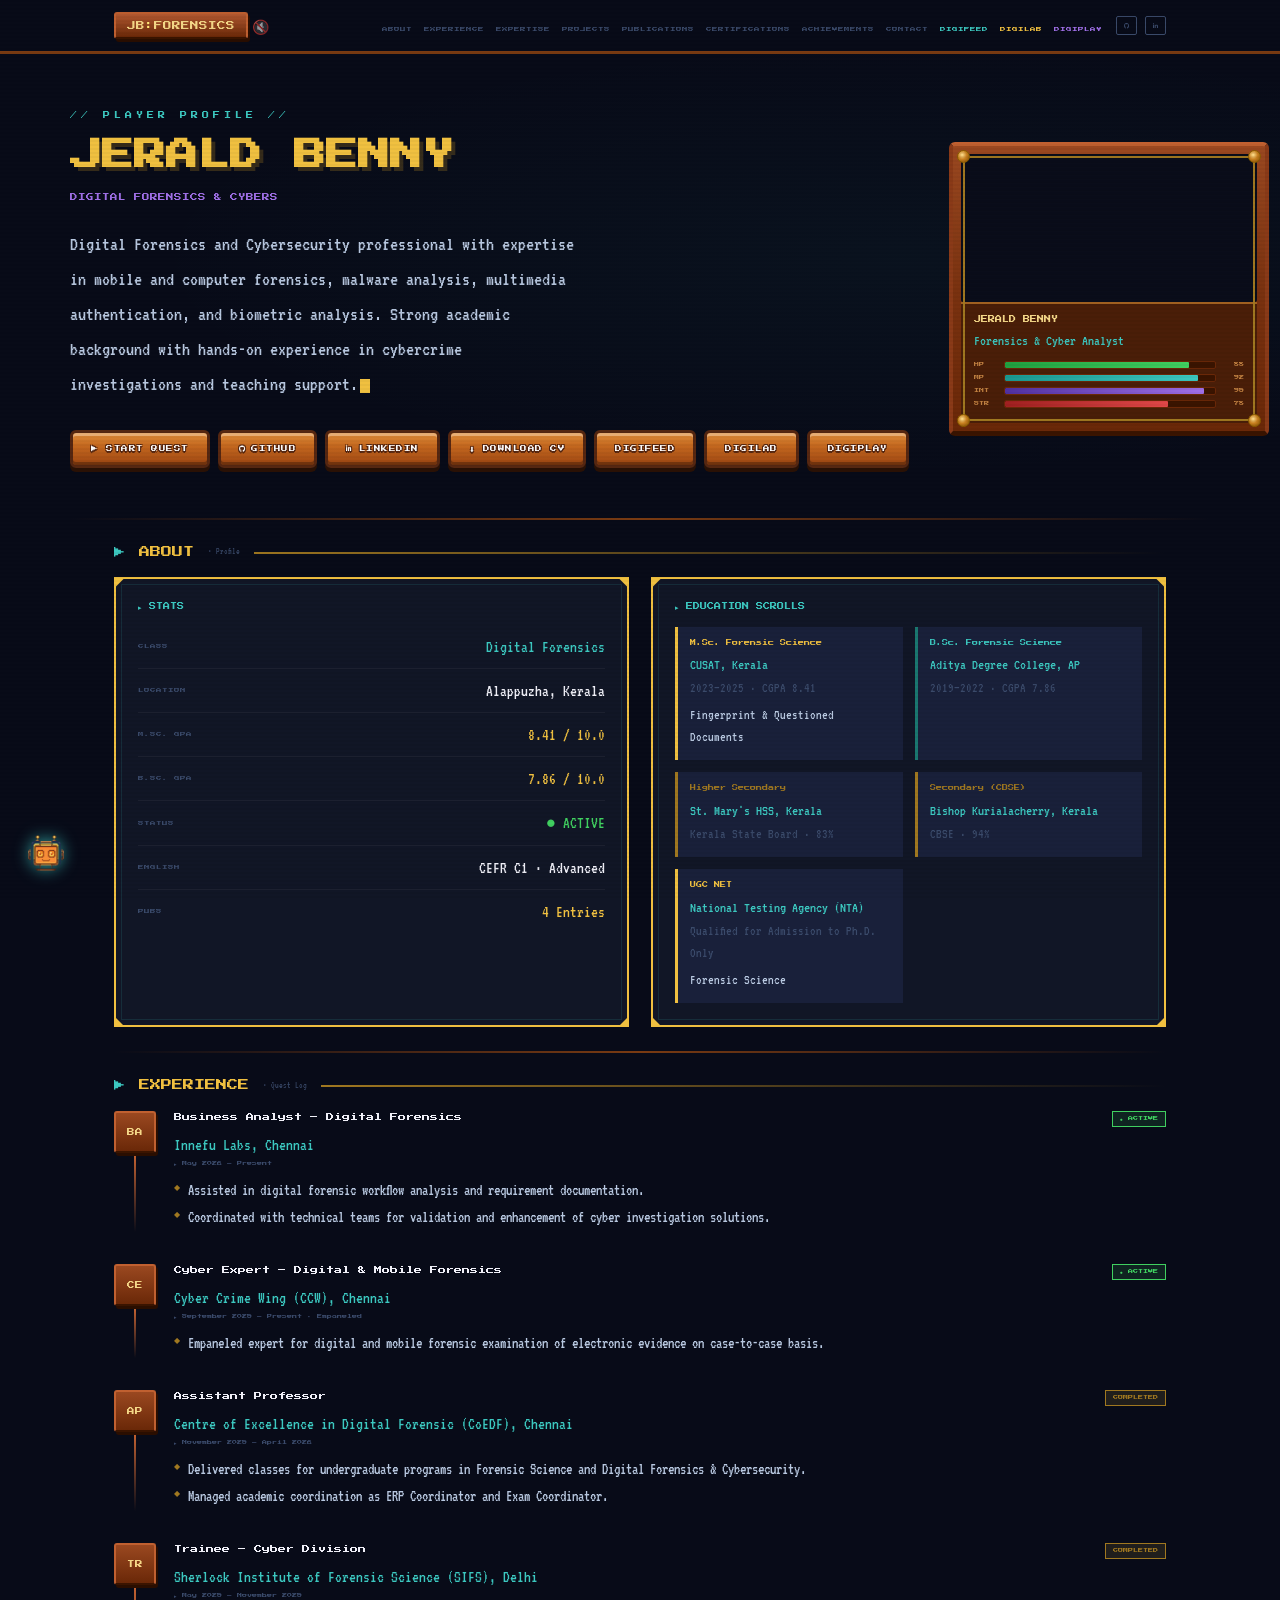
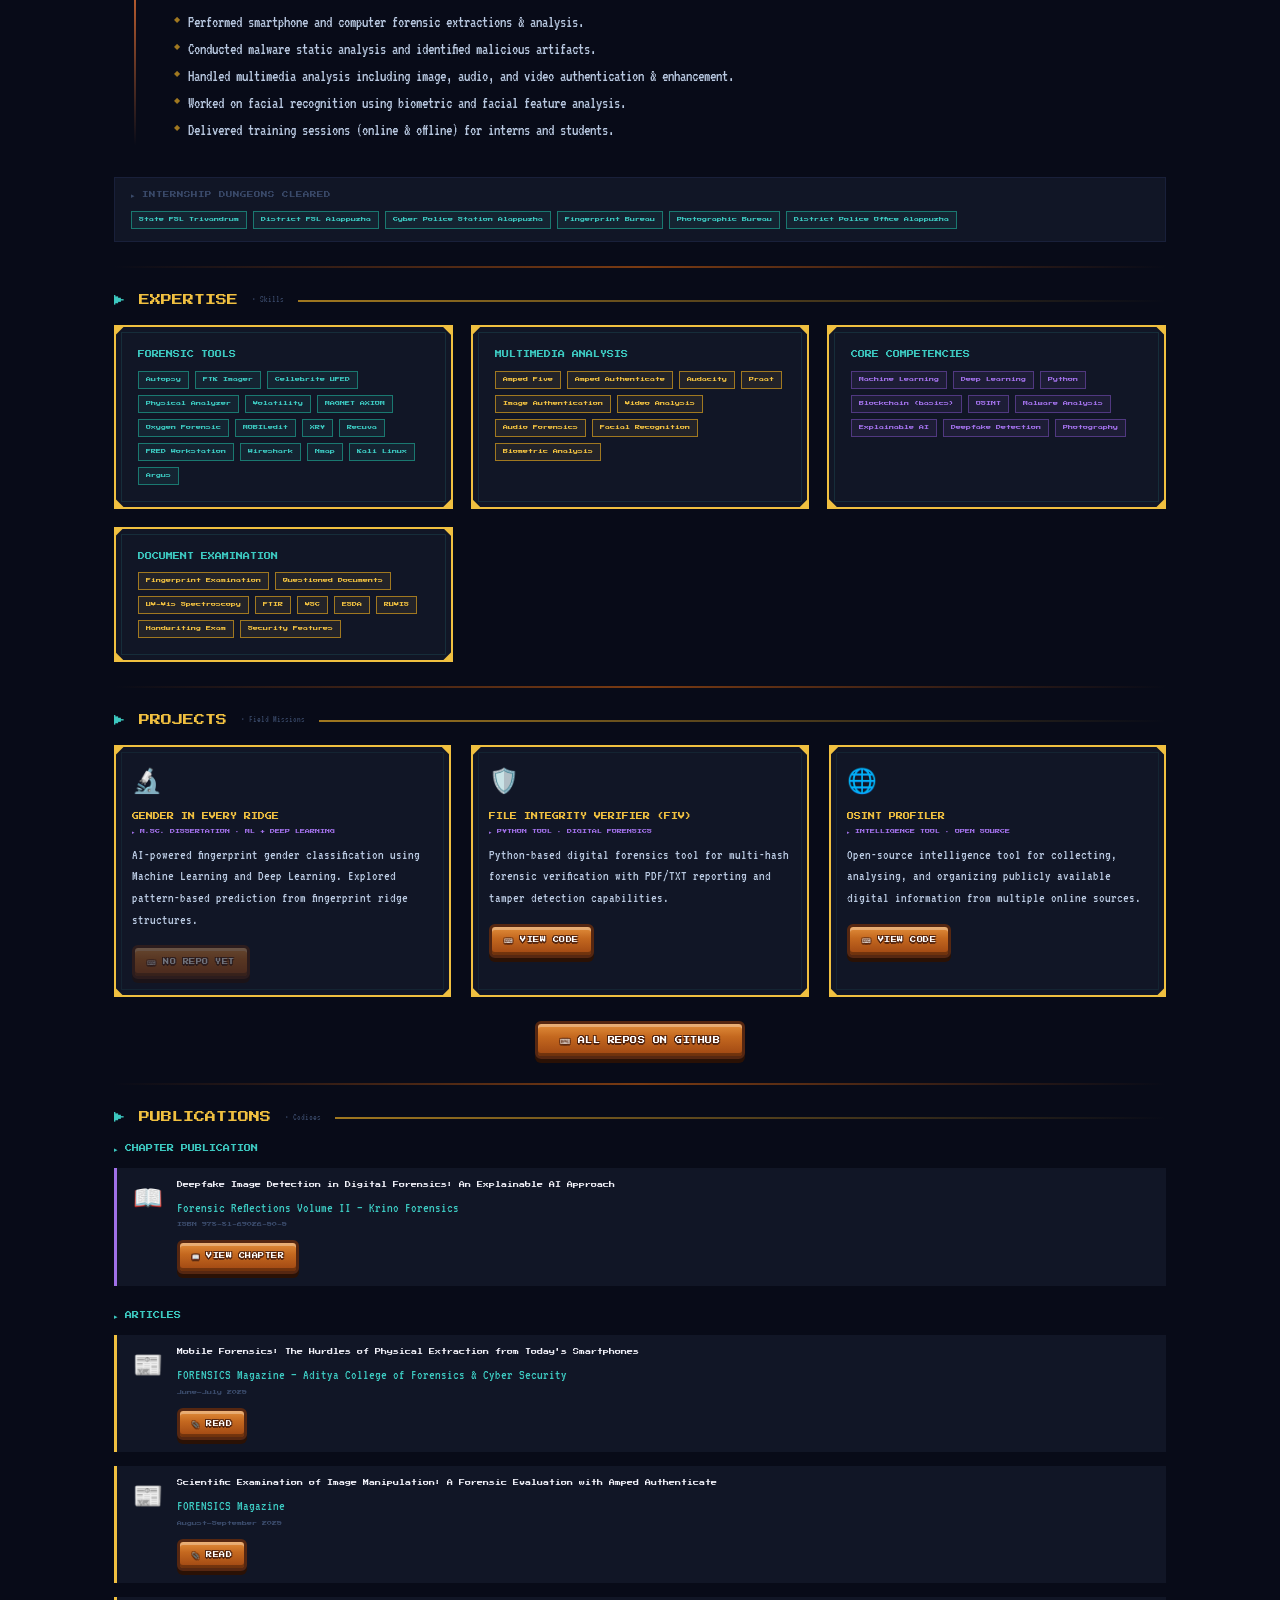
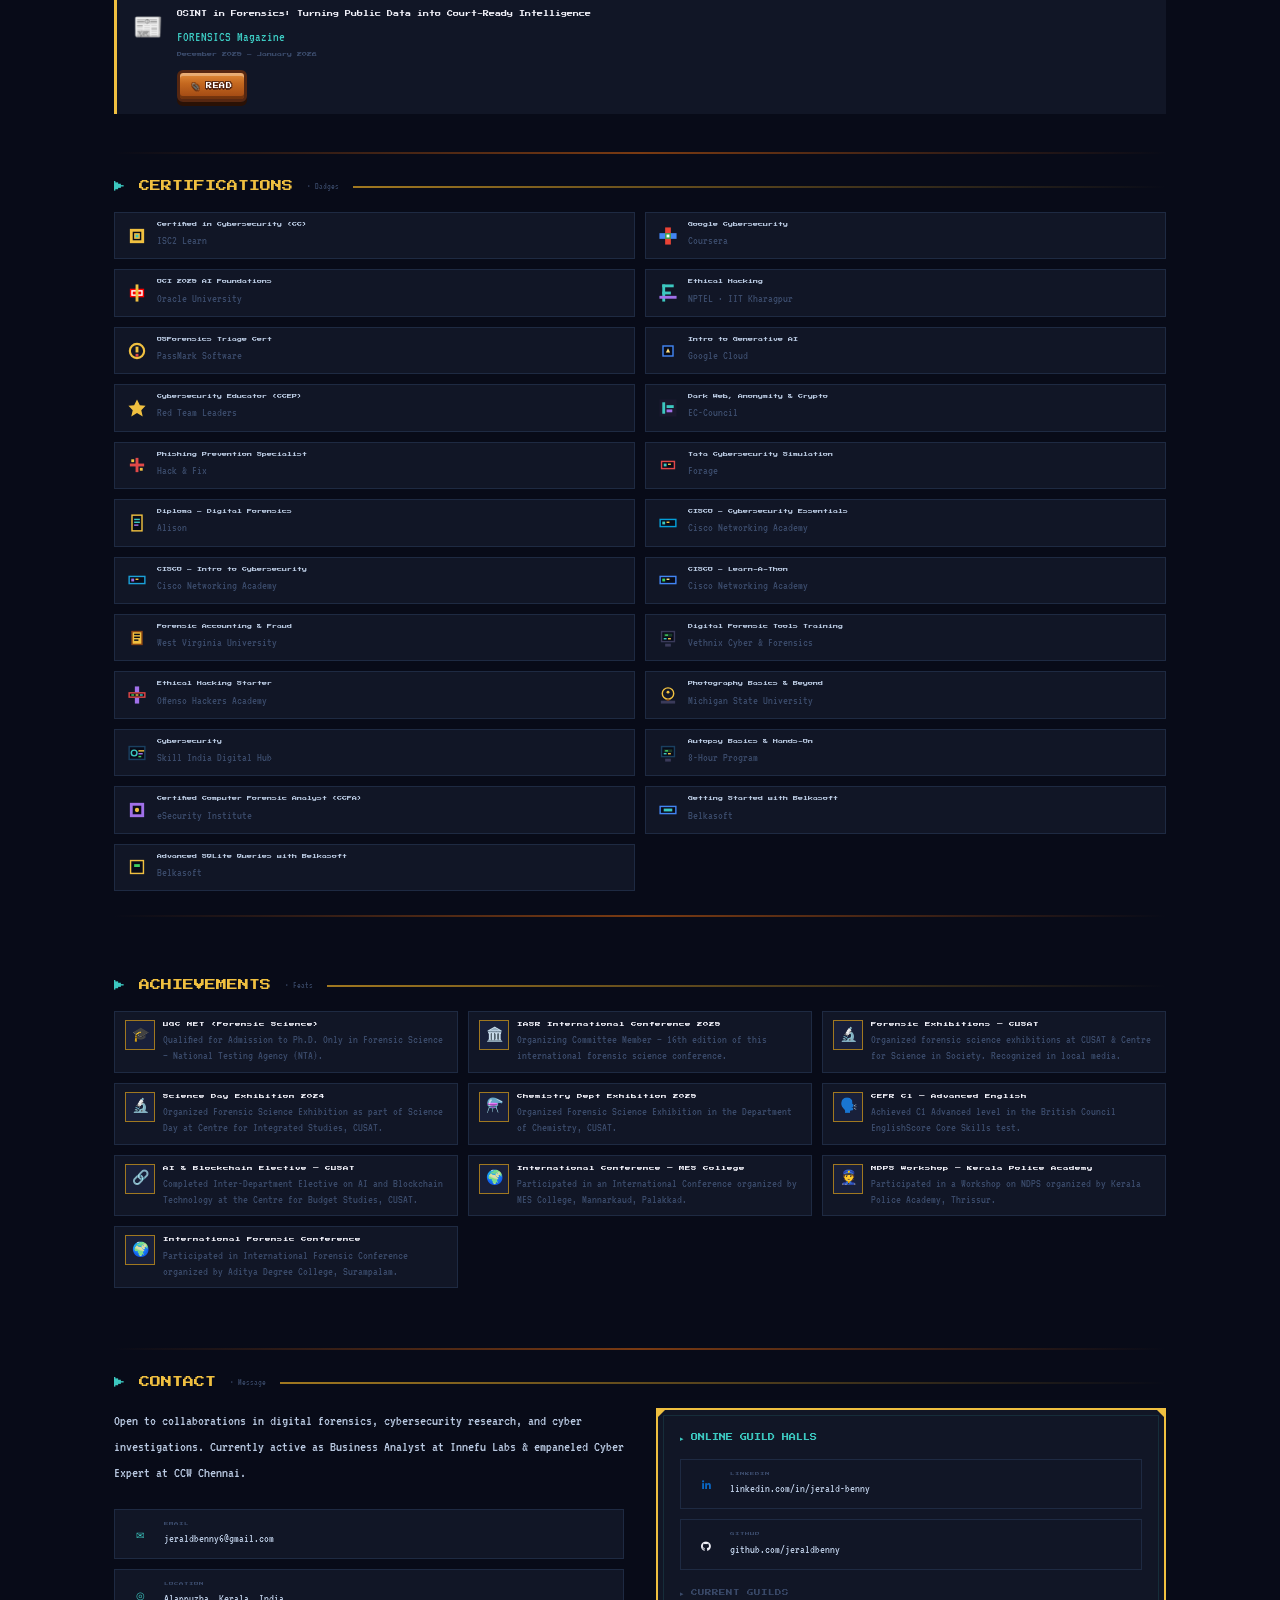
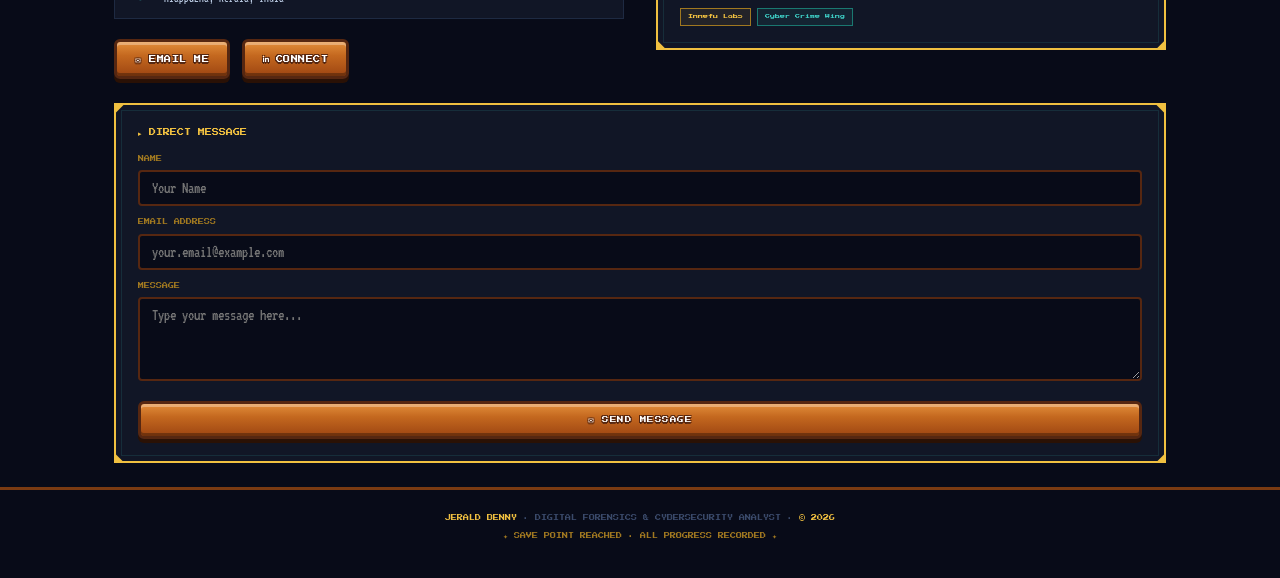
==== commit 5b02056f: "feat: enhance portfolio with dedicated OG banners, JSON-LD schema, DigiLab 125+ formats & uniform fo" ====
--- a/index.html
+++ b/index.html
@@ -36,17 +36,53 @@
   "name": "Jerald Benny",
   "url": "https://jeraldbenny.qd.je/",
   "image": "https://jeraldbenny.qd.je/opengraph.png",
-  "jobTitle": "Digital Forensics & Cybersecurity Analyst",
+  "jobTitle": "Business Analyst - Digital Forensics",
+  "worksFor": [
+    {
+      "@type": "Organization",
+      "name": "Innefu Labs",
+      "jobTitle": "Business Analyst - Digital Forensics"
+    },
+    {
+      "@type": "Organization",
+      "name": "Cyber Crime Wing (CCW), Chennai",
+      "jobTitle": "Empaneled Cyber Expert"
+    }
+  ],
+  "alumniOf": [
+    {
+      "@type": "CollegeOrUniversity",
+      "name": "Cochin University of Science and Technology (CUSAT)",
+      "department": "M.Sc. Forensic Science"
+    },
+    {
+      "@type": "CollegeOrUniversity",
+      "name": "Aditya Degree College",
+      "department": "B.Sc. Forensic Science"
+    }
+  ],
+  "address": {
+    "@type": "PostalAddress",
+    "addressLocality": "Alappuzha",
+    "addressRegion": "Kerala",
+    "addressCountry": "India"
+  },
   "sameAs": [
     "https://github.com/jeraldbenny",
     "https://www.linkedin.com/in/jerald-benny-8b9a6a36a"
   ],
   "knowsAbout": [
     "Digital Forensics",
-    "Cybersecurity",
-    "OSINT",
+    "Incident Response",
     "Malware Analysis",
-    "Incident Response"
+    "Cyber Threat Intelligence",
+    "OSINT (Open Source Intelligence)",
+    "Mobile Forensics",
+    "Memory Forensics",
+    "Network Forensics",
+    "Cryptographic Integrity & Hashing",
+    "EXIF Metadata Analysis",
+    "Email Header Forensics"
   ],
   "hasPart": [
     {
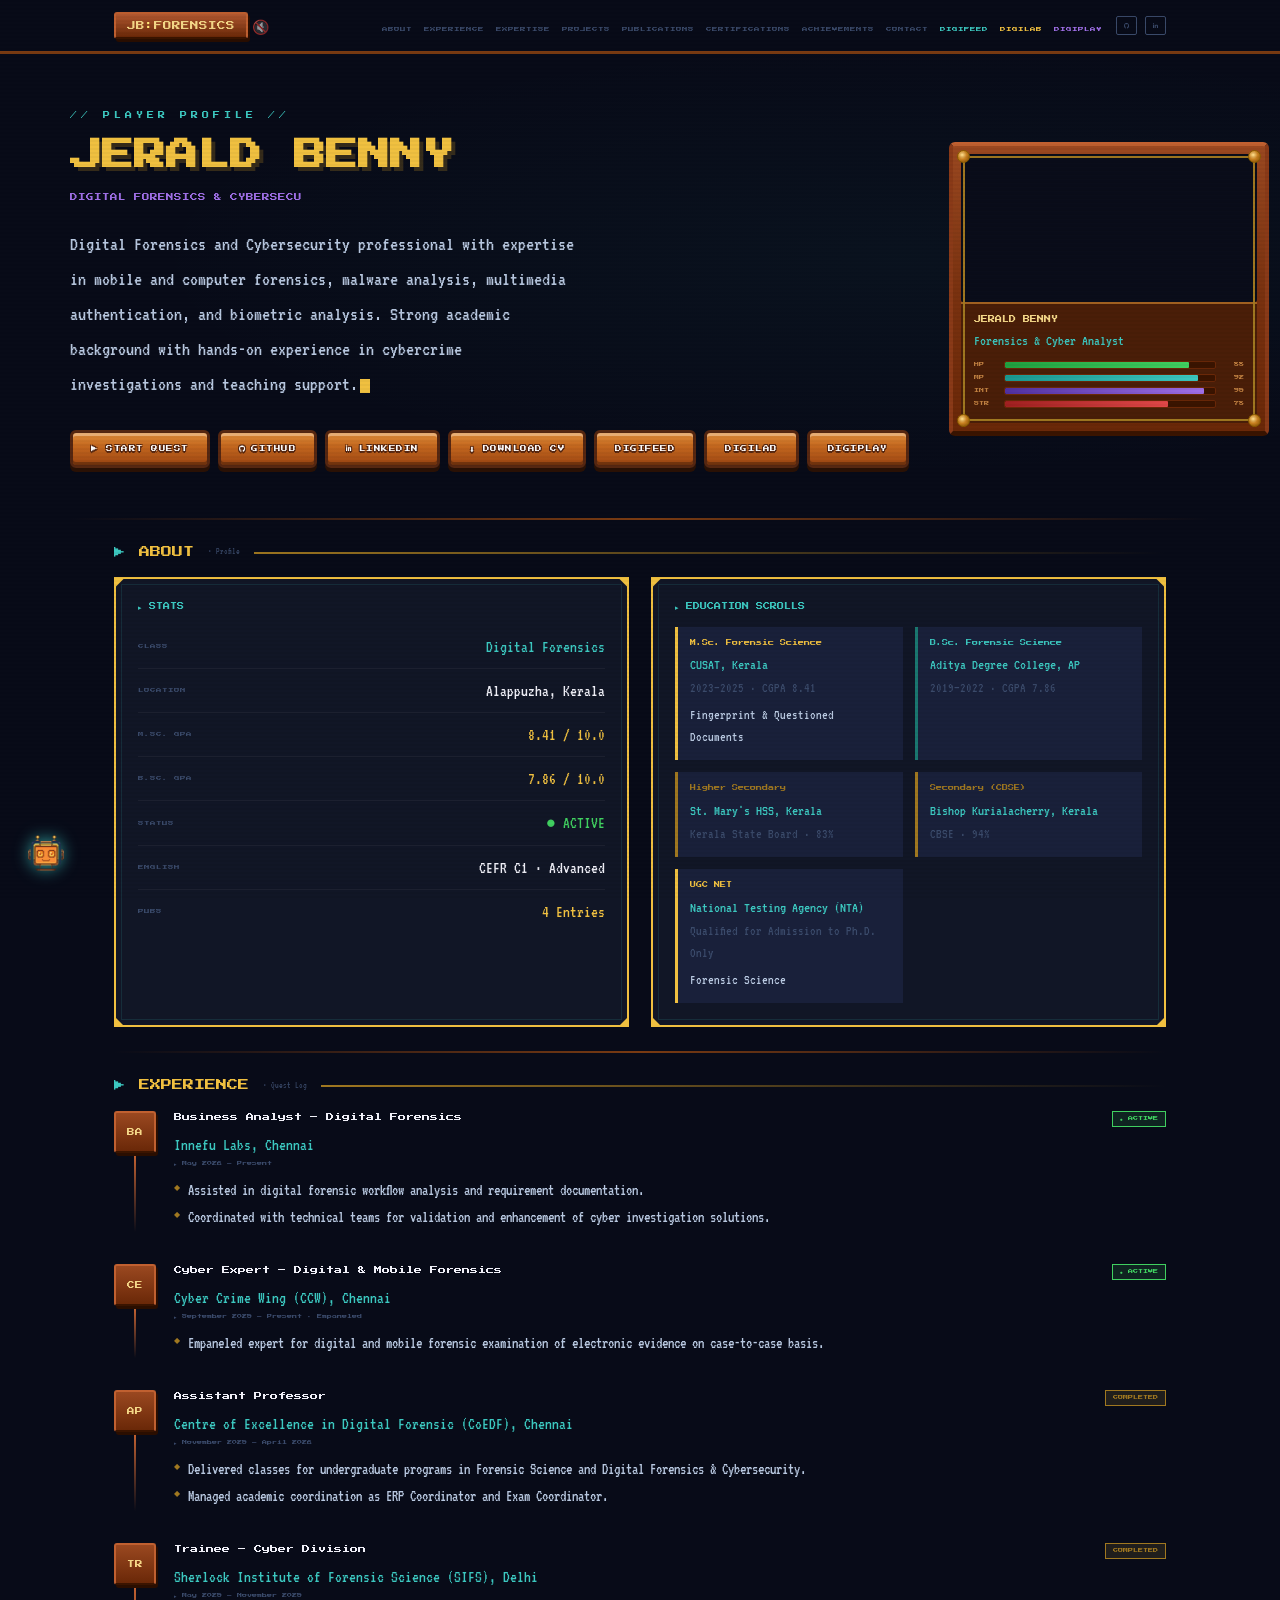
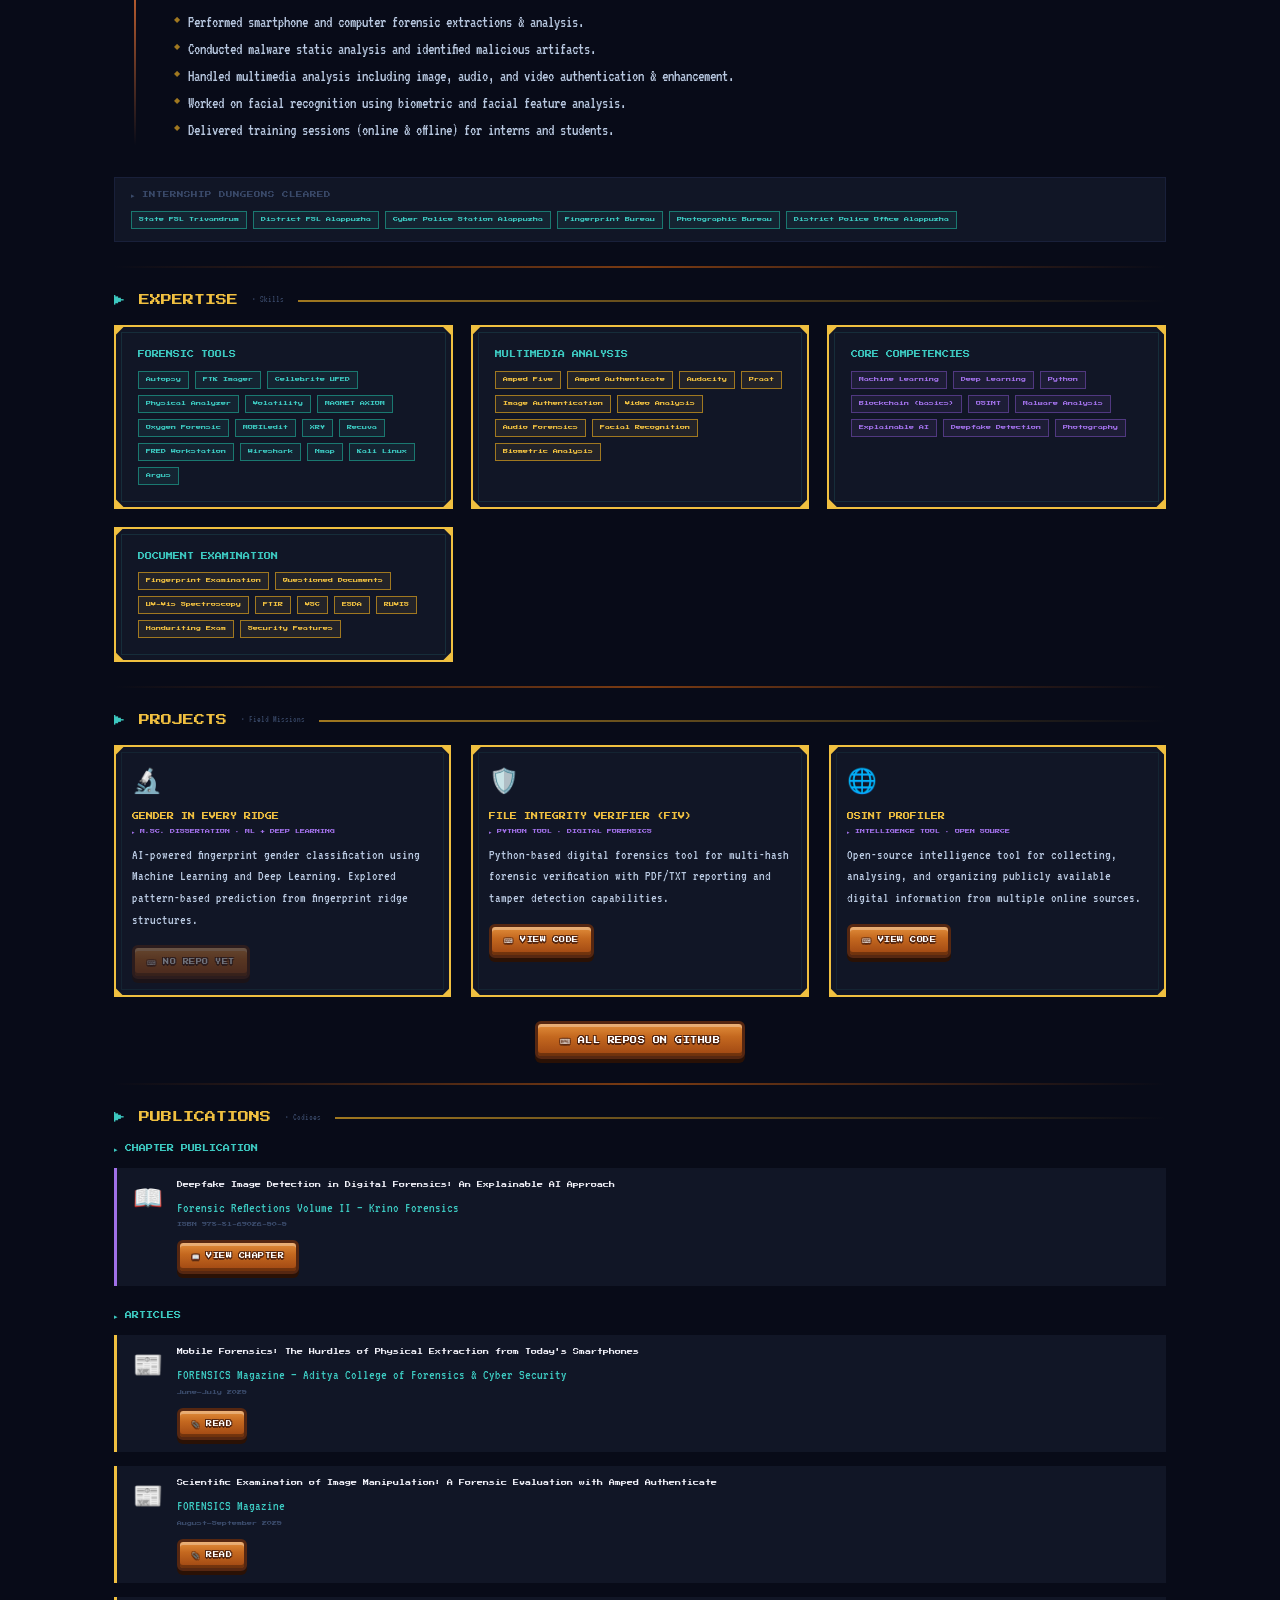
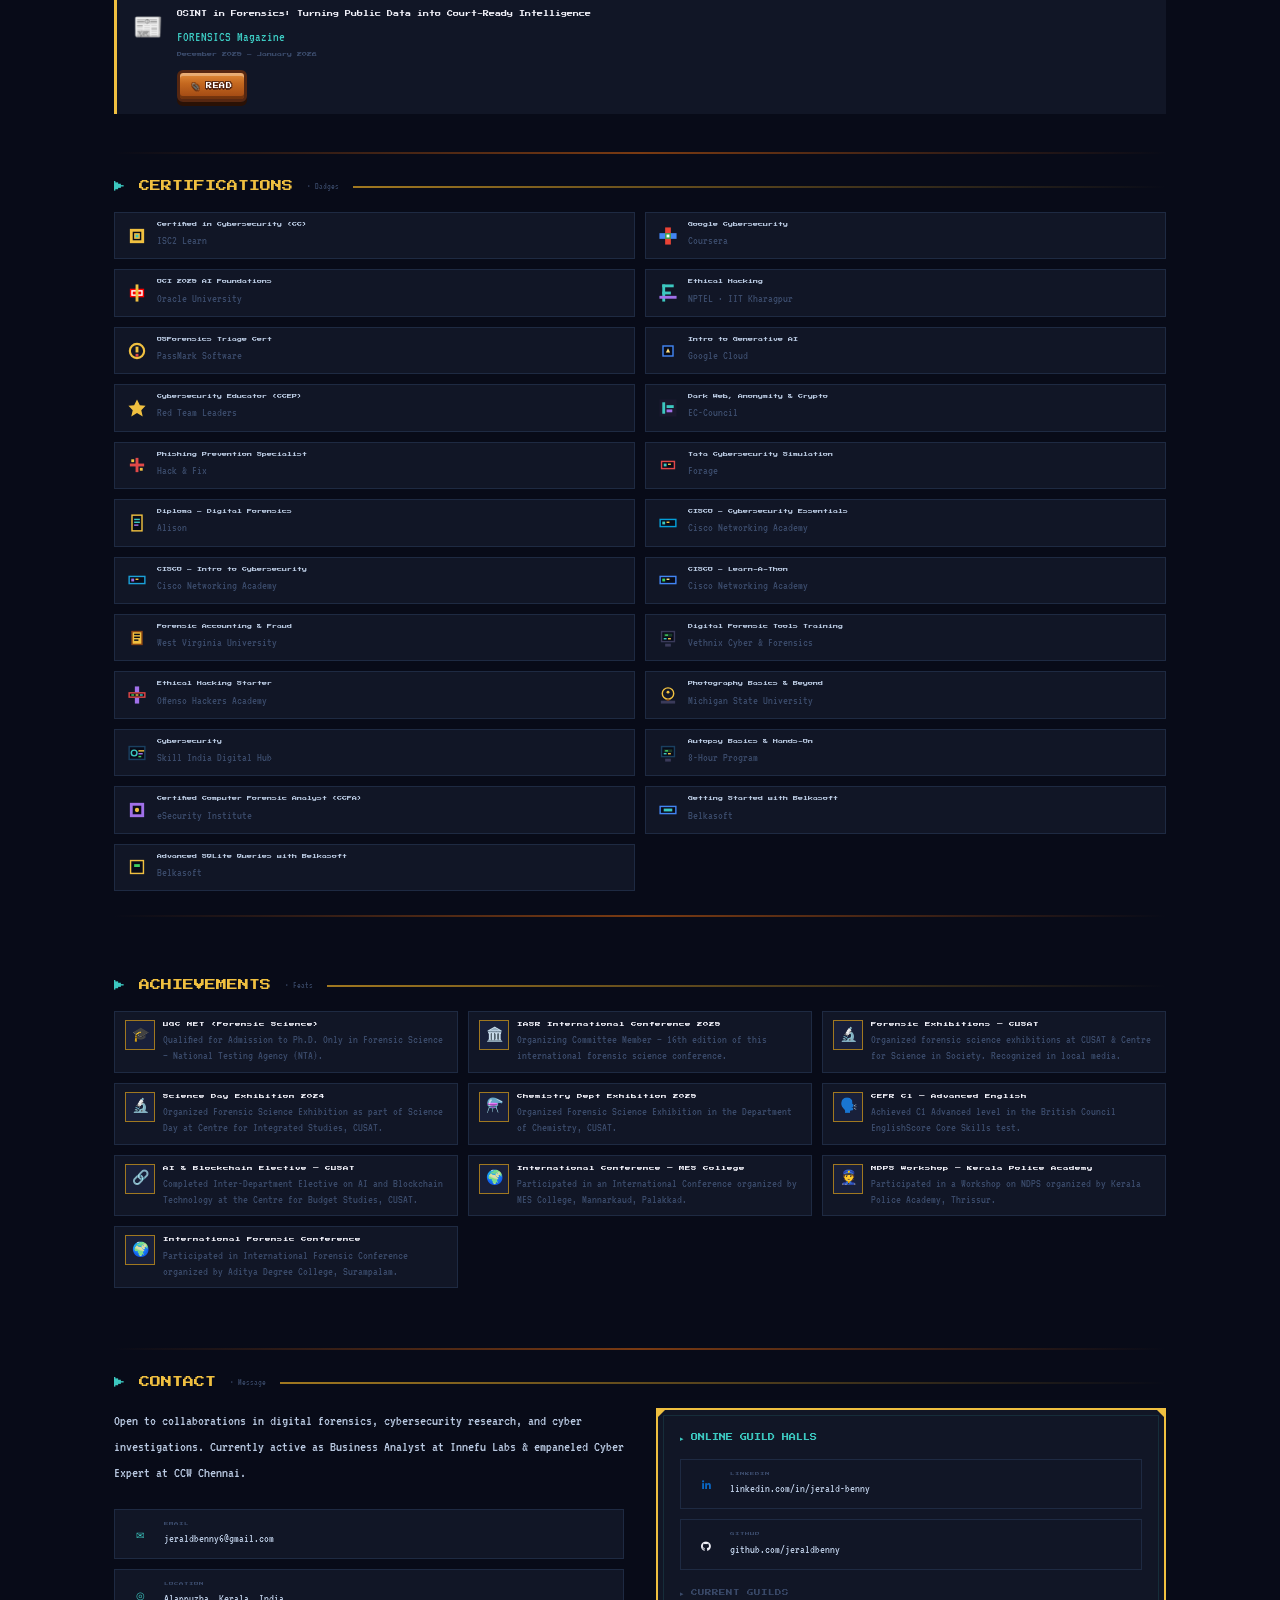
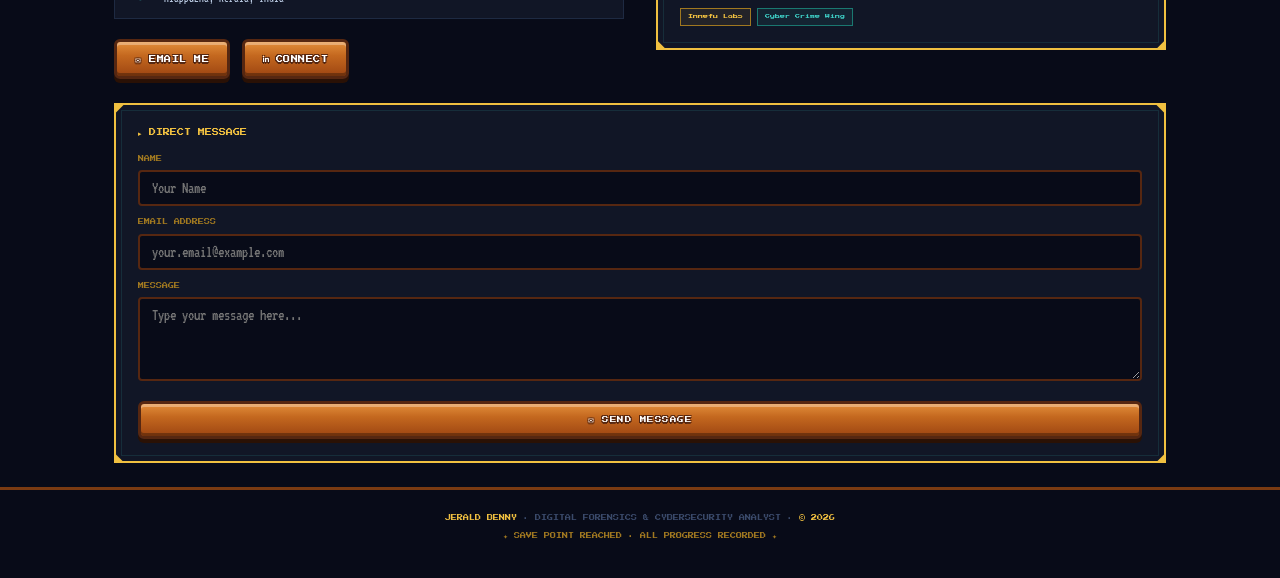
==== commit 70079c88: "fix(seo): add required applicationCategory, operatingSystem and offers to WebApplication schema - Sa" ====
--- a/index.html
+++ b/index.html
@@ -89,19 +89,40 @@
       "@type": "WebApplication",
       "name": "DigiFeed",
       "url": "https://jeraldbenny.qd.je/digifeed/",
-      "description": "Daily automated digital forensics and cybersecurity threat intelligence feed."
+      "description": "Daily automated digital forensics and cybersecurity threat intelligence feed.",
+      "applicationCategory": "SecurityApplication",
+      "operatingSystem": "All",
+      "offers": {
+        "@type": "Offer",
+        "price": "0",
+        "priceCurrency": "USD"
+      }
     },
     {
       "@type": "WebApplication",
       "name": "DigiLab (DigiTool)",
       "url": "https://jeraldbenny.qd.je/digilab/",
-      "description": "Browser-based digital forensics and OSINT investigation workstation."
+      "description": "Browser-based digital forensics and OSINT investigation workstation.",
+      "applicationCategory": "SecurityApplication",
+      "operatingSystem": "All",
+      "offers": {
+        "@type": "Offer",
+        "price": "0",
+        "priceCurrency": "USD"
+      }
     },
     {
       "@type": "WebApplication",
       "name": "DigiPlay",
       "url": "https://jeraldbenny.qd.je/digiplay/",
-      "description": "Interactive 3D digital forensics playground and gamified CTF challenge arena."
+      "description": "Interactive 3D digital forensics playground and gamified CTF challenge arena.",
+      "applicationCategory": "EducationalApplication",
+      "operatingSystem": "All",
+      "offers": {
+        "@type": "Offer",
+        "price": "0",
+        "priceCurrency": "USD"
+      }
     }
   ]
 }
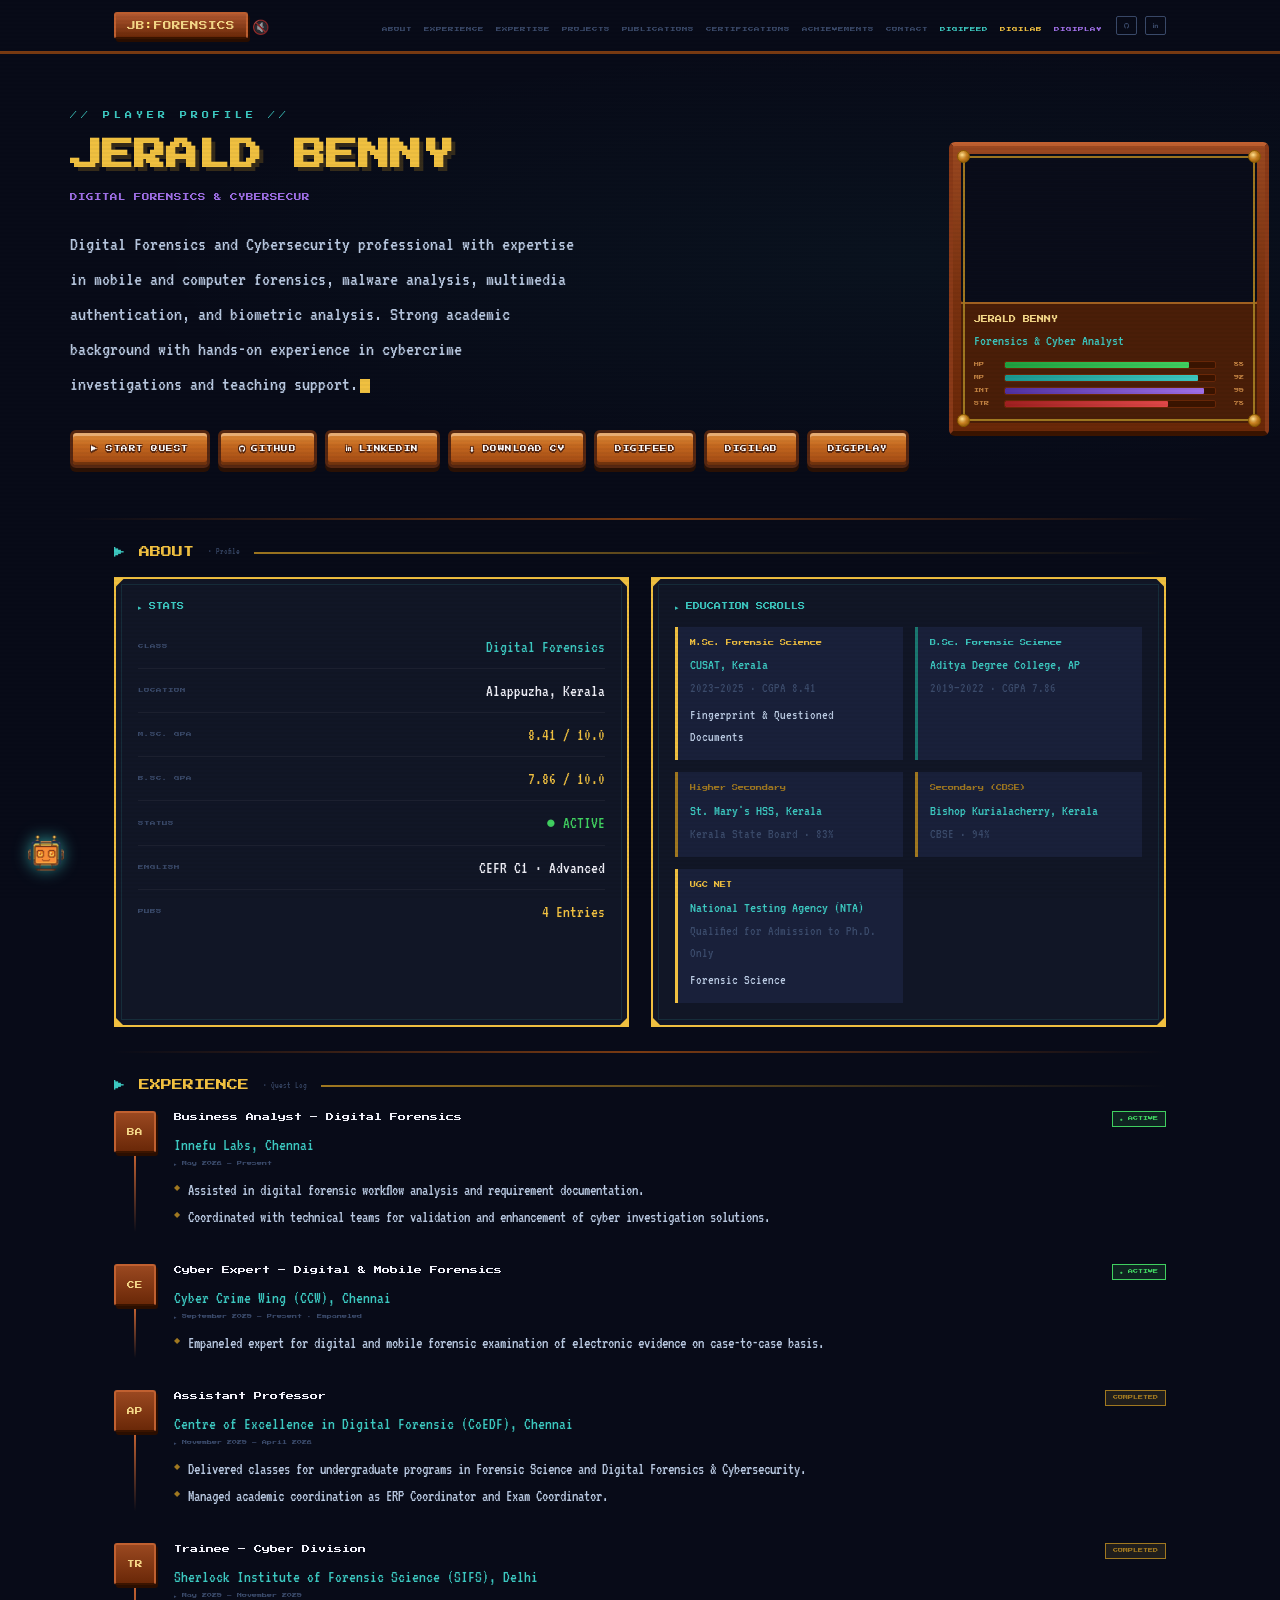
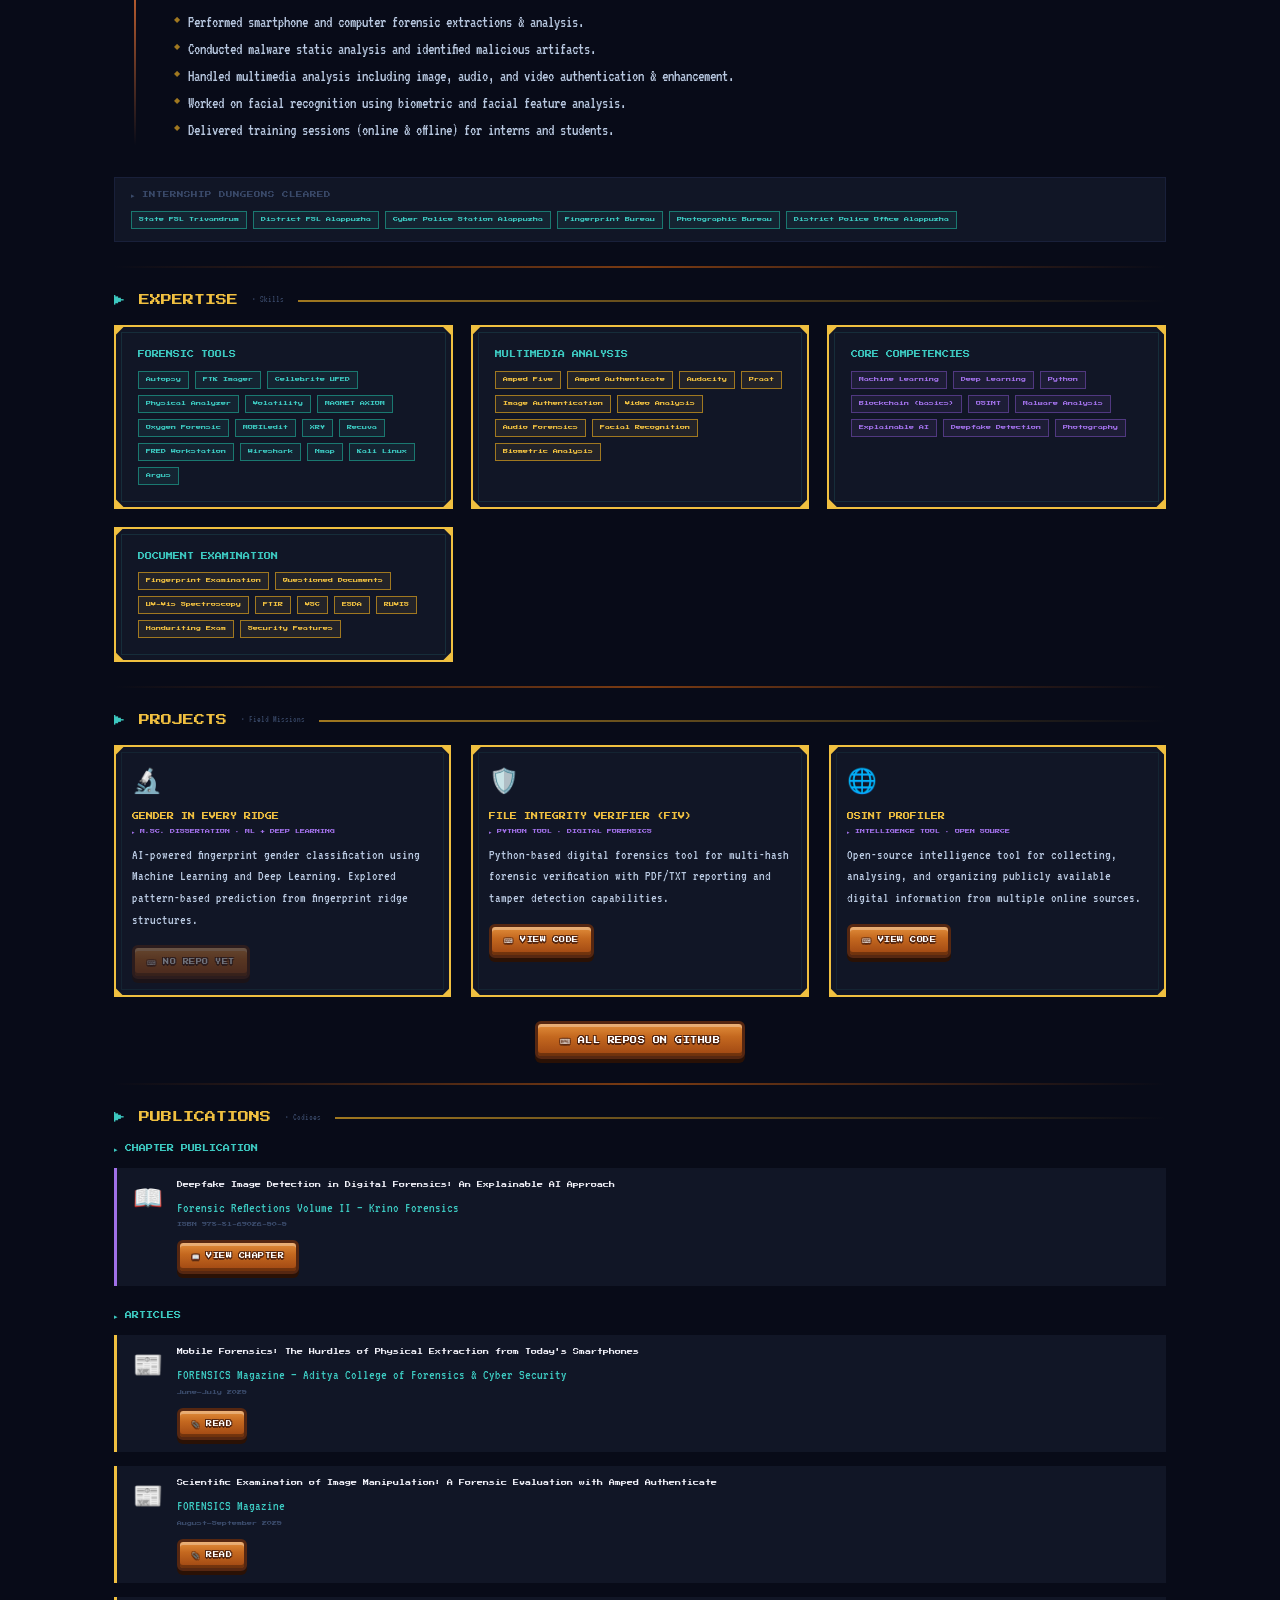
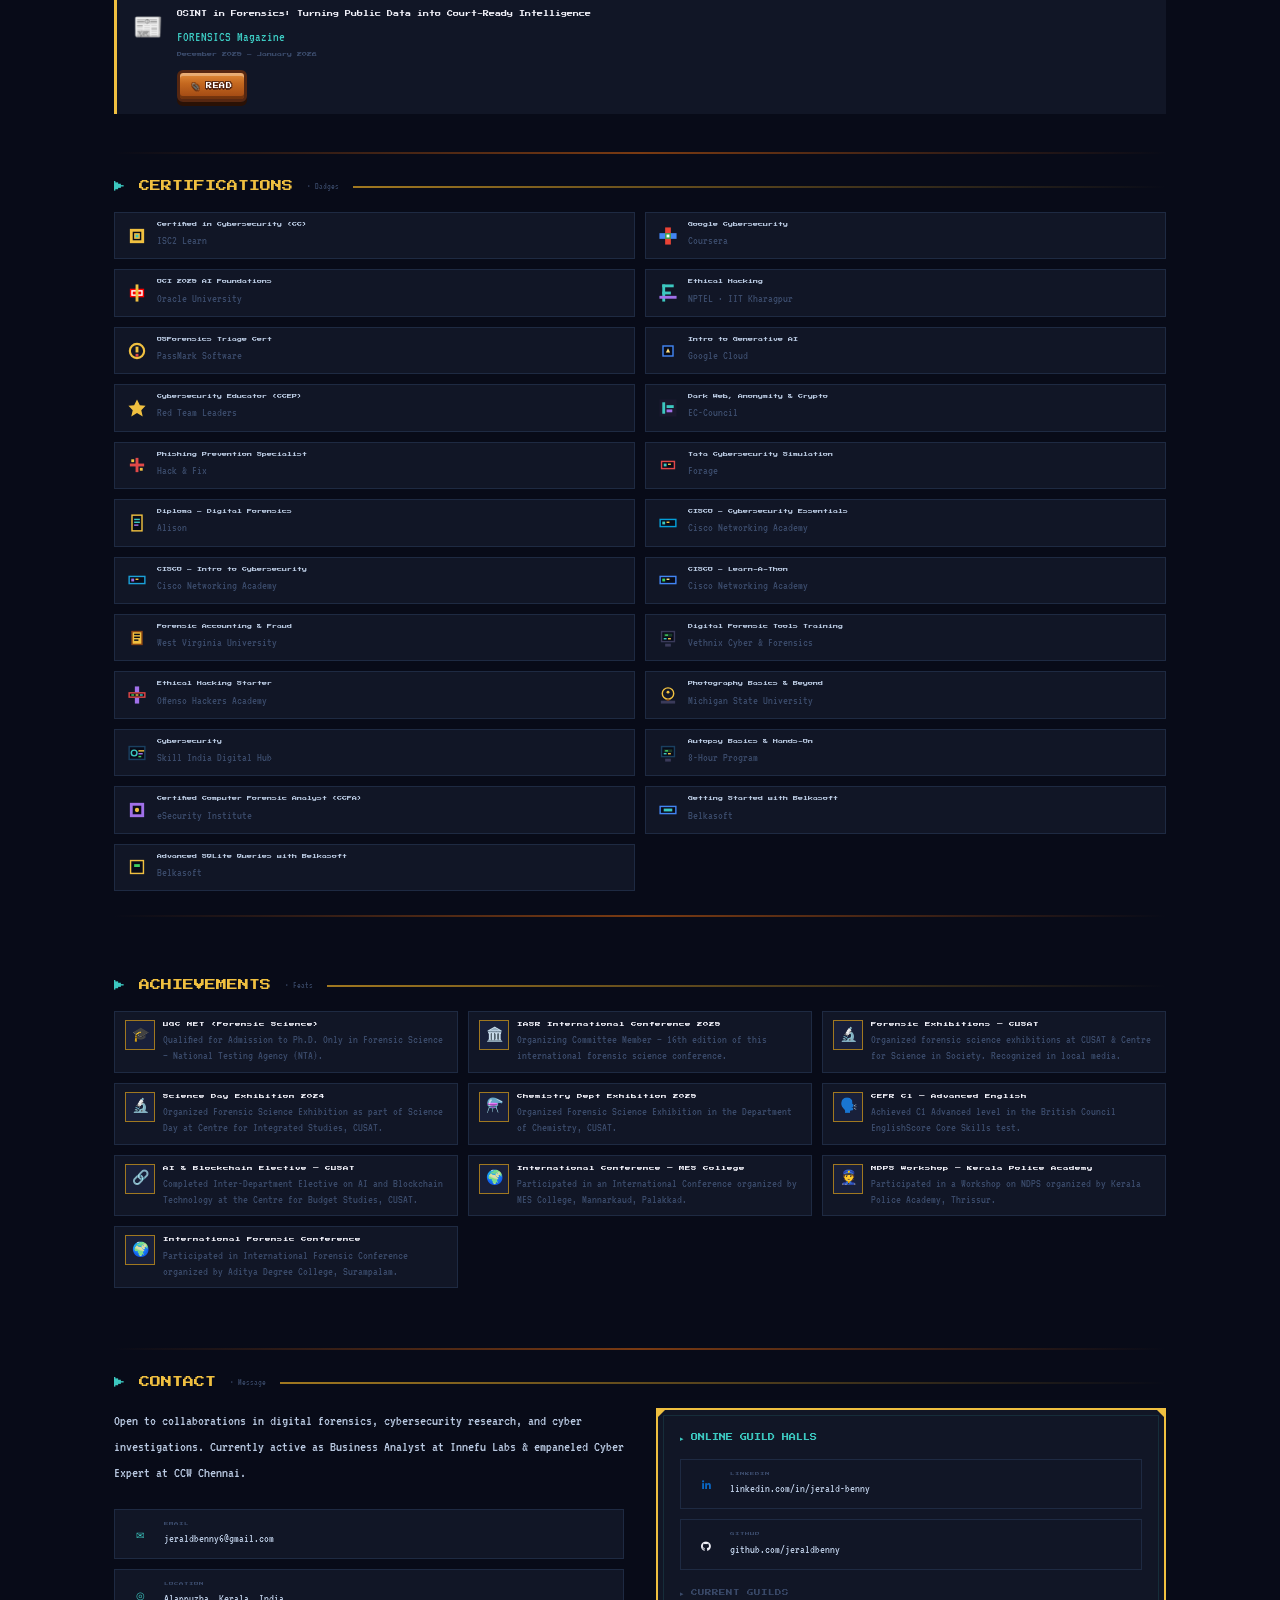
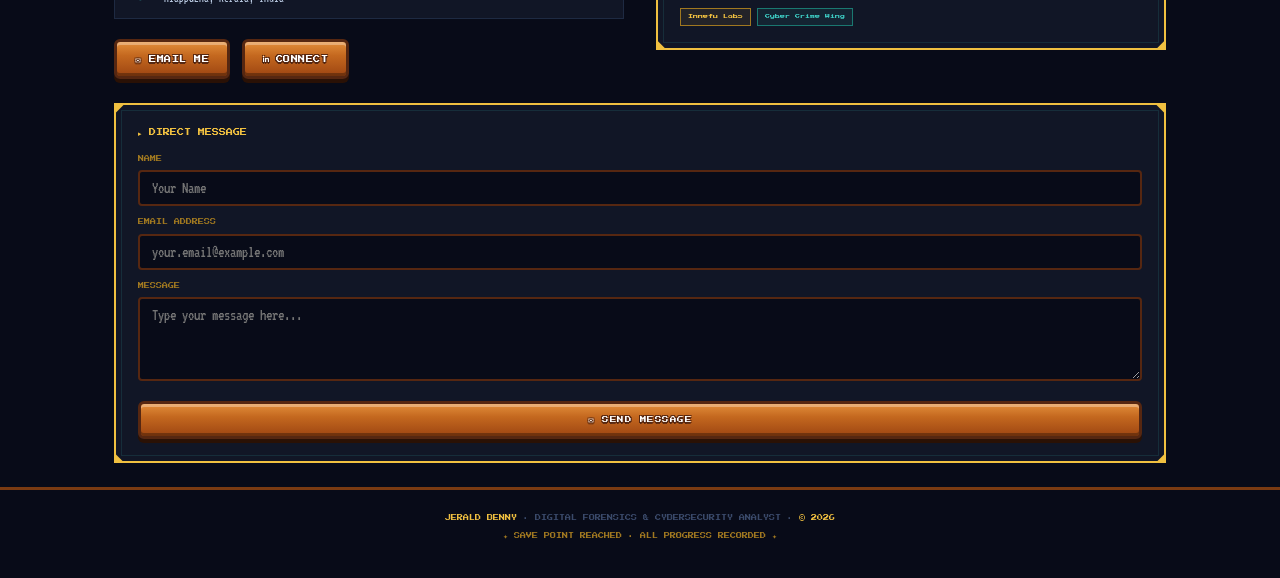
==== commit 3496be13: "feat: implement smart tracker, 25-day rolling logs, unified pipeline ops tab, and 3D direct crime sc" ====
--- a/index.html
+++ b/index.html
@@ -16,7 +16,7 @@
 <link rel="canonical" href="https://jeraldbenny.qd.je/" />
 
 <!-- Open Graph / Facebook -->
-<meta property="og:title" content="Jerald Benny | Digital Forensics & Cybersecurity Expert">
+<meta property="og:title" content="Jerald Benny | Digital Forensics & Cybersecurity Analyst">
 <meta property="og:description" content="Portfolio of Jerald Benny. Expertise in digital forensics, OSINT, and cyber investigations.">
 <meta property="og:type" content="website">
 <meta property="og:url" content="https://jeraldbenny.qd.je/">
@@ -24,7 +24,7 @@
 
 <!-- Twitter -->
 <meta name="twitter:card" content="summary_large_image">
-<meta name="twitter:title" content="Jerald Benny | Digital Forensics & Cybersecurity Expert">
+<meta name="twitter:title" content="Jerald Benny | Digital Forensics & Cybersecurity Analyst">
 <meta name="twitter:description" content="Portfolio of Jerald Benny. Expertise in digital forensics, OSINT, and cyber investigations.">
 <meta name="twitter:image" content="https://jeraldbenny.qd.je/opengraph.png">
 
@@ -129,7 +129,8 @@
 </script>
 
 <link rel="icon" type="image/png" href="favicon.png">
-<title>Jerald Benny | Digital Forensics & Cybersecurity Expert</title>
+<title>Jerald Benny | Digital Forensics & Cybersecurity Analyst</title>
+<script src="tracker.js" defer></script>
 <link href="https://fonts.googleapis.com/css2?family=Press+Start+2P&family=VT323&display=swap" rel="stylesheet">
 <link rel="stylesheet" href="https://cdnjs.cloudflare.com/ajax/libs/font-awesome/6.4.0/css/all.min.css">
 <style>
@@ -538,13 +539,13 @@
       <p class="hero-role"><span id="typewriter"></span></p>
       <p class="hero-desc">Digital Forensics and Cybersecurity professional with expertise in mobile and computer forensics, malware analysis, multimedia authentication, and biometric analysis. Strong academic background with hands-on experience in cybercrime investigations and teaching support.<span class="blink"></span></p>
       <div class="hero-btns">
-        <a href="#contact" class="wpx-btn wpx-gold">&#9654; START QUEST</a>
-        <a href="https://github.com/jeraldbenny" target="_blank" rel="noopener" class="wpx-btn wpx-ghost"><i class="fab fa-github" style="font-size:inherit;"></i> GITHUB</a>
-        <a href="https://www.linkedin.com/in/jerald-benny-8b9a6a36a" target="_blank" rel="noopener" class="wpx-btn wpx-gem"><i class="fab fa-linkedin-in" style="font-size:inherit;"></i> LINKEDIN</a>
-        <a href="Jerald_Benny_Resume.pdf" download class="wpx-btn wpx-cv" aria-label="Download Curriculum Vitae">&#11015; DOWNLOAD CV</a>
-        <a href="/digifeed/" class="wpx-btn wpx-gold" aria-label="DigiFeed">DIGIFEED</a>
-        <a href="/digilab/" class="wpx-btn wpx-gold" aria-label="DigiLab">DIGILAB</a>
-        <a href="/digiplay/" class="wpx-btn wpx-wood" aria-label="DigiPlay">DIGIPLAY</a>
+        <a href="#contact" class="wpx-btn wpx-gold" data-track="Button: Start Quest">&#9654; START QUEST</a>
+        <a href="https://github.com/jeraldbenny" target="_blank" rel="noopener" class="wpx-btn wpx-ghost" data-track="External: GitHub Profile"><i class="fab fa-github" style="font-size:inherit;"></i> GITHUB</a>
+        <a href="https://www.linkedin.com/in/jerald-benny-8b9a6a36a" target="_blank" rel="noopener" class="wpx-btn wpx-gem" data-track="External: LinkedIn Profile"><i class="fab fa-linkedin-in" style="font-size:inherit;"></i> LINKEDIN</a>
+        <a href="Jerald_Benny_Resume.pdf" download class="wpx-btn wpx-cv" aria-label="Download Curriculum Vitae" data-track="Download CV / Resume">&#11015; DOWNLOAD CV</a>
+        <a href="/digifeed/" class="wpx-btn wpx-gold" aria-label="DigiFeed" data-track="Launch: DigiFeed">DIGIFEED</a>
+        <a href="/digilab/" class="wpx-btn wpx-gold" aria-label="DigiLab" data-track="Launch: DigiLab">DIGILAB</a>
+        <a href="/digiplay/" class="wpx-btn wpx-wood" aria-label="DigiPlay" data-track="Launch: DigiPlay">DIGIPLAY</a>
       </div>
     </div>
 
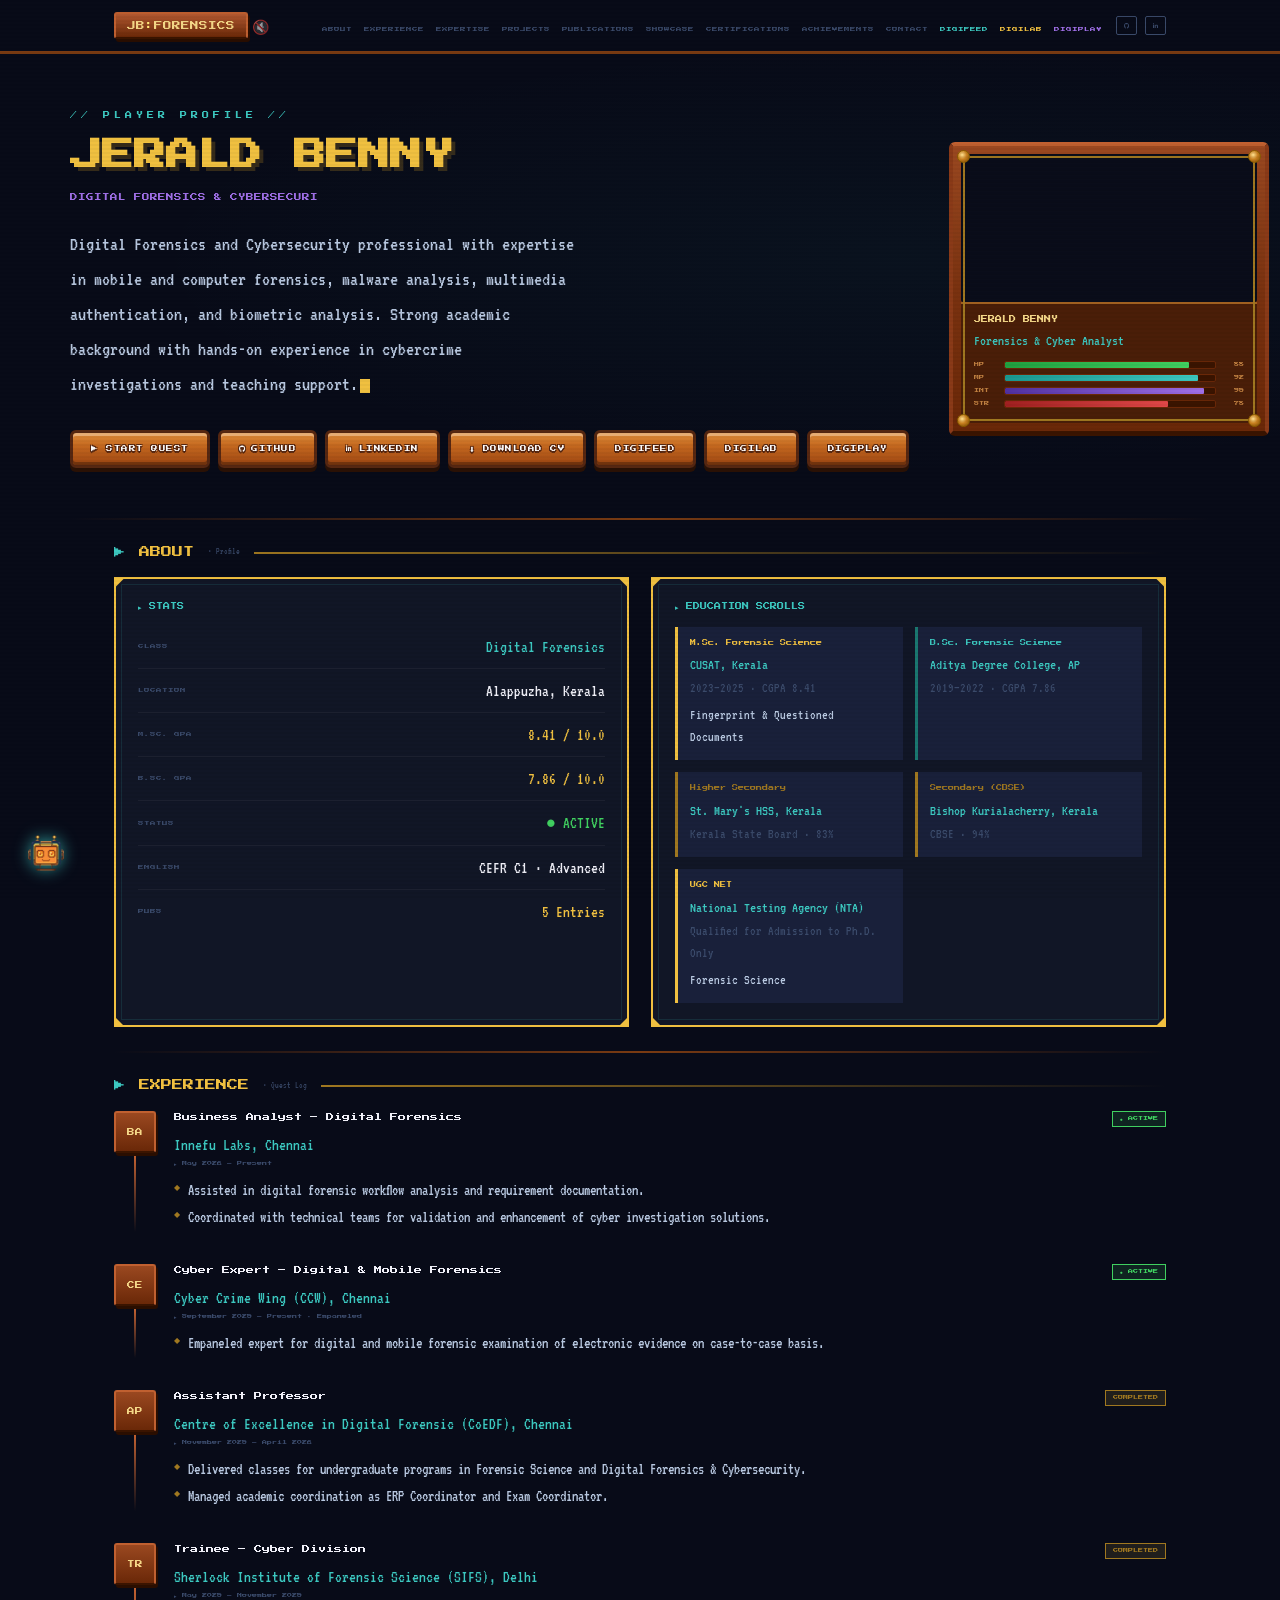
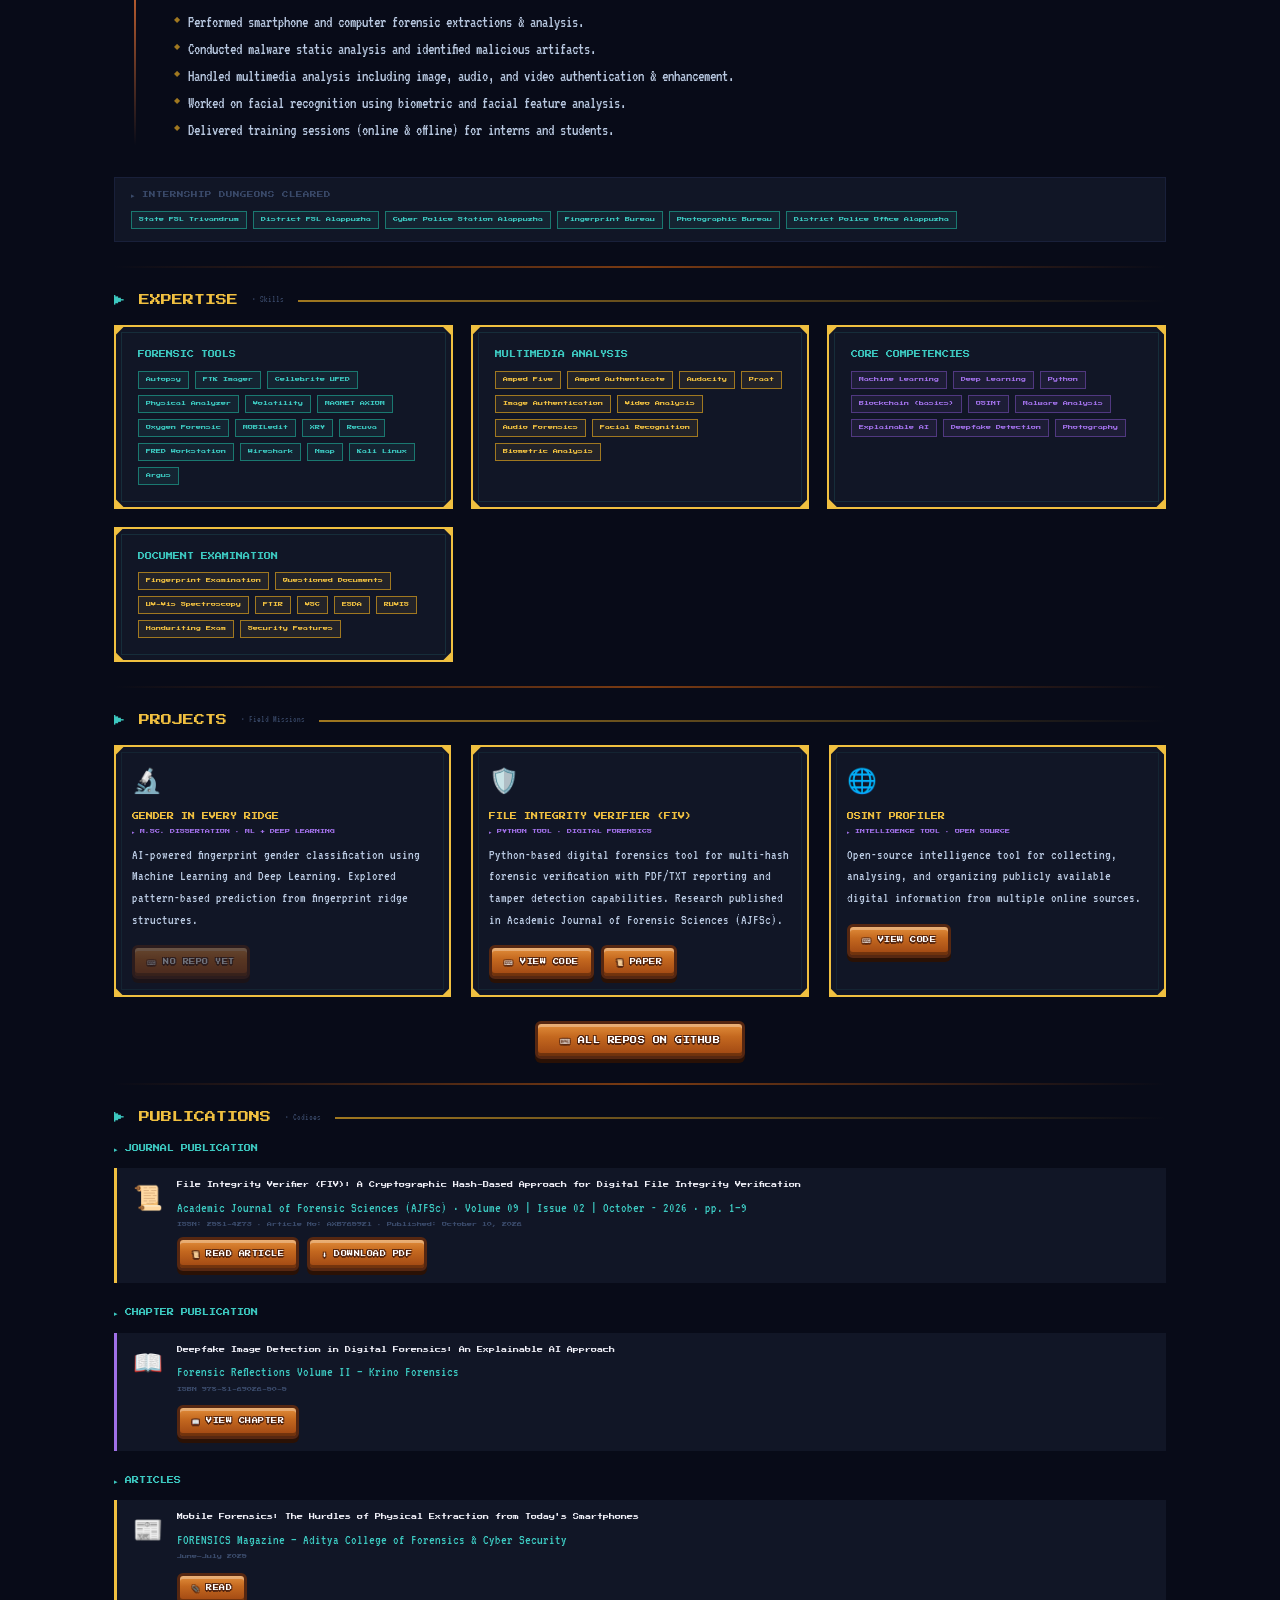
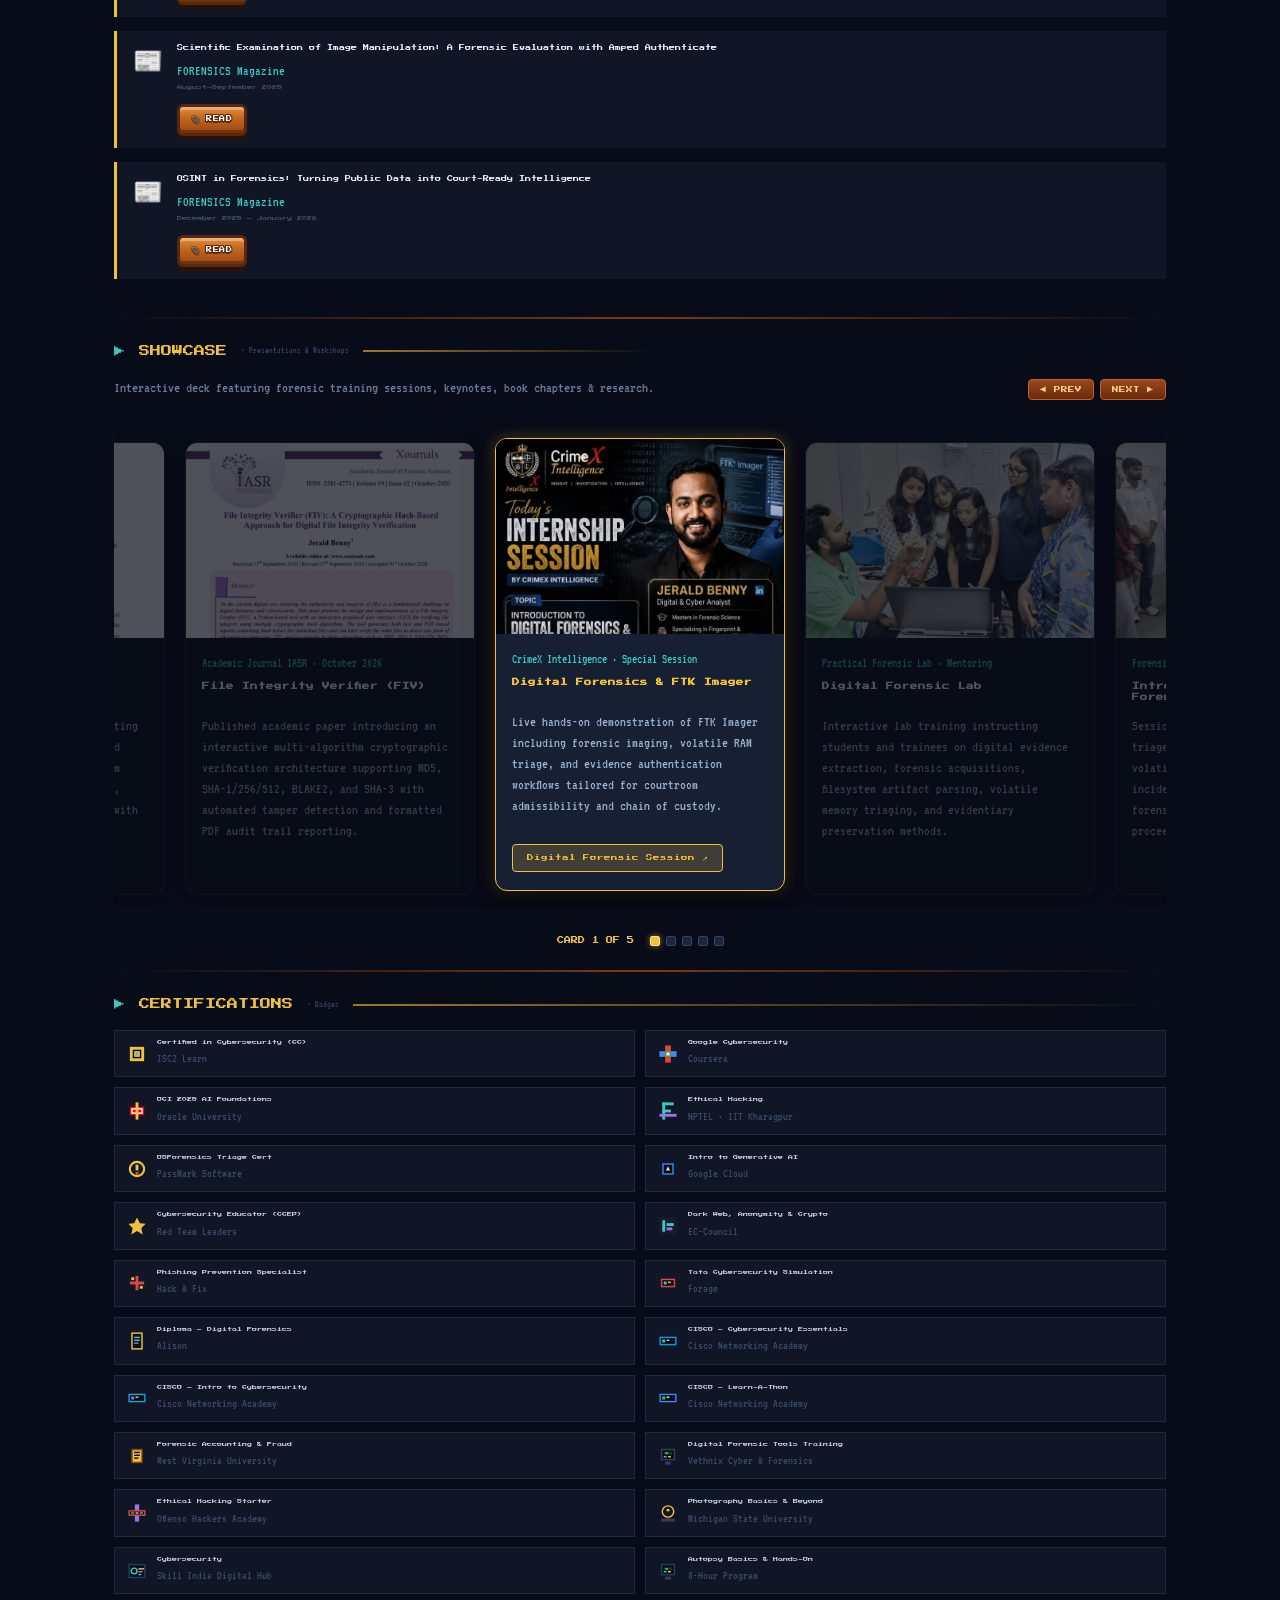
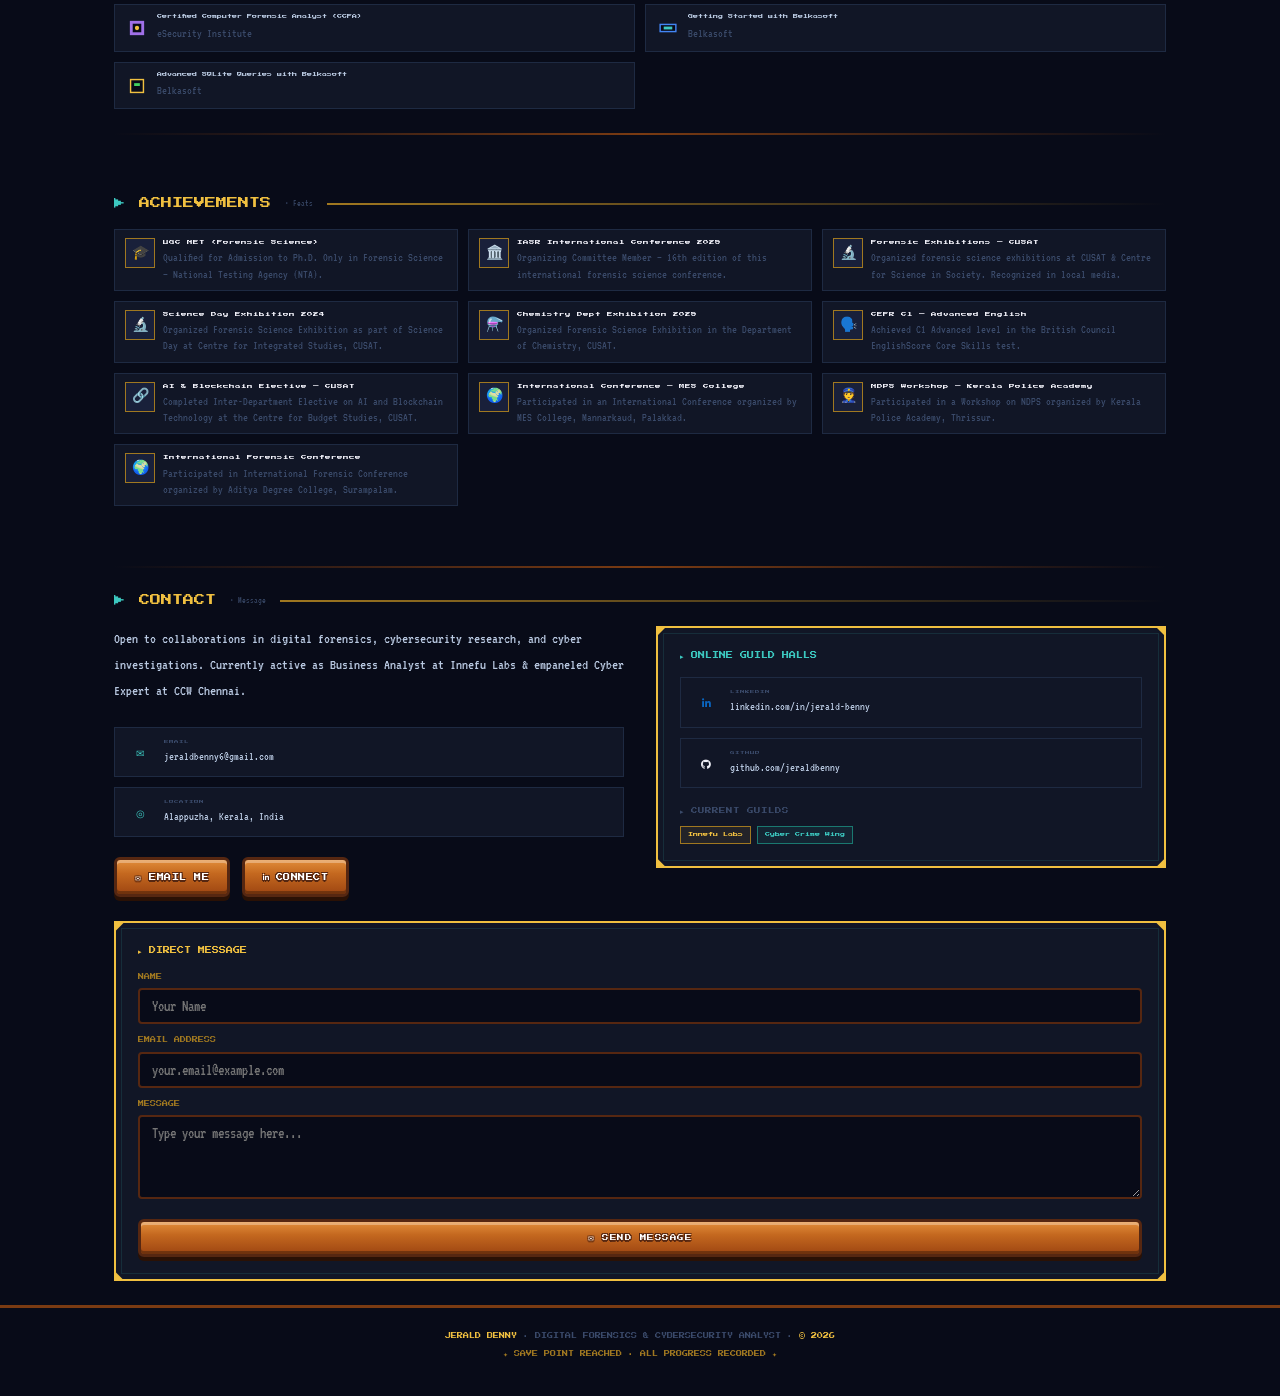
==== commit 5b58402d: "feat: add interactive showcase carousel, FIV publication & resolve security audit findings" ====
--- a/index.html
+++ b/index.html
@@ -14,6 +14,8 @@
 
 <meta name="description" content="Portfolio of Jerald Benny, a Digital Forensics & Cybersecurity professional specializing in malware analysis, OSINT, and incident response.">
 <link rel="canonical" href="https://jeraldbenny.qd.je/" />
+<meta http-equiv="X-Content-Type-Options" content="nosniff">
+<meta name="referrer" content="strict-origin-when-cross-origin">
 
 <!-- Open Graph / Facebook -->
 <meta property="og:title" content="Jerald Benny | Digital Forensics & Cybersecurity Analyst">
@@ -69,7 +71,8 @@
   },
   "sameAs": [
     "https://github.com/jeraldbenny",
-    "https://www.linkedin.com/in/jerald-benny-8b9a6a36a"
+    "https://www.linkedin.com/in/jerald-benny-8b9a6a36a",
+    "https://www.xournals.com/journal/file-integrity-verifier-fiv-a-cryptographic-hash-based-approach-for-digital-file-integrity-verification"
   ],
   "knowsAbout": [
     "Digital Forensics",
@@ -326,6 +329,267 @@
 .pub-venue{font-size:14px;color:#3cc8c0;margin-bottom:2px;}
 .pub-date{font-family:'Press Start 2P',monospace;font-size:5px;color:#3a4a6a;margin-bottom:8px;}
 
+/* ── SHOWCASE / MULTI-CARD CAROUSEL ── */
+.sc-header-row {
+  display: flex;
+  align-items: flex-end;
+  justify-content: space-between;
+  margin-bottom: 18px;
+  gap: 16px;
+  flex-wrap: wrap;
+}
+.sc-subtitle-desc {
+  font-size: 15px;
+  color: #6a7e9e;
+  margin-top: 4px;
+}
+.sc-header-controls {
+  display: flex;
+  align-items: center;
+  gap: 10px;
+}
+.sc-btn-group {
+  display: flex;
+  gap: 6px;
+}
+.sc-ctrl-btn {
+  font-family: 'Press Start 2P', monospace;
+  font-size: 6.5px;
+  color: #f5d888;
+  background: linear-gradient(180deg,#9a4820 0%,#6a2808 100%);
+  border: 1px solid #c06030;
+  padding: 6px 11px;
+  border-radius: 4px;
+  cursor: pointer;
+  transition: all 0.15s;
+}
+.sc-ctrl-btn:hover {
+  filter: brightness(1.25);
+  box-shadow: 0 0 8px rgba(192,96,48,0.5);
+}
+
+/* CAROUSEL VIEWPORT */
+.sc-carousel-outer {
+  position: relative;
+  width: 100%;
+  padding: 10px 0 16px;
+  user-select: none;
+  touch-action: pan-y;
+  background: #080b18;
+  z-index: 10000;
+}
+.sc-viewport {
+  width: 100%;
+  overflow: hidden;
+  position: relative;
+  padding: 14px 0;
+}
+.sc-track {
+  display: flex;
+  gap: 20px;
+  transition: transform 0.45s cubic-bezier(0.2, 0.9, 0.3, 1);
+  will-change: transform;
+}
+
+/* CARDS */
+.sc-card-item {
+  width: 290px;
+  flex: 0 0 290px;
+  min-height: 430px;
+  background: #101524;
+  border: 1.5px solid #23304a;
+  border-radius: 12px;
+  overflow: hidden;
+  display: flex;
+  flex-direction: column;
+  transition: all 0.35s ease;
+  box-shadow: 0 6px 20px rgba(0,0,0,0.4);
+  cursor: pointer;
+  position: relative;
+  z-index: 10001;
+  opacity: 0.42;
+  filter: brightness(0.7);
+}
+.sc-card-item.active {
+  background: #172033;
+  border-color: #f0c040;
+  box-shadow: 0 12px 30px rgba(0,0,0,0.7), 0 0 16px rgba(240,192,64,0.3);
+  transform: translateY(-4px);
+  opacity: 1 !important;
+  filter: none !important;
+}
+.sc-card-item:hover {
+  opacity: 0.85;
+  filter: brightness(0.95);
+  border-color: #3cc8c0;
+  transform: translateY(-3px);
+}
+.sc-card-item.active:hover {
+  opacity: 1 !important;
+  filter: none !important;
+  border-color: #ffe080;
+  transform: translateY(-5px);
+}
+
+/* Image container - 100% clean, NO overlay */
+.sc-card-img-wrap {
+  width: 100%;
+  height: 195px;
+  position: relative;
+  overflow: hidden;
+  background: #080b18;
+  cursor: zoom-in;
+  z-index: 10001;
+}
+.sc-card-img {
+  width: 100%;
+  height: 100%;
+  object-fit: cover;
+  object-position: center top;
+  display: block;
+  transition: transform 0.35s ease;
+}
+.sc-card-item:hover .sc-card-img {
+  transform: scale(1.02);
+}
+
+/* Card Body */
+.sc-card-body {
+  padding: 16px 16px 18px;
+  display: flex;
+  flex-direction: column;
+  flex: 1;
+}
+.sc-card-meta {
+  font-size: 13px;
+  color: #3cc8c0;
+  margin-bottom: 6px;
+  white-space: nowrap;
+  overflow: hidden;
+  text-overflow: ellipsis;
+}
+.sc-card-title {
+  font-family: 'Press Start 2P', monospace;
+  font-size: 7.5px;
+  line-height: 1.5;
+  color: #fff;
+  margin-bottom: 10px;
+  min-height: 24px;
+}
+.sc-card-item.active .sc-card-title {
+  color: #f0c040;
+}
+.sc-card-desc {
+  font-size: 14.5px;
+  color: #9ab0cf;
+  line-height: 1.45;
+  margin-bottom: 14px;
+  flex: 1;
+}
+
+/* Digital Forensic Session Button */
+.sc-session-link {
+  display: inline-flex;
+  align-items: center;
+  gap: 6px;
+  font-family: 'Press Start 2P', monospace;
+  font-size: 6.5px;
+  color: #f0c040;
+  text-decoration: none;
+  padding: 8px 14px;
+  background: rgba(240,192,64,0.1);
+  border: 1px solid rgba(240,192,64,0.35);
+  border-radius: 4px;
+  transition: all 0.2s ease;
+  align-self: flex-start;
+  margin-top: auto;
+}
+.sc-session-link:hover {
+  background: #f0c040;
+  color: #080b18;
+  border-color: #ffe080;
+  box-shadow: 0 0 10px rgba(240,192,64,0.4);
+}
+.sc-card-item.active .sc-session-link {
+  background: rgba(240,192,64,0.18);
+  border-color: #f0c040;
+}
+
+/* Bottom Bar */
+.sc-bottom-bar {
+  display: flex;
+  align-items: center;
+  justify-content: center;
+  margin-top: 10px;
+  padding: 0 8px;
+  gap: 16px;
+}
+.sc-counter-badge {
+  font-family: 'Press Start 2P', monospace;
+  font-size: 7px;
+  color: #f0c040;
+}
+.sc-dots {
+  display: flex;
+  gap: 6px;
+}
+.sc-dot {
+  width: 10px;
+  height: 10px;
+  background: #1c263c;
+  border: 1px solid #364668;
+  border-radius: 2px;
+  cursor: pointer;
+  transition: all 0.2s;
+}
+.sc-dot.active {
+  background: #f0c040;
+  border-color: #ffe080;
+  box-shadow: 0 0 6px rgba(240,192,64,0.6);
+}
+
+/* Lightbox Modal */
+.sc-lightbox {
+  position: fixed;
+  inset: 0;
+  z-index: 10001;
+  background: rgba(4, 6, 12, 0.94);
+  backdrop-filter: blur(5px);
+  display: none;
+  align-items: center;
+  justify-content: center;
+  padding: 20px;
+  cursor: zoom-out;
+}
+.sc-lightbox.show {
+  display: flex;
+}
+.sc-lightbox-img {
+  max-width: 95vw;
+  max-height: 92vh;
+  object-fit: contain;
+  box-shadow: 0 0 40px rgba(0,0,0,0.9);
+  border: 2px solid #562711;
+  border-radius: 4px;
+}
+.sc-lightbox-close {
+  position: absolute;
+  top: 18px;
+  right: 24px;
+  font-family: 'Press Start 2P', monospace;
+  font-size: 14px;
+  color: #f0c040;
+  background: rgba(0,0,0,0.6);
+  border: 1px solid #a07820;
+  width: 36px;
+  height: 36px;
+  display: flex;
+  align-items: center;
+  justify-content: center;
+  cursor: pointer;
+  border-radius: 2px;
+}
+
 /* ── CERTS — 2 COLUMNS ALWAYS ── */
 .cert-grid{
   display:grid;
@@ -407,6 +671,7 @@
   .char-grid{grid-template-columns:1fr;}
   .contact-grid{grid-template-columns:1fr;}
   .ach-grid{grid-template-columns:repeat(2,1fr);}
+  .sc-header-row{flex-direction:column;align-items:flex-start;}
   .wrap{padding:0 16px;}
   section{padding:48px 0;}
 }
@@ -418,6 +683,7 @@
   .ach-grid{grid-template-columns:repeat(2,1fr);}
   .proj-grid{grid-template-columns:1fr;}
   .skill-grid{grid-template-columns:1fr;}
+  .sc-card-item{width:260px;flex:0 0 260px;}
   .hero-btns{gap:6px;}
 }
 
@@ -497,6 +763,7 @@
       <li><a href="#skills">EXPERTISE</a></li>
       <li><a href="#projects">PROJECTS</a></li>
       <li><a href="#pubs">PUBLICATIONS</a></li>
+      <li><a href="#showcase">SHOWCASE</a></li>
       <li><a href="#certs">CERTIFICATIONS</a></li>
       <li><a href="#achievements">ACHIEVEMENTS</a></li>
       <li><a href="#contact">CONTACT</a></li>
@@ -520,6 +787,7 @@
   <a href="#skills" onclick="closeMob()">▶ EXPERTISE</a>
   <a href="#projects" onclick="closeMob()">▶ PROJECTS</a>
   <a href="#pubs" onclick="closeMob()">▶ PUBLICATIONS</a>
+  <a href="#showcase" onclick="closeMob()">▶ SHOWCASE</a>
   <a href="#certs" onclick="closeMob()">▶ CERTIFICATIONS</a>
   <a href="#achievements" onclick="closeMob()">▶ ACHIEVEMENTS</a>
   <a href="#contact" onclick="closeMob()">▶ CONTACT</a>
@@ -599,7 +867,7 @@
       <div class="kv"><span class="kv-k">B.SC. GPA</span><span class="kv-v gold">7.86 / 10.0</span></div>
       <div class="kv"><span class="kv-k">STATUS</span><span class="kv-v green">● ACTIVE</span></div>
       <div class="kv"><span class="kv-k">ENGLISH</span><span class="kv-v">CEFR C1 · Advanced</span></div>
-      <div class="kv"><span class="kv-k">PUBS</span><span class="kv-v gold">4 Entries</span></div>
+      <div class="kv"><span class="kv-k">PUBS</span><span class="kv-v gold">5 Entries</span></div>
     </div>
     <div class="panel">
       <div class="c tl"></div><div class="c tr"></div><div class="c bl"></div><div class="c br"></div>
@@ -650,7 +918,7 @@
   <h2 class="sec-hd">PROJECTS <span class="sec-sub">· Field Missions</span></h2>
   <div class="proj-grid">
     <div class="proj-card reveal"><div class="c tl"></div><div class="c tr"></div><div class="c bl"></div><div class="c br"></div><div class="proj-ico">🔬</div><p class="proj-name">GENDER IN EVERY RIDGE</p><p class="proj-type">▸ M.SC. DISSERTATION · ML + DEEP LEARNING</p><p class="proj-desc">AI-powered fingerprint gender classification using Machine Learning and Deep Learning. Explored pattern-based prediction from fingerprint ridge structures.</p><div class="proj-btns"><span class="wpx-btn wpx-ghost" style="opacity:0.4;cursor:not-allowed;font-size:6px;height:34px;padding:0 12px;">⌨ NO REPO YET</span></div></div>
-    <div class="proj-card reveal"><div class="c tl"></div><div class="c tr"></div><div class="c bl"></div><div class="c br"></div><div class="proj-ico">🛡️</div><p class="proj-name">FILE INTEGRITY VERIFIER (FIV)</p><p class="proj-type">▸ PYTHON TOOL · DIGITAL FORENSICS</p><p class="proj-desc">Python-based digital forensics tool for multi-hash forensic verification with PDF/TXT reporting and tamper detection capabilities.</p><div class="proj-btns"><a href="https://github.com/jeraldbenny/File_Integrity_Verifier_FIV" target="_blank" rel="noopener" class="wpx-btn wpx-wood" style="font-size:6px;height:34px;padding:0 12px;">⌨ VIEW CODE</a></div></div>
+    <div class="proj-card reveal"><div class="c tl"></div><div class="c tr"></div><div class="c bl"></div><div class="c br"></div><div class="proj-ico">🛡️</div><p class="proj-name">FILE INTEGRITY VERIFIER (FIV)</p><p class="proj-type">▸ PYTHON TOOL · DIGITAL FORENSICS</p><p class="proj-desc">Python-based digital forensics tool for multi-hash forensic verification with PDF/TXT reporting and tamper detection capabilities. Research published in Academic Journal of Forensic Sciences (AJFSc).</p><div class="proj-btns"><a href="https://github.com/jeraldbenny/File_Integrity_Verifier_FIV" target="_blank" rel="noopener" class="wpx-btn wpx-wood" style="font-size:6px;height:34px;padding:0 12px;" data-track="Project: FIV Code">⌨ VIEW CODE</a><a href="https://www.xournals.com/journal/file-integrity-verifier-fiv-a-cryptographic-hash-based-approach-for-digital-file-integrity-verification" target="_blank" rel="noopener" class="wpx-btn wpx-ghost" style="font-size:6px;height:34px;padding:0 12px;" data-track="Project: FIV Paper">📜 PAPER</a></div></div>
     <div class="proj-card reveal"><div class="c tl"></div><div class="c tr"></div><div class="c bl"></div><div class="c br"></div><div class="proj-ico">🌐</div><p class="proj-name">OSINT PROFILER</p><p class="proj-type">▸ INTELLIGENCE TOOL · OPEN SOURCE</p><p class="proj-desc">Open-source intelligence tool for collecting, analysing, and organizing publicly available digital information from multiple online sources.</p><div class="proj-btns"><a href="https://github.com/jeraldbenny/OSINT-Profiler" target="_blank" rel="noopener" class="wpx-btn wpx-wood" style="font-size:6px;height:34px;padding:0 12px;">⌨ VIEW CODE</a></div></div>
   </div>
   <div style="margin-top:24px;text-align:center;"><a href="https://github.com/jeraldbenny" target="_blank" rel="noopener" class="wpx-btn wpx-ghost" style="font-size:7px;height:38px;padding:0 22px;">⌨ ALL REPOS ON GITHUB</a></div>
@@ -661,12 +929,57 @@
 <!-- PUBLICATIONS -->
 <section id="pubs">
   <h2 class="sec-hd">PUBLICATIONS <span class="sec-sub">· Codices</span></h2>
+  <p style="font-family:'Press Start 2P',monospace;font-size:7px;color:#3cc8c0;margin-bottom:14px;">▸ JOURNAL PUBLICATION</p>
+  <div class="pub reveal" style="border-left-color:#f0c040;margin-bottom:24px;">
+    <div class="pub-ico" style="color:#f0c040;">📜</div>
+    <div style="flex:1;">
+      <p class="pub-title">File Integrity Verifier (FIV): A Cryptographic Hash-Based Approach for Digital File Integrity Verification</p>
+      <p class="pub-venue">Academic Journal of Forensic Sciences (AJFSc) · Volume 09 | Issue 02 | October - 2026 · pp. 1–9</p>
+      <p class="pub-date">ISSN: 2581-4273 · Article No: AXB765921 · Published: October 10, 2026</p>
+      <div style="margin-top:8px;display:flex;gap:8px;flex-wrap:wrap;">
+        <a href="https://www.xournals.com/journal/file-integrity-verifier-fiv-a-cryptographic-hash-based-approach-for-digital-file-integrity-verification" target="_blank" rel="noopener" class="wpx-btn wpx-gold" style="font-size:6px;height:34px;padding:0 12px;" data-track="Publication: FIV Journal Paper">📜 READ ARTICLE</a>
+        <a href="https://www.xournals.com/assets/publications//AJFSc_V09_I02_P01-09_October-2026.pdf" target="_blank" rel="noopener" class="wpx-btn wpx-ghost" style="font-size:6px;height:34px;padding:0 12px;" data-track="Publication: FIV PDF Download">&#11015; DOWNLOAD PDF</a>
+      </div>
+    </div>
+  </div>
   <p style="font-family:'Press Start 2P',monospace;font-size:7px;color:#3cc8c0;margin-bottom:14px;">▸ CHAPTER PUBLICATION</p>
   <div class="pub reveal" style="border-left-color:#a070e8;margin-bottom:24px;"><div class="pub-ico" style="color:#a070e8;">📖</div><div style="flex:1;"><p class="pub-title">Deepfake Image Detection in Digital Forensics: An Explainable AI Approach</p><p class="pub-venue">Forensic Reflections Volume II — Krino Forensics</p><p class="pub-date">ISBN 978-81-69026-50-5</p><div style="margin-top:8px;"><a href="https://everlastingpublication.odoo.com/shop/forensic-reflections-volume-2-355" target="_blank" rel="noopener" class="wpx-btn wpx-gem" style="font-size:6px;height:34px;padding:0 12px;">📖 VIEW CHAPTER</a></div></div></div>
   <p style="font-family:'Press Start 2P',monospace;font-size:7px;color:#3cc8c0;margin-bottom:14px;">▸ ARTICLES</p>
   <div class="pub reveal"><div class="pub-ico">📰</div><div style="flex:1;"><p class="pub-title">Mobile Forensics: The Hurdles of Physical Extraction from Today's Smartphones</p><p class="pub-venue">FORENSICS Magazine — Aditya College of Forensics &amp; Cyber Security</p><p class="pub-date">June–July 2025</p><div style="margin-top:8px;"><a href="https://aditya.ac.in/forensic-science/assets/img/June-july-2025.pdf" target="_blank" rel="noopener" class="wpx-btn wpx-ghost" style="font-size:6px;height:32px;padding:0 12px;">📎 READ</a></div></div></div>
   <div class="pub reveal"><div class="pub-ico">📰</div><div style="flex:1;"><p class="pub-title">Scientific Examination of Image Manipulation: A Forensic Evaluation with Amped Authenticate</p><p class="pub-venue">FORENSICS Magazine</p><p class="pub-date">August–September 2025</p><div style="margin-top:8px;"><a href="https://heyzine.com/flip-book/f768d7c4a3.html" target="_blank" rel="noopener" class="wpx-btn wpx-ghost" style="font-size:6px;height:32px;padding:0 12px;">📎 READ</a></div></div></div>
   <div class="pub reveal"><div class="pub-ico">📰</div><div style="flex:1;"><p class="pub-title">OSINT in Forensics: Turning Public Data into Court-Ready Intelligence</p><p class="pub-venue">FORENSICS Magazine</p><p class="pub-date">December 2025 – January 2026</p><div style="margin-top:8px;"><a href="https://heyzine.com/flip-book/d53d75c884.html" target="_blank" rel="noopener" class="wpx-btn wpx-ghost" style="font-size:6px;height:32px;padding:0 12px;">📎 READ</a></div></div></div>
+</section>
+
+<div class="div"></div>
+
+<!-- SHOWCASE -->
+<section id="showcase">
+  <div class="sc-header-row reveal">
+    <div>
+      <h2 class="sec-hd">SHOWCASE <span class="sec-sub">· Presentations &amp; Workshops</span></h2>
+      <p class="sc-subtitle-desc">Interactive deck featuring forensic training sessions, keynotes, book chapters &amp; research.</p>
+    </div>
+    
+    <div class="sc-header-controls">
+      <div class="sc-btn-group">
+        <button type="button" class="sc-ctrl-btn" onclick="scUserNav(-1)" aria-label="Previous">◀ PREV</button>
+        <button type="button" class="sc-ctrl-btn" onclick="scUserNav(1)" aria-label="Next">NEXT ▶</button>
+      </div>
+    </div>
+  </div>
+
+  <div class="sc-carousel-outer reveal" id="scCarouselOuter">
+    <div class="sc-viewport" id="scViewport">
+      <div class="sc-track" id="scTrack">
+        <!-- Rendered dynamically by showcase JS engine -->
+      </div>
+    </div>
+  </div>
+
+  <div class="sc-bottom-bar reveal">
+    <div class="sc-counter-badge" id="scCounter">CARD 1 OF 5</div>
+    <div class="sc-dots" id="scDots"></div>
+  </div>
 </section>
 
 <div class="div"></div>
@@ -996,7 +1309,352 @@
   }, 2000);
 })();
 
+// ── SHOWCASE / MULTI-CARD CAROUSEL ENGINE ──
+const SHOWCASE_SLIDES = [
+  {
+    id: "crimex-ftk-imager",
+    tag: "GUEST SPEAKER",
+    sub: "CrimeX Intelligence · Special Session",
+    title: "Digital Forensics & FTK Imager",
+    desc: "Live hands-on demonstration of FTK Imager including forensic imaging, volatile RAM triage, and evidence authentication workflows tailored for courtroom admissibility and chain of custody.",
+    image: "assets/slides/ftk_imager_crimex_session.jpg",
+    link: "https://lnkd.in/p/gccmAJ3M",
+    hasButton: true,
+    btnText: "Digital Forensic Session ↗"
+  },
+  {
+    id: "forensic-lab-demonstration",
+    tag: "WORKSHOP",
+    sub: "Practical Forensic Lab · Mentoring",
+    title: "Digital Forensic Lab",
+    desc: "Interactive lab training instructing students and trainees on digital evidence extraction, forensic acquisitions, filesystem artifact parsing, volatile memory triaging, and evidentiary preservation methods.",
+    image: "assets/slides/sifs_hands_on_forensics.jpg",
+    imgPos: "0% 20%",
+    hasButton: false
+  },
+  {
+    id: "forensic-classroom-seminar",
+    tag: "TRAINER",
+    sub: "Forensic Science Training",
+    title: "Intro to Digital & Cyber Forensic",
+    desc: "Session exploring modern cyber incident triage methodologies, forensic workflows, volatile data acquisition standards, incident response best practices, and forensic reporting compliant with legal proceedings.",
+    image: "assets/slides/sifs_forensic_training.png",
+    hasButton: false
+  },
+  {
+    id: "xai-deepfake-forensics",
+    tag: "RESEARCH",
+    sub: "Chapter Publication",
+    title: "Explainable AI Deepfake Detection",
+    desc: "Peer-reviewed research chapter presenting a ResNet50 deep learning model trained across 100,000 manipulated images from CelebA, FFHQ, and Fake-Faces datasets, achieving 98.99% validation accuracy with LIME Explainable AI for transparent forensic evidence attribution.",
+    image: "assets/slides/deepfake_xai_chapter.png",
+    hasButton: false
+  },
+  {
+    id: "fiv-journal-paper",
+    tag: "JOURNAL",
+    sub: "Academic Journal IASR · October 2026",
+    title: "File Integrity Verifier (FIV)",
+    desc: "Published academic paper introducing an interactive multi-algorithm cryptographic verification architecture supporting MD5, SHA-1/256/512, BLAKE2, and SHA-3 with automated tamper detection and formatted PDF audit trail reporting.",
+    image: "assets/slides/fiv_journal_paper.png",
+    hasButton: false
+  }
+];
+
+const scTotalCards = SHOWCASE_SLIDES.length;
+let scVirtualIndex = scTotalCards; // start at middle set (index 5)
+let scAutoDir = 1; // 1 = forward, -1 = backward
+let scIsInteracting = false;
+let scAutoTimer = null;
+let scResumeTimer = null;
+let scIsSwiping = false;
+
+function scGetMetrics() {
+  const track = document.getElementById('scTrack');
+  const firstCard = track ? track.querySelector('.sc-card-item') : null;
+  const width = firstCard ? firstCard.offsetWidth : (window.innerWidth <= 560 ? 260 : 290);
+  const gap = 20;
+  return { width, gap, step: width + gap };
+}
+
+function initShowcaseCarousel() {
+  const track = document.getElementById('scTrack');
+  const dotsEl = document.getElementById('scDots');
+  if (!track) return;
+
+  // Render 3 sets of cards for seamless infinite looping
+  let html = '';
+  for (let s = 0; s < 3; s++) {
+    SHOWCASE_SLIDES.forEach((slide, idx) => {
+      const vIdx = s * scTotalCards + idx;
+      html += `
+        <div class="sc-card-item" data-vidx="${vIdx}" data-realidx="${idx}" onclick="scSelectCard(${vIdx})">
+          <div class="sc-card-img-wrap" onclick="scCardImgClick(event, '${slide.image}')" title="Click to view full image">
+            <img src="${slide.image}" alt="${slide.title}" class="sc-card-img" style="${slide.imgPos ? `object-position: ${slide.imgPos} !important;` : ''}" loading="lazy">
+          </div>
+          <div class="sc-card-body">
+            <div class="sc-card-meta">${slide.sub}</div>
+            <h3 class="sc-card-title">${slide.title}</h3>
+            <p class="sc-card-desc">${slide.desc}</p>
+            ${slide.hasButton ? `<a href="${slide.link}" target="_blank" rel="noopener" class="sc-session-link" onclick="event.stopPropagation()" data-track="Showcase Session: ${slide.title}">${slide.btnText}</a>` : ''}
+          </div>
+        </div>
+      `;
+    });
+  }
+  track.innerHTML = html;
+
+  if (dotsEl) {
+    dotsEl.innerHTML = SHOWCASE_SLIDES.map((_, i) => 
+      `<div class="sc-dot" onclick="scSelectDot(${i})" title="Slide ${i+1}"></div>`
+    ).join('');
+  }
+
+  track.addEventListener('transitionend', function() {
+    if (scVirtualIndex >= scTotalCards * 2) {
+      scVirtualIndex -= scTotalCards;
+      scUpdateTrackPosition(false);
+    } else if (scVirtualIndex < scTotalCards) {
+      scVirtualIndex += scTotalCards;
+      scUpdateTrackPosition(false);
+    }
+  });
+
+  scUpdateTrackPosition(false);
+  scStartAutoPlay();
+}
+
+function scGetOffsetForIndex(idx) {
+  const viewport = document.getElementById('scViewport');
+  const vpWidth = viewport ? viewport.offsetWidth : (window.innerWidth || 1000);
+  const m = scGetMetrics();
+  const cardCenter = idx * m.step + (m.width / 2);
+  return (vpWidth / 2) - cardCenter;
+}
+
+function scUpdateTrackPosition(animate = true) {
+  const track = document.getElementById('scTrack');
+  const counterEl = document.getElementById('scCounter');
+  const dotsEl = document.getElementById('scDots');
+  if (!track) return;
+
+  track.style.transition = animate ? 'transform 0.45s cubic-bezier(0.2, 0.9, 0.3, 1)' : 'none';
+  const offset = scGetOffsetForIndex(scVirtualIndex);
+  track.style.transform = `translateX(${offset}px)`;
+
+  const realIdx = ((scVirtualIndex % scTotalCards) + scTotalCards) % scTotalCards;
+  const cards = track.querySelectorAll('.sc-card-item');
+  cards.forEach(card => {
+    const cVidx = parseInt(card.getAttribute('data-vidx'), 10);
+    if (cVidx === scVirtualIndex) {
+      card.classList.add('active');
+    } else {
+      card.classList.remove('active');
+    }
+  });
+
+  if (counterEl) counterEl.textContent = `CARD ${realIdx + 1} OF ${scTotalCards}`;
+  if (dotsEl) {
+    const dots = dotsEl.querySelectorAll('.sc-dot');
+    dots.forEach((dot, i) => {
+      if (i === realIdx) dot.classList.add('active');
+      else dot.classList.remove('active');
+    });
+  }
+}
+
+function scNavigate(dir, isUser = false) {
+  scVirtualIndex += dir;
+  scUpdateTrackPosition(true);
+
+  if (isUser) {
+    scAutoDir = dir;
+    scIsInteracting = true;
+    scUpdateTrackPosition(true);
+    clearTimeout(scResumeTimer);
+    scResumeTimer = setTimeout(() => {
+      scIsInteracting = false;
+      scUpdateTrackPosition(false);
+    }, 2500);
+  }
+}
+
+function scUserNav(dir) {
+  scNavigate(dir, true);
+}
+
+function scSelectDot(targetRealIdx) {
+  const currentRealIdx = ((scVirtualIndex % scTotalCards) + scTotalCards) % scTotalCards;
+  const diff = targetRealIdx - currentRealIdx;
+  if (diff === 0) return;
+  scAutoDir = diff > 0 ? 1 : -1;
+  scVirtualIndex += diff;
+  scUpdateTrackPosition(true);
+
+  scIsInteracting = true;
+  clearTimeout(scResumeTimer);
+  scResumeTimer = setTimeout(() => {
+    scIsInteracting = false;
+    scUpdateTrackPosition(false);
+  }, 2500);
+}
+
+function scSelectCard(vIdx) {
+  if (scIsSwiping) return;
+  if (vIdx === scVirtualIndex) return;
+  const dir = vIdx > scVirtualIndex ? 1 : -1;
+  scAutoDir = dir;
+  scVirtualIndex = vIdx;
+  scUpdateTrackPosition(true);
+
+  scIsInteracting = true;
+  clearTimeout(scResumeTimer);
+  scResumeTimer = setTimeout(() => {
+    scIsInteracting = false;
+    scUpdateTrackPosition(false);
+  }, 2500);
+}
+
+function scStartAutoPlay() {
+  if (scAutoTimer) clearInterval(scAutoTimer);
+  scAutoTimer = setInterval(() => {
+    if (!scIsInteracting) {
+      scNavigate(scAutoDir, false);
+    }
+  }, 3200);
+}
+
+function scCardImgClick(e, src) {
+  if (scIsSwiping) return;
+  openLightbox(src);
+}
+
+// Swipe & Interaction Handlers
+(function initShowcaseInteractions() {
+  const outer = document.getElementById('scCarouselOuter');
+  if (!outer) return;
+
+  let startX = 0;
+  let startY = 0;
+  let isMouseDown = false;
+
+  outer.addEventListener('mouseenter', () => {
+    scIsInteracting = true;
+    scUpdateTrackPosition(false);
+  });
+  outer.addEventListener('mouseleave', () => {
+    clearTimeout(scResumeTimer);
+    scResumeTimer = setTimeout(() => {
+      scIsInteracting = false;
+      scUpdateTrackPosition(false);
+    }, 1500);
+  });
+
+  outer.addEventListener('touchstart', (e) => {
+    scIsInteracting = true;
+    startX = e.touches[0].clientX;
+    startY = e.touches[0].clientY;
+  }, { passive: true });
+
+  outer.addEventListener('touchend', (e) => {
+    const diffX = e.changedTouches[0].clientX - startX;
+    const diffY = e.changedTouches[0].clientY - startY;
+    if (Math.abs(diffX) > Math.abs(diffY) && Math.abs(diffX) > 30) {
+      scIsSwiping = true;
+      setTimeout(() => { scIsSwiping = false; }, 250);
+      if (diffX < 0) {
+        // Swiped left -> move forward
+        scAutoDir = 1;
+        scNavigate(1, true);
+      } else {
+        // Swiped right -> move backward
+        scAutoDir = -1;
+        scNavigate(-1, true);
+      }
+    } else {
+      clearTimeout(scResumeTimer);
+      scResumeTimer = setTimeout(() => {
+        scIsInteracting = false;
+        scUpdateTrackPosition(false);
+      }, 2000);
+    }
+  }, { passive: true });
+
+  outer.addEventListener('mousedown', (e) => {
+    if (e.target.closest('a') || e.target.closest('button')) return;
+    isMouseDown = true;
+    startX = e.clientX;
+    scIsInteracting = true;
+  });
+
+  window.addEventListener('mouseup', (e) => {
+    if (!isMouseDown) return;
+    isMouseDown = false;
+    const diffX = e.clientX - startX;
+    if (Math.abs(diffX) > 40) {
+      scIsSwiping = true;
+      setTimeout(() => { scIsSwiping = false; }, 250);
+      if (diffX < 0) {
+        scAutoDir = 1;
+        scNavigate(1, true);
+      } else {
+        scAutoDir = -1;
+        scNavigate(-1, true);
+      }
+    } else {
+      clearTimeout(scResumeTimer);
+      scResumeTimer = setTimeout(() => {
+        scIsInteracting = false;
+        scUpdateTrackPosition(false);
+      }, 2000);
+    }
+  });
+
+  document.addEventListener('keydown', (e) => {
+    if (e.key === 'Escape') closeLightbox();
+    const sc = document.getElementById('showcase');
+    if (!sc) return;
+    const rect = sc.getBoundingClientRect();
+    if (rect.top < window.innerHeight && rect.bottom > 0) {
+      if (e.key === 'ArrowLeft') scUserNav(-1);
+      if (e.key === 'ArrowRight') scUserNav(1);
+    }
+  });
+
+  window.addEventListener('resize', () => {
+    scUpdateTrackPosition(false);
+  });
+
+  initShowcaseCarousel();
+})();
+
+function openLightbox(src) {
+  if (scIsSwiping) return;
+  const lb = document.getElementById('scLightbox');
+  const lbImg = document.getElementById('scLightboxImg');
+  if (lb && lbImg) {
+    lbImg.src = src || 'assets/slides/ftk_imager_crimex_session.jpg';
+    lb.classList.add('show');
+    document.body.style.overflow = 'hidden';
+  }
+}
+
+function closeLightbox() {
+  const lb = document.getElementById('scLightbox');
+  if (lb) {
+    lb.classList.remove('show');
+    document.body.style.overflow = '';
+  }
+}
+
 </script>
+
+<!-- SHOWCASE FULLSCREEN LIGHTBOX -->
+<div id="scLightbox" class="sc-lightbox" onclick="closeLightbox()">
+  <span class="sc-lightbox-close" onclick="closeLightbox()" title="Close">&times;</span>
+  <img id="scLightboxImg" src="assets/slides/ftk_imager_crimex_session.jpg" alt="Showcase High Resolution View" class="sc-lightbox-img" onclick="event.stopPropagation()">
+</div>
+
 <script src="intel_bot.js"></script>
 </body>
 </html>
